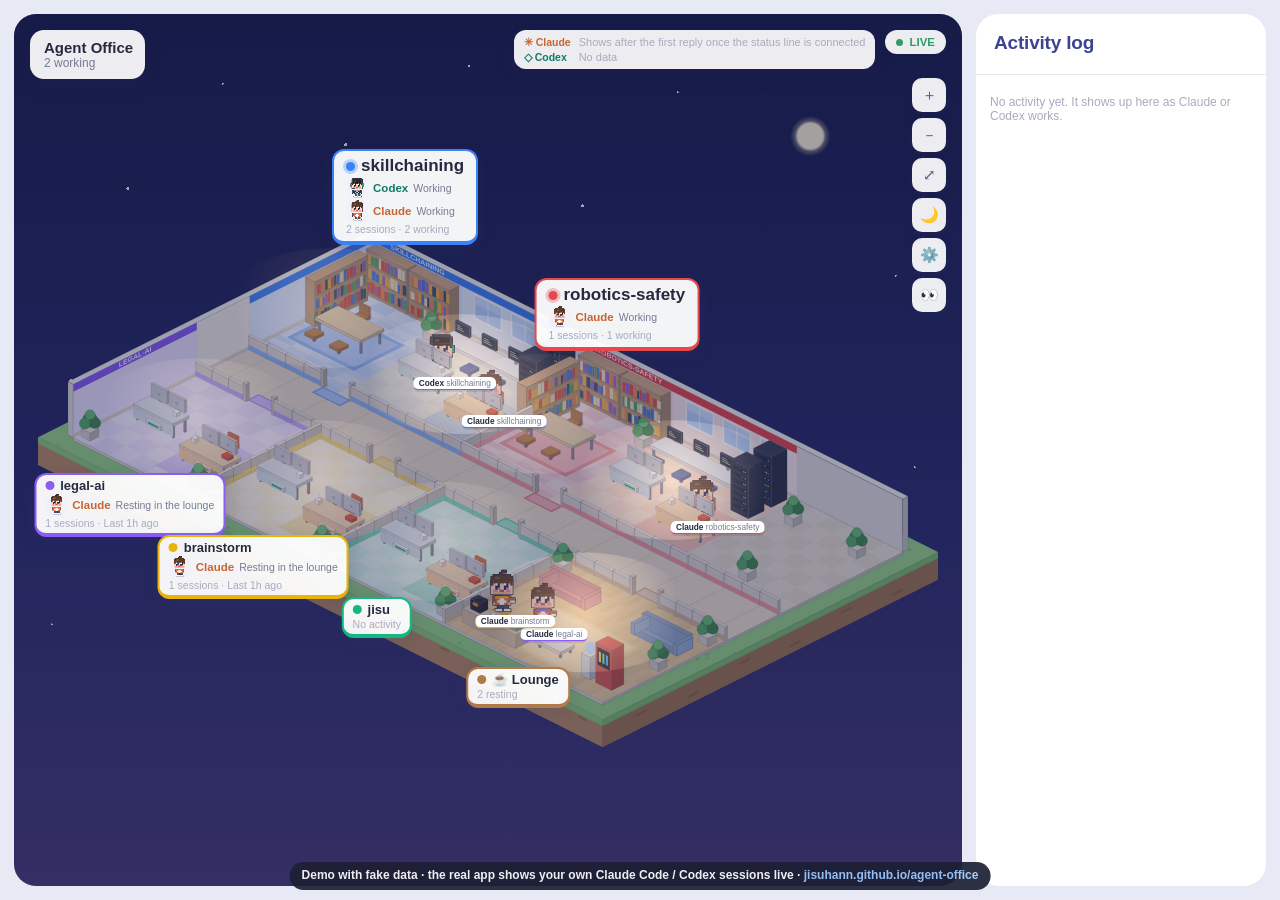
==== agent-office/index.html @ a6ac90f9 "Add agent-office/ (source + Pages demo); card links to it Co-Authored-By: Claude Sonnet 5.5 <noreply" ====
<!doctype html>
<html lang="en">
<head>
<meta charset="utf-8">
<meta name="viewport" content="width=device-width, initial-scale=1">
<title>Agent Office</title>
<style>
:root{
  --page:#e7e9f4; --card:#ffffff; --ink:#262a3f; --sub:#767b95; --faint:#a7abc0; --line:#e4e6f0;
  --indigo:#3d4291; --indigo-soft:#eceefb; --lit:#ffc94d; --claude:#e2733f; --live:#2f9e66;
}
*{box-sizing:border-box}
html,body{margin:0;height:100%;background:var(--page);color:var(--ink);
  font-family:"Helvetica Neue",Helvetica,Arial,sans-serif;font-size:13px}
button{font:inherit;color:inherit}
.jua{font-family:"Helvetica Neue",Helvetica,Arial,sans-serif;font-weight:700;letter-spacing:-.01em}
#app{display:grid;grid-template-columns:1fr 290px;gap:14px;height:100vh;padding:14px}

/* 처음 설정 창 */
#setupBg{position:fixed;inset:0;background:rgba(38,42,63,.38);display:none;align-items:center;justify-content:center;z-index:30;padding:16px}
#setupBg.open{display:flex}
#setup{background:var(--card);border-radius:20px;box-shadow:0 18px 50px rgba(40,40,90,.3);width:min(460px,100%);max-height:100%;overflow:auto;padding:22px 22px 18px}
#setup h3{margin:0 0 4px;font-size:22px;font-weight:700;color:var(--indigo)}
#setup .lead{margin:0 0 14px;color:var(--sub);font-size:12.5px;line-height:1.6}
#setup label.f{display:block;margin:12px 0 0;font-size:12.5px;font-weight:600}
#setup label.f small{display:block;font-weight:400;color:var(--sub);margin:2px 0 6px}
#setup input[type=text]{width:100%;font:inherit;font-size:14px;border:1px solid var(--line);border-radius:10px;padding:9px 11px;color:var(--ink);background:#fff}
#setup input[type=text]:focus{outline:2px solid var(--indigo);outline-offset:-1px}
#setup .ck{display:flex;gap:8px;align-items:flex-start;margin:14px 0 0;font-size:12.5px;cursor:pointer}
#setup .ck input{margin-top:3px}
#setup .ck small{display:block;color:var(--sub)}
#setup .found{margin:14px 0 0;padding:10px 12px;background:#f6f7fc;border-radius:10px;font-size:12px;line-height:1.7;color:#4b5068}
#setup .note{font-size:12px;color:var(--sub);margin:12px 0 0;line-height:1.6}
#setup .msg{color:#d4483b;font-size:12px;min-height:16px;margin:10px 0 0}
#setup footer{display:flex;gap:8px;justify-content:flex-end;margin-top:8px}
#setup .btn{border:1px solid var(--line);background:#fff;border-radius:10px;padding:8px 14px;font-size:13px;cursor:pointer}
#setup .btn.pri{background:var(--indigo);border-color:var(--indigo);color:#fff}

/* ── 가운데: 디오라마 ── */
#center{position:relative;overflow:hidden;border-radius:22px;
  background:
    radial-gradient(120px 40px at 18% 18%,rgba(255,255,255,.85),transparent 70%),
    radial-gradient(160px 46px at 78% 12%,rgba(255,255,255,.75),transparent 70%),
    radial-gradient(130px 36px at 88% 64%,rgba(255,255,255,.6),transparent 70%),
    linear-gradient(180deg,#c8dcff 0%,#e3e2fb 52%,#fbe3d8 100%)}
/* 밤 모드 — 남색 하늘 · 별 · 달 */
#center.night{background:
    radial-gradient(28px 28px at 84% 14%,#fff6d8 0 45%,rgba(255,240,190,.35) 55%,transparent 72%),
    radial-gradient(1.5px 1.5px at 12% 20%,#fff 99%,transparent),radial-gradient(1px 1px at 22% 8%,#fff 99%,transparent),
    radial-gradient(1.5px 1.5px at 35% 15%,#fff 99%,transparent),radial-gradient(1px 1px at 48% 6%,#fff 99%,transparent),
    radial-gradient(1.5px 1.5px at 60% 22%,#fff 99%,transparent),radial-gradient(1px 1px at 70% 9%,#fff 99%,transparent),
    radial-gradient(1px 1px at 93% 30%,#fff 99%,transparent),radial-gradient(1.5px 1.5px at 6% 42%,#fff 99%,transparent),
    radial-gradient(1px 1px at 95% 52%,#fff 99%,transparent),radial-gradient(1px 1px at 4% 70%,#fff 99%,transparent),
    linear-gradient(180deg,#1b1f4a 0%,#2c2f6b 55%,#4a3f78 100%)}
#cv{position:absolute;inset:0;width:100%;height:100%;cursor:grab;touch-action:none}
#cv.drag{cursor:grabbing}
#ov{position:absolute;inset:0;pointer-events:none;overflow:hidden}
#head{position:absolute;left:16px;top:16px;right:16px;display:flex;align-items:flex-start;gap:10px;pointer-events:none}
#title{pointer-events:auto;background:rgba(255,255,255,.92);border-radius:14px;padding:9px 12px 9px 14px;display:flex;align-items:center;gap:12px;
  box-shadow:0 6px 20px rgba(60,60,110,.10);max-width:min(520px,70%)}
#title .tx{min-width:0}
#title .tx b{display:block;font-size:15px;font-weight:700}
#title .tx span{display:block;font-size:12px;color:var(--sub);white-space:nowrap;overflow:hidden;text-overflow:ellipsis}
/* 가리기 모드 — 캡처용: 이름 · 층/세션 이름 · 작업 내용을 흐리게 */
/* 사용량 — 항상 오른쪽 위 */
#usage{margin-left:auto;pointer-events:auto;background:rgba(255,255,255,.92);border-radius:12px;padding:6px 10px;display:grid;grid-template-columns:auto auto auto;gap:3px 8px;align-items:center;font-size:11px;color:var(--sub);box-shadow:0 6px 20px rgba(60,60,110,.10)}
#usage:empty{display:none}
#usage .who{font-weight:700;font-size:10.5px}
#usage .who.cl{color:#c8642f}#usage .who.cx{color:#0e7c66}
#usage .w{display:flex;align-items:center;gap:5px;white-space:nowrap}
#usage .bar{width:42px;height:6px;border-radius:3px;background:#e6e8f3;overflow:hidden}
#usage .bar i{display:block;height:100%;border-radius:3px}
#usage .na{grid-column:2/4;color:var(--faint)}
#usage:not(:empty)+#live{margin-left:0}
#live{margin-left:auto;pointer-events:auto;display:flex;align-items:center;gap:6px;font-size:11.5px;font-weight:600;color:var(--sub);background:rgba(255,255,255,.92);border-radius:999px;padding:6px 11px}
#live i{width:7px;height:7px;border-radius:50%;background:#c3c6d6}
#live.ok{color:var(--live)}
#live.ok i{background:var(--live);animation:breathe 2s ease-in-out infinite}
@keyframes breathe{50%{box-shadow:0 0 0 4px rgba(47,158,102,.18)}}
#tools{position:absolute;right:16px;top:64px;display:flex;flex-direction:column;gap:6px}
#tools button{width:34px;height:34px;border:0;border-radius:10px;background:rgba(255,255,255,.92);cursor:pointer;font-size:15px;color:#555a74;box-shadow:0 3px 10px rgba(60,60,110,.08)}
#tools button:hover{background:#fff}
#tools button:focus-visible{outline:2px solid var(--indigo)}
#empty{position:absolute;inset:0;display:none;align-items:center;justify-content:center;text-align:center;color:var(--sub);line-height:1.8}
#center.fade #cv,#center.fade #ov{opacity:.1;transition:opacity .2s}

/* 간판·이름표·말풍선 */
.nm{position:absolute;transform:translate(-50%,0);transform-origin:50% 0;white-space:nowrap;font-size:11px;font-weight:600;
  background:#fff;border-radius:7px;padding:2px 7px;box-shadow:0 2px 0 rgba(40,40,80,.12);max-width:190px;overflow:hidden;text-overflow:ellipsis;border-bottom:2px solid}
.nm em{font-style:normal;font-weight:500;color:var(--sub)}
.bub{position:absolute;transform:translate(-50%,-100%);background:#fff;border-radius:14px;padding:7px 11px;font-size:12px;line-height:1.45;
  width:max-content;max-width:230px;box-shadow:0 6px 18px rgba(50,50,100,.14);animation:pop .2s cubic-bezier(.3,1.6,.5,1)}
.bub::after{content:"";position:absolute;left:50%;bottom:-7px;margin-left:-7px;border:7px solid transparent;border-bottom:0;border-top-color:inherit}
.bub{border-top-color:#fff}
.bub .k{display:block;font-size:11px;font-weight:600;color:var(--sub)}
.bub.think{background:#f3f0ff;border-top-color:#f3f0ff;border-radius:18px}
.bub.think::after{border:0;width:9px;height:9px;border-radius:50%;background:#f3f0ff;bottom:-12px;margin-left:-14px}
.bub.think .k{color:#6a4fc4}
.bub.error{background:#fff0ed;border-top-color:#fff0ed}
.bub.error .k{color:#c63f2b}
.bub.report{background:#e9f8ef;border-top-color:#e9f8ef}
.bub.report .k{color:#26855a}
.bub.user{background:#fff6dc;border-top-color:#fff6dc}
@keyframes pop{from{opacity:0;transform:translate(-50%,-80%) scale(.85)}}

/* ── 오른쪽: 업무 일지 ── */
#right{background:var(--card);border-radius:22px;display:flex;flex-direction:column;min-height:0;overflow:hidden}
#jhead{padding:18px 18px 12px;border-bottom:1px solid var(--line)}
#jhead h2{margin:0 0 8px;font-size:19px;color:var(--indigo)}
#alog{flex:1;overflow:auto;padding:12px 16px 16px 14px;position:relative}
.al{position:relative;padding:0 0 14px 22px}
.al::before{content:"";position:absolute;left:5px;top:12px;bottom:0;width:2px;background:#eceef6}
.al:last-child::before{display:none}
.al i{position:absolute;left:0;top:3px;width:12px;height:12px;border-radius:50%;border:3px solid #fff;box-shadow:0 0 0 1px #e1e3ee}
.al .h{display:flex;gap:6px;align-items:baseline}
.al .h b{font-size:12px;font-weight:600;white-space:nowrap;overflow:hidden;text-overflow:ellipsis}
.al .h time{margin-left:auto;font-size:10.5px;color:var(--faint);flex:none}
.al p{margin:2px 0 0;font-size:12px;color:#5a5f78;line-height:1.45;overflow:hidden;display:-webkit-box;-webkit-line-clamp:3;-webkit-box-orient:vertical}
#alog .none{color:var(--faint);font-size:12px;padding:8px 0}
/* room labels — each project has its own colour (--c) */
.olab{--c:#c3c6d6;position:absolute;transform:translate(-50%,-100%);transform-origin:50% 100%;pointer-events:auto;cursor:pointer;white-space:nowrap;
  background:rgba(255,255,255,.95);border-radius:12px;padding:5px 12px 6px;box-shadow:0 4px 14px rgba(60,60,110,.18);
  display:flex;flex-direction:column;gap:1px;font-size:11px;color:var(--sub);border:2px solid var(--c);border-bottom-width:4px;max-width:300px}
.olab:hover{background:#fff}
.olab b{font-family:"Helvetica Neue",Helvetica,Arial,sans-serif;font-weight:700;font-size:15px;color:var(--ink);display:flex;align-items:center;gap:6px}
.olab.main b{font-size:17px}
.olab b::before{content:"";width:9px;height:9px;border-radius:50%;background:var(--c);flex:none}
.olab.on b::before{box-shadow:0 0 0 3px color-mix(in srgb,var(--c) 30%,transparent);animation:breathe 2s ease-in-out infinite}
.olab.ask{animation:flAsk 1s ease-in-out infinite}
.olab.err{animation:flErr 1s ease-in-out infinite}
.olab .tag{font-family:"Helvetica Neue",Helvetica,Arial,sans-serif;font-size:10px;font-weight:700;border-radius:5px;padding:1px 5px;background:#ffb347;color:#4a2a00}
.olab.err .tag{background:#ff6b5b;color:#fff}
.olab .p{display:flex;align-items:center;gap:5px;color:#4b5068}
.olab .p img{width:22px;height:22px;border-radius:7px;background:#f1f2f9;flex:none;image-rendering:pixelated}
.olab .p strong{font-family:inherit;font-size:11.5px;font-weight:600;color:var(--ink)}
.olab .p.codex strong{color:#0e7c66}.olab .p.claude strong{color:#c8642f}
.olab .p .st{font-size:10.5px;color:var(--sub)}
.olab .p em{font-style:normal;color:var(--faint);overflow:hidden;text-overflow:ellipsis;max-width:170px}
.olab small{font-size:10.5px;color:var(--faint)}
.olab.sm{padding:3px 9px 4px;max-width:200px}
.olab.sm b{font-size:13px}
.olab.sm .p em{display:none}
.olab.lng{--c:#b07a4a}
@keyframes flAsk{50%{box-shadow:0 0 0 3px #ffb347,0 0 14px #ffb347}}
@keyframes flErr{50%{box-shadow:0 0 0 3px #ff6b5b,0 0 14px #ff6b5b}}
.bub{transform-origin:50% 100%}
body.priv :is(.olab>b,.olab .p em,#tname,#tsub,.al b,.al p,.bub,.nm,.sign){filter:blur(5px)}
#privBtn.on{outline:2px solid #ffb347}
@media (max-width:1000px){#app{grid-template-columns:1fr}#right{display:none}}
@media (prefers-reduced-motion:reduce){.bub{animation:none}#live.ok i{animation:none}.olab.ask,.olab.err{animation:none}}
.olab.mini .p,.olab.mini small{display:none}
.olab.front{transform:translate(-50%,0);transform-origin:50% 0}
</style>
<script>
// ---- GitHub Pages demo: replays a recorded stream of FAKE events instead of connecting to a server ----
(() => {
  const REPLAY = [{"t":1,"e":"snap","d":{"root":"/demo/claude/projects","codex":"/demo/codex/sessions","user":"You","building":"Agent Office","setup":{"need":false,"statusLine":"other","hasClaude":true,"hasCodex":true},"usage":{"claude":null,"codex":null},"self":"","floors":[{"n":1,"proj":"/Users/me/brainstorm","name":"brainstorm","mtime":1792733832348.999,"active":false,"total":1,"sessions":[{"key":"-Users-me-brainstorm/demo-d","sid":"demo-d","agent":"claude","work":[187],"month":5,"day":{"tools":{},"files":[],"prompts":["List ideas for the workshop"],"errors":0},"waiting":0,"cwd":"/Users/me/brainstorm","tools":0,"started":1792737432349,"mtime":1792733832348.999,"active":false,"label":"List ideas for the workshop","state":null}]},{"n":2,"proj":"/Users/me/legal-ai","name":"legal-ai","mtime":1792733832348.999,"active":false,"total":1,"sessions":[{"key":"-Users-me-legal-ai/demo-c","sid":"demo-c","agent":"claude","work":[187],"month":5,"day":{"tools":{},"files":[],"prompts":["Draft the clause comparison table"],"errors":0},"waiting":0,"cwd":"/Users/me/legal-ai","tools":0,"started":1792737432349,"mtime":1792733832348.999,"active":false,"label":"Draft the clause comparison table","state":null}]},{"n":3,"proj":"/Users/me/old-project","name":"old-project","mtime":1792305432348,"active":false,"total":1,"sessions":[{"key":"-Users-me-old-project/old","sid":"old","agent":"claude","work":[],"month":0,"day":null,"waiting":0,"cwd":"/Users/me/old-project","tools":0,"started":0,"mtime":1792305432348,"active":false,"label":"An old project","state":null}]},{"n":4,"proj":"/Users/me/robotics-safety","name":"robotics-safety","mtime":1792737432344.3926,"active":true,"total":1,"sessions":[{"key":"-Users-me-robotics-safety/demo-b","sid":"demo-b","agent":"claude","work":[187],"month":5,"day":{"tools":{},"files":[],"prompts":["Summarise the safety-filter ablation results"],"errors":0},"waiting":0,"cwd":"/Users/me/robotics-safety","tools":0,"started":1792737432349,"mtime":1792737432344.3926,"active":true,"label":"Summarise the safety-filter ablation re…","state":{"room":"desk","tool":"","detail":"","mood":"","bubble":{"k":"user","text":"Summarise the safety-filter ablation results"},"board":[],"agents":[],"idle":false}}]},{"n":5,"proj":"/Users/me/skillchaining","name":"skillchaining","mtime":1792737432344.3926,"active":true,"total":1,"sessions":[{"key":"codex/01a15a00-0000-7000-8000-00000000c0de","sid":"01a15a00-0000-7000-8000-00000000c0de","agent":"codex","work":[187],"month":5,"day":{"tools":{},"files":[],"prompts":[],"errors":0},"waiting":0,"cwd":"/Users/me/skillchaining","tools":0,"started":0,"mtime":1792737432344.3926,"active":true,"label":"10. 23. 오후 03:37","state":{"room":"desk","tool":"","detail":"","mood":"","bubble":null,"board":[],"agents":[],"idle":false}}]}]}},{"t":76,"e":"snap","d":{"root":"/demo/claude/projects","codex":"/demo/codex/sessions","user":"You","building":"Agent Office","setup":{"need":false,"statusLine":"other","hasClaude":true,"hasCodex":true},"usage":{"claude":null,"codex":null},"self":"","floors":[{"n":1,"proj":"/Users/me/brainstorm","name":"brainstorm","mtime":1792733832348.999,"active":false,"total":1,"sessions":[{"key":"-Users-me-brainstorm/demo-d","sid":"demo-d","agent":"claude","work":[187],"month":5,"day":{"tools":{},"files":[],"prompts":["List ideas for the workshop"],"errors":0},"waiting":0,"cwd":"/Users/me/brainstorm","tools":0,"started":1792737432349,"mtime":1792733832348.999,"active":false,"label":"List ideas for the workshop","state":null}]},{"n":2,"proj":"/Users/me/legal-ai","name":"legal-ai","mtime":1792733832348.999,"active":false,"total":1,"sessions":[{"key":"-Users-me-legal-ai/demo-c","sid":"demo-c","agent":"claude","work":[187],"month":5,"day":{"tools":{},"files":[],"prompts":["Draft the clause comparison table"],"errors":0},"waiting":0,"cwd":"/Users/me/legal-ai","tools":0,"started":1792737432349,"mtime":1792733832348.999,"active":false,"label":"Draft the clause comparison table","state":null}]},{"n":3,"proj":"/Users/me/old-project","name":"old-project","mtime":1792305432348,"active":false,"total":1,"sessions":[{"key":"-Users-me-old-project/old","sid":"old","agent":"claude","work":[],"month":0,"day":null,"waiting":0,"cwd":"/Users/me/old-project","tools":0,"started":0,"mtime":1792305432348,"active":false,"label":"An old project","state":null}]},{"n":4,"proj":"/Users/me/robotics-safety","name":"robotics-safety","mtime":1792737432344.3926,"active":true,"total":1,"sessions":[{"key":"-Users-me-robotics-safety/demo-b","sid":"demo-b","agent":"claude","work":[187],"month":5,"day":{"tools":{},"files":[],"prompts":["Summarise the safety-filter ablation results"],"errors":0},"waiting":0,"cwd":"/Users/me/robotics-safety","tools":0,"started":1792737432349,"mtime":1792737432344.3926,"active":true,"label":"Summarise the safety-filter ablation re…","state":{"room":"desk","tool":"","detail":"","mood":"","bubble":{"k":"user","text":"Summarise the safety-filter ablation results"},"board":[],"agents":[],"idle":false}}]},{"n":5,"proj":"/Users/me/skillchaining","name":"skillchaining","mtime":1792737433948.3918,"active":true,"total":2,"sessions":[{"key":"-Users-me-skillchaining/demo-session-1","sid":"demo-session-1","agent":"claude","work":[],"month":0,"day":null,"waiting":0,"cwd":"/Users/me/skillchaining","tools":0,"started":1792737433951,"mtime":1792737433948.3918,"active":true,"label":"Add a skill-graph view that groups chai…","state":{"room":"desk","tool":"","detail":"","mood":"","bubble":{"k":"user","text":"Add a skill-graph view that groups chains by category"},"board":[],"agents":[],"idle":false}},{"key":"codex/01a15a00-0000-7000-8000-00000000c0de","sid":"01a15a00-0000-7000-8000-00000000c0de","agent":"codex","work":[187],"month":5,"day":{"tools":{},"files":[],"prompts":[],"errors":0},"waiting":0,"cwd":"/Users/me/skillchaining","tools":0,"started":0,"mtime":1792737432344.3926,"active":true,"label":"10. 23. 오후 03:37","state":{"room":"desk","tool":"","detail":"","mood":"","bubble":null,"board":[],"agents":[],"idle":false}}]}]}},{"t":1331,"e":"ev","d":{"session":"codex/01a15a00-0000-7000-8000-00000000c0de","at":1792737435665,"k":"user","text":"Add a feature that exports the skill list to CSV"}},{"t":1331,"e":"ev","d":{"session":"-Users-me-skillchaining/demo-session-1","at":1792737435665,"k":"think","text":"First understand the current structure and decide where the new view goes"}},{"t":2074,"e":"snap","d":{"root":"/demo/claude/projects","codex":"/demo/codex/sessions","user":"You","building":"Agent Office","setup":{"need":false,"statusLine":"other","hasClaude":true,"hasCodex":true},"usage":{"claude":null,"codex":null},"self":"","floors":[{"n":1,"proj":"/Users/me/brainstorm","name":"brainstorm","mtime":1792733832348.999,"active":false,"total":1,"sessions":[{"key":"-Users-me-brainstorm/demo-d","sid":"demo-d","agent":"claude","work":[187],"month":5,"day":{"tools":{},"files":[],"prompts":["List ideas for the workshop"],"errors":0},"waiting":0,"cwd":"/Users/me/brainstorm","tools":0,"started":1792737432349,"mtime":1792733832348.999,"active":false,"label":"List ideas for the workshop","state":null}]},{"n":2,"proj":"/Users/me/legal-ai","name":"legal-ai","mtime":1792733832348.999,"active":false,"total":1,"sessions":[{"key":"-Users-me-legal-ai/demo-c","sid":"demo-c","agent":"claude","work":[187],"month":5,"day":{"tools":{},"files":[],"prompts":["Draft the clause comparison table"],"errors":0},"waiting":0,"cwd":"/Users/me/legal-ai","tools":0,"started":1792737432349,"mtime":1792733832348.999,"active":false,"label":"Draft the clause comparison table","state":null}]},{"n":3,"proj":"/Users/me/old-project","name":"old-project","mtime":1792305432348,"active":false,"total":1,"sessions":[{"key":"-Users-me-old-project/old","sid":"old","agent":"claude","work":[],"month":0,"day":null,"waiting":0,"cwd":"/Users/me/old-project","tools":0,"started":0,"mtime":1792305432348,"active":false,"label":"An old project","state":null}]},{"n":4,"proj":"/Users/me/robotics-safety","name":"robotics-safety","mtime":1792737432344.3926,"active":true,"total":1,"sessions":[{"key":"-Users-me-robotics-safety/demo-b","sid":"demo-b","agent":"claude","work":[187],"month":5,"day":{"tools":{},"files":[],"prompts":["Summarise the safety-filter ablation results"],"errors":0},"waiting":0,"cwd":"/Users/me/robotics-safety","tools":0,"started":1792737432349,"mtime":1792737432344.3926,"active":true,"label":"Summarise the safety-filter ablation re…","state":{"room":"desk","tool":"","detail":"","mood":"","bubble":{"k":"user","text":"Summarise the safety-filter ablation results"},"board":[],"agents":[],"idle":false}}]},{"n":5,"proj":"/Users/me/skillchaining","name":"skillchaining","mtime":1792737435552.3914,"active":true,"total":2,"sessions":[{"key":"codex/01a15a00-0000-7000-8000-00000000c0de","sid":"01a15a00-0000-7000-8000-00000000c0de","agent":"codex","work":[187],"month":5,"day":{"tools":{},"files":[],"prompts":["Add a feature that exports the skill list to CSV"],"errors":0},"waiting":0,"cwd":"/Users/me/skillchaining","tools":0,"started":0,"mtime":1792737435552.3914,"active":true,"label":"Add a feature that exports the skill li…","state":{"room":"desk","tool":"","detail":"","mood":"","bubble":{"k":"user","text":"Add a feature that exports the skill list to CSV"},"board":[],"agents":[],"idle":false}},{"key":"-Users-me-skillchaining/demo-session-1","sid":"demo-session-1","agent":"claude","work":[187],"month":5,"day":{"tools":{},"files":[],"prompts":["Add a skill-graph view that groups chains by category"],"errors":0},"waiting":0,"cwd":"/Users/me/skillchaining","tools":0,"started":1792737433951,"mtime":1792737435548.3914,"active":true,"label":"Add a skill-graph view that groups chai…","state":{"room":"desk","tool":"","detail":"","mood":"think","bubble":{"k":"think","text":"First understand the current structure and decide where the new view goes"},"board":[],"agents":[],"idle":false}}]}]}},{"t":2833,"e":"ev","d":{"session":"-Users-me-skillchaining/demo-session-1","at":1792737437167,"k":"tool","tool":"TodoWrite","room":"meeting","detail":"4 todos"}},{"t":2833,"e":"ev","d":{"session":"-Users-me-skillchaining/demo-session-1","at":1792737437168,"k":"board","items":[{"t":"Understand existing code","s":"in_progress"},{"t":"Write the grouping function","s":"pending"},{"t":"Add the chart view","s":"pending"},{"t":"Run tests","s":"pending"}]}},{"t":4073,"e":"snap","d":{"root":"/demo/claude/projects","codex":"/demo/codex/sessions","user":"You","building":"Agent Office","setup":{"need":false,"statusLine":"other","hasClaude":true,"hasCodex":true},"usage":{"claude":null,"codex":null},"self":"","floors":[{"n":1,"proj":"/Users/me/brainstorm","name":"brainstorm","mtime":1792733832348.999,"active":false,"total":1,"sessions":[{"key":"-Users-me-brainstorm/demo-d","sid":"demo-d","agent":"claude","work":[187],"month":5,"day":{"tools":{},"files":[],"prompts":["List ideas for the workshop"],"errors":0},"waiting":0,"cwd":"/Users/me/brainstorm","tools":0,"started":1792737432349,"mtime":1792733832348.999,"active":false,"label":"List ideas for the workshop","state":null}]},{"n":2,"proj":"/Users/me/legal-ai","name":"legal-ai","mtime":1792733832348.999,"active":false,"total":1,"sessions":[{"key":"-Users-me-legal-ai/demo-c","sid":"demo-c","agent":"claude","work":[187],"month":5,"day":{"tools":{},"files":[],"prompts":["Draft the clause comparison table"],"errors":0},"waiting":0,"cwd":"/Users/me/legal-ai","tools":0,"started":1792737432349,"mtime":1792733832348.999,"active":false,"label":"Draft the clause comparison table","state":null}]},{"n":3,"proj":"/Users/me/old-project","name":"old-project","mtime":1792305432348,"active":false,"total":1,"sessions":[{"key":"-Users-me-old-project/old","sid":"old","agent":"claude","work":[],"month":0,"day":null,"waiting":0,"cwd":"/Users/me/old-project","tools":0,"started":0,"mtime":1792305432348,"active":false,"label":"An old project","state":null}]},{"n":4,"proj":"/Users/me/robotics-safety","name":"robotics-safety","mtime":1792737432344.3926,"active":true,"total":1,"sessions":[{"key":"-Users-me-robotics-safety/demo-b","sid":"demo-b","agent":"claude","work":[187],"month":5,"day":{"tools":{},"files":[],"prompts":["Summarise the safety-filter ablation results"],"errors":0},"waiting":0,"cwd":"/Users/me/robotics-safety","tools":0,"started":1792737432349,"mtime":1792737432344.3926,"active":true,"label":"Summarise the safety-filter ablation re…","state":{"room":"desk","tool":"","detail":"","mood":"","bubble":{"k":"user","text":"Summarise the safety-filter ablation results"},"board":[],"agents":[],"idle":false}}]},{"n":5,"proj":"/Users/me/skillchaining","name":"skillchaining","mtime":1792737437152.3909,"active":true,"total":2,"sessions":[{"key":"-Users-me-skillchaining/demo-session-1","sid":"demo-session-1","agent":"claude","work":[187],"month":5,"day":{"tools":{"meeting":1},"files":[],"prompts":["Add a skill-graph view that groups chains by category"],"errors":0},"waiting":0,"cwd":"/Users/me/skillchaining","tools":1,"started":1792737433951,"mtime":1792737437152.3909,"active":true,"label":"Add a skill-graph view that groups chai…","state":{"room":"meeting","tool":"TodoWrite","detail":"4 todos","mood":"work","bubble":null,"board":[{"t":"Understand existing code","s":"in_progress"},{"t":"Write the grouping function","s":"pending"},{"t":"Add the chart view","s":"pending"},{"t":"Run tests","s":"pending"}],"agents":[],"idle":false}},{"key":"codex/01a15a00-0000-7000-8000-00000000c0de","sid":"01a15a00-0000-7000-8000-00000000c0de","agent":"codex","work":[187],"month":5,"day":{"tools":{},"files":[],"prompts":["Add a feature that exports the skill list to CSV"],"errors":0},"waiting":0,"cwd":"/Users/me/skillchaining","tools":0,"started":0,"mtime":1792737435552.3914,"active":true,"label":"Add a feature that exports the skill li…","state":{"room":"desk","tool":"","detail":"","mood":"","bubble":{"k":"user","text":"Add a feature that exports the skill list to CSV"},"board":[],"agents":[],"idle":false}}]}]}},{"t":4585,"e":"ev","d":{"session":"codex/01a15a00-0000-7000-8000-00000000c0de","at":1792737438919,"k":"think","text":"Find where to export A button in the settings screen seems right"}},{"t":4585,"e":"ev","d":{"session":"-Users-me-skillchaining/demo-session-1","at":1792737438919,"k":"tool","tool":"Glob","room":"library","detail":"src/**/*.tsx"}},{"t":6074,"e":"snap","d":{"root":"/demo/claude/projects","codex":"/demo/codex/sessions","user":"You","building":"Agent Office","setup":{"need":false,"statusLine":"other","hasClaude":true,"hasCodex":true},"usage":{"claude":null,"codex":null},"self":"","floors":[{"n":1,"proj":"/Users/me/brainstorm","name":"brainstorm","mtime":1792733832348.999,"active":false,"total":1,"sessions":[{"key":"-Users-me-brainstorm/demo-d","sid":"demo-d","agent":"claude","work":[187],"month":5,"day":{"tools":{},"files":[],"prompts":["List ideas for the workshop"],"errors":0},"waiting":0,"cwd":"/Users/me/brainstorm","tools":0,"started":1792737432349,"mtime":1792733832348.999,"active":false,"label":"List ideas for the workshop","state":null}]},{"n":2,"proj":"/Users/me/legal-ai","name":"legal-ai","mtime":1792733832348.999,"active":false,"total":1,"sessions":[{"key":"-Users-me-legal-ai/demo-c","sid":"demo-c","agent":"claude","work":[187],"month":5,"day":{"tools":{},"files":[],"prompts":["Draft the clause comparison table"],"errors":0},"waiting":0,"cwd":"/Users/me/legal-ai","tools":0,"started":1792737432349,"mtime":1792733832348.999,"active":false,"label":"Draft the clause comparison table","state":null}]},{"n":3,"proj":"/Users/me/old-project","name":"old-project","mtime":1792305432348,"active":false,"total":1,"sessions":[{"key":"-Users-me-old-project/old","sid":"old","agent":"claude","work":[],"month":0,"day":null,"waiting":0,"cwd":"/Users/me/old-project","tools":0,"started":0,"mtime":1792305432348,"active":false,"label":"An old project","state":null}]},{"n":4,"proj":"/Users/me/robotics-safety","name":"robotics-safety","mtime":1792737432344.3926,"active":true,"total":1,"sessions":[{"key":"-Users-me-robotics-safety/demo-b","sid":"demo-b","agent":"claude","work":[187],"month":5,"day":{"tools":{},"files":[],"prompts":["Summarise the safety-filter ablation results"],"errors":0},"waiting":0,"cwd":"/Users/me/robotics-safety","tools":0,"started":1792737432349,"mtime":1792737432344.3926,"active":true,"label":"Summarise the safety-filter ablation re…","state":{"room":"desk","tool":"","detail":"","mood":"","bubble":{"k":"user","text":"Summarise the safety-filter ablation results"},"board":[],"agents":[],"idle":false}}]},{"n":5,"proj":"/Users/me/skillchaining","name":"skillchaining","mtime":1792737440352.3896,"active":true,"total":2,"sessions":[{"key":"-Users-me-skillchaining/demo-session-1","sid":"demo-session-1","agent":"claude","work":[187],"month":5,"day":{"tools":{"meeting":1,"library":1},"files":[],"prompts":["Add a skill-graph view that groups chains by category"],"errors":0},"waiting":0,"cwd":"/Users/me/skillchaining","tools":2,"started":1792737433951,"mtime":1792737440352.3896,"active":true,"label":"Add a skill-graph view that groups chai…","state":{"room":"library","tool":"Glob","detail":"src/**/*.tsx","mood":"work","bubble":null,"board":[{"t":"Understand existing code","s":"in_progress"},{"t":"Write the grouping function","s":"pending"},{"t":"Add the chart view","s":"pending"},{"t":"Run tests","s":"pending"}],"agents":[],"idle":false}},{"key":"codex/01a15a00-0000-7000-8000-00000000c0de","sid":"01a15a00-0000-7000-8000-00000000c0de","agent":"codex","work":[187],"month":5,"day":{"tools":{},"files":[],"prompts":["Add a feature that exports the skill list to CSV"],"errors":0},"waiting":0,"cwd":"/Users/me/skillchaining","tools":0,"started":0,"mtime":1792737438752.3901,"active":true,"label":"Add a feature that exports the skill li…","state":{"room":"desk","tool":"","detail":"","mood":"think","bubble":{"k":"think","text":"Find where to export A button in the settings screen seems right"},"board":[],"agents":[],"idle":false}}]}]}},{"t":6087,"e":"ev","d":{"session":"-Users-me-skillchaining/demo-session-1","at":1792737440421,"k":"tool","tool":"Read","room":"library","detail":"App.tsx"}},{"t":7840,"e":"ev","d":{"session":"codex/01a15a00-0000-7000-8000-00000000c0de","at":1792737442174,"k":"tool","tool":"Read","room":"library","detail":"rg -n export src"}},{"t":7840,"e":"ev","d":{"session":"-Users-me-skillchaining/demo-session-1","at":1792737442175,"k":"tool","tool":"Agent","room":"phone","detail":"Find chart library usage"}},{"t":7841,"e":"ev","d":{"session":"-Users-me-skillchaining/demo-session-1","at":1792737442175,"k":"spawn","id":"toolu_4","type":"Explore","desc":"Find chart library usage","since":1792737441960}},{"t":8074,"e":"snap","d":{"root":"/demo/claude/projects","codex":"/demo/codex/sessions","user":"You","building":"Agent Office","setup":{"need":false,"statusLine":"other","hasClaude":true,"hasCodex":true},"usage":{"claude":null,"codex":null},"self":"","floors":[{"n":1,"proj":"/Users/me/brainstorm","name":"brainstorm","mtime":1792733832348.999,"active":false,"total":1,"sessions":[{"key":"-Users-me-brainstorm/demo-d","sid":"demo-d","agent":"claude","work":[187],"month":5,"day":{"tools":{},"files":[],"prompts":["List ideas for the workshop"],"errors":0},"waiting":0,"cwd":"/Users/me/brainstorm","tools":0,"started":1792737432349,"mtime":1792733832348.999,"active":false,"label":"List ideas for the workshop","state":null}]},{"n":2,"proj":"/Users/me/legal-ai","name":"legal-ai","mtime":1792733832348.999,"active":false,"total":1,"sessions":[{"key":"-Users-me-legal-ai/demo-c","sid":"demo-c","agent":"claude","work":[187],"month":5,"day":{"tools":{},"files":[],"prompts":["Draft the clause comparison table"],"errors":0},"waiting":0,"cwd":"/Users/me/legal-ai","tools":0,"started":1792737432349,"mtime":1792733832348.999,"active":false,"label":"Draft the clause comparison table","state":null}]},{"n":3,"proj":"/Users/me/old-project","name":"old-project","mtime":1792305432348,"active":false,"total":1,"sessions":[{"key":"-Users-me-old-project/old","sid":"old","agent":"claude","work":[],"month":0,"day":null,"waiting":0,"cwd":"/Users/me/old-project","tools":0,"started":0,"mtime":1792305432348,"active":false,"label":"An old project","state":null}]},{"n":4,"proj":"/Users/me/robotics-safety","name":"robotics-safety","mtime":1792737432344.3926,"active":true,"total":1,"sessions":[{"key":"-Users-me-robotics-safety/demo-b","sid":"demo-b","agent":"claude","work":[187],"month":5,"day":{"tools":{},"files":[],"prompts":["Summarise the safety-filter ablation results"],"errors":0},"waiting":0,"cwd":"/Users/me/robotics-safety","tools":0,"started":1792737432349,"mtime":1792737432344.3926,"active":true,"label":"Summarise the safety-filter ablation re…","state":{"room":"desk","tool":"","detail":"","mood":"","bubble":{"k":"user","text":"Summarise the safety-filter ablation results"},"board":[],"agents":[],"idle":false}}]},{"n":5,"proj":"/Users/me/skillchaining","name":"skillchaining","mtime":1792737441956.3892,"active":true,"total":2,"sessions":[{"key":"codex/01a15a00-0000-7000-8000-00000000c0de","sid":"01a15a00-0000-7000-8000-00000000c0de","agent":"codex","work":[187],"month":5,"day":{"tools":{"library":1},"files":[],"prompts":["Add a feature that exports the skill list to CSV"],"errors":0},"waiting":0,"cwd":"/Users/me/skillchaining","tools":1,"started":0,"mtime":1792737441956.3892,"active":true,"label":"Add a feature that exports the skill li…","state":{"room":"library","tool":"Read","detail":"rg -n export src","mood":"work","bubble":null,"board":[],"agents":[],"idle":false}},{"key":"-Users-me-skillchaining/demo-session-1","sid":"demo-session-1","agent":"claude","work":[187],"month":5,"day":{"tools":{"meeting":1,"library":2,"phone":1},"files":[],"prompts":["Add a skill-graph view that groups chains by category"],"errors":0},"waiting":0,"cwd":"/Users/me/skillchaining","tools":4,"started":1792737433951,"mtime":1792737441956.3892,"active":true,"label":"Add a skill-graph view that groups chai…","state":{"room":"phone","tool":"Agent","detail":"Find chart library usage","mood":"work","bubble":null,"board":[{"t":"Understand existing code","s":"in_progress"},{"t":"Write the grouping function","s":"pending"},{"t":"Add the chart view","s":"pending"},{"t":"Run tests","s":"pending"}],"agents":[{"id":"toolu_4","type":"Explore","desc":"Find chart library usage","room":"lobby","tool":"","detail":"","tools":0,"since":1792737441960}],"idle":false}}]}]}},{"t":10844,"e":"ev","d":{"session":"codex/01a15a00-0000-7000-8000-00000000c0de","at":1792737445178,"k":"tool","tool":"Read","room":"library","detail":"sed -n 1,80p src/Settings.tsx"}},{"t":10844,"e":"ev","d":{"session":"-Users-me-skillchaining/demo-session-1","at":1792737445178,"k":"agentTool","id":"toolu_4","tool":"Grep","room":"library","detail":"recharts"}},{"t":12074,"e":"snap","d":{"root":"/demo/claude/projects","codex":"/demo/codex/sessions","user":"You","building":"Agent Office","setup":{"need":false,"statusLine":"other","hasClaude":true,"hasCodex":true},"usage":{"claude":null,"codex":null},"self":"","floors":[{"n":1,"proj":"/Users/me/brainstorm","name":"brainstorm","mtime":1792733832348.999,"active":false,"total":1,"sessions":[{"key":"-Users-me-brainstorm/demo-d","sid":"demo-d","agent":"claude","work":[187],"month":5,"day":{"tools":{},"files":[],"prompts":["List ideas for the workshop"],"errors":0},"waiting":0,"cwd":"/Users/me/brainstorm","tools":0,"started":1792737432349,"mtime":1792733832348.999,"active":false,"label":"List ideas for the workshop","state":null}]},{"n":2,"proj":"/Users/me/legal-ai","name":"legal-ai","mtime":1792733832348.999,"active":false,"total":1,"sessions":[{"key":"-Users-me-legal-ai/demo-c","sid":"demo-c","agent":"claude","work":[187],"month":5,"day":{"tools":{},"files":[],"prompts":["Draft the clause comparison table"],"errors":0},"waiting":0,"cwd":"/Users/me/legal-ai","tools":0,"started":1792737432349,"mtime":1792733832348.999,"active":false,"label":"Draft the clause comparison table","state":null}]},{"n":3,"proj":"/Users/me/old-project","name":"old-project","mtime":1792305432348,"active":false,"total":1,"sessions":[{"key":"-Users-me-old-project/old","sid":"old","agent":"claude","work":[],"month":0,"day":null,"waiting":0,"cwd":"/Users/me/old-project","tools":0,"started":0,"mtime":1792305432348,"active":false,"label":"An old project","state":null}]},{"n":4,"proj":"/Users/me/robotics-safety","name":"robotics-safety","mtime":1792737432344.3926,"active":true,"total":1,"sessions":[{"key":"-Users-me-robotics-safety/demo-b","sid":"demo-b","agent":"claude","work":[187],"month":5,"day":{"tools":{},"files":[],"prompts":["Summarise the safety-filter ablation results"],"errors":0},"waiting":0,"cwd":"/Users/me/robotics-safety","tools":0,"started":1792737432349,"mtime":1792737432344.3926,"active":true,"label":"Summarise the safety-filter ablation re…","state":{"room":"desk","tool":"","detail":"","mood":"","bubble":{"k":"user","text":"Summarise the safety-filter ablation results"},"board":[],"agents":[],"idle":false}}]},{"n":5,"proj":"/Users/me/skillchaining","name":"skillchaining","mtime":1792737445160.388,"active":true,"total":2,"sessions":[{"key":"codex/01a15a00-0000-7000-8000-00000000c0de","sid":"01a15a00-0000-7000-8000-00000000c0de","agent":"codex","work":[187],"month":5,"day":{"tools":{"library":2},"files":[],"prompts":["Add a feature that exports the skill list to CSV"],"errors":0},"waiting":0,"cwd":"/Users/me/skillchaining","tools":2,"started":0,"mtime":1792737445160.388,"active":true,"label":"Add a feature that exports the skill li…","state":{"room":"library","tool":"Read","detail":"sed -n 1,80p src/Settings.tsx","mood":"work","bubble":null,"board":[],"agents":[],"idle":false}},{"key":"-Users-me-skillchaining/demo-session-1","sid":"demo-session-1","agent":"claude","work":[187],"month":5,"day":{"tools":{"meeting":1,"library":3,"phone":1},"files":[],"prompts":["Add a skill-graph view that groups chains by category"],"errors":0},"waiting":0,"cwd":"/Users/me/skillchaining","tools":4,"started":1792737433951,"mtime":1792737441956.3892,"active":true,"label":"Add a skill-graph view that groups chai…","state":{"room":"phone","tool":"Agent","detail":"Find chart library usage","mood":"work","bubble":null,"board":[{"t":"Understand existing code","s":"in_progress"},{"t":"Write the grouping function","s":"pending"},{"t":"Add the chart view","s":"pending"},{"t":"Run tests","s":"pending"}],"agents":[{"id":"toolu_4","type":"Explore","desc":"Find chart library usage","room":"library","tool":"Grep","detail":"recharts","tools":1,"since":1792737441960}],"idle":false}}]}]}},{"t":12594,"e":"ev","d":{"session":"-Users-me-skillchaining/demo-session-1","at":1792737446929,"k":"tool","tool":"WebSearch","room":"web","detail":"recharts donut chart example"}},{"t":14074,"e":"snap","d":{"root":"/demo/claude/projects","codex":"/demo/codex/sessions","user":"You","building":"Agent Office","setup":{"need":false,"statusLine":"other","hasClaude":true,"hasCodex":true},"usage":{"claude":null,"codex":null},"self":"","floors":[{"n":1,"proj":"/Users/me/brainstorm","name":"brainstorm","mtime":1792733832348.999,"active":false,"total":1,"sessions":[{"key":"-Users-me-brainstorm/demo-d","sid":"demo-d","agent":"claude","work":[187],"month":5,"day":{"tools":{},"files":[],"prompts":["List ideas for the workshop"],"errors":0},"waiting":0,"cwd":"/Users/me/brainstorm","tools":0,"started":1792737432349,"mtime":1792733832348.999,"active":false,"label":"List ideas for the workshop","state":null}]},{"n":2,"proj":"/Users/me/legal-ai","name":"legal-ai","mtime":1792733832348.999,"active":false,"total":1,"sessions":[{"key":"-Users-me-legal-ai/demo-c","sid":"demo-c","agent":"claude","work":[187],"month":5,"day":{"tools":{},"files":[],"prompts":["Draft the clause comparison table"],"errors":0},"waiting":0,"cwd":"/Users/me/legal-ai","tools":0,"started":1792737432349,"mtime":1792733832348.999,"active":false,"label":"Draft the clause comparison table","state":null}]},{"n":3,"proj":"/Users/me/old-project","name":"old-project","mtime":1792305432348,"active":false,"total":1,"sessions":[{"key":"-Users-me-old-project/old","sid":"old","agent":"claude","work":[],"month":0,"day":null,"waiting":0,"cwd":"/Users/me/old-project","tools":0,"started":0,"mtime":1792305432348,"active":false,"label":"An old project","state":null}]},{"n":4,"proj":"/Users/me/robotics-safety","name":"robotics-safety","mtime":1792737432344.3926,"active":true,"total":1,"sessions":[{"key":"-Users-me-robotics-safety/demo-b","sid":"demo-b","agent":"claude","work":[187],"month":5,"day":{"tools":{},"files":[],"prompts":["Summarise the safety-filter ablation results"],"errors":0},"waiting":0,"cwd":"/Users/me/robotics-safety","tools":0,"started":1792737432349,"mtime":1792737432344.3926,"active":true,"label":"Summarise the safety-filter ablation re…","state":{"room":"desk","tool":"","detail":"","mood":"","bubble":{"k":"user","text":"Summarise the safety-filter ablation results"},"board":[],"agents":[],"idle":false}}]},{"n":5,"proj":"/Users/me/skillchaining","name":"skillchaining","mtime":1792737448364.387,"active":true,"total":2,"sessions":[{"key":"codex/01a15a00-0000-7000-8000-00000000c0de","sid":"01a15a00-0000-7000-8000-00000000c0de","agent":"codex","work":[187],"month":5,"day":{"tools":{"library":2},"files":[],"prompts":["Add a feature that exports the skill list to CSV"],"errors":0},"waiting":0,"cwd":"/Users/me/skillchaining","tools":2,"started":0,"mtime":1792737448364.387,"active":true,"label":"Add a feature that exports the skill li…","state":{"room":"library","tool":"Read","detail":"sed -n 1,80p src/Settings.tsx","mood":"work","bubble":null,"board":[],"agents":[],"idle":false}},{"key":"-Users-me-skillchaining/demo-session-1","sid":"demo-session-1","agent":"claude","work":[187],"month":5,"day":{"tools":{"meeting":1,"library":3,"phone":1,"web":1},"files":[],"prompts":["Add a skill-graph view that groups chains by category"],"errors":0},"waiting":0,"cwd":"/Users/me/skillchaining","tools":5,"started":1792737433951,"mtime":1792737446760.3875,"active":true,"label":"Add a skill-graph view that groups chai…","state":{"room":"web","tool":"WebSearch","detail":"recharts donut chart example","mood":"work","bubble":null,"board":[{"t":"Understand existing code","s":"in_progress"},{"t":"Write the grouping function","s":"pending"},{"t":"Add the chart view","s":"pending"},{"t":"Run tests","s":"pending"}],"agents":[{"id":"toolu_4","type":"Explore","desc":"Find chart library usage","room":"library","tool":"Grep","detail":"recharts","tools":1,"since":1792737441960}],"idle":false}}]}]}},{"t":14095,"e":"ev","d":{"session":"codex/01a15a00-0000-7000-8000-00000000c0de","at":1792737448429,"k":"spawn","id":"cx:01a15a00-0000-7000-8000-00000000a11d:1","type":"Guardian","desc":"Task review","since":1792737448367}},{"t":14095,"e":"ev","d":{"session":"-Users-me-skillchaining/demo-session-1","at":1792737448429,"k":"agentTool","id":"toolu_4","tool":"Read","room":"library","detail":"Chart.tsx"}},{"t":15847,"e":"ev","d":{"session":"-Users-me-skillchaining/demo-session-1","at":1792737450182,"k":"agentDone","id":"toolu_4"}},{"t":16075,"e":"snap","d":{"root":"/demo/claude/projects","codex":"/demo/codex/sessions","user":"You","building":"Agent Office","setup":{"need":false,"statusLine":"other","hasClaude":true,"hasCodex":true},"usage":{"claude":null,"codex":null},"self":"","floors":[{"n":1,"proj":"/Users/me/brainstorm","name":"brainstorm","mtime":1792733832348.999,"active":false,"total":1,"sessions":[{"key":"-Users-me-brainstorm/demo-d","sid":"demo-d","agent":"claude","work":[187],"month":5,"day":{"tools":{},"files":[],"prompts":["List ideas for the workshop"],"errors":0},"waiting":0,"cwd":"/Users/me/brainstorm","tools":0,"started":1792737432349,"mtime":1792733832348.999,"active":false,"label":"List ideas for the workshop","state":null}]},{"n":2,"proj":"/Users/me/legal-ai","name":"legal-ai","mtime":1792733832348.999,"active":false,"total":1,"sessions":[{"key":"-Users-me-legal-ai/demo-c","sid":"demo-c","agent":"claude","work":[187],"month":5,"day":{"tools":{},"files":[],"prompts":["Draft the clause comparison table"],"errors":0},"waiting":0,"cwd":"/Users/me/legal-ai","tools":0,"started":1792737432349,"mtime":1792733832348.999,"active":false,"label":"Draft the clause comparison table","state":null}]},{"n":3,"proj":"/Users/me/old-project","name":"old-project","mtime":1792305432348,"active":false,"total":1,"sessions":[{"key":"-Users-me-old-project/old","sid":"old","agent":"claude","work":[],"month":0,"day":null,"waiting":0,"cwd":"/Users/me/old-project","tools":0,"started":0,"mtime":1792305432348,"active":false,"label":"An old project","state":null}]},{"n":4,"proj":"/Users/me/robotics-safety","name":"robotics-safety","mtime":1792737432344.3926,"active":true,"total":1,"sessions":[{"key":"-Users-me-robotics-safety/demo-b","sid":"demo-b","agent":"claude","work":[187],"month":5,"day":{"tools":{},"files":[],"prompts":["Summarise the safety-filter ablation results"],"errors":0},"waiting":0,"cwd":"/Users/me/robotics-safety","tools":0,"started":1792737432349,"mtime":1792737432344.3926,"active":true,"label":"Summarise the safety-filter ablation re…","state":{"room":"desk","tool":"","detail":"","mood":"","bubble":{"k":"user","text":"Summarise the safety-filter ablation results"},"board":[],"agents":[],"idle":false}}]},{"n":5,"proj":"/Users/me/skillchaining","name":"skillchaining","mtime":1792737449964.3865,"active":true,"total":2,"sessions":[{"key":"-Users-me-skillchaining/demo-session-1","sid":"demo-session-1","agent":"claude","work":[187],"month":5,"day":{"tools":{"meeting":1,"library":4,"phone":1,"web":1},"files":[],"prompts":["Add a skill-graph view that groups chains by category"],"errors":0},"waiting":0,"cwd":"/Users/me/skillchaining","tools":5,"started":1792737433951,"mtime":1792737449964.3865,"active":true,"label":"Add a skill-graph view that groups chai…","state":{"room":"web","tool":"WebSearch","detail":"recharts donut chart example","mood":"work","bubble":null,"board":[{"t":"Understand existing code","s":"in_progress"},{"t":"Write the grouping function","s":"pending"},{"t":"Add the chart view","s":"pending"},{"t":"Run tests","s":"pending"}],"agents":[],"idle":false}},{"key":"codex/01a15a00-0000-7000-8000-00000000c0de","sid":"01a15a00-0000-7000-8000-00000000c0de","agent":"codex","work":[187],"month":5,"day":{"tools":{"library":2},"files":[],"prompts":["Add a feature that exports the skill list to CSV"],"errors":0},"waiting":0,"cwd":"/Users/me/skillchaining","tools":2,"started":0,"mtime":1792737448364.387,"active":true,"label":"Add a feature that exports the skill li…","state":{"room":"library","tool":"Read","detail":"sed -n 1,80p src/Settings.tsx","mood":"work","bubble":null,"board":[],"agents":[{"id":"cx:01a15a00-0000-7000-8000-00000000a11d:1","type":"Guardian","desc":"Task review","room":"lobby","tool":"","detail":"","tools":0,"since":1792737448367}],"idle":false}}]}]}},{"t":17350,"e":"ev","d":{"session":"codex/01a15a00-0000-7000-8000-00000000c0de","at":1792737451684,"k":"tool","tool":"Edit file","room":"dev","detail":"exportCsv.ts"}},{"t":17350,"e":"ev","d":{"session":"-Users-me-skillchaining/demo-session-1","at":1792737451684,"k":"tool","tool":"Agent","room":"phone","detail":"Design the view"}},{"t":17350,"e":"ev","d":{"session":"-Users-me-skillchaining/demo-session-1","at":1792737451684,"k":"spawn","id":"toolu_6","type":"Plan","desc":"Design the view","since":1792737451571}},{"t":18074,"e":"snap","d":{"root":"/demo/claude/projects","codex":"/demo/codex/sessions","user":"You","building":"Agent Office","setup":{"need":false,"statusLine":"other","hasClaude":true,"hasCodex":true},"usage":{"claude":null,"codex":null},"self":"","floors":[{"n":1,"proj":"/Users/me/brainstorm","name":"brainstorm","mtime":1792733832348.999,"active":false,"total":1,"sessions":[{"key":"-Users-me-brainstorm/demo-d","sid":"demo-d","agent":"claude","work":[187],"month":5,"day":{"tools":{},"files":[],"prompts":["List ideas for the workshop"],"errors":0},"waiting":0,"cwd":"/Users/me/brainstorm","tools":0,"started":1792737432349,"mtime":1792733832348.999,"active":false,"label":"List ideas for the workshop","state":null}]},{"n":2,"proj":"/Users/me/legal-ai","name":"legal-ai","mtime":1792733832348.999,"active":false,"total":1,"sessions":[{"key":"-Users-me-legal-ai/demo-c","sid":"demo-c","agent":"claude","work":[187],"month":5,"day":{"tools":{},"files":[],"prompts":["Draft the clause comparison table"],"errors":0},"waiting":0,"cwd":"/Users/me/legal-ai","tools":0,"started":1792737432349,"mtime":1792733832348.999,"active":false,"label":"Draft the clause comparison table","state":null}]},{"n":3,"proj":"/Users/me/old-project","name":"old-project","mtime":1792305432348,"active":false,"total":1,"sessions":[{"key":"-Users-me-old-project/old","sid":"old","agent":"claude","work":[],"month":0,"day":null,"waiting":0,"cwd":"/Users/me/old-project","tools":0,"started":0,"mtime":1792305432348,"active":false,"label":"An old project","state":null}]},{"n":4,"proj":"/Users/me/robotics-safety","name":"robotics-safety","mtime":1792737432344.3926,"active":true,"total":1,"sessions":[{"key":"-Users-me-robotics-safety/demo-b","sid":"demo-b","agent":"claude","work":[187],"month":5,"day":{"tools":{},"files":[],"prompts":["Summarise the safety-filter ablation results"],"errors":0},"waiting":0,"cwd":"/Users/me/robotics-safety","tools":0,"started":1792737432349,"mtime":1792737432344.3926,"active":true,"label":"Summarise the safety-filter ablation re…","state":{"room":"desk","tool":"","detail":"","mood":"","bubble":{"k":"user","text":"Summarise the safety-filter ablation results"},"board":[],"agents":[],"idle":false}}]},{"n":5,"proj":"/Users/me/skillchaining","name":"skillchaining","mtime":1792737451568.386,"active":true,"total":2,"sessions":[{"key":"codex/01a15a00-0000-7000-8000-00000000c0de","sid":"01a15a00-0000-7000-8000-00000000c0de","agent":"codex","work":[187],"month":5,"day":{"tools":{"library":2},"files":["exportCsv.ts"],"prompts":["Add a feature that exports the skill list to CSV"],"errors":0},"waiting":0,"cwd":"/Users/me/skillchaining","tools":3,"started":0,"mtime":1792737451568.386,"active":true,"label":"Add a feature that exports the skill li…","state":{"room":"dev","tool":"Edit file","detail":"exportCsv.ts","mood":"work","bubble":null,"board":[],"agents":[{"id":"cx:01a15a00-0000-7000-8000-00000000a11d:1","type":"Guardian","desc":"Task review","room":"lobby","tool":"","detail":"","tools":0,"since":1792737448367}],"idle":false}},{"key":"-Users-me-skillchaining/demo-session-1","sid":"demo-session-1","agent":"claude","work":[187],"month":5,"day":{"tools":{"meeting":1,"library":4,"phone":2,"web":1},"files":[],"prompts":["Add a skill-graph view that groups chains by category"],"errors":0},"waiting":0,"cwd":"/Users/me/skillchaining","tools":6,"started":1792737433951,"mtime":1792737451568.386,"active":true,"label":"Add a skill-graph view that groups chai…","state":{"room":"phone","tool":"Agent","detail":"Design the view","mood":"work","bubble":null,"board":[{"t":"Understand existing code","s":"in_progress"},{"t":"Write the grouping function","s":"pending"},{"t":"Add the chart view","s":"pending"},{"t":"Run tests","s":"pending"}],"agents":[{"id":"toolu_6","type":"Plan","desc":"Design the view","room":"lobby","tool":"","detail":"","tools":0,"since":1792737451571}],"idle":false}}]}]}},{"t":20604,"e":"ev","d":{"session":"-Users-me-skillchaining/demo-session-1","at":1792737454939,"k":"agentTool","id":"toolu_6","tool":"Read","room":"library","detail":"stats.ts"}},{"t":22075,"e":"snap","d":{"root":"/demo/claude/projects","codex":"/demo/codex/sessions","user":"You","building":"Agent Office","setup":{"need":false,"statusLine":"other","hasClaude":true,"hasCodex":true},"usage":{"claude":null,"codex":null},"self":"","floors":[{"n":1,"proj":"/Users/me/brainstorm","name":"brainstorm","mtime":1792733832348.999,"active":false,"total":1,"sessions":[{"key":"-Users-me-brainstorm/demo-d","sid":"demo-d","agent":"claude","work":[187],"month":5,"day":{"tools":{},"files":[],"prompts":["List ideas for the workshop"],"errors":0},"waiting":0,"cwd":"/Users/me/brainstorm","tools":0,"started":1792737432349,"mtime":1792733832348.999,"active":false,"label":"List ideas for the workshop","state":null}]},{"n":2,"proj":"/Users/me/legal-ai","name":"legal-ai","mtime":1792733832348.999,"active":false,"total":1,"sessions":[{"key":"-Users-me-legal-ai/demo-c","sid":"demo-c","agent":"claude","work":[187],"month":5,"day":{"tools":{},"files":[],"prompts":["Draft the clause comparison table"],"errors":0},"waiting":0,"cwd":"/Users/me/legal-ai","tools":0,"started":1792737432349,"mtime":1792733832348.999,"active":false,"label":"Draft the clause comparison table","state":null}]},{"n":3,"proj":"/Users/me/old-project","name":"old-project","mtime":1792305432348,"active":false,"total":1,"sessions":[{"key":"-Users-me-old-project/old","sid":"old","agent":"claude","work":[],"month":0,"day":null,"waiting":0,"cwd":"/Users/me/old-project","tools":0,"started":0,"mtime":1792305432348,"active":false,"label":"An old project","state":null}]},{"n":4,"proj":"/Users/me/robotics-safety","name":"robotics-safety","mtime":1792737432344.3926,"active":true,"total":1,"sessions":[{"key":"-Users-me-robotics-safety/demo-b","sid":"demo-b","agent":"claude","work":[187],"month":5,"day":{"tools":{},"files":[],"prompts":["Summarise the safety-filter ablation results"],"errors":0},"waiting":0,"cwd":"/Users/me/robotics-safety","tools":0,"started":1792737432349,"mtime":1792737432344.3926,"active":true,"label":"Summarise the safety-filter ablation re…","state":{"room":"desk","tool":"","detail":"","mood":"","bubble":{"k":"user","text":"Summarise the safety-filter ablation results"},"board":[],"agents":[],"idle":false}}]},{"n":5,"proj":"/Users/me/skillchaining","name":"skillchaining","mtime":1792737456372.3845,"active":true,"total":2,"sessions":[{"key":"-Users-me-skillchaining/demo-session-1","sid":"demo-session-1","agent":"claude","work":[187],"month":5,"day":{"tools":{"meeting":1,"library":5,"phone":2,"web":1},"files":[],"prompts":["Add a skill-graph view that groups chains by category"],"errors":0},"waiting":0,"cwd":"/Users/me/skillchaining","tools":6,"started":1792737433951,"mtime":1792737456372.3845,"active":true,"label":"Add a skill-graph view that groups chai…","state":{"room":"phone","tool":"Agent","detail":"Design the view","mood":"work","bubble":null,"board":[{"t":"Understand existing code","s":"in_progress"},{"t":"Write the grouping function","s":"pending"},{"t":"Add the chart view","s":"pending"},{"t":"Run tests","s":"pending"}],"agents":[{"id":"toolu_6","type":"Plan","desc":"Design the view","room":"library","tool":"Read","detail":"stats.ts","tools":1,"since":1792737451571}],"idle":false}},{"key":"codex/01a15a00-0000-7000-8000-00000000c0de","sid":"01a15a00-0000-7000-8000-00000000c0de","agent":"codex","work":[187],"month":5,"day":{"tools":{"library":2},"files":["exportCsv.ts"],"prompts":["Add a feature that exports the skill list to CSV"],"errors":0},"waiting":0,"cwd":"/Users/me/skillchaining","tools":3,"started":0,"mtime":1792737454772.385,"active":true,"label":"Add a feature that exports the skill li…","state":{"room":"dev","tool":"Edit file","detail":"exportCsv.ts","mood":"work","bubble":null,"board":[],"agents":[{"id":"cx:01a15a00-0000-7000-8000-00000000a11d:1","type":"Guardian","desc":"Task review","room":"lobby","tool":"","detail":"","tools":0,"since":1792737448367}],"idle":false}}]}]}},{"t":22106,"e":"ev","d":{"session":"-Users-me-skillchaining/demo-session-1","at":1792737456441,"k":"tool","tool":"Edit","room":"dev","detail":"stats.ts"}},{"t":23861,"e":"ev","d":{"session":"codex/01a15a00-0000-7000-8000-00000000c0de","at":1792737458195,"k":"tool","tool":"Run","room":"server","detail":"npm run build"}},{"t":23861,"e":"ev","d":{"session":"-Users-me-skillchaining/demo-session-1","at":1792737458195,"k":"agentDone","id":"toolu_6"}},{"t":24075,"e":"snap","d":{"root":"/demo/claude/projects","codex":"/demo/codex/sessions","user":"You","building":"Agent Office","setup":{"need":false,"statusLine":"other","hasClaude":true,"hasCodex":true},"usage":{"claude":null,"codex":null},"self":"","floors":[{"n":1,"proj":"/Users/me/brainstorm","name":"brainstorm","mtime":1792733832348.999,"active":false,"total":1,"sessions":[{"key":"-Users-me-brainstorm/demo-d","sid":"demo-d","agent":"claude","work":[187],"month":5,"day":{"tools":{},"files":[],"prompts":["List ideas for the workshop"],"errors":0},"waiting":0,"cwd":"/Users/me/brainstorm","tools":0,"started":1792737432349,"mtime":1792733832348.999,"active":false,"label":"List ideas for the workshop","state":null}]},{"n":2,"proj":"/Users/me/legal-ai","name":"legal-ai","mtime":1792733832348.999,"active":false,"total":1,"sessions":[{"key":"-Users-me-legal-ai/demo-c","sid":"demo-c","agent":"claude","work":[187],"month":5,"day":{"tools":{},"files":[],"prompts":["Draft the clause comparison table"],"errors":0},"waiting":0,"cwd":"/Users/me/legal-ai","tools":0,"started":1792737432349,"mtime":1792733832348.999,"active":false,"label":"Draft the clause comparison table","state":null}]},{"n":3,"proj":"/Users/me/old-project","name":"old-project","mtime":1792305432348,"active":false,"total":1,"sessions":[{"key":"-Users-me-old-project/old","sid":"old","agent":"claude","work":[],"month":0,"day":null,"waiting":0,"cwd":"/Users/me/old-project","tools":0,"started":0,"mtime":1792305432348,"active":false,"label":"An old project","state":null}]},{"n":4,"proj":"/Users/me/robotics-safety","name":"robotics-safety","mtime":1792737432344.3926,"active":true,"total":1,"sessions":[{"key":"-Users-me-robotics-safety/demo-b","sid":"demo-b","agent":"claude","work":[187],"month":5,"day":{"tools":{},"files":[],"prompts":["Summarise the safety-filter ablation results"],"errors":0},"waiting":0,"cwd":"/Users/me/robotics-safety","tools":0,"started":1792737432349,"mtime":1792737432344.3926,"active":true,"label":"Summarise the safety-filter ablation re…","state":{"room":"desk","tool":"","detail":"","mood":"","bubble":{"k":"user","text":"Summarise the safety-filter ablation results"},"board":[],"agents":[],"idle":true}}]},{"n":5,"proj":"/Users/me/skillchaining","name":"skillchaining","mtime":1792737457976.384,"active":true,"total":2,"sessions":[{"key":"codex/01a15a00-0000-7000-8000-00000000c0de","sid":"01a15a00-0000-7000-8000-00000000c0de","agent":"codex","work":[187],"month":5,"day":{"tools":{"library":2,"server":1},"files":["exportCsv.ts"],"prompts":["Add a feature that exports the skill list to CSV"],"errors":0},"waiting":0,"cwd":"/Users/me/skillchaining","tools":4,"started":0,"mtime":1792737457976.384,"active":true,"label":"Add a feature that exports the skill li…","state":{"room":"server","tool":"Run","detail":"npm run build","mood":"work","bubble":null,"board":[],"agents":[{"id":"cx:01a15a00-0000-7000-8000-00000000a11d:1","type":"Guardian","desc":"Task review","room":"lobby","tool":"","detail":"","tools":0,"since":1792737448367}],"idle":false}},{"key":"-Users-me-skillchaining/demo-session-1","sid":"demo-session-1","agent":"claude","work":[187],"month":5,"day":{"tools":{"meeting":1,"library":5,"phone":2,"web":1,"dev":1},"files":["stats.ts"],"prompts":["Add a skill-graph view that groups chains by category"],"errors":0},"waiting":0,"cwd":"/Users/me/skillchaining","tools":7,"started":1792737433951,"mtime":1792737457976.384,"active":true,"label":"Add a skill-graph view that groups chai…","state":{"room":"dev","tool":"Edit","detail":"stats.ts","mood":"work","bubble":null,"board":[{"t":"Understand existing code","s":"in_progress"},{"t":"Write the grouping function","s":"pending"},{"t":"Add the chart view","s":"pending"},{"t":"Run tests","s":"pending"}],"agents":[],"idle":false}}]}]}},{"t":25362,"e":"ev","d":{"session":"-Users-me-skillchaining/demo-session-1","at":1792737459697,"k":"tool","tool":"Write","room":"dev","detail":"StatsScreen.tsx"}},{"t":26076,"e":"snap","d":{"root":"/demo/claude/projects","codex":"/demo/codex/sessions","user":"You","building":"Agent Office","setup":{"need":false,"statusLine":"other","hasClaude":true,"hasCodex":true},"usage":{"claude":null,"codex":null},"self":"","floors":[{"n":1,"proj":"/Users/me/brainstorm","name":"brainstorm","mtime":1792733832348.999,"active":false,"total":1,"sessions":[{"key":"-Users-me-brainstorm/demo-d","sid":"demo-d","agent":"claude","work":[187],"month":5,"day":{"tools":{},"files":[],"prompts":["List ideas for the workshop"],"errors":0},"waiting":0,"cwd":"/Users/me/brainstorm","tools":0,"started":1792737432349,"mtime":1792733832348.999,"active":false,"label":"List ideas for the workshop","state":null}]},{"n":2,"proj":"/Users/me/legal-ai","name":"legal-ai","mtime":1792733832348.999,"active":false,"total":1,"sessions":[{"key":"-Users-me-legal-ai/demo-c","sid":"demo-c","agent":"claude","work":[187],"month":5,"day":{"tools":{},"files":[],"prompts":["Draft the clause comparison table"],"errors":0},"waiting":0,"cwd":"/Users/me/legal-ai","tools":0,"started":1792737432349,"mtime":1792733832348.999,"active":false,"label":"Draft the clause comparison table","state":null}]},{"n":3,"proj":"/Users/me/old-project","name":"old-project","mtime":1792305432348,"active":false,"total":1,"sessions":[{"key":"-Users-me-old-project/old","sid":"old","agent":"claude","work":[],"month":0,"day":null,"waiting":0,"cwd":"/Users/me/old-project","tools":0,"started":0,"mtime":1792305432348,"active":false,"label":"An old project","state":null}]},{"n":4,"proj":"/Users/me/robotics-safety","name":"robotics-safety","mtime":1792737432344.3926,"active":true,"total":1,"sessions":[{"key":"-Users-me-robotics-safety/demo-b","sid":"demo-b","agent":"claude","work":[187],"month":5,"day":{"tools":{},"files":[],"prompts":["Summarise the safety-filter ablation results"],"errors":0},"waiting":0,"cwd":"/Users/me/robotics-safety","tools":0,"started":1792737432349,"mtime":1792737432344.3926,"active":true,"label":"Summarise the safety-filter ablation re…","state":{"room":"desk","tool":"","detail":"","mood":"","bubble":{"k":"user","text":"Summarise the safety-filter ablation results"},"board":[],"agents":[],"idle":true}}]},{"n":5,"proj":"/Users/me/skillchaining","name":"skillchaining","mtime":1792737459576.3835,"active":true,"total":2,"sessions":[{"key":"-Users-me-skillchaining/demo-session-1","sid":"demo-session-1","agent":"claude","work":[187],"month":5,"day":{"tools":{"meeting":1,"library":5,"phone":2,"web":1,"dev":2},"files":["stats.ts","StatsScreen.tsx"],"prompts":["Add a skill-graph view that groups chains by category"],"errors":0},"waiting":0,"cwd":"/Users/me/skillchaining","tools":8,"started":1792737433951,"mtime":1792737459576.3835,"active":true,"label":"Add a skill-graph view that groups chai…","state":{"room":"dev","tool":"Write","detail":"StatsScreen.tsx","mood":"work","bubble":null,"board":[{"t":"Understand existing code","s":"in_progress"},{"t":"Write the grouping function","s":"pending"},{"t":"Add the chart view","s":"pending"},{"t":"Run tests","s":"pending"}],"agents":[],"idle":false}},{"key":"codex/01a15a00-0000-7000-8000-00000000c0de","sid":"01a15a00-0000-7000-8000-00000000c0de","agent":"codex","work":[187],"month":5,"day":{"tools":{"library":2,"server":1},"files":["exportCsv.ts"],"prompts":["Add a feature that exports the skill list to CSV"],"errors":0},"waiting":0,"cwd":"/Users/me/skillchaining","tools":4,"started":0,"mtime":1792737457976.384,"active":true,"label":"Add a feature that exports the skill li…","state":{"room":"server","tool":"Run","detail":"npm run build","mood":"work","bubble":null,"board":[],"agents":[{"id":"cx:01a15a00-0000-7000-8000-00000000a11d:1","type":"Guardian","desc":"Task review","room":"lobby","tool":"","detail":"","tools":0,"since":1792737448367}],"idle":false}}]}]}},{"t":26864,"e":"ev","d":{"session":"codex/01a15a00-0000-7000-8000-00000000c0de","at":1792737461198,"k":"error","text":"TS2345: Argument of type 'string' is not assignable"}},{"t":26864,"e":"ev","d":{"session":"-Users-me-skillchaining/demo-session-1","at":1792737461199,"k":"tool","tool":"Bash","room":"server","detail":"npm test"}},{"t":26864,"e":"ev","d":{"session":"-Users-me-skillchaining/demo-session-1","at":1792737461199,"k":"error","text":"FAIL src/stats.test.ts — expected 3 but got 2"}},{"t":28076,"e":"snap","d":{"root":"/demo/claude/projects","codex":"/demo/codex/sessions","user":"You","building":"Agent Office","setup":{"need":false,"statusLine":"other","hasClaude":true,"hasCodex":true},"usage":{"claude":null,"codex":null},"self":"","floors":[{"n":1,"proj":"/Users/me/brainstorm","name":"brainstorm","mtime":1792733832348.999,"active":false,"total":1,"sessions":[{"key":"-Users-me-brainstorm/demo-d","sid":"demo-d","agent":"claude","work":[187],"month":5,"day":{"tools":{},"files":[],"prompts":["List ideas for the workshop"],"errors":0},"waiting":0,"cwd":"/Users/me/brainstorm","tools":0,"started":1792737432349,"mtime":1792733832348.999,"active":false,"label":"List ideas for the workshop","state":null}]},{"n":2,"proj":"/Users/me/legal-ai","name":"legal-ai","mtime":1792733832348.999,"active":false,"total":1,"sessions":[{"key":"-Users-me-legal-ai/demo-c","sid":"demo-c","agent":"claude","work":[187],"month":5,"day":{"tools":{},"files":[],"prompts":["Draft the clause comparison table"],"errors":0},"waiting":0,"cwd":"/Users/me/legal-ai","tools":0,"started":1792737432349,"mtime":1792733832348.999,"active":false,"label":"Draft the clause comparison table","state":null}]},{"n":3,"proj":"/Users/me/old-project","name":"old-project","mtime":1792305432348,"active":false,"total":1,"sessions":[{"key":"-Users-me-old-project/old","sid":"old","agent":"claude","work":[],"month":0,"day":null,"waiting":0,"cwd":"/Users/me/old-project","tools":0,"started":0,"mtime":1792305432348,"active":false,"label":"An old project","state":null}]},{"n":4,"proj":"/Users/me/robotics-safety","name":"robotics-safety","mtime":1792737432344.3926,"active":true,"total":1,"sessions":[{"key":"-Users-me-robotics-safety/demo-b","sid":"demo-b","agent":"claude","work":[187],"month":5,"day":{"tools":{},"files":[],"prompts":["Summarise the safety-filter ablation results"],"errors":0},"waiting":0,"cwd":"/Users/me/robotics-safety","tools":0,"started":1792737432349,"mtime":1792737432344.3926,"active":true,"label":"Summarise the safety-filter ablation re…","state":{"room":"desk","tool":"","detail":"","mood":"","bubble":{"k":"user","text":"Summarise the safety-filter ablation results"},"board":[],"agents":[],"idle":true}}]},{"n":5,"proj":"/Users/me/skillchaining","name":"skillchaining","mtime":1792737461180.383,"active":true,"total":2,"sessions":[{"key":"codex/01a15a00-0000-7000-8000-00000000c0de","sid":"01a15a00-0000-7000-8000-00000000c0de","agent":"codex","work":[187],"month":5,"day":{"tools":{"library":2,"server":1},"files":["exportCsv.ts"],"prompts":["Add a feature that exports the skill list to CSV"],"errors":1},"waiting":0,"cwd":"/Users/me/skillchaining","tools":4,"started":0,"mtime":1792737461180.383,"active":true,"label":"Add a feature that exports the skill li…","state":{"room":"server","tool":"Run","detail":"npm run build","mood":"sweat","bubble":{"k":"error","text":"TS2345: Argument of type 'string' is not assignable"},"board":[],"agents":[{"id":"cx:01a15a00-0000-7000-8000-00000000a11d:1","type":"Guardian","desc":"Task review","room":"lobby","tool":"","detail":"","tools":0,"since":1792737448367}],"idle":false}},{"key":"-Users-me-skillchaining/demo-session-1","sid":"demo-session-1","agent":"claude","work":[187],"month":5,"day":{"tools":{"meeting":1,"library":5,"phone":2,"web":1,"dev":2,"server":1},"files":["stats.ts","StatsScreen.tsx"],"prompts":["Add a skill-graph view that groups chains by category"],"errors":1},"waiting":0,"cwd":"/Users/me/skillchaining","tools":9,"started":1792737433951,"mtime":1792737461180.383,"active":true,"label":"Add a skill-graph view that groups chai…","state":{"room":"server","tool":"Bash","detail":"npm test","mood":"sweat","bubble":{"k":"error","text":"FAIL src/stats.test.ts — expected 3 but got 2"},"board":[{"t":"Understand existing code","s":"in_progress"},{"t":"Write the grouping function","s":"pending"},{"t":"Add the chart view","s":"pending"},{"t":"Run tests","s":"pending"}],"agents":[],"idle":false}}]}]}},{"t":28615,"e":"ev","d":{"session":"-Users-me-skillchaining/demo-session-1","at":1792737462950,"k":"think","text":"The test failed. Let me check the date-boundary handling"}},{"t":30076,"e":"snap","d":{"root":"/demo/claude/projects","codex":"/demo/codex/sessions","user":"You","building":"Agent Office","setup":{"need":false,"statusLine":"other","hasClaude":true,"hasCodex":true},"usage":{"claude":null,"codex":null},"self":"","floors":[{"n":1,"proj":"/Users/me/brainstorm","name":"brainstorm","mtime":1792733832348.999,"active":false,"total":1,"sessions":[{"key":"-Users-me-brainstorm/demo-d","sid":"demo-d","agent":"claude","work":[187],"month":5,"day":{"tools":{},"files":[],"prompts":["List ideas for the workshop"],"errors":0},"waiting":0,"cwd":"/Users/me/brainstorm","tools":0,"started":1792737432349,"mtime":1792733832348.999,"active":false,"label":"List ideas for the workshop","state":null}]},{"n":2,"proj":"/Users/me/legal-ai","name":"legal-ai","mtime":1792733832348.999,"active":false,"total":1,"sessions":[{"key":"-Users-me-legal-ai/demo-c","sid":"demo-c","agent":"claude","work":[187],"month":5,"day":{"tools":{},"files":[],"prompts":["Draft the clause comparison table"],"errors":0},"waiting":0,"cwd":"/Users/me/legal-ai","tools":0,"started":1792737432349,"mtime":1792733832348.999,"active":false,"label":"Draft the clause comparison table","state":null}]},{"n":3,"proj":"/Users/me/old-project","name":"old-project","mtime":1792305432348,"active":false,"total":1,"sessions":[{"key":"-Users-me-old-project/old","sid":"old","agent":"claude","work":[],"month":0,"day":null,"waiting":0,"cwd":"/Users/me/old-project","tools":0,"started":0,"mtime":1792305432348,"active":false,"label":"An old project","state":null}]},{"n":4,"proj":"/Users/me/robotics-safety","name":"robotics-safety","mtime":1792737432344.3926,"active":true,"total":1,"sessions":[{"key":"-Users-me-robotics-safety/demo-b","sid":"demo-b","agent":"claude","work":[187],"month":5,"day":{"tools":{},"files":[],"prompts":["Summarise the safety-filter ablation results"],"errors":0},"waiting":0,"cwd":"/Users/me/robotics-safety","tools":0,"started":1792737432349,"mtime":1792737432344.3926,"active":true,"label":"Summarise the safety-filter ablation re…","state":{"room":"desk","tool":"","detail":"","mood":"","bubble":{"k":"user","text":"Summarise the safety-filter ablation results"},"board":[],"agents":[],"idle":true}}]},{"n":5,"proj":"/Users/me/skillchaining","name":"skillchaining","mtime":1792737464384.382,"active":true,"total":2,"sessions":[{"key":"codex/01a15a00-0000-7000-8000-00000000c0de","sid":"01a15a00-0000-7000-8000-00000000c0de","agent":"codex","work":[187],"month":5,"day":{"tools":{"library":2,"server":1},"files":["exportCsv.ts"],"prompts":["Add a feature that exports the skill list to CSV"],"errors":1},"waiting":0,"cwd":"/Users/me/skillchaining","tools":4,"started":0,"mtime":1792737464384.382,"active":true,"label":"Add a feature that exports the skill li…","state":{"room":"server","tool":"Run","detail":"npm run build","mood":"sweat","bubble":{"k":"error","text":"TS2345: Argument of type 'string' is not assignable"},"board":[],"agents":[{"id":"cx:01a15a00-0000-7000-8000-00000000a11d:1","type":"Guardian","desc":"Task review","room":"lobby","tool":"","detail":"","tools":0,"since":1792737448367}],"idle":false}},{"key":"-Users-me-skillchaining/demo-session-1","sid":"demo-session-1","agent":"claude","work":[187],"month":5,"day":{"tools":{"meeting":1,"library":5,"phone":2,"web":1,"dev":2,"server":1},"files":["stats.ts","StatsScreen.tsx"],"prompts":["Add a skill-graph view that groups chains by category"],"errors":1},"waiting":0,"cwd":"/Users/me/skillchaining","tools":9,"started":1792737433951,"mtime":1792737464384.382,"active":true,"label":"Add a skill-graph view that groups chai…","state":{"room":"server","tool":"Bash","detail":"npm test","mood":"think","bubble":{"k":"think","text":"The test failed. Let me check the date-boundary handling"},"board":[{"t":"Understand existing code","s":"in_progress"},{"t":"Write the grouping function","s":"pending"},{"t":"Add the chart view","s":"pending"},{"t":"Run tests","s":"pending"}],"agents":[],"idle":false}}]}]}},{"t":30117,"e":"ev","d":{"session":"codex/01a15a00-0000-7000-8000-00000000c0de","at":1792737464452,"k":"tool","tool":"Web search","room":"web","detail":"CSV Excel BOM encoding"}},{"t":30117,"e":"ev","d":{"session":"-Users-me-skillchaining/demo-session-1","at":1792737464452,"k":"tool","tool":"Edit","room":"dev","detail":"stats.ts"}},{"t":31869,"e":"ev","d":{"session":"-Users-me-skillchaining/demo-session-1","at":1792737466204,"k":"tool","tool":"Bash","room":"server","detail":"npm test"}},{"t":32076,"e":"snap","d":{"root":"/demo/claude/projects","codex":"/demo/codex/sessions","user":"You","building":"Agent Office","setup":{"need":false,"statusLine":"other","hasClaude":true,"hasCodex":true},"usage":{"claude":null,"codex":null},"self":"","floors":[{"n":1,"proj":"/Users/me/brainstorm","name":"brainstorm","mtime":1792733832348.999,"active":false,"total":1,"sessions":[{"key":"-Users-me-brainstorm/demo-d","sid":"demo-d","agent":"claude","work":[187],"month":5,"day":{"tools":{},"files":[],"prompts":["List ideas for the workshop"],"errors":0},"waiting":0,"cwd":"/Users/me/brainstorm","tools":0,"started":1792737432349,"mtime":1792733832348.999,"active":false,"label":"List ideas for the workshop","state":null}]},{"n":2,"proj":"/Users/me/legal-ai","name":"legal-ai","mtime":1792733832348.999,"active":false,"total":1,"sessions":[{"key":"-Users-me-legal-ai/demo-c","sid":"demo-c","agent":"claude","work":[187],"month":5,"day":{"tools":{},"files":[],"prompts":["Draft the clause comparison table"],"errors":0},"waiting":0,"cwd":"/Users/me/legal-ai","tools":0,"started":1792737432349,"mtime":1792733832348.999,"active":false,"label":"Draft the clause comparison table","state":null}]},{"n":3,"proj":"/Users/me/old-project","name":"old-project","mtime":1792305432348,"active":false,"total":1,"sessions":[{"key":"-Users-me-old-project/old","sid":"old","agent":"claude","work":[],"month":0,"day":null,"waiting":0,"cwd":"/Users/me/old-project","tools":0,"started":0,"mtime":1792305432348,"active":false,"label":"An old project","state":null}]},{"n":4,"proj":"/Users/me/robotics-safety","name":"robotics-safety","mtime":1792737432344.3926,"active":true,"total":1,"sessions":[{"key":"-Users-me-robotics-safety/demo-b","sid":"demo-b","agent":"claude","work":[187],"month":5,"day":{"tools":{},"files":[],"prompts":["Summarise the safety-filter ablation results"],"errors":0},"waiting":0,"cwd":"/Users/me/robotics-safety","tools":0,"started":1792737432349,"mtime":1792737432344.3926,"active":true,"label":"Summarise the safety-filter ablation re…","state":{"room":"desk","tool":"","detail":"","mood":"","bubble":{"k":"user","text":"Summarise the safety-filter ablation results"},"board":[],"agents":[],"idle":true}}]},{"n":5,"proj":"/Users/me/skillchaining","name":"skillchaining","mtime":1792737465984.3816,"active":true,"total":2,"sessions":[{"key":"-Users-me-skillchaining/demo-session-1","sid":"demo-session-1","agent":"claude","work":[187],"month":5,"day":{"tools":{"meeting":1,"library":5,"phone":2,"web":1,"dev":3,"server":2},"files":["stats.ts","StatsScreen.tsx"],"prompts":["Add a skill-graph view that groups chains by category"],"errors":1},"waiting":0,"cwd":"/Users/me/skillchaining","tools":11,"started":1792737433951,"mtime":1792737465984.3816,"active":true,"label":"Add a skill-graph view that groups chai…","state":{"room":"server","tool":"Bash","detail":"npm test","mood":"work","bubble":null,"board":[{"t":"Understand existing code","s":"in_progress"},{"t":"Write the grouping function","s":"pending"},{"t":"Add the chart view","s":"pending"},{"t":"Run tests","s":"pending"}],"agents":[],"idle":false}},{"key":"codex/01a15a00-0000-7000-8000-00000000c0de","sid":"01a15a00-0000-7000-8000-00000000c0de","agent":"codex","work":[187],"month":5,"day":{"tools":{"library":2,"server":1},"files":["exportCsv.ts"],"prompts":["Add a feature that exports the skill list to CSV"],"errors":1},"waiting":0,"cwd":"/Users/me/skillchaining","tools":5,"started":0,"mtime":1792737464384.382,"active":true,"label":"Add a feature that exports the skill li…","state":{"room":"web","tool":"Web search","detail":"CSV Excel BOM encoding","mood":"work","bubble":null,"board":[],"agents":[{"id":"cx:01a15a00-0000-7000-8000-00000000a11d:1","type":"Guardian","desc":"Task review","room":"lobby","tool":"","detail":"","tools":0,"since":1792737448367}],"idle":false}}]}]}},{"t":33371,"e":"ev","d":{"session":"codex/01a15a00-0000-7000-8000-00000000c0de","at":1792737467705,"k":"tool","tool":"Edit file","room":"dev","detail":"exportCsv.ts"}},{"t":33371,"e":"ev","d":{"session":"-Users-me-skillchaining/demo-session-1","at":1792737467705,"k":"tool","tool":"AskUserQuestion","room":"boss","detail":"Should the chart be a donut or a bar chart?"}},{"t":34076,"e":"snap","d":{"root":"/demo/claude/projects","codex":"/demo/codex/sessions","user":"You","building":"Agent Office","setup":{"need":false,"statusLine":"other","hasClaude":true,"hasCodex":true},"usage":{"claude":null,"codex":null},"self":"","floors":[{"n":1,"proj":"/Users/me/brainstorm","name":"brainstorm","mtime":1792733832348.999,"active":false,"total":1,"sessions":[{"key":"-Users-me-brainstorm/demo-d","sid":"demo-d","agent":"claude","work":[187],"month":5,"day":{"tools":{},"files":[],"prompts":["List ideas for the workshop"],"errors":0},"waiting":0,"cwd":"/Users/me/brainstorm","tools":0,"started":1792737432349,"mtime":1792733832348.999,"active":false,"label":"List ideas for the workshop","state":null}]},{"n":2,"proj":"/Users/me/legal-ai","name":"legal-ai","mtime":1792733832348.999,"active":false,"total":1,"sessions":[{"key":"-Users-me-legal-ai/demo-c","sid":"demo-c","agent":"claude","work":[187],"month":5,"day":{"tools":{},"files":[],"prompts":["Draft the clause comparison table"],"errors":0},"waiting":0,"cwd":"/Users/me/legal-ai","tools":0,"started":1792737432349,"mtime":1792733832348.999,"active":false,"label":"Draft the clause comparison table","state":null}]},{"n":3,"proj":"/Users/me/old-project","name":"old-project","mtime":1792305432348,"active":false,"total":1,"sessions":[{"key":"-Users-me-old-project/old","sid":"old","agent":"claude","work":[],"month":0,"day":null,"waiting":0,"cwd":"/Users/me/old-project","tools":0,"started":0,"mtime":1792305432348,"active":false,"label":"An old project","state":null}]},{"n":4,"proj":"/Users/me/robotics-safety","name":"robotics-safety","mtime":1792737432344.3926,"active":true,"total":1,"sessions":[{"key":"-Users-me-robotics-safety/demo-b","sid":"demo-b","agent":"claude","work":[187],"month":5,"day":{"tools":{},"files":[],"prompts":["Summarise the safety-filter ablation results"],"errors":0},"waiting":0,"cwd":"/Users/me/robotics-safety","tools":0,"started":1792737432349,"mtime":1792737432344.3926,"active":true,"label":"Summarise the safety-filter ablation re…","state":{"room":"desk","tool":"","detail":"","mood":"","bubble":{"k":"user","text":"Summarise the safety-filter ablation results"},"board":[],"agents":[],"idle":true}}]},{"n":5,"proj":"/Users/me/skillchaining","name":"skillchaining","mtime":1792737467584.381,"active":true,"total":2,"sessions":[{"key":"codex/01a15a00-0000-7000-8000-00000000c0de","sid":"01a15a00-0000-7000-8000-00000000c0de","agent":"codex","work":[187],"month":5,"day":{"tools":{"library":2,"server":1},"files":["exportCsv.ts"],"prompts":["Add a feature that exports the skill list to CSV"],"errors":1},"waiting":0,"cwd":"/Users/me/skillchaining","tools":6,"started":0,"mtime":1792737467584.381,"active":true,"label":"Add a feature that exports the skill li…","state":{"room":"dev","tool":"Edit file","detail":"exportCsv.ts","mood":"work","bubble":null,"board":[],"agents":[{"id":"cx:01a15a00-0000-7000-8000-00000000a11d:1","type":"Guardian","desc":"Task review","room":"lobby","tool":"","detail":"","tools":0,"since":1792737448367}],"idle":false}},{"key":"-Users-me-skillchaining/demo-session-1","sid":"demo-session-1","agent":"claude","work":[187],"month":5,"day":{"tools":{"meeting":1,"library":5,"phone":2,"web":1,"dev":3,"server":2,"boss":1},"files":["stats.ts","StatsScreen.tsx"],"prompts":["Add a skill-graph view that groups chains by category"],"errors":1},"waiting":1792737467705,"cwd":"/Users/me/skillchaining","tools":12,"started":1792737433951,"mtime":1792737467584.381,"active":true,"label":"Add a skill-graph view that groups chai…","state":{"room":"boss","tool":"AskUserQuestion","detail":"Should the chart be a donut or a bar chart?","mood":"work","bubble":null,"board":[{"t":"Understand existing code","s":"in_progress"},{"t":"Write the grouping function","s":"pending"},{"t":"Add the chart view","s":"pending"},{"t":"Run tests","s":"pending"}],"agents":[],"idle":false}}]}]}},{"t":34873,"e":"ev","d":{"session":"-Users-me-skillchaining/demo-session-1","at":1792737469208,"k":"tool","tool":"Bash","room":"server","detail":"git commit -m \"Add category view\""}},{"t":36076,"e":"snap","d":{"root":"/demo/claude/projects","codex":"/demo/codex/sessions","user":"You","building":"Agent Office","setup":{"need":false,"statusLine":"other","hasClaude":true,"hasCodex":true},"usage":{"claude":null,"codex":null},"self":"","floors":[{"n":1,"proj":"/Users/me/brainstorm","name":"brainstorm","mtime":1792733832348.999,"active":false,"total":1,"sessions":[{"key":"-Users-me-brainstorm/demo-d","sid":"demo-d","agent":"claude","work":[187],"month":5,"day":{"tools":{},"files":[],"prompts":["List ideas for the workshop"],"errors":0},"waiting":0,"cwd":"/Users/me/brainstorm","tools":0,"started":1792737432349,"mtime":1792733832348.999,"active":false,"label":"List ideas for the workshop","state":null}]},{"n":2,"proj":"/Users/me/legal-ai","name":"legal-ai","mtime":1792733832348.999,"active":false,"total":1,"sessions":[{"key":"-Users-me-legal-ai/demo-c","sid":"demo-c","agent":"claude","work":[187],"month":5,"day":{"tools":{},"files":[],"prompts":["Draft the clause comparison table"],"errors":0},"waiting":0,"cwd":"/Users/me/legal-ai","tools":0,"started":1792737432349,"mtime":1792733832348.999,"active":false,"label":"Draft the clause comparison table","state":null}]},{"n":3,"proj":"/Users/me/old-project","name":"old-project","mtime":1792305432348,"active":false,"total":1,"sessions":[{"key":"-Users-me-old-project/old","sid":"old","agent":"claude","work":[],"month":0,"day":null,"waiting":0,"cwd":"/Users/me/old-project","tools":0,"started":0,"mtime":1792305432348,"active":false,"label":"An old project","state":null}]},{"n":4,"proj":"/Users/me/robotics-safety","name":"robotics-safety","mtime":1792737432344.3926,"active":true,"total":1,"sessions":[{"key":"-Users-me-robotics-safety/demo-b","sid":"demo-b","agent":"claude","work":[187],"month":5,"day":{"tools":{},"files":[],"prompts":["Summarise the safety-filter ablation results"],"errors":0},"waiting":0,"cwd":"/Users/me/robotics-safety","tools":0,"started":1792737432349,"mtime":1792737432344.3926,"active":true,"label":"Summarise the safety-filter ablation re…","state":{"room":"desk","tool":"","detail":"","mood":"","bubble":{"k":"user","text":"Summarise the safety-filter ablation results"},"board":[],"agents":[],"idle":true}}]},{"n":5,"proj":"/Users/me/skillchaining","name":"skillchaining","mtime":1792737469184.3809,"active":true,"total":2,"sessions":[{"key":"-Users-me-skillchaining/demo-session-1","sid":"demo-session-1","agent":"claude","work":[187],"month":5,"day":{"tools":{"meeting":1,"library":5,"phone":2,"web":1,"dev":3,"server":3,"boss":1},"files":["stats.ts","StatsScreen.tsx"],"prompts":["Add a skill-graph view that groups chains by category"],"errors":1},"waiting":0,"cwd":"/Users/me/skillchaining","tools":13,"started":1792737433951,"mtime":1792737469184.3809,"active":true,"label":"Add a skill-graph view that groups chai…","state":{"room":"server","tool":"Bash","detail":"git commit -m \"Add category view\"","mood":"work","bubble":null,"board":[{"t":"Understand existing code","s":"in_progress"},{"t":"Write the grouping function","s":"pending"},{"t":"Add the chart view","s":"pending"},{"t":"Run tests","s":"pending"}],"agents":[],"idle":false}},{"key":"codex/01a15a00-0000-7000-8000-00000000c0de","sid":"01a15a00-0000-7000-8000-00000000c0de","agent":"codex","work":[187],"month":5,"day":{"tools":{"library":2,"server":1},"files":["exportCsv.ts"],"prompts":["Add a feature that exports the skill list to CSV"],"errors":1},"waiting":0,"cwd":"/Users/me/skillchaining","tools":6,"started":0,"mtime":1792737467584.381,"active":true,"label":"Add a feature that exports the skill li…","state":{"room":"dev","tool":"Edit file","detail":"exportCsv.ts","mood":"work","bubble":null,"board":[],"agents":[{"id":"cx:01a15a00-0000-7000-8000-00000000a11d:1","type":"Guardian","desc":"Task review","room":"lobby","tool":"","detail":"","tools":0,"since":1792737448367}],"idle":false}}]}]}},{"t":36623,"e":"ev","d":{"session":"codex/01a15a00-0000-7000-8000-00000000c0de","at":1792737470958,"k":"tool","tool":"Run","room":"server","detail":"npm run build"}},{"t":36623,"e":"ev","d":{"session":"-Users-me-skillchaining/demo-session-1","at":1792737470958,"k":"say","text":"Added the category view: a donut chart plus monthly totals."}},{"t":38077,"e":"snap","d":{"root":"/demo/claude/projects","codex":"/demo/codex/sessions","user":"You","building":"Agent Office","setup":{"need":false,"statusLine":"other","hasClaude":true,"hasCodex":true},"usage":{"claude":null,"codex":null},"self":"","floors":[{"n":1,"proj":"/Users/me/brainstorm","name":"brainstorm","mtime":1792733832348.999,"active":false,"total":1,"sessions":[{"key":"-Users-me-brainstorm/demo-d","sid":"demo-d","agent":"claude","work":[187],"month":5,"day":{"tools":{},"files":[],"prompts":["List ideas for the workshop"],"errors":0},"waiting":0,"cwd":"/Users/me/brainstorm","tools":0,"started":1792737432349,"mtime":1792733832348.999,"active":false,"label":"List ideas for the workshop","state":null}]},{"n":2,"proj":"/Users/me/legal-ai","name":"legal-ai","mtime":1792733832348.999,"active":false,"total":1,"sessions":[{"key":"-Users-me-legal-ai/demo-c","sid":"demo-c","agent":"claude","work":[187],"month":5,"day":{"tools":{},"files":[],"prompts":["Draft the clause comparison table"],"errors":0},"waiting":0,"cwd":"/Users/me/legal-ai","tools":0,"started":1792737432349,"mtime":1792733832348.999,"active":false,"label":"Draft the clause comparison table","state":null}]},{"n":3,"proj":"/Users/me/old-project","name":"old-project","mtime":1792305432348,"active":false,"total":1,"sessions":[{"key":"-Users-me-old-project/old","sid":"old","agent":"claude","work":[],"month":0,"day":null,"waiting":0,"cwd":"/Users/me/old-project","tools":0,"started":0,"mtime":1792305432348,"active":false,"label":"An old project","state":null}]},{"n":4,"proj":"/Users/me/robotics-safety","name":"robotics-safety","mtime":1792737432344.3926,"active":true,"total":1,"sessions":[{"key":"-Users-me-robotics-safety/demo-b","sid":"demo-b","agent":"claude","work":[187],"month":5,"day":{"tools":{},"files":[],"prompts":["Summarise the safety-filter ablation results"],"errors":0},"waiting":0,"cwd":"/Users/me/robotics-safety","tools":0,"started":1792737432349,"mtime":1792737432344.3926,"active":true,"label":"Summarise the safety-filter ablation re…","state":{"room":"desk","tool":"","detail":"","mood":"","bubble":{"k":"user","text":"Summarise the safety-filter ablation results"},"board":[],"agents":[],"idle":true}}]},{"n":5,"proj":"/Users/me/skillchaining","name":"skillchaining","mtime":1792737470788.3804,"active":true,"total":2,"sessions":[{"key":"codex/01a15a00-0000-7000-8000-00000000c0de","sid":"01a15a00-0000-7000-8000-00000000c0de","agent":"codex","work":[187],"month":5,"day":{"tools":{"library":2,"server":2},"files":["exportCsv.ts"],"prompts":["Add a feature that exports the skill list to CSV"],"errors":1},"waiting":0,"cwd":"/Users/me/skillchaining","tools":7,"started":0,"mtime":1792737470788.3804,"active":true,"label":"Add a feature that exports the skill li…","state":{"room":"server","tool":"Run","detail":"npm run build","mood":"work","bubble":null,"board":[],"agents":[{"id":"cx:01a15a00-0000-7000-8000-00000000a11d:1","type":"Guardian","desc":"Task review","room":"lobby","tool":"","detail":"","tools":0,"since":1792737448367}],"idle":false}},{"key":"-Users-me-skillchaining/demo-session-1","sid":"demo-session-1","agent":"claude","work":[187],"month":5,"day":{"tools":{"meeting":1,"library":5,"phone":2,"web":1,"dev":3,"server":3,"boss":1},"files":["stats.ts","StatsScreen.tsx"],"prompts":["Add a skill-graph view that groups chains by category"],"errors":1},"waiting":0,"cwd":"/Users/me/skillchaining","tools":13,"started":1792737433951,"mtime":1792737470788.3804,"active":true,"label":"Add a skill-graph view that groups chai…","state":{"room":"server","tool":"Bash","detail":"git commit -m \"Add category view\"","mood":"","bubble":{"k":"say","text":"Added the category view: a donut chart plus monthly totals."},"board":[{"t":"Understand existing code","s":"in_progress"},{"t":"Write the grouping function","s":"pending"},{"t":"Add the chart view","s":"pending"},{"t":"Run tests","s":"pending"}],"agents":[],"idle":false}}]}]}},{"t":39878,"e":"ev","d":{"session":"codex/01a15a00-0000-7000-8000-00000000c0de","at":1792737474213,"k":"say","text":"Added a CSV export button to the settings screen, with a BOM so Excel reads it correctly."}},{"t":40078,"e":"snap","d":{"root":"/demo/claude/projects","codex":"/demo/codex/sessions","user":"You","building":"Agent Office","setup":{"need":false,"statusLine":"other","hasClaude":true,"hasCodex":true},"usage":{"claude":null,"codex":null},"self":"","floors":[{"n":1,"proj":"/Users/me/brainstorm","name":"brainstorm","mtime":1792733832348.999,"active":false,"total":1,"sessions":[{"key":"-Users-me-brainstorm/demo-d","sid":"demo-d","agent":"claude","work":[187],"month":5,"day":{"tools":{},"files":[],"prompts":["List ideas for the workshop"],"errors":0},"waiting":0,"cwd":"/Users/me/brainstorm","tools":0,"started":1792737432349,"mtime":1792733832348.999,"active":false,"label":"List ideas for the workshop","state":null}]},{"n":2,"proj":"/Users/me/legal-ai","name":"legal-ai","mtime":1792733832348.999,"active":false,"total":1,"sessions":[{"key":"-Users-me-legal-ai/demo-c","sid":"demo-c","agent":"claude","work":[187],"month":5,"day":{"tools":{},"files":[],"prompts":["Draft the clause comparison table"],"errors":0},"waiting":0,"cwd":"/Users/me/legal-ai","tools":0,"started":1792737432349,"mtime":1792733832348.999,"active":false,"label":"Draft the clause comparison table","state":null}]},{"n":3,"proj":"/Users/me/old-project","name":"old-project","mtime":1792305432348,"active":false,"total":1,"sessions":[{"key":"-Users-me-old-project/old","sid":"old","agent":"claude","work":[],"month":0,"day":null,"waiting":0,"cwd":"/Users/me/old-project","tools":0,"started":0,"mtime":1792305432348,"active":false,"label":"An old project","state":null}]},{"n":4,"proj":"/Users/me/robotics-safety","name":"robotics-safety","mtime":1792737432344.3926,"active":true,"total":1,"sessions":[{"key":"-Users-me-robotics-safety/demo-b","sid":"demo-b","agent":"claude","work":[187],"month":5,"day":{"tools":{},"files":[],"prompts":["Summarise the safety-filter ablation results"],"errors":0},"waiting":0,"cwd":"/Users/me/robotics-safety","tools":0,"started":1792737432349,"mtime":1792737432344.3926,"active":true,"label":"Summarise the safety-filter ablation re…","state":{"room":"desk","tool":"","detail":"","mood":"","bubble":{"k":"user","text":"Summarise the safety-filter ablation results"},"board":[],"agents":[],"idle":true}}]},{"n":5,"proj":"/Users/me/skillchaining","name":"skillchaining","mtime":1792737473988.3794,"active":true,"total":2,"sessions":[{"key":"codex/01a15a00-0000-7000-8000-00000000c0de","sid":"01a15a00-0000-7000-8000-00000000c0de","agent":"codex","work":[187],"month":5,"day":{"tools":{"library":2,"server":2},"files":["exportCsv.ts"],"prompts":["Add a feature that exports the skill list to CSV"],"errors":1},"waiting":0,"cwd":"/Users/me/skillchaining","tools":7,"started":0,"mtime":1792737473988.3794,"active":true,"label":"Add a feature that exports the skill li…","state":{"room":"server","tool":"Run","detail":"npm run build","mood":"","bubble":{"k":"say","text":"Added a CSV export button to the settings screen, with a BOM so Excel reads it correctly."},"board":[],"agents":[{"id":"cx:01a15a00-0000-7000-8000-00000000a11d:1","type":"Guardian","desc":"Task review","room":"lobby","tool":"","detail":"","tools":0,"since":1792737448367}],"idle":false}},{"key":"-Users-me-skillchaining/demo-session-1","sid":"demo-session-1","agent":"claude","work":[187],"month":5,"day":{"tools":{"meeting":1,"library":5,"phone":2,"web":1,"dev":3,"server":3,"boss":1},"files":["stats.ts","StatsScreen.tsx"],"prompts":["Add a skill-graph view that groups chains by category"],"errors":1},"waiting":0,"cwd":"/Users/me/skillchaining","tools":13,"started":1792737433951,"mtime":1792737470788.3804,"active":true,"label":"Add a skill-graph view that groups chai…","state":{"room":"server","tool":"Bash","detail":"git commit -m \"Add category view\"","mood":"","bubble":{"k":"say","text":"Added the category view: a donut chart plus monthly totals."},"board":[{"t":"Understand existing code","s":"in_progress"},{"t":"Write the grouping function","s":"pending"},{"t":"Add the chart view","s":"pending"},{"t":"Run tests","s":"pending"}],"agents":[],"idle":false}}]}]}},{"t":42078,"e":"ev","d":{"session":"codex/01a15a00-0000-7000-8000-00000000c0de","at":1792737476412,"k":"agentDone","id":"cx:01a15a00-0000-7000-8000-00000000a11d:1"}},{"t":42078,"e":"snap","d":{"root":"/demo/claude/projects","codex":"/demo/codex/sessions","user":"You","building":"Agent Office","setup":{"need":false,"statusLine":"other","hasClaude":true,"hasCodex":true},"usage":{"claude":null,"codex":null},"self":"","floors":[{"n":1,"proj":"/Users/me/brainstorm","name":"brainstorm","mtime":1792733832348.999,"active":false,"total":1,"sessions":[{"key":"-Users-me-brainstorm/demo-d","sid":"demo-d","agent":"claude","work":[187],"month":5,"day":{"tools":{},"files":[],"prompts":["List ideas for the workshop"],"errors":0},"waiting":0,"cwd":"/Users/me/brainstorm","tools":0,"started":1792737432349,"mtime":1792733832348.999,"active":false,"label":"List ideas for the workshop","state":null}]},{"n":2,"proj":"/Users/me/legal-ai","name":"legal-ai","mtime":1792733832348.999,"active":false,"total":1,"sessions":[{"key":"-Users-me-legal-ai/demo-c","sid":"demo-c","agent":"claude","work":[187],"month":5,"day":{"tools":{},"files":[],"prompts":["Draft the clause comparison table"],"errors":0},"waiting":0,"cwd":"/Users/me/legal-ai","tools":0,"started":1792737432349,"mtime":1792733832348.999,"active":false,"label":"Draft the clause comparison table","state":null}]},{"n":3,"proj":"/Users/me/old-project","name":"old-project","mtime":1792305432348,"active":false,"total":1,"sessions":[{"key":"-Users-me-old-project/old","sid":"old","agent":"claude","work":[],"month":0,"day":null,"waiting":0,"cwd":"/Users/me/old-project","tools":0,"started":0,"mtime":1792305432348,"active":false,"label":"An old project","state":null}]},{"n":4,"proj":"/Users/me/robotics-safety","name":"robotics-safety","mtime":1792737432344.3926,"active":true,"total":1,"sessions":[{"key":"-Users-me-robotics-safety/demo-b","sid":"demo-b","agent":"claude","work":[187],"month":5,"day":{"tools":{},"files":[],"prompts":["Summarise the safety-filter ablation results"],"errors":0},"waiting":0,"cwd":"/Users/me/robotics-safety","tools":0,"started":1792737432349,"mtime":1792737432344.3926,"active":true,"label":"Summarise the safety-filter ablation re…","state":{"room":"desk","tool":"","detail":"","mood":"","bubble":{"k":"user","text":"Summarise the safety-filter ablation results"},"board":[],"agents":[],"idle":true}}]},{"n":5,"proj":"/Users/me/skillchaining","name":"skillchaining","mtime":1792737473988.3794,"active":true,"total":2,"sessions":[{"key":"codex/01a15a00-0000-7000-8000-00000000c0de","sid":"01a15a00-0000-7000-8000-00000000c0de","agent":"codex","work":[187],"month":5,"day":{"tools":{"library":2,"server":2},"files":["exportCsv.ts"],"prompts":["Add a feature that exports the skill list to CSV"],"errors":1},"waiting":0,"cwd":"/Users/me/skillchaining","tools":7,"started":0,"mtime":1792737473988.3794,"active":true,"label":"Add a feature that exports the skill li…","state":{"room":"server","tool":"Run","detail":"npm run build","mood":"","bubble":{"k":"say","text":"Added a CSV export button to the settings screen, with a BOM so Excel reads it correctly."},"board":[],"agents":[],"idle":false}},{"key":"-Users-me-skillchaining/demo-session-1","sid":"demo-session-1","agent":"claude","work":[187],"month":5,"day":{"tools":{"meeting":1,"library":5,"phone":2,"web":1,"dev":3,"server":3,"boss":1},"files":["stats.ts","StatsScreen.tsx"],"prompts":["Add a skill-graph view that groups chains by category"],"errors":1},"waiting":0,"cwd":"/Users/me/skillchaining","tools":13,"started":1792737433951,"mtime":1792737470788.3804,"active":true,"label":"Add a skill-graph view that groups chai…","state":{"room":"server","tool":"Bash","detail":"git commit -m \"Add category view\"","mood":"","bubble":{"k":"say","text":"Added the category view: a donut chart plus monthly totals."},"board":[{"t":"Understand existing code","s":"in_progress"},{"t":"Write the grouping function","s":"pending"},{"t":"Add the chart view","s":"pending"},{"t":"Run tests","s":"pending"}],"agents":[],"idle":false}}]}]}},{"t":60654,"e":"ev","d":{"session":"-Users-me-skillchaining/demo-session-1","at":1792737494988,"k":"user","text":"Add a skill-graph view that groups chains by category"}},{"t":62083,"e":"snap","d":{"root":"/demo/claude/projects","codex":"/demo/codex/sessions","user":"You","building":"Agent Office","setup":{"need":false,"statusLine":"other","hasClaude":true,"hasCodex":true},"usage":{"claude":null,"codex":null},"self":"","floors":[{"n":1,"proj":"/Users/me/brainstorm","name":"brainstorm","mtime":1792733832348.999,"active":false,"total":1,"sessions":[{"key":"-Users-me-brainstorm/demo-d","sid":"demo-d","agent":"claude","work":[187],"month":5,"day":{"tools":{},"files":[],"prompts":["List ideas for the workshop"],"errors":0},"waiting":0,"cwd":"/Users/me/brainstorm","tools":0,"started":1792737432349,"mtime":1792733832348.999,"active":false,"label":"List ideas for the workshop","state":null}]},{"n":2,"proj":"/Users/me/legal-ai","name":"legal-ai","mtime":1792733832348.999,"active":false,"total":1,"sessions":[{"key":"-Users-me-legal-ai/demo-c","sid":"demo-c","agent":"claude","work":[187],"month":5,"day":{"tools":{},"files":[],"prompts":["Draft the clause comparison table"],"errors":0},"waiting":0,"cwd":"/Users/me/legal-ai","tools":0,"started":1792737432349,"mtime":1792733832348.999,"active":false,"label":"Draft the clause comparison table","state":null}]},{"n":3,"proj":"/Users/me/old-project","name":"old-project","mtime":1792305432348,"active":false,"total":1,"sessions":[{"key":"-Users-me-old-project/old","sid":"old","agent":"claude","work":[],"month":0,"day":null,"waiting":0,"cwd":"/Users/me/old-project","tools":0,"started":0,"mtime":1792305432348,"active":false,"label":"An old project","state":null}]},{"n":4,"proj":"/Users/me/robotics-safety","name":"robotics-safety","mtime":1792737432344.3926,"active":true,"total":1,"sessions":[{"key":"-Users-me-robotics-safety/demo-b","sid":"demo-b","agent":"claude","work":[187],"month":5,"day":{"tools":{},"files":[],"prompts":["Summarise the safety-filter ablation results"],"errors":0},"waiting":0,"cwd":"/Users/me/robotics-safety","tools":0,"started":1792737432349,"mtime":1792737432344.3926,"active":true,"label":"Summarise the safety-filter ablation re…","state":{"room":"desk","tool":"","detail":"","mood":"","bubble":{"k":"user","text":"Summarise the safety-filter ablation results"},"board":[],"agents":[],"idle":true}}]},{"n":5,"proj":"/Users/me/skillchaining","name":"skillchaining","mtime":1792737494812.3748,"active":true,"total":2,"sessions":[{"key":"-Users-me-skillchaining/demo-session-1","sid":"demo-session-1","agent":"claude","work":[187],"month":5,"day":{"tools":{"meeting":1,"library":5,"phone":2,"web":1,"dev":3,"server":3,"boss":1},"files":["stats.ts","StatsScreen.tsx"],"prompts":["Add a skill-graph view that groups chains by category","Add a skill-graph view that groups chains by category"],"errors":1},"waiting":0,"cwd":"/Users/me/skillchaining","tools":13,"started":1792737433951,"mtime":1792737494812.3748,"active":true,"label":"Add a skill-graph view that groups chai…","state":{"room":"desk","tool":"","detail":"","mood":"","bubble":{"k":"user","text":"Add a skill-graph view that groups chains by category"},"board":[{"t":"Understand existing code","s":"in_progress"},{"t":"Write the grouping function","s":"pending"},{"t":"Add the chart view","s":"pending"},{"t":"Run tests","s":"pending"}],"agents":[],"idle":false}},{"key":"codex/01a15a00-0000-7000-8000-00000000c0de","sid":"01a15a00-0000-7000-8000-00000000c0de","agent":"codex","work":[187],"month":5,"day":{"tools":{"library":2,"server":2},"files":["exportCsv.ts"],"prompts":["Add a feature that exports the skill list to CSV"],"errors":1},"waiting":0,"cwd":"/Users/me/skillchaining","tools":7,"started":0,"mtime":1792737473988.3794,"active":true,"label":"Add a feature that exports the skill li…","state":{"room":"server","tool":"Run","detail":"npm run build","mood":"","bubble":{"k":"say","text":"Added a CSV export button to the settings screen, with a BOM so Excel reads it correctly."},"board":[],"agents":[],"idle":false}}]}]}},{"t":62155,"e":"ev","d":{"session":"-Users-me-skillchaining/demo-session-1","at":1792737496490,"k":"think","text":"First understand the current structure and decide where the new view goes"}},{"t":63908,"e":"ev","d":{"session":"-Users-me-skillchaining/demo-session-1","at":1792737498243,"k":"tool","tool":"TodoWrite","room":"meeting","detail":"4 todos"}},{"t":63908,"e":"ev","d":{"session":"-Users-me-skillchaining/demo-session-1","at":1792737498243,"k":"board","items":[{"t":"Understand existing code","s":"in_progress"},{"t":"Write the grouping function","s":"pending"},{"t":"Add the chart view","s":"pending"},{"t":"Run tests","s":"pending"}]}},{"t":64082,"e":"snap","d":{"root":"/demo/claude/projects","codex":"/demo/codex/sessions","user":"You","building":"Agent Office","setup":{"need":false,"statusLine":"other","hasClaude":true,"hasCodex":true},"usage":{"claude":null,"codex":null},"self":"","floors":[{"n":1,"proj":"/Users/me/brainstorm","name":"brainstorm","mtime":1792733832348.999,"active":false,"total":1,"sessions":[{"key":"-Users-me-brainstorm/demo-d","sid":"demo-d","agent":"claude","work":[187],"month":5,"day":{"tools":{},"files":[],"prompts":["List ideas for the workshop"],"errors":0},"waiting":0,"cwd":"/Users/me/brainstorm","tools":0,"started":1792737432349,"mtime":1792733832348.999,"active":false,"label":"List ideas for the workshop","state":null}]},{"n":2,"proj":"/Users/me/legal-ai","name":"legal-ai","mtime":1792733832348.999,"active":false,"total":1,"sessions":[{"key":"-Users-me-legal-ai/demo-c","sid":"demo-c","agent":"claude","work":[187],"month":5,"day":{"tools":{},"files":[],"prompts":["Draft the clause comparison table"],"errors":0},"waiting":0,"cwd":"/Users/me/legal-ai","tools":0,"started":1792737432349,"mtime":1792733832348.999,"active":false,"label":"Draft the clause comparison table","state":null}]},{"n":3,"proj":"/Users/me/old-project","name":"old-project","mtime":1792305432348,"active":false,"total":1,"sessions":[{"key":"-Users-me-old-project/old","sid":"old","agent":"claude","work":[],"month":0,"day":null,"waiting":0,"cwd":"/Users/me/old-project","tools":0,"started":0,"mtime":1792305432348,"active":false,"label":"An old project","state":null}]},{"n":4,"proj":"/Users/me/robotics-safety","name":"robotics-safety","mtime":1792737432344.3926,"active":true,"total":1,"sessions":[{"key":"-Users-me-robotics-safety/demo-b","sid":"demo-b","agent":"claude","work":[187],"month":5,"day":{"tools":{},"files":[],"prompts":["Summarise the safety-filter ablation results"],"errors":0},"waiting":0,"cwd":"/Users/me/robotics-safety","tools":0,"started":1792737432349,"mtime":1792737432344.3926,"active":true,"label":"Summarise the safety-filter ablation re…","state":{"room":"desk","tool":"","detail":"","mood":"","bubble":{"k":"user","text":"Summarise the safety-filter ablation results"},"board":[],"agents":[],"idle":true}}]},{"n":5,"proj":"/Users/me/skillchaining","name":"skillchaining","mtime":1792737498012.374,"active":true,"total":2,"sessions":[{"key":"-Users-me-skillchaining/demo-session-1","sid":"demo-session-1","agent":"claude","work":[187],"month":5,"day":{"tools":{"meeting":2,"library":5,"phone":2,"web":1,"dev":3,"server":3,"boss":1},"files":["stats.ts","StatsScreen.tsx"],"prompts":["Add a skill-graph view that groups chains by category","Add a skill-graph view that groups chains by category"],"errors":1},"waiting":0,"cwd":"/Users/me/skillchaining","tools":14,"started":1792737433951,"mtime":1792737498012.374,"active":true,"label":"Add a skill-graph view that groups chai…","state":{"room":"meeting","tool":"TodoWrite","detail":"4 todos","mood":"work","bubble":null,"board":[{"t":"Understand existing code","s":"in_progress"},{"t":"Write the grouping function","s":"pending"},{"t":"Add the chart view","s":"pending"},{"t":"Run tests","s":"pending"}],"agents":[],"idle":false}},{"key":"codex/01a15a00-0000-7000-8000-00000000c0de","sid":"01a15a00-0000-7000-8000-00000000c0de","agent":"codex","work":[187],"month":5,"day":{"tools":{"library":2,"server":2},"files":["exportCsv.ts"],"prompts":["Add a feature that exports the skill list to CSV"],"errors":1},"waiting":0,"cwd":"/Users/me/skillchaining","tools":7,"started":0,"mtime":1792737473988.3794,"active":true,"label":"Add a feature that exports the skill li…","state":{"room":"server","tool":"Run","detail":"npm run build","mood":"","bubble":{"k":"say","text":"Added a CSV export button to the settings screen, with a BOM so Excel reads it correctly."},"board":[],"agents":[],"idle":false}}]}]}},{"t":65410,"e":"ev","d":{"session":"-Users-me-skillchaining/demo-session-1","at":1792737499745,"k":"tool","tool":"Glob","room":"library","detail":"src/**/*.tsx"}},{"t":66083,"e":"snap","d":{"root":"/demo/claude/projects","codex":"/demo/codex/sessions","user":"You","building":"Agent Office","setup":{"need":false,"statusLine":"other","hasClaude":true,"hasCodex":true},"usage":{"claude":null,"codex":null},"self":"","floors":[{"n":1,"proj":"/Users/me/brainstorm","name":"brainstorm","mtime":1792733832348.999,"active":false,"total":1,"sessions":[{"key":"-Users-me-brainstorm/demo-d","sid":"demo-d","agent":"claude","work":[187],"month":5,"day":{"tools":{},"files":[],"prompts":["List ideas for the workshop"],"errors":0},"waiting":0,"cwd":"/Users/me/brainstorm","tools":0,"started":1792737432349,"mtime":1792733832348.999,"active":false,"label":"List ideas for the workshop","state":null}]},{"n":2,"proj":"/Users/me/legal-ai","name":"legal-ai","mtime":1792733832348.999,"active":false,"total":1,"sessions":[{"key":"-Users-me-legal-ai/demo-c","sid":"demo-c","agent":"claude","work":[187],"month":5,"day":{"tools":{},"files":[],"prompts":["Draft the clause comparison table"],"errors":0},"waiting":0,"cwd":"/Users/me/legal-ai","tools":0,"started":1792737432349,"mtime":1792733832348.999,"active":false,"label":"Draft the clause comparison table","state":null}]},{"n":3,"proj":"/Users/me/old-project","name":"old-project","mtime":1792305432348,"active":false,"total":1,"sessions":[{"key":"-Users-me-old-project/old","sid":"old","agent":"claude","work":[],"month":0,"day":null,"waiting":0,"cwd":"/Users/me/old-project","tools":0,"started":0,"mtime":1792305432348,"active":false,"label":"An old project","state":null}]},{"n":4,"proj":"/Users/me/robotics-safety","name":"robotics-safety","mtime":1792737432344.3926,"active":true,"total":1,"sessions":[{"key":"-Users-me-robotics-safety/demo-b","sid":"demo-b","agent":"claude","work":[187],"month":5,"day":{"tools":{},"files":[],"prompts":["Summarise the safety-filter ablation results"],"errors":0},"waiting":0,"cwd":"/Users/me/robotics-safety","tools":0,"started":1792737432349,"mtime":1792737432344.3926,"active":true,"label":"Summarise the safety-filter ablation re…","state":{"room":"desk","tool":"","detail":"","mood":"","bubble":{"k":"user","text":"Summarise the safety-filter ablation results"},"board":[],"agents":[],"idle":true}}]},{"n":5,"proj":"/Users/me/skillchaining","name":"skillchaining","mtime":1792737499612.3738,"active":true,"total":2,"sessions":[{"key":"-Users-me-skillchaining/demo-session-1","sid":"demo-session-1","agent":"claude","work":[187],"month":5,"day":{"tools":{"meeting":2,"library":6,"phone":2,"web":1,"dev":3,"server":3,"boss":1},"files":["stats.ts","StatsScreen.tsx"],"prompts":["Add a skill-graph view that groups chains by category","Add a skill-graph view that groups chains by category"],"errors":1},"waiting":0,"cwd":"/Users/me/skillchaining","tools":15,"started":1792737433951,"mtime":1792737499612.3738,"active":true,"label":"Add a skill-graph view that groups chai…","state":{"room":"library","tool":"Glob","detail":"src/**/*.tsx","mood":"work","bubble":null,"board":[{"t":"Understand existing code","s":"in_progress"},{"t":"Write the grouping function","s":"pending"},{"t":"Add the chart view","s":"pending"},{"t":"Run tests","s":"pending"}],"agents":[],"idle":false}},{"key":"codex/01a15a00-0000-7000-8000-00000000c0de","sid":"01a15a00-0000-7000-8000-00000000c0de","agent":"codex","work":[187],"month":5,"day":{"tools":{"library":2,"server":2},"files":["exportCsv.ts"],"prompts":["Add a feature that exports the skill list to CSV"],"errors":1},"waiting":0,"cwd":"/Users/me/skillchaining","tools":7,"started":0,"mtime":1792737473988.3794,"active":true,"label":"Add a feature that exports the skill li…","state":{"room":"server","tool":"Run","detail":"npm run build","mood":"","bubble":{"k":"say","text":"Added a CSV export button to the settings screen, with a BOM so Excel reads it correctly."},"board":[],"agents":[],"idle":true}}]}]}},{"t":66911,"e":"ev","d":{"session":"-Users-me-skillchaining/demo-session-1","at":1792737501246,"k":"tool","tool":"Read","room":"library","detail":"App.tsx"}},{"t":68083,"e":"snap","d":{"root":"/demo/claude/projects","codex":"/demo/codex/sessions","user":"You","building":"Agent Office","setup":{"need":false,"statusLine":"other","hasClaude":true,"hasCodex":true},"usage":{"claude":null,"codex":null},"self":"","floors":[{"n":1,"proj":"/Users/me/brainstorm","name":"brainstorm","mtime":1792733832348.999,"active":false,"total":1,"sessions":[{"key":"-Users-me-brainstorm/demo-d","sid":"demo-d","agent":"claude","work":[187],"month":5,"day":{"tools":{},"files":[],"prompts":["List ideas for the workshop"],"errors":0},"waiting":0,"cwd":"/Users/me/brainstorm","tools":0,"started":1792737432349,"mtime":1792733832348.999,"active":false,"label":"List ideas for the workshop","state":null}]},{"n":2,"proj":"/Users/me/legal-ai","name":"legal-ai","mtime":1792733832348.999,"active":false,"total":1,"sessions":[{"key":"-Users-me-legal-ai/demo-c","sid":"demo-c","agent":"claude","work":[187],"month":5,"day":{"tools":{},"files":[],"prompts":["Draft the clause comparison table"],"errors":0},"waiting":0,"cwd":"/Users/me/legal-ai","tools":0,"started":1792737432349,"mtime":1792733832348.999,"active":false,"label":"Draft the clause comparison table","state":null}]},{"n":3,"proj":"/Users/me/old-project","name":"old-project","mtime":1792305432348,"active":false,"total":1,"sessions":[{"key":"-Users-me-old-project/old","sid":"old","agent":"claude","work":[],"month":0,"day":null,"waiting":0,"cwd":"/Users/me/old-project","tools":0,"started":0,"mtime":1792305432348,"active":false,"label":"An old project","state":null}]},{"n":4,"proj":"/Users/me/robotics-safety","name":"robotics-safety","mtime":1792737432344.3926,"active":true,"total":1,"sessions":[{"key":"-Users-me-robotics-safety/demo-b","sid":"demo-b","agent":"claude","work":[187],"month":5,"day":{"tools":{},"files":[],"prompts":["Summarise the safety-filter ablation results"],"errors":0},"waiting":0,"cwd":"/Users/me/robotics-safety","tools":0,"started":1792737432349,"mtime":1792737432344.3926,"active":true,"label":"Summarise the safety-filter ablation re…","state":{"room":"desk","tool":"","detail":"","mood":"","bubble":{"k":"user","text":"Summarise the safety-filter ablation results"},"board":[],"agents":[],"idle":true}}]},{"n":5,"proj":"/Users/me/skillchaining","name":"skillchaining","mtime":1792737501216.3735,"active":true,"total":2,"sessions":[{"key":"-Users-me-skillchaining/demo-session-1","sid":"demo-session-1","agent":"claude","work":[187],"month":5,"day":{"tools":{"meeting":2,"library":7,"phone":2,"web":1,"dev":3,"server":3,"boss":1},"files":["stats.ts","StatsScreen.tsx"],"prompts":["Add a skill-graph view that groups chains by category","Add a skill-graph view that groups chains by category"],"errors":1},"waiting":0,"cwd":"/Users/me/skillchaining","tools":16,"started":1792737433951,"mtime":1792737501216.3735,"active":true,"label":"Add a skill-graph view that groups chai…","state":{"room":"library","tool":"Read","detail":"App.tsx","mood":"work","bubble":null,"board":[{"t":"Understand existing code","s":"in_progress"},{"t":"Write the grouping function","s":"pending"},{"t":"Add the chart view","s":"pending"},{"t":"Run tests","s":"pending"}],"agents":[],"idle":false}},{"key":"codex/01a15a00-0000-7000-8000-00000000c0de","sid":"01a15a00-0000-7000-8000-00000000c0de","agent":"codex","work":[187],"month":5,"day":{"tools":{"library":2,"server":2},"files":["exportCsv.ts"],"prompts":["Add a feature that exports the skill list to CSV"],"errors":1},"waiting":0,"cwd":"/Users/me/skillchaining","tools":7,"started":0,"mtime":1792737473988.3794,"active":true,"label":"Add a feature that exports the skill li…","state":{"room":"server","tool":"Run","detail":"npm run build","mood":"","bubble":{"k":"say","text":"Added a CSV export button to the settings screen, with a BOM so Excel reads it correctly."},"board":[],"agents":[],"idle":true}}]}]}},{"t":68665,"e":"ev","d":{"session":"-Users-me-skillchaining/demo-session-1","at":1792737502999,"k":"tool","tool":"Agent","room":"phone","detail":"Find chart library usage"}},{"t":68665,"e":"ev","d":{"session":"-Users-me-skillchaining/demo-session-1","at":1792737502999,"k":"spawn","id":"toolu_17","type":"Explore","desc":"Find chart library usage","since":1792737502821}},{"t":70083,"e":"snap","d":{"root":"/demo/claude/projects","codex":"/demo/codex/sessions","user":"You","building":"Agent Office","setup":{"need":false,"statusLine":"other","hasClaude":true,"hasCodex":true},"usage":{"claude":null,"codex":null},"self":"","floors":[{"n":1,"proj":"/Users/me/brainstorm","name":"brainstorm","mtime":1792733832348.999,"active":false,"total":1,"sessions":[{"key":"-Users-me-brainstorm/demo-d","sid":"demo-d","agent":"claude","work":[187],"month":5,"day":{"tools":{},"files":[],"prompts":["List ideas for the workshop"],"errors":0},"waiting":0,"cwd":"/Users/me/brainstorm","tools":0,"started":1792737432349,"mtime":1792733832348.999,"active":false,"label":"List ideas for the workshop","state":null}]},{"n":2,"proj":"/Users/me/legal-ai","name":"legal-ai","mtime":1792733832348.999,"active":false,"total":1,"sessions":[{"key":"-Users-me-legal-ai/demo-c","sid":"demo-c","agent":"claude","work":[187],"month":5,"day":{"tools":{},"files":[],"prompts":["Draft the clause comparison table"],"errors":0},"waiting":0,"cwd":"/Users/me/legal-ai","tools":0,"started":1792737432349,"mtime":1792733832348.999,"active":false,"label":"Draft the clause comparison table","state":null}]},{"n":3,"proj":"/Users/me/old-project","name":"old-project","mtime":1792305432348,"active":false,"total":1,"sessions":[{"key":"-Users-me-old-project/old","sid":"old","agent":"claude","work":[],"month":0,"day":null,"waiting":0,"cwd":"/Users/me/old-project","tools":0,"started":0,"mtime":1792305432348,"active":false,"label":"An old project","state":null}]},{"n":4,"proj":"/Users/me/robotics-safety","name":"robotics-safety","mtime":1792737432344.3926,"active":true,"total":1,"sessions":[{"key":"-Users-me-robotics-safety/demo-b","sid":"demo-b","agent":"claude","work":[187],"month":5,"day":{"tools":{},"files":[],"prompts":["Summarise the safety-filter ablation results"],"errors":0},"waiting":0,"cwd":"/Users/me/robotics-safety","tools":0,"started":1792737432349,"mtime":1792737432344.3926,"active":true,"label":"Summarise the safety-filter ablation re…","state":{"room":"desk","tool":"","detail":"","mood":"","bubble":{"k":"user","text":"Summarise the safety-filter ablation results"},"board":[],"agents":[],"idle":true}}]},{"n":5,"proj":"/Users/me/skillchaining","name":"skillchaining","mtime":1792737502816.3733,"active":true,"total":2,"sessions":[{"key":"-Users-me-skillchaining/demo-session-1","sid":"demo-session-1","agent":"claude","work":[187],"month":5,"day":{"tools":{"meeting":2,"library":7,"phone":3,"web":1,"dev":3,"server":3,"boss":1},"files":["stats.ts","StatsScreen.tsx"],"prompts":["Add a skill-graph view that groups chains by category","Add a skill-graph view that groups chains by category"],"errors":1},"waiting":0,"cwd":"/Users/me/skillchaining","tools":17,"started":1792737433951,"mtime":1792737502816.3733,"active":true,"label":"Add a skill-graph view that groups chai…","state":{"room":"phone","tool":"Agent","detail":"Find chart library usage","mood":"work","bubble":null,"board":[{"t":"Understand existing code","s":"in_progress"},{"t":"Write the grouping function","s":"pending"},{"t":"Add the chart view","s":"pending"},{"t":"Run tests","s":"pending"}],"agents":[{"id":"toolu_17","type":"Explore","desc":"Find chart library usage","room":"lobby","tool":"","detail":"","tools":0,"since":1792737502821}],"idle":false}},{"key":"codex/01a15a00-0000-7000-8000-00000000c0de","sid":"01a15a00-0000-7000-8000-00000000c0de","agent":"codex","work":[187],"month":5,"day":{"tools":{"library":2,"server":2},"files":["exportCsv.ts"],"prompts":["Add a feature that exports the skill list to CSV"],"errors":1},"waiting":0,"cwd":"/Users/me/skillchaining","tools":7,"started":0,"mtime":1792737473988.3794,"active":true,"label":"Add a feature that exports the skill li…","state":{"room":"server","tool":"Run","detail":"npm run build","mood":"","bubble":{"k":"say","text":"Added a CSV export button to the settings screen, with a BOM so Excel reads it correctly."},"board":[],"agents":[],"idle":true}}]}]}},{"t":71920,"e":"ev","d":{"session":"-Users-me-skillchaining/demo-session-1","at":1792737506254,"k":"agentTool","id":"toolu_17","tool":"Grep","room":"library","detail":"recharts"}},{"t":72083,"e":"snap","d":{"root":"/demo/claude/projects","codex":"/demo/codex/sessions","user":"You","building":"Agent Office","setup":{"need":false,"statusLine":"other","hasClaude":true,"hasCodex":true},"usage":{"claude":null,"codex":null},"self":"","floors":[{"n":1,"proj":"/Users/me/brainstorm","name":"brainstorm","mtime":1792733832348.999,"active":false,"total":1,"sessions":[{"key":"-Users-me-brainstorm/demo-d","sid":"demo-d","agent":"claude","work":[187],"month":5,"day":{"tools":{},"files":[],"prompts":["List ideas for the workshop"],"errors":0},"waiting":0,"cwd":"/Users/me/brainstorm","tools":0,"started":1792737432349,"mtime":1792733832348.999,"active":false,"label":"List ideas for the workshop","state":null}]},{"n":2,"proj":"/Users/me/legal-ai","name":"legal-ai","mtime":1792733832348.999,"active":false,"total":1,"sessions":[{"key":"-Users-me-legal-ai/demo-c","sid":"demo-c","agent":"claude","work":[187],"month":5,"day":{"tools":{},"files":[],"prompts":["Draft the clause comparison table"],"errors":0},"waiting":0,"cwd":"/Users/me/legal-ai","tools":0,"started":1792737432349,"mtime":1792733832348.999,"active":false,"label":"Draft the clause comparison table","state":null}]},{"n":3,"proj":"/Users/me/old-project","name":"old-project","mtime":1792305432348,"active":false,"total":1,"sessions":[{"key":"-Users-me-old-project/old","sid":"old","agent":"claude","work":[],"month":0,"day":null,"waiting":0,"cwd":"/Users/me/old-project","tools":0,"started":0,"mtime":1792305432348,"active":false,"label":"An old project","state":null}]},{"n":4,"proj":"/Users/me/robotics-safety","name":"robotics-safety","mtime":1792737432344.3926,"active":true,"total":1,"sessions":[{"key":"-Users-me-robotics-safety/demo-b","sid":"demo-b","agent":"claude","work":[187],"month":5,"day":{"tools":{},"files":[],"prompts":["Summarise the safety-filter ablation results"],"errors":0},"waiting":0,"cwd":"/Users/me/robotics-safety","tools":0,"started":1792737432349,"mtime":1792737432344.3926,"active":true,"label":"Summarise the safety-filter ablation re…","state":{"room":"desk","tool":"","detail":"","mood":"","bubble":{"k":"user","text":"Summarise the safety-filter ablation results"},"board":[],"agents":[],"idle":true}}]},{"n":5,"proj":"/Users/me/skillchaining","name":"skillchaining","mtime":1792737502816.3733,"active":true,"total":2,"sessions":[{"key":"-Users-me-skillchaining/demo-session-1","sid":"demo-session-1","agent":"claude","work":[187],"month":5,"day":{"tools":{"meeting":2,"library":8,"phone":3,"web":1,"dev":3,"server":3,"boss":1},"files":["stats.ts","StatsScreen.tsx"],"prompts":["Add a skill-graph view that groups chains by category","Add a skill-graph view that groups chains by category"],"errors":1},"waiting":0,"cwd":"/Users/me/skillchaining","tools":17,"started":1792737433951,"mtime":1792737502816.3733,"active":true,"label":"Add a skill-graph view that groups chai…","state":{"room":"phone","tool":"Agent","detail":"Find chart library usage","mood":"work","bubble":null,"board":[{"t":"Understand existing code","s":"in_progress"},{"t":"Write the grouping function","s":"pending"},{"t":"Add the chart view","s":"pending"},{"t":"Run tests","s":"pending"}],"agents":[{"id":"toolu_17","type":"Explore","desc":"Find chart library usage","room":"library","tool":"Grep","detail":"recharts","tools":1,"since":1792737502821}],"idle":false}},{"key":"codex/01a15a00-0000-7000-8000-00000000c0de","sid":"01a15a00-0000-7000-8000-00000000c0de","agent":"codex","work":[187],"month":5,"day":{"tools":{"library":2,"server":2},"files":["exportCsv.ts"],"prompts":["Add a feature that exports the skill list to CSV"],"errors":1},"waiting":0,"cwd":"/Users/me/skillchaining","tools":7,"started":0,"mtime":1792737473988.3794,"active":true,"label":"Add a feature that exports the skill li…","state":{"room":"server","tool":"Run","detail":"npm run build","mood":"","bubble":{"k":"say","text":"Added a CSV export button to the settings screen, with a BOM so Excel reads it correctly."},"board":[],"agents":[],"idle":true}}]}]}},{"t":73421,"e":"ev","d":{"session":"-Users-me-skillchaining/demo-session-1","at":1792737507756,"k":"tool","tool":"WebSearch","room":"web","detail":"recharts donut chart example"}},{"t":74083,"e":"snap","d":{"root":"/demo/claude/projects","codex":"/demo/codex/sessions","user":"You","building":"Agent Office","setup":{"need":false,"statusLine":"other","hasClaude":true,"hasCodex":true},"usage":{"claude":null,"codex":null},"self":"","floors":[{"n":1,"proj":"/Users/me/brainstorm","name":"brainstorm","mtime":1792733832348.999,"active":false,"total":1,"sessions":[{"key":"-Users-me-brainstorm/demo-d","sid":"demo-d","agent":"claude","work":[187],"month":5,"day":{"tools":{},"files":[],"prompts":["List ideas for the workshop"],"errors":0},"waiting":0,"cwd":"/Users/me/brainstorm","tools":0,"started":1792737432349,"mtime":1792733832348.999,"active":false,"label":"List ideas for the workshop","state":null}]},{"n":2,"proj":"/Users/me/legal-ai","name":"legal-ai","mtime":1792733832348.999,"active":false,"total":1,"sessions":[{"key":"-Users-me-legal-ai/demo-c","sid":"demo-c","agent":"claude","work":[187],"month":5,"day":{"tools":{},"files":[],"prompts":["Draft the clause comparison table"],"errors":0},"waiting":0,"cwd":"/Users/me/legal-ai","tools":0,"started":1792737432349,"mtime":1792733832348.999,"active":false,"label":"Draft the clause comparison table","state":null}]},{"n":3,"proj":"/Users/me/old-project","name":"old-project","mtime":1792305432348,"active":false,"total":1,"sessions":[{"key":"-Users-me-old-project/old","sid":"old","agent":"claude","work":[],"month":0,"day":null,"waiting":0,"cwd":"/Users/me/old-project","tools":0,"started":0,"mtime":1792305432348,"active":false,"label":"An old project","state":null}]},{"n":4,"proj":"/Users/me/robotics-safety","name":"robotics-safety","mtime":1792737432344.3926,"active":true,"total":1,"sessions":[{"key":"-Users-me-robotics-safety/demo-b","sid":"demo-b","agent":"claude","work":[187],"month":5,"day":{"tools":{},"files":[],"prompts":["Summarise the safety-filter ablation results"],"errors":0},"waiting":0,"cwd":"/Users/me/robotics-safety","tools":0,"started":1792737432349,"mtime":1792737432344.3926,"active":true,"label":"Summarise the safety-filter ablation re…","state":{"room":"desk","tool":"","detail":"","mood":"","bubble":{"k":"user","text":"Summarise the safety-filter ablation results"},"board":[],"agents":[],"idle":true}}]},{"n":5,"proj":"/Users/me/skillchaining","name":"skillchaining","mtime":1792737507620.3723,"active":true,"total":2,"sessions":[{"key":"-Users-me-skillchaining/demo-session-1","sid":"demo-session-1","agent":"claude","work":[187],"month":5,"day":{"tools":{"meeting":2,"library":8,"phone":3,"web":2,"dev":3,"server":3,"boss":1},"files":["stats.ts","StatsScreen.tsx"],"prompts":["Add a skill-graph view that groups chains by category","Add a skill-graph view that groups chains by category"],"errors":1},"waiting":0,"cwd":"/Users/me/skillchaining","tools":18,"started":1792737433951,"mtime":1792737507620.3723,"active":true,"label":"Add a skill-graph view that groups chai…","state":{"room":"web","tool":"WebSearch","detail":"recharts donut chart example","mood":"work","bubble":null,"board":[{"t":"Understand existing code","s":"in_progress"},{"t":"Write the grouping function","s":"pending"},{"t":"Add the chart view","s":"pending"},{"t":"Run tests","s":"pending"}],"agents":[{"id":"toolu_17","type":"Explore","desc":"Find chart library usage","room":"library","tool":"Grep","detail":"recharts","tools":1,"since":1792737502821}],"idle":false}},{"key":"codex/01a15a00-0000-7000-8000-00000000c0de","sid":"01a15a00-0000-7000-8000-00000000c0de","agent":"codex","work":[187],"month":5,"day":{"tools":{"library":2,"server":2},"files":["exportCsv.ts"],"prompts":["Add a feature that exports the skill list to CSV"],"errors":1},"waiting":0,"cwd":"/Users/me/skillchaining","tools":7,"started":0,"mtime":1792737473988.3794,"active":true,"label":"Add a feature that exports the skill li…","state":{"room":"server","tool":"Run","detail":"npm run build","mood":"","bubble":{"k":"say","text":"Added a CSV export button to the settings screen, with a BOM so Excel reads it correctly."},"board":[],"agents":[],"idle":true}}]}]}},{"t":74923,"e":"ev","d":{"session":"codex/01a15a00-0000-7000-8000-00000000c0de","at":1792737509258,"k":"user","text":"Add a feature that exports the skill list to CSV"}},{"t":74924,"e":"ev","d":{"session":"-Users-me-skillchaining/demo-session-1","at":1792737509258,"k":"agentTool","id":"toolu_17","tool":"Read","room":"library","detail":"Chart.tsx"}},{"t":76082,"e":"snap","d":{"root":"/demo/claude/projects","codex":"/demo/codex/sessions","user":"You","building":"Agent Office","setup":{"need":false,"statusLine":"other","hasClaude":true,"hasCodex":true},"usage":{"claude":null,"codex":null},"self":"","floors":[{"n":1,"proj":"/Users/me/brainstorm","name":"brainstorm","mtime":1792733832348.999,"active":false,"total":1,"sessions":[{"key":"-Users-me-brainstorm/demo-d","sid":"demo-d","agent":"claude","work":[187],"month":5,"day":{"tools":{},"files":[],"prompts":["List ideas for the workshop"],"errors":0},"waiting":0,"cwd":"/Users/me/brainstorm","tools":0,"started":1792737432349,"mtime":1792733832348.999,"active":false,"label":"List ideas for the workshop","state":null}]},{"n":2,"proj":"/Users/me/legal-ai","name":"legal-ai","mtime":1792733832348.999,"active":false,"total":1,"sessions":[{"key":"-Users-me-legal-ai/demo-c","sid":"demo-c","agent":"claude","work":[187],"month":5,"day":{"tools":{},"files":[],"prompts":["Draft the clause comparison table"],"errors":0},"waiting":0,"cwd":"/Users/me/legal-ai","tools":0,"started":1792737432349,"mtime":1792733832348.999,"active":false,"label":"Draft the clause comparison table","state":null}]},{"n":3,"proj":"/Users/me/old-project","name":"old-project","mtime":1792305432348,"active":false,"total":1,"sessions":[{"key":"-Users-me-old-project/old","sid":"old","agent":"claude","work":[],"month":0,"day":null,"waiting":0,"cwd":"/Users/me/old-project","tools":0,"started":0,"mtime":1792305432348,"active":false,"label":"An old project","state":null}]},{"n":4,"proj":"/Users/me/robotics-safety","name":"robotics-safety","mtime":1792737432344.3926,"active":true,"total":1,"sessions":[{"key":"-Users-me-robotics-safety/demo-b","sid":"demo-b","agent":"claude","work":[187],"month":5,"day":{"tools":{},"files":[],"prompts":["Summarise the safety-filter ablation results"],"errors":0},"waiting":0,"cwd":"/Users/me/robotics-safety","tools":0,"started":1792737432349,"mtime":1792737432344.3926,"active":true,"label":"Summarise the safety-filter ablation re…","state":{"room":"desk","tool":"","detail":"","mood":"","bubble":{"k":"user","text":"Summarise the safety-filter ablation results"},"board":[],"agents":[],"idle":true}}]},{"n":5,"proj":"/Users/me/skillchaining","name":"skillchaining","mtime":1792737509224.372,"active":true,"total":2,"sessions":[{"key":"codex/01a15a00-0000-7000-8000-00000000c0de","sid":"01a15a00-0000-7000-8000-00000000c0de","agent":"codex","work":[187],"month":5,"day":{"tools":{"library":2,"server":2},"files":["exportCsv.ts"],"prompts":["Add a feature that exports the skill list to CSV","Add a feature that exports the skill list to CSV"],"errors":1},"waiting":0,"cwd":"/Users/me/skillchaining","tools":7,"started":0,"mtime":1792737509224.372,"active":true,"label":"Add a feature that exports the skill li…","state":{"room":"desk","tool":"","detail":"","mood":"","bubble":{"k":"user","text":"Add a feature that exports the skill list to CSV"},"board":[],"agents":[],"idle":false}},{"key":"-Users-me-skillchaining/demo-session-1","sid":"demo-session-1","agent":"claude","work":[187],"month":5,"day":{"tools":{"meeting":2,"library":9,"phone":3,"web":2,"dev":3,"server":3,"boss":1},"files":["stats.ts","StatsScreen.tsx"],"prompts":["Add a skill-graph view that groups chains by category","Add a skill-graph view that groups chains by category"],"errors":1},"waiting":0,"cwd":"/Users/me/skillchaining","tools":18,"started":1792737433951,"mtime":1792737507620.3723,"active":true,"label":"Add a skill-graph view that groups chai…","state":{"room":"web","tool":"WebSearch","detail":"recharts donut chart example","mood":"work","bubble":null,"board":[{"t":"Understand existing code","s":"in_progress"},{"t":"Write the grouping function","s":"pending"},{"t":"Add the chart view","s":"pending"},{"t":"Run tests","s":"pending"}],"agents":[{"id":"toolu_17","type":"Explore","desc":"Find chart library usage","room":"library","tool":"Read","detail":"Chart.tsx","tools":2,"since":1792737502821}],"idle":false}}]}]}},{"t":76675,"e":"ev","d":{"session":"-Users-me-skillchaining/demo-session-1","at":1792737511010,"k":"agentDone","id":"toolu_17"}},{"t":78083,"e":"snap","d":{"root":"/demo/claude/projects","codex":"/demo/codex/sessions","user":"You","building":"Agent Office","setup":{"need":false,"statusLine":"other","hasClaude":true,"hasCodex":true},"usage":{"claude":null,"codex":null},"self":"","floors":[{"n":1,"proj":"/Users/me/brainstorm","name":"brainstorm","mtime":1792733832348.999,"active":false,"total":1,"sessions":[{"key":"-Users-me-brainstorm/demo-d","sid":"demo-d","agent":"claude","work":[187],"month":5,"day":{"tools":{},"files":[],"prompts":["List ideas for the workshop"],"errors":0},"waiting":0,"cwd":"/Users/me/brainstorm","tools":0,"started":1792737432349,"mtime":1792733832348.999,"active":false,"label":"List ideas for the workshop","state":null}]},{"n":2,"proj":"/Users/me/legal-ai","name":"legal-ai","mtime":1792733832348.999,"active":false,"total":1,"sessions":[{"key":"-Users-me-legal-ai/demo-c","sid":"demo-c","agent":"claude","work":[187],"month":5,"day":{"tools":{},"files":[],"prompts":["Draft the clause comparison table"],"errors":0},"waiting":0,"cwd":"/Users/me/legal-ai","tools":0,"started":1792737432349,"mtime":1792733832348.999,"active":false,"label":"Draft the clause comparison table","state":null}]},{"n":3,"proj":"/Users/me/old-project","name":"old-project","mtime":1792305432348,"active":false,"total":1,"sessions":[{"key":"-Users-me-old-project/old","sid":"old","agent":"claude","work":[],"month":0,"day":null,"waiting":0,"cwd":"/Users/me/old-project","tools":0,"started":0,"mtime":1792305432348,"active":false,"label":"An old project","state":null}]},{"n":4,"proj":"/Users/me/robotics-safety","name":"robotics-safety","mtime":1792737432344.3926,"active":true,"total":1,"sessions":[{"key":"-Users-me-robotics-safety/demo-b","sid":"demo-b","agent":"claude","work":[187],"month":5,"day":{"tools":{},"files":[],"prompts":["Summarise the safety-filter ablation results"],"errors":0},"waiting":0,"cwd":"/Users/me/robotics-safety","tools":0,"started":1792737432349,"mtime":1792737432344.3926,"active":true,"label":"Summarise the safety-filter ablation re…","state":{"room":"desk","tool":"","detail":"","mood":"","bubble":{"k":"user","text":"Summarise the safety-filter ablation results"},"board":[],"agents":[],"idle":true}}]},{"n":5,"proj":"/Users/me/skillchaining","name":"skillchaining","mtime":1792737510824.3718,"active":true,"total":2,"sessions":[{"key":"-Users-me-skillchaining/demo-session-1","sid":"demo-session-1","agent":"claude","work":[187],"month":5,"day":{"tools":{"meeting":2,"library":9,"phone":3,"web":2,"dev":3,"server":3,"boss":1},"files":["stats.ts","StatsScreen.tsx"],"prompts":["Add a skill-graph view that groups chains by category","Add a skill-graph view that groups chains by category"],"errors":1},"waiting":0,"cwd":"/Users/me/skillchaining","tools":18,"started":1792737433951,"mtime":1792737510824.3718,"active":true,"label":"Add a skill-graph view that groups chai…","state":{"room":"web","tool":"WebSearch","detail":"recharts donut chart example","mood":"work","bubble":null,"board":[{"t":"Understand existing code","s":"in_progress"},{"t":"Write the grouping function","s":"pending"},{"t":"Add the chart view","s":"pending"},{"t":"Run tests","s":"pending"}],"agents":[],"idle":false}},{"key":"codex/01a15a00-0000-7000-8000-00000000c0de","sid":"01a15a00-0000-7000-8000-00000000c0de","agent":"codex","work":[187],"month":5,"day":{"tools":{"library":2,"server":2},"files":["exportCsv.ts"],"prompts":["Add a feature that exports the skill list to CSV","Add a feature that exports the skill list to CSV"],"errors":1},"waiting":0,"cwd":"/Users/me/skillchaining","tools":7,"started":0,"mtime":1792737509224.372,"active":true,"label":"Add a feature that exports the skill li…","state":{"room":"desk","tool":"","detail":"","mood":"","bubble":{"k":"user","text":"Add a feature that exports the skill list to CSV"},"board":[],"agents":[],"idle":false}}]}]}},{"t":78178,"e":"ev","d":{"session":"codex/01a15a00-0000-7000-8000-00000000c0de","at":1792737512513,"k":"think","text":"Find where to export A button in the settings screen seems right"}},{"t":78178,"e":"ev","d":{"session":"-Users-me-skillchaining/demo-session-1","at":1792737512513,"k":"tool","tool":"Agent","room":"phone","detail":"Design the view"}},{"t":78178,"e":"ev","d":{"session":"-Users-me-skillchaining/demo-session-1","at":1792737512513,"k":"spawn","id":"toolu_19","type":"Plan","desc":"Design the view","since":1792737512430}},{"t":80083,"e":"snap","d":{"root":"/demo/claude/projects","codex":"/demo/codex/sessions","user":"You","building":"Agent Office","setup":{"need":false,"statusLine":"other","hasClaude":true,"hasCodex":true},"usage":{"claude":null,"codex":null},"self":"","floors":[{"n":1,"proj":"/Users/me/brainstorm","name":"brainstorm","mtime":1792733832348.999,"active":false,"total":1,"sessions":[{"key":"-Users-me-brainstorm/demo-d","sid":"demo-d","agent":"claude","work":[187],"month":5,"day":{"tools":{},"files":[],"prompts":["List ideas for the workshop"],"errors":0},"waiting":0,"cwd":"/Users/me/brainstorm","tools":0,"started":1792737432349,"mtime":1792733832348.999,"active":false,"label":"List ideas for the workshop","state":null}]},{"n":2,"proj":"/Users/me/legal-ai","name":"legal-ai","mtime":1792733832348.999,"active":false,"total":1,"sessions":[{"key":"-Users-me-legal-ai/demo-c","sid":"demo-c","agent":"claude","work":[187],"month":5,"day":{"tools":{},"files":[],"prompts":["Draft the clause comparison table"],"errors":0},"waiting":0,"cwd":"/Users/me/legal-ai","tools":0,"started":1792737432349,"mtime":1792733832348.999,"active":false,"label":"Draft the clause comparison table","state":null}]},{"n":3,"proj":"/Users/me/old-project","name":"old-project","mtime":1792305432348,"active":false,"total":1,"sessions":[{"key":"-Users-me-old-project/old","sid":"old","agent":"claude","work":[],"month":0,"day":null,"waiting":0,"cwd":"/Users/me/old-project","tools":0,"started":0,"mtime":1792305432348,"active":false,"label":"An old project","state":null}]},{"n":4,"proj":"/Users/me/robotics-safety","name":"robotics-safety","mtime":1792737432344.3926,"active":true,"total":1,"sessions":[{"key":"-Users-me-robotics-safety/demo-b","sid":"demo-b","agent":"claude","work":[187],"month":5,"day":{"tools":{},"files":[],"prompts":["Summarise the safety-filter ablation results"],"errors":0},"waiting":0,"cwd":"/Users/me/robotics-safety","tools":0,"started":1792737432349,"mtime":1792737432344.3926,"active":true,"label":"Summarise the safety-filter ablation re…","state":{"room":"desk","tool":"","detail":"","mood":"","bubble":{"k":"user","text":"Summarise the safety-filter ablation results"},"board":[],"agents":[],"idle":true}}]},{"n":5,"proj":"/Users/me/skillchaining","name":"skillchaining","mtime":1792737512428.3716,"active":true,"total":2,"sessions":[{"key":"codex/01a15a00-0000-7000-8000-00000000c0de","sid":"01a15a00-0000-7000-8000-00000000c0de","agent":"codex","work":[187],"month":5,"day":{"tools":{"library":2,"server":2},"files":["exportCsv.ts"],"prompts":["Add a feature that exports the skill list to CSV","Add a feature that exports the skill list to CSV"],"errors":1},"waiting":0,"cwd":"/Users/me/skillchaining","tools":7,"started":0,"mtime":1792737512428.3716,"active":true,"label":"Add a feature that exports the skill li…","state":{"room":"desk","tool":"","detail":"","mood":"think","bubble":{"k":"think","text":"Find where to export A button in the settings screen seems right"},"board":[],"agents":[],"idle":false}},{"key":"-Users-me-skillchaining/demo-session-1","sid":"demo-session-1","agent":"claude","work":[187],"month":5,"day":{"tools":{"meeting":2,"library":9,"phone":4,"web":2,"dev":3,"server":3,"boss":1},"files":["stats.ts","StatsScreen.tsx"],"prompts":["Add a skill-graph view that groups chains by category","Add a skill-graph view that groups chains by category"],"errors":1},"waiting":0,"cwd":"/Users/me/skillchaining","tools":19,"started":1792737433951,"mtime":1792737512428.3716,"active":true,"label":"Add a skill-graph view that groups chai…","state":{"room":"phone","tool":"Agent","detail":"Design the view","mood":"work","bubble":null,"board":[{"t":"Understand existing code","s":"in_progress"},{"t":"Write the grouping function","s":"pending"},{"t":"Add the chart view","s":"pending"},{"t":"Run tests","s":"pending"}],"agents":[{"id":"toolu_19","type":"Plan","desc":"Design the view","room":"lobby","tool":"","detail":"","tools":0,"since":1792737512430}],"idle":false}}]}]}},{"t":81431,"e":"ev","d":{"session":"codex/01a15a00-0000-7000-8000-00000000c0de","at":1792737515766,"k":"tool","tool":"Read","room":"library","detail":"rg -n export src"}},{"t":81432,"e":"ev","d":{"session":"-Users-me-skillchaining/demo-session-1","at":1792737515766,"k":"agentTool","id":"toolu_19","tool":"Read","room":"library","detail":"stats.ts"}},{"t":82083,"e":"snap","d":{"root":"/demo/claude/projects","codex":"/demo/codex/sessions","user":"You","building":"Agent Office","setup":{"need":false,"statusLine":"other","hasClaude":true,"hasCodex":true},"usage":{"claude":null,"codex":null},"self":"","floors":[{"n":1,"proj":"/Users/me/brainstorm","name":"brainstorm","mtime":1792733832348.999,"active":false,"total":1,"sessions":[{"key":"-Users-me-brainstorm/demo-d","sid":"demo-d","agent":"claude","work":[187],"month":5,"day":{"tools":{},"files":[],"prompts":["List ideas for the workshop"],"errors":0},"waiting":0,"cwd":"/Users/me/brainstorm","tools":0,"started":1792737432349,"mtime":1792733832348.999,"active":false,"label":"List ideas for the workshop","state":null}]},{"n":2,"proj":"/Users/me/legal-ai","name":"legal-ai","mtime":1792733832348.999,"active":false,"total":1,"sessions":[{"key":"-Users-me-legal-ai/demo-c","sid":"demo-c","agent":"claude","work":[187],"month":5,"day":{"tools":{},"files":[],"prompts":["Draft the clause comparison table"],"errors":0},"waiting":0,"cwd":"/Users/me/legal-ai","tools":0,"started":1792737432349,"mtime":1792733832348.999,"active":false,"label":"Draft the clause comparison table","state":null}]},{"n":3,"proj":"/Users/me/old-project","name":"old-project","mtime":1792305432348,"active":false,"total":1,"sessions":[{"key":"-Users-me-old-project/old","sid":"old","agent":"claude","work":[],"month":0,"day":null,"waiting":0,"cwd":"/Users/me/old-project","tools":0,"started":0,"mtime":1792305432348,"active":false,"label":"An old project","state":null}]},{"n":4,"proj":"/Users/me/robotics-safety","name":"robotics-safety","mtime":1792737432344.3926,"active":true,"total":1,"sessions":[{"key":"-Users-me-robotics-safety/demo-b","sid":"demo-b","agent":"claude","work":[187],"month":5,"day":{"tools":{},"files":[],"prompts":["Summarise the safety-filter ablation results"],"errors":0},"waiting":0,"cwd":"/Users/me/robotics-safety","tools":0,"started":1792737432349,"mtime":1792737432344.3926,"active":true,"label":"Summarise the safety-filter ablation re…","state":{"room":"desk","tool":"","detail":"","mood":"","bubble":{"k":"user","text":"Summarise the safety-filter ablation results"},"board":[],"agents":[],"idle":true}}]},{"n":5,"proj":"/Users/me/skillchaining","name":"skillchaining","mtime":1792737515632.371,"active":true,"total":2,"sessions":[{"key":"codex/01a15a00-0000-7000-8000-00000000c0de","sid":"01a15a00-0000-7000-8000-00000000c0de","agent":"codex","work":[187],"month":5,"day":{"tools":{"library":3,"server":2},"files":["exportCsv.ts"],"prompts":["Add a feature that exports the skill list to CSV","Add a feature that exports the skill list to CSV"],"errors":1},"waiting":0,"cwd":"/Users/me/skillchaining","tools":8,"started":0,"mtime":1792737515632.371,"active":true,"label":"Add a feature that exports the skill li…","state":{"room":"library","tool":"Read","detail":"rg -n export src","mood":"work","bubble":null,"board":[],"agents":[],"idle":false}},{"key":"-Users-me-skillchaining/demo-session-1","sid":"demo-session-1","agent":"claude","work":[187],"month":5,"day":{"tools":{"meeting":2,"library":10,"phone":4,"web":2,"dev":3,"server":3,"boss":1},"files":["stats.ts","StatsScreen.tsx"],"prompts":["Add a skill-graph view that groups chains by category","Add a skill-graph view that groups chains by category"],"errors":1},"waiting":0,"cwd":"/Users/me/skillchaining","tools":19,"started":1792737433951,"mtime":1792737512428.3716,"active":true,"label":"Add a skill-graph view that groups chai…","state":{"room":"phone","tool":"Agent","detail":"Design the view","mood":"work","bubble":null,"board":[{"t":"Understand existing code","s":"in_progress"},{"t":"Write the grouping function","s":"pending"},{"t":"Add the chart view","s":"pending"},{"t":"Run tests","s":"pending"}],"agents":[{"id":"toolu_19","type":"Plan","desc":"Design the view","room":"library","tool":"Read","detail":"stats.ts","tools":1,"since":1792737512430}],"idle":false}}]}]}},{"t":82934,"e":"ev","d":{"session":"-Users-me-skillchaining/demo-session-1","at":1792737517269,"k":"tool","tool":"Edit","room":"dev","detail":"stats.ts"}},{"t":84083,"e":"snap","d":{"root":"/demo/claude/projects","codex":"/demo/codex/sessions","user":"You","building":"Agent Office","setup":{"need":false,"statusLine":"other","hasClaude":true,"hasCodex":true},"usage":{"claude":null,"codex":null},"self":"","floors":[{"n":1,"proj":"/Users/me/brainstorm","name":"brainstorm","mtime":1792733832348.999,"active":false,"total":1,"sessions":[{"key":"-Users-me-brainstorm/demo-d","sid":"demo-d","agent":"claude","work":[187],"month":5,"day":{"tools":{},"files":[],"prompts":["List ideas for the workshop"],"errors":0},"waiting":0,"cwd":"/Users/me/brainstorm","tools":0,"started":1792737432349,"mtime":1792733832348.999,"active":false,"label":"List ideas for the workshop","state":null}]},{"n":2,"proj":"/Users/me/legal-ai","name":"legal-ai","mtime":1792733832348.999,"active":false,"total":1,"sessions":[{"key":"-Users-me-legal-ai/demo-c","sid":"demo-c","agent":"claude","work":[187],"month":5,"day":{"tools":{},"files":[],"prompts":["Draft the clause comparison table"],"errors":0},"waiting":0,"cwd":"/Users/me/legal-ai","tools":0,"started":1792737432349,"mtime":1792733832348.999,"active":false,"label":"Draft the clause comparison table","state":null}]},{"n":3,"proj":"/Users/me/old-project","name":"old-project","mtime":1792305432348,"active":false,"total":1,"sessions":[{"key":"-Users-me-old-project/old","sid":"old","agent":"claude","work":[],"month":0,"day":null,"waiting":0,"cwd":"/Users/me/old-project","tools":0,"started":0,"mtime":1792305432348,"active":false,"label":"An old project","state":null}]},{"n":4,"proj":"/Users/me/robotics-safety","name":"robotics-safety","mtime":1792737432344.3926,"active":true,"total":1,"sessions":[{"key":"-Users-me-robotics-safety/demo-b","sid":"demo-b","agent":"claude","work":[187],"month":5,"day":{"tools":{},"files":[],"prompts":["Summarise the safety-filter ablation results"],"errors":0},"waiting":0,"cwd":"/Users/me/robotics-safety","tools":0,"started":1792737432349,"mtime":1792737432344.3926,"active":true,"label":"Summarise the safety-filter ablation re…","state":{"room":"desk","tool":"","detail":"","mood":"","bubble":{"k":"user","text":"Summarise the safety-filter ablation results"},"board":[],"agents":[],"idle":true}}]},{"n":5,"proj":"/Users/me/skillchaining","name":"skillchaining","mtime":1792737517232.3708,"active":true,"total":2,"sessions":[{"key":"-Users-me-skillchaining/demo-session-1","sid":"demo-session-1","agent":"claude","work":[187],"month":5,"day":{"tools":{"meeting":2,"library":10,"phone":4,"web":2,"dev":4,"server":3,"boss":1},"files":["stats.ts","StatsScreen.tsx"],"prompts":["Add a skill-graph view that groups chains by category","Add a skill-graph view that groups chains by category"],"errors":1},"waiting":0,"cwd":"/Users/me/skillchaining","tools":20,"started":1792737433951,"mtime":1792737517232.3708,"active":true,"label":"Add a skill-graph view that groups chai…","state":{"room":"dev","tool":"Edit","detail":"stats.ts","mood":"work","bubble":null,"board":[{"t":"Understand existing code","s":"in_progress"},{"t":"Write the grouping function","s":"pending"},{"t":"Add the chart view","s":"pending"},{"t":"Run tests","s":"pending"}],"agents":[{"id":"toolu_19","type":"Plan","desc":"Design the view","room":"library","tool":"Read","detail":"stats.ts","tools":1,"since":1792737512430}],"idle":false}},{"key":"codex/01a15a00-0000-7000-8000-00000000c0de","sid":"01a15a00-0000-7000-8000-00000000c0de","agent":"codex","work":[187],"month":5,"day":{"tools":{"library":3,"server":2},"files":["exportCsv.ts"],"prompts":["Add a feature that exports the skill list to CSV","Add a feature that exports the skill list to CSV"],"errors":1},"waiting":0,"cwd":"/Users/me/skillchaining","tools":8,"started":0,"mtime":1792737515632.371,"active":true,"label":"Add a feature that exports the skill li…","state":{"room":"library","tool":"Read","detail":"rg -n export src","mood":"work","bubble":null,"board":[],"agents":[],"idle":false}}]}]}},{"t":84687,"e":"ev","d":{"session":"codex/01a15a00-0000-7000-8000-00000000c0de","at":1792737519022,"k":"tool","tool":"Read","room":"library","detail":"sed -n 1,80p src/Settings.tsx"}},{"t":84687,"e":"ev","d":{"session":"-Users-me-skillchaining/demo-session-1","at":1792737519022,"k":"agentDone","id":"toolu_19"}},{"t":86083,"e":"snap","d":{"root":"/demo/claude/projects","codex":"/demo/codex/sessions","user":"You","building":"Agent Office","setup":{"need":false,"statusLine":"other","hasClaude":true,"hasCodex":true},"usage":{"claude":null,"codex":null},"self":"","floors":[{"n":1,"proj":"/Users/me/brainstorm","name":"brainstorm","mtime":1792733832348.999,"active":false,"total":1,"sessions":[{"key":"-Users-me-brainstorm/demo-d","sid":"demo-d","agent":"claude","work":[187],"month":5,"day":{"tools":{},"files":[],"prompts":["List ideas for the workshop"],"errors":0},"waiting":0,"cwd":"/Users/me/brainstorm","tools":0,"started":1792737432349,"mtime":1792733832348.999,"active":false,"label":"List ideas for the workshop","state":null}]},{"n":2,"proj":"/Users/me/legal-ai","name":"legal-ai","mtime":1792733832348.999,"active":false,"total":1,"sessions":[{"key":"-Users-me-legal-ai/demo-c","sid":"demo-c","agent":"claude","work":[187],"month":5,"day":{"tools":{},"files":[],"prompts":["Draft the clause comparison table"],"errors":0},"waiting":0,"cwd":"/Users/me/legal-ai","tools":0,"started":1792737432349,"mtime":1792733832348.999,"active":false,"label":"Draft the clause comparison table","state":null}]},{"n":3,"proj":"/Users/me/old-project","name":"old-project","mtime":1792305432348,"active":false,"total":1,"sessions":[{"key":"-Users-me-old-project/old","sid":"old","agent":"claude","work":[],"month":0,"day":null,"waiting":0,"cwd":"/Users/me/old-project","tools":0,"started":0,"mtime":1792305432348,"active":false,"label":"An old project","state":null}]},{"n":4,"proj":"/Users/me/robotics-safety","name":"robotics-safety","mtime":1792737432344.3926,"active":true,"total":1,"sessions":[{"key":"-Users-me-robotics-safety/demo-b","sid":"demo-b","agent":"claude","work":[187],"month":5,"day":{"tools":{},"files":[],"prompts":["Summarise the safety-filter ablation results"],"errors":0},"waiting":0,"cwd":"/Users/me/robotics-safety","tools":0,"started":1792737432349,"mtime":1792737432344.3926,"active":true,"label":"Summarise the safety-filter ablation re…","state":{"room":"desk","tool":"","detail":"","mood":"","bubble":{"k":"user","text":"Summarise the safety-filter ablation results"},"board":[],"agents":[],"idle":true}}]},{"n":5,"proj":"/Users/me/skillchaining","name":"skillchaining","mtime":1792737518836.3706,"active":true,"total":2,"sessions":[{"key":"codex/01a15a00-0000-7000-8000-00000000c0de","sid":"01a15a00-0000-7000-8000-00000000c0de","agent":"codex","work":[187],"month":5,"day":{"tools":{"library":4,"server":2},"files":["exportCsv.ts"],"prompts":["Add a feature that exports the skill list to CSV","Add a feature that exports the skill list to CSV"],"errors":1},"waiting":0,"cwd":"/Users/me/skillchaining","tools":9,"started":0,"mtime":1792737518836.3706,"active":true,"label":"Add a feature that exports the skill li…","state":{"room":"library","tool":"Read","detail":"sed -n 1,80p src/Settings.tsx","mood":"work","bubble":null,"board":[],"agents":[],"idle":false}},{"key":"-Users-me-skillchaining/demo-session-1","sid":"demo-session-1","agent":"claude","work":[187],"month":5,"day":{"tools":{"meeting":2,"library":10,"phone":4,"web":2,"dev":4,"server":3,"boss":1},"files":["stats.ts","StatsScreen.tsx"],"prompts":["Add a skill-graph view that groups chains by category","Add a skill-graph view that groups chains by category"],"errors":1},"waiting":0,"cwd":"/Users/me/skillchaining","tools":20,"started":1792737433951,"mtime":1792737518836.3706,"active":true,"label":"Add a skill-graph view that groups chai…","state":{"room":"dev","tool":"Edit","detail":"stats.ts","mood":"work","bubble":null,"board":[{"t":"Understand existing code","s":"in_progress"},{"t":"Write the grouping function","s":"pending"},{"t":"Add the chart view","s":"pending"},{"t":"Run tests","s":"pending"}],"agents":[],"idle":false}}]}]}},{"t":86189,"e":"ev","d":{"session":"-Users-me-skillchaining/demo-session-1","at":1792737520523,"k":"tool","tool":"Write","room":"dev","detail":"StatsScreen.tsx"}},{"t":87942,"e":"ev","d":{"session":"codex/01a15a00-0000-7000-8000-00000000c0de","at":1792737522277,"k":"spawn","id":"cx:01a15a00-0000-7000-8000-00000000a11d:2","type":"Guardian","desc":"Task review","since":1792737522042}},{"t":87942,"e":"ev","d":{"session":"-Users-me-skillchaining/demo-session-1","at":1792737522277,"k":"tool","tool":"Bash","room":"server","detail":"npm test"}},{"t":87943,"e":"ev","d":{"session":"-Users-me-skillchaining/demo-session-1","at":1792737522277,"k":"error","text":"FAIL src/stats.test.ts — expected 3 but got 2"}},{"t":88084,"e":"snap","d":{"root":"/demo/claude/projects","codex":"/demo/codex/sessions","user":"You","building":"Agent Office","setup":{"need":false,"statusLine":"other","hasClaude":true,"hasCodex":true},"usage":{"claude":null,"codex":null},"self":"","floors":[{"n":1,"proj":"/Users/me/brainstorm","name":"brainstorm","mtime":1792733832348.999,"active":false,"total":1,"sessions":[{"key":"-Users-me-brainstorm/demo-d","sid":"demo-d","agent":"claude","work":[187],"month":5,"day":{"tools":{},"files":[],"prompts":["List ideas for the workshop"],"errors":0},"waiting":0,"cwd":"/Users/me/brainstorm","tools":0,"started":1792737432349,"mtime":1792733832348.999,"active":false,"label":"List ideas for the workshop","state":null}]},{"n":2,"proj":"/Users/me/legal-ai","name":"legal-ai","mtime":1792733832348.999,"active":false,"total":1,"sessions":[{"key":"-Users-me-legal-ai/demo-c","sid":"demo-c","agent":"claude","work":[187],"month":5,"day":{"tools":{},"files":[],"prompts":["Draft the clause comparison table"],"errors":0},"waiting":0,"cwd":"/Users/me/legal-ai","tools":0,"started":1792737432349,"mtime":1792733832348.999,"active":false,"label":"Draft the clause comparison table","state":null}]},{"n":3,"proj":"/Users/me/old-project","name":"old-project","mtime":1792305432348,"active":false,"total":1,"sessions":[{"key":"-Users-me-old-project/old","sid":"old","agent":"claude","work":[],"month":0,"day":null,"waiting":0,"cwd":"/Users/me/old-project","tools":0,"started":0,"mtime":1792305432348,"active":false,"label":"An old project","state":null}]},{"n":4,"proj":"/Users/me/robotics-safety","name":"robotics-safety","mtime":1792737432344.3926,"active":false,"total":1,"sessions":[{"key":"-Users-me-robotics-safety/demo-b","sid":"demo-b","agent":"claude","work":[187],"month":5,"day":{"tools":{},"files":[],"prompts":["Summarise the safety-filter ablation results"],"errors":0},"waiting":0,"cwd":"/Users/me/robotics-safety","tools":0,"started":1792737432349,"mtime":1792737432344.3926,"active":false,"label":"Summarise the safety-filter ablation re…","state":{"room":"desk","tool":"","detail":"","mood":"","bubble":{"k":"user","text":"Summarise the safety-filter ablation results"},"board":[],"agents":[],"idle":true}}]},{"n":5,"proj":"/Users/me/skillchaining","name":"skillchaining","mtime":1792737522040.37,"active":true,"total":2,"sessions":[{"key":"codex/01a15a00-0000-7000-8000-00000000c0de","sid":"01a15a00-0000-7000-8000-00000000c0de","agent":"codex","work":[187],"month":5,"day":{"tools":{"library":4,"server":2},"files":["exportCsv.ts"],"prompts":["Add a feature that exports the skill list to CSV","Add a feature that exports the skill list to CSV"],"errors":1},"waiting":0,"cwd":"/Users/me/skillchaining","tools":9,"started":0,"mtime":1792737522040.37,"active":true,"label":"Add a feature that exports the skill li…","state":{"room":"library","tool":"Read","detail":"sed -n 1,80p src/Settings.tsx","mood":"work","bubble":null,"board":[],"agents":[{"id":"cx:01a15a00-0000-7000-8000-00000000a11d:2","type":"Guardian","desc":"Task review","room":"lobby","tool":"","detail":"","tools":0,"since":1792737522042}],"idle":false}},{"key":"-Users-me-skillchaining/demo-session-1","sid":"demo-session-1","agent":"claude","work":[187],"month":5,"day":{"tools":{"meeting":2,"library":10,"phone":4,"web":2,"dev":5,"server":4,"boss":1},"files":["stats.ts","StatsScreen.tsx"],"prompts":["Add a skill-graph view that groups chains by category","Add a skill-graph view that groups chains by category"],"errors":2},"waiting":0,"cwd":"/Users/me/skillchaining","tools":22,"started":1792737433951,"mtime":1792737522040.37,"active":true,"label":"Add a skill-graph view that groups chai…","state":{"room":"server","tool":"Bash","detail":"npm test","mood":"sweat","bubble":{"k":"error","text":"FAIL src/stats.test.ts — expected 3 but got 2"},"board":[{"t":"Understand existing code","s":"in_progress"},{"t":"Write the grouping function","s":"pending"},{"t":"Add the chart view","s":"pending"},{"t":"Run tests","s":"pending"}],"agents":[],"idle":false}}]}]}},{"t":89445,"e":"ev","d":{"session":"-Users-me-skillchaining/demo-session-1","at":1792737523779,"k":"think","text":"The test failed. Let me check the date-boundary handling"}},{"t":90083,"e":"snap","d":{"root":"/demo/claude/projects","codex":"/demo/codex/sessions","user":"You","building":"Agent Office","setup":{"need":false,"statusLine":"other","hasClaude":true,"hasCodex":true},"usage":{"claude":null,"codex":null},"self":"","floors":[{"n":1,"proj":"/Users/me/brainstorm","name":"brainstorm","mtime":1792733832348.999,"active":false,"total":1,"sessions":[{"key":"-Users-me-brainstorm/demo-d","sid":"demo-d","agent":"claude","work":[187],"month":5,"day":{"tools":{},"files":[],"prompts":["List ideas for the workshop"],"errors":0},"waiting":0,"cwd":"/Users/me/brainstorm","tools":0,"started":1792737432349,"mtime":1792733832348.999,"active":false,"label":"List ideas for the workshop","state":null}]},{"n":2,"proj":"/Users/me/legal-ai","name":"legal-ai","mtime":1792733832348.999,"active":false,"total":1,"sessions":[{"key":"-Users-me-legal-ai/demo-c","sid":"demo-c","agent":"claude","work":[187],"month":5,"day":{"tools":{},"files":[],"prompts":["Draft the clause comparison table"],"errors":0},"waiting":0,"cwd":"/Users/me/legal-ai","tools":0,"started":1792737432349,"mtime":1792733832348.999,"active":false,"label":"Draft the clause comparison table","state":null}]},{"n":3,"proj":"/Users/me/old-project","name":"old-project","mtime":1792305432348,"active":false,"total":1,"sessions":[{"key":"-Users-me-old-project/old","sid":"old","agent":"claude","work":[],"month":0,"day":null,"waiting":0,"cwd":"/Users/me/old-project","tools":0,"started":0,"mtime":1792305432348,"active":false,"label":"An old project","state":null}]},{"n":4,"proj":"/Users/me/robotics-safety","name":"robotics-safety","mtime":1792737432344.3926,"active":false,"total":1,"sessions":[{"key":"-Users-me-robotics-safety/demo-b","sid":"demo-b","agent":"claude","work":[187],"month":5,"day":{"tools":{},"files":[],"prompts":["Summarise the safety-filter ablation results"],"errors":0},"waiting":0,"cwd":"/Users/me/robotics-safety","tools":0,"started":1792737432349,"mtime":1792737432344.3926,"active":false,"label":"Summarise the safety-filter ablation re…","state":{"room":"desk","tool":"","detail":"","mood":"","bubble":{"k":"user","text":"Summarise the safety-filter ablation results"},"board":[],"agents":[],"idle":true}}]},{"n":5,"proj":"/Users/me/skillchaining","name":"skillchaining","mtime":1792737523640.3699,"active":true,"total":2,"sessions":[{"key":"-Users-me-skillchaining/demo-session-1","sid":"demo-session-1","agent":"claude","work":[187],"month":5,"day":{"tools":{"meeting":2,"library":10,"phone":4,"web":2,"dev":5,"server":4,"boss":1},"files":["stats.ts","StatsScreen.tsx"],"prompts":["Add a skill-graph view that groups chains by category","Add a skill-graph view that groups chains by category"],"errors":2},"waiting":0,"cwd":"/Users/me/skillchaining","tools":22,"started":1792737433951,"mtime":1792737523640.3699,"active":true,"label":"Add a skill-graph view that groups chai…","state":{"room":"server","tool":"Bash","detail":"npm test","mood":"think","bubble":{"k":"think","text":"The test failed. Let me check the date-boundary handling"},"board":[{"t":"Understand existing code","s":"in_progress"},{"t":"Write the grouping function","s":"pending"},{"t":"Add the chart view","s":"pending"},{"t":"Run tests","s":"pending"}],"agents":[],"idle":false}},{"key":"codex/01a15a00-0000-7000-8000-00000000c0de","sid":"01a15a00-0000-7000-8000-00000000c0de","agent":"codex","work":[187],"month":5,"day":{"tools":{"library":4,"server":2},"files":["exportCsv.ts"],"prompts":["Add a feature that exports the skill list to CSV","Add a feature that exports the skill list to CSV"],"errors":1},"waiting":0,"cwd":"/Users/me/skillchaining","tools":9,"started":0,"mtime":1792737522040.37,"active":true,"label":"Add a feature that exports the skill li…","state":{"room":"library","tool":"Read","detail":"sed -n 1,80p src/Settings.tsx","mood":"work","bubble":null,"board":[],"agents":[{"id":"cx:01a15a00-0000-7000-8000-00000000a11d:2","type":"Guardian","desc":"Task review","room":"lobby","tool":"","detail":"","tools":0,"since":1792737522042}],"idle":false}}]}]}},{"t":90946,"e":"ev","d":{"session":"codex/01a15a00-0000-7000-8000-00000000c0de","at":1792737525280,"k":"tool","tool":"Edit file","room":"dev","detail":"exportCsv.ts"}},{"t":90946,"e":"ev","d":{"session":"-Users-me-skillchaining/demo-session-1","at":1792737525280,"k":"tool","tool":"Edit","room":"dev","detail":"stats.ts"}},{"t":92084,"e":"snap","d":{"root":"/demo/claude/projects","codex":"/demo/codex/sessions","user":"You","building":"Agent Office","setup":{"need":false,"statusLine":"other","hasClaude":true,"hasCodex":true},"usage":{"claude":null,"codex":null},"self":"","floors":[{"n":1,"proj":"/Users/me/brainstorm","name":"brainstorm","mtime":1792733832348.999,"active":false,"total":1,"sessions":[{"key":"-Users-me-brainstorm/demo-d","sid":"demo-d","agent":"claude","work":[187],"month":5,"day":{"tools":{},"files":[],"prompts":["List ideas for the workshop"],"errors":0},"waiting":0,"cwd":"/Users/me/brainstorm","tools":0,"started":1792737432349,"mtime":1792733832348.999,"active":false,"label":"List ideas for the workshop","state":null}]},{"n":2,"proj":"/Users/me/legal-ai","name":"legal-ai","mtime":1792733832348.999,"active":false,"total":1,"sessions":[{"key":"-Users-me-legal-ai/demo-c","sid":"demo-c","agent":"claude","work":[187],"month":5,"day":{"tools":{},"files":[],"prompts":["Draft the clause comparison table"],"errors":0},"waiting":0,"cwd":"/Users/me/legal-ai","tools":0,"started":1792737432349,"mtime":1792733832348.999,"active":false,"label":"Draft the clause comparison table","state":null}]},{"n":3,"proj":"/Users/me/old-project","name":"old-project","mtime":1792305432348,"active":false,"total":1,"sessions":[{"key":"-Users-me-old-project/old","sid":"old","agent":"claude","work":[],"month":0,"day":null,"waiting":0,"cwd":"/Users/me/old-project","tools":0,"started":0,"mtime":1792305432348,"active":false,"label":"An old project","state":null}]},{"n":4,"proj":"/Users/me/robotics-safety","name":"robotics-safety","mtime":1792737432344.3926,"active":false,"total":1,"sessions":[{"key":"-Users-me-robotics-safety/demo-b","sid":"demo-b","agent":"claude","work":[187],"month":5,"day":{"tools":{},"files":[],"prompts":["Summarise the safety-filter ablation results"],"errors":0},"waiting":0,"cwd":"/Users/me/robotics-safety","tools":0,"started":1792737432349,"mtime":1792737432344.3926,"active":false,"label":"Summarise the safety-filter ablation re…","state":{"room":"desk","tool":"","detail":"","mood":"","bubble":{"k":"user","text":"Summarise the safety-filter ablation results"},"board":[],"agents":[],"idle":true}}]},{"n":5,"proj":"/Users/me/skillchaining","name":"skillchaining","mtime":1792737525240.3696,"active":true,"total":2,"sessions":[{"key":"codex/01a15a00-0000-7000-8000-00000000c0de","sid":"01a15a00-0000-7000-8000-00000000c0de","agent":"codex","work":[187],"month":5,"day":{"tools":{"library":4,"server":2},"files":["exportCsv.ts"],"prompts":["Add a feature that exports the skill list to CSV","Add a feature that exports the skill list to CSV"],"errors":1},"waiting":0,"cwd":"/Users/me/skillchaining","tools":10,"started":0,"mtime":1792737525240.3696,"active":true,"label":"Add a feature that exports the skill li…","state":{"room":"dev","tool":"Edit file","detail":"exportCsv.ts","mood":"work","bubble":null,"board":[],"agents":[{"id":"cx:01a15a00-0000-7000-8000-00000000a11d:2","type":"Guardian","desc":"Task review","room":"lobby","tool":"","detail":"","tools":0,"since":1792737522042}],"idle":false}},{"key":"-Users-me-skillchaining/demo-session-1","sid":"demo-session-1","agent":"claude","work":[187],"month":5,"day":{"tools":{"meeting":2,"library":10,"phone":4,"web":2,"dev":6,"server":4,"boss":1},"files":["stats.ts","StatsScreen.tsx"],"prompts":["Add a skill-graph view that groups chains by category","Add a skill-graph view that groups chains by category"],"errors":2},"waiting":0,"cwd":"/Users/me/skillchaining","tools":23,"started":1792737433951,"mtime":1792737525240.3696,"active":true,"label":"Add a skill-graph view that groups chai…","state":{"room":"dev","tool":"Edit","detail":"stats.ts","mood":"work","bubble":null,"board":[{"t":"Understand existing code","s":"in_progress"},{"t":"Write the grouping function","s":"pending"},{"t":"Add the chart view","s":"pending"},{"t":"Run tests","s":"pending"}],"agents":[],"idle":false}}]}]}},{"t":92698,"e":"ev","d":{"session":"-Users-me-skillchaining/demo-session-1","at":1792737527033,"k":"tool","tool":"Bash","room":"server","detail":"npm test"}},{"t":94083,"e":"snap","d":{"root":"/demo/claude/projects","codex":"/demo/codex/sessions","user":"You","building":"Agent Office","setup":{"need":false,"statusLine":"other","hasClaude":true,"hasCodex":true},"usage":{"claude":null,"codex":null},"self":"","floors":[{"n":1,"proj":"/Users/me/brainstorm","name":"brainstorm","mtime":1792733832348.999,"active":false,"total":1,"sessions":[{"key":"-Users-me-brainstorm/demo-d","sid":"demo-d","agent":"claude","work":[187],"month":5,"day":{"tools":{},"files":[],"prompts":["List ideas for the workshop"],"errors":0},"waiting":0,"cwd":"/Users/me/brainstorm","tools":0,"started":1792737432349,"mtime":1792733832348.999,"active":false,"label":"List ideas for the workshop","state":null}]},{"n":2,"proj":"/Users/me/legal-ai","name":"legal-ai","mtime":1792733832348.999,"active":false,"total":1,"sessions":[{"key":"-Users-me-legal-ai/demo-c","sid":"demo-c","agent":"claude","work":[187],"month":5,"day":{"tools":{},"files":[],"prompts":["Draft the clause comparison table"],"errors":0},"waiting":0,"cwd":"/Users/me/legal-ai","tools":0,"started":1792737432349,"mtime":1792733832348.999,"active":false,"label":"Draft the clause comparison table","state":null}]},{"n":3,"proj":"/Users/me/old-project","name":"old-project","mtime":1792305432348,"active":false,"total":1,"sessions":[{"key":"-Users-me-old-project/old","sid":"old","agent":"claude","work":[],"month":0,"day":null,"waiting":0,"cwd":"/Users/me/old-project","tools":0,"started":0,"mtime":1792305432348,"active":false,"label":"An old project","state":null}]},{"n":4,"proj":"/Users/me/robotics-safety","name":"robotics-safety","mtime":1792737432344.3926,"active":false,"total":1,"sessions":[{"key":"-Users-me-robotics-safety/demo-b","sid":"demo-b","agent":"claude","work":[187],"month":5,"day":{"tools":{},"files":[],"prompts":["Summarise the safety-filter ablation results"],"errors":0},"waiting":0,"cwd":"/Users/me/robotics-safety","tools":0,"started":1792737432349,"mtime":1792737432344.3926,"active":false,"label":"Summarise the safety-filter ablation re…","state":{"room":"desk","tool":"","detail":"","mood":"","bubble":{"k":"user","text":"Summarise the safety-filter ablation results"},"board":[],"agents":[],"idle":true}}]},{"n":5,"proj":"/Users/me/skillchaining","name":"skillchaining","mtime":1792737526840.3696,"active":true,"total":2,"sessions":[{"key":"-Users-me-skillchaining/demo-session-1","sid":"demo-session-1","agent":"claude","work":[187],"month":5,"day":{"tools":{"meeting":2,"library":10,"phone":4,"web":2,"dev":6,"server":5,"boss":1},"files":["stats.ts","StatsScreen.tsx"],"prompts":["Add a skill-graph view that groups chains by category","Add a skill-graph view that groups chains by category"],"errors":2},"waiting":0,"cwd":"/Users/me/skillchaining","tools":24,"started":1792737433951,"mtime":1792737526840.3696,"active":true,"label":"Add a skill-graph view that groups chai…","state":{"room":"server","tool":"Bash","detail":"npm test","mood":"work","bubble":null,"board":[{"t":"Understand existing code","s":"in_progress"},{"t":"Write the grouping function","s":"pending"},{"t":"Add the chart view","s":"pending"},{"t":"Run tests","s":"pending"}],"agents":[],"idle":false}},{"key":"codex/01a15a00-0000-7000-8000-00000000c0de","sid":"01a15a00-0000-7000-8000-00000000c0de","agent":"codex","work":[187],"month":5,"day":{"tools":{"library":4,"server":2},"files":["exportCsv.ts"],"prompts":["Add a feature that exports the skill list to CSV","Add a feature that exports the skill list to CSV"],"errors":1},"waiting":0,"cwd":"/Users/me/skillchaining","tools":10,"started":0,"mtime":1792737525240.3696,"active":true,"label":"Add a feature that exports the skill li…","state":{"room":"dev","tool":"Edit file","detail":"exportCsv.ts","mood":"work","bubble":null,"board":[],"agents":[{"id":"cx:01a15a00-0000-7000-8000-00000000a11d:2","type":"Guardian","desc":"Task review","room":"lobby","tool":"","detail":"","tools":0,"since":1792737522042}],"idle":false}}]}]}},{"t":94200,"e":"ev","d":{"session":"-Users-me-skillchaining/demo-session-1","at":1792737528535,"k":"tool","tool":"AskUserQuestion","room":"boss","detail":"Should the chart be a donut or a bar chart?"}}];
  const BASE = REPLAY.find((r) => r.e === 'ev').d.at - REPLAY.find((r) => r.e === 'ev').t, LOOP = REPLAY[REPLAY.length - 1].t + 6000;
  const shift = (v, off) => Array.isArray(v) ? v.map((x) => shift(x, off)) : v && typeof v === 'object' ? Object.fromEntries(Object.entries(v).map(([k, x]) => [k, shift(x, off)])) : typeof v === 'number' && v > 1.5e12 ? v + off : v;
  class FakeES {
    constructor() { this.l = {}; this.timers = []; setTimeout(() => this.play(), 50); }
    addEventListener(n, f) { (this.l[n] = this.l[n] || []).push(f); }
    play() {
      const off = Date.now() - BASE - REPLAY[0].t; // shift recorded clock to "now"
      for (const r of REPLAY) this.timers.push(setTimeout(() => (this.l[r.e] || []).forEach((f) => f({ data: JSON.stringify(shift(r.d, off)) })), r.t));
      this.timers.push(setTimeout(() => this.play(), LOOP));
    }
  }
  window.EventSource = FakeES;
  const realFetch = window.fetch.bind(window);
  window.fetch = (u, o) => String(u).startsWith('/setup') ? Promise.resolve(new Response(JSON.stringify({ ok: false, msg: 'Demo only: settings are disabled here.' }))) : realFetch(u, o);
})();
</script>
</head>
<body>
<div id="app">
  <div id="setupBg"><form id="setup" role="dialog" aria-modal="true" aria-labelledby="setupH" autocomplete="off"></form></div>

  <main id="center">
    <canvas id="cv"></canvas>
    <div id="ov"></div>
    <div id="head">
      <div id="title"><div class="tx"><b id="tname">Connecting</b><span id="tsub"></span></div></div>
      <div id="usage" title=""></div>
      <div id="live"><i></i><span>LIVE</span></div>
    </div>
    <div id="tools"><button id="zin" aria-label="Zoom in">＋</button><button id="zout" aria-label="Zoom out">－</button><button id="zfit" aria-label="Fit all">⤢</button><button id="nightBtn" aria-label="Night mode"></button><button id="setupBtn" aria-label="Settings" title="Settings: office name · your name · usage display">⚙️</button><button id="privBtn" aria-label="Privacy" title="Privacy: blur names and task text (for screenshots)">🙈</button></div>
    <div id="empty"></div>
  </main>

  <aside id="right">
    <div id="jhead"><h2 class="jua">Activity log</h2></div>
    <div id="alog"><div class="none">No activity yet. It shows up here as Claude or Codex works.</div></div>
  </aside>
</div>

<script>
'use strict';
const $ = (s) => document.querySelector(s);
const esc = (s) => String(s ?? '').replace(/[&<>"]/g, c => ({ '&': '&amp;', '<': '&lt;', '>': '&gt;', '"': '&quot;' }[c]));

// ───────── Layout (tile coordinates) ─────────
// One slab: two big main rooms on top, a hall, then three small rooms + a lounge. Everything lives in GLOBAL tile coordinates.
const TW = 56, TH = 28, WALL = 84, LOW = 22, ISLE = 1.0, SOIL = 44;
const PLW = { w: 30, h: 17 };
const LANE = 8.5, DEV_AISLE = 11.6, DEV_BACK = 4.4; // LANE = centre line of the hall
const ROOMS = { // room-local work spots (every project room reuses these)
  library: { x: 0, y: 0, w: 8, h: 7, spot: [4.6, 5.6] },
  dev:     { x: 8, y: 0, w: 7, h: 7, spot: [13.35, 3.75], agent: [9.5, 6.0] },
};
const RM = { server: 'dev', web: 'dev', meeting: 'library' }; // room names the server sends -> room we have
const HOME = { claude: { spot: [13.35, 3.75], report: [12.05, 3.75] }, codex: { spot: [9.8, 2.95], report: [11.1, 2.95] } };
const BRAND = { claude: 'Claude', codex: 'Codex' };
const AG_OFF = [0, 1.1, -1.1, 2.1, -2.1, .55];
const PEOPLE = {
  claude: { body: '#e2733f', hair: '#5b3a26', label: 'Claude', dot: '#e2733f', mark: '+', ahoge: true },
  Explore: { body: '#3fa46a', hair: '#4a3426', hat: '#2f8655', label: 'Explore', dot: '#3fa46a' },
  Plan: { body: '#8a5fd0', hair: '#2f2a3a', glasses: true, label: 'Plan', dot: '#8a5fd0' },
  'general-purpose': { body: '#4a7fe0', hair: '#7a5230', label: 'General', dot: '#4a7fe0' },
  codex: { body: '#2e3646', hair: '#2a211c', label: 'Codex', dot: '#14a085', headset: '#14a085', mark: '<>' },
  Guardian: { body: '#d9a930', hair: '#4a3426', cap: '#2e3646', label: 'Reviewer', dot: '#d9a930' },
  Helper: { body: '#5fc4ae', hair: '#5a3a26', label: 'Codex Helper', dot: '#5fc4ae' },
  me: { body: '#e86a8a', hair: '#3b2418', dot: '#d38f22', long: true, pin: '#ffd34d' },
  other: { body: '#7d8899', hair: '#3a3128', dot: '#7d8899' },
};
const pkey = (t) => PEOPLE[t] ? t : 'other';
const plabel = (t) => (PEOPLE[t] && PEOPLE[t].label) || t;

// One colour per project. door = where the room opens onto the hall (x is room-local)
const PROJ = [
  { name: 'skillchaining',   color: '#3b82f6', main: true, ox: -3, oy: 0,  r: [3, 0, 15, 7], door: { side: 'front', x: 8 } },
  { name: 'robotics-safety', color: '#e5484d', main: true, ox: 9,  oy: 0,  r: [3, 0, 15, 7], door: { side: 'front', x: 8 } },
  { name: 'legal-ai',        color: '#8b5cf6', ox: -8, oy: 10, r: [8, 0, 15, 7], door: { side: 'back', x: 11.6 } },
  { name: 'brainstorm',      color: '#eab308', ox: -1, oy: 10, r: [8, 0, 15, 7], door: { side: 'back', x: 11.6 } },
  { name: 'jisu',            color: '#10b981', ox: 6,  oy: 10, r: [8, 0, 15, 7], door: { side: 'back', x: 11.6 } },
];
const LOUNGE_DEF = { name: 'Lounge', color: '#b07a4a', lounge: true, ox: 21, oy: 10, r: [0, 0, 9, 7], door: { side: 'back', x: 4.5 } };
function mkScene(d, idx) {
  const [x0, y0, x1, y1] = d.r, c = d.color;
  const S = { def: d, name: d.name, color: c, main: !!d.main, lounge: !!d.lounge, small: !d.main && !d.lounge, ox: d.ox, oy: d.oy, x0, y0, x1, y1, idx,
    items: [], floors: [], workers: new Map(), primary: null, busy: new Set(), acts: [], ringUntil: 0, lab: null, labHtml: '',
    door: { gx: d.ox + d.door.x, front: d.door.side === 'front' },
    pal: { p1: shade(c, .74), p2: shade(c, .8), p3: shade(c, .86), d1: shade(c, .84), d2: shade(c, .9), r1: shade(c, .45), r2: shade(c, .64), r3: shade(c, .7),
      paper1: shade(c, .84), paper2: shade(c, .9), stripe: shade(c, .45), mat1: shade(c, .35), mat2: shade(c, .62) } };
  S.doorIn = S.door.front ? { x: S.door.gx, y: d.oy + y1 - .7 } : { x: S.door.gx, y: d.oy + y0 + .9 };
  return S;
}
const ORDER = PROJ.map(mkScene);
const LOUNGE = mkScene(LOUNGE_DEF, ORDER.length);
const ALL = [...ORDER, LOUNGE];
const SC = new Map(ORDER.map(S => [S.name, S])); // snapshot floor name -> room
const OWNER = new Map(); // session key -> room

// ───────── 캔버스 · 카메라 ─────────
const cv = $('#cv'), center = $('#center'), ov = $('#ov');
let ctx = cv.getContext('2d');
let dpr = 1, CW = 0, CH = 0;
const cam = { x: 0, y: 0, z: 1 };
const P = (x, y, z = 0) => [(x - y) * TW / 2, (x + y) * TH / 2 - z];
const toScreen = (x, y, z = 0) => { const p = P(x, y, z); return [p[0] * cam.z + cam.x, p[1] * cam.z + cam.y]; };
function resize() {
  dpr = window.devicePixelRatio || 1; CW = center.clientWidth; CH = center.clientHeight;
  cv.width = CW * dpr; cv.height = CH * dpr;
  if (!resize.done && CW > 0) { fitView(); resize.done = true; }
}
const boxOf = (pts) => ({ minX: Math.min(...pts.map(p => p[0])), maxX: Math.max(...pts.map(p => p[0])), minY: Math.min(...pts.map(p => p[1])), maxY: Math.max(...pts.map(p => p[1])) });
const plateBox = () => boxOf([P(-ISLE, PLW.h + ISLE), P(PLW.w + ISLE, -ISLE), P(-ISLE, -ISLE, WALL), P(PLW.w + ISLE, PLW.h + ISLE, -SOIL)]);
const officeBox = (S) => { const X0 = S.ox + S.x0, X1 = S.ox + S.x1, Y0 = S.oy + S.y0, Y1 = S.oy + S.y1; return boxOf([P(X0 - 1, Y1 + 1.6), P(X1 + 1, Y0 - 1), P(X0 - 1, Y0 - 1, WALL), P(X1 + 1, Y1 + 1.6, -8)]); };
let camAnim = null, focusS = null;
function fitBox(b, top, bot, anim) {
  const side = 24, z = Math.min((CW - side * 2) / (b.maxX - b.minX), (CH - top - bot) / (b.maxY - b.minY));
  const to = { z, x: CW / 2 - (b.minX + b.maxX) / 2 * z, y: top + (CH - top - bot) / 2 - (b.minY + b.maxY) / 2 * z };
  if (anim) camAnim = { from: { x: cam.x, y: cam.y, z: cam.z }, to, t0: performance.now() }; else { camAnim = null; Object.assign(cam, to); }
}
function fitView(anim) { focusS = null; fitBox(plateBox(), 84, 20, anim); }
function focusOffice(S) { if (focusS === S) return fitView(true); focusS = S; fitBox(officeBox(S), 104, 24, true); }
function zoomAt(f, sx, sy) { camAnim = null; focusS = null; const nz = Math.max(.2, Math.min(3, cam.z * f)); f = nz / cam.z; cam.x = sx - (sx - cam.x) * f; cam.y = sy - (sy - cam.y) * f; cam.z = nz; }
new ResizeObserver(resize).observe(center);
{
  let drag = null;
  cv.addEventListener('pointerdown', e => { camAnim = null; focusS = null; drag = { x: e.clientX, y: e.clientY, cx: cam.x, cy: cam.y }; cv.setPointerCapture(e.pointerId); cv.classList.add('drag'); });
  cv.addEventListener('pointermove', e => { if (drag) { cam.x = drag.cx + e.clientX - drag.x; cam.y = drag.cy + e.clientY - drag.y; } });
  const up = () => { drag = null; cv.classList.remove('drag'); };
  cv.addEventListener('pointerup', up); cv.addEventListener('pointercancel', up);
  cv.addEventListener('wheel', e => { e.preventDefault(); const r = cv.getBoundingClientRect(); zoomAt(Math.exp(-e.deltaY * .0015), e.clientX - r.left, e.clientY - r.top); }, { passive: false });
  cv.addEventListener('dblclick', () => fitView(true));
  $('#zin').onclick = () => zoomAt(1.2, CW / 2, CH / 2);
  $('#zout').onclick = () => zoomAt(1 / 1.2, CW / 2, CH / 2);
  $('#zfit').onclick = () => fitView(true);
}

// ───────── 그리기 도구 ─────────
let EDGE = null;
function hex(c) { c = c.replace('#', ''); return [0, 2, 4].map(i => parseInt(c.substr(i, 2), 16)); }
function shade(c, k) { if (c[0] !== '#') return c; const [r, g, b] = hex(c); const f = (v) => Math.round(k < 0 ? v * (1 + k) : v + (255 - v) * k); return `rgb(${f(r)},${f(g)},${f(b)})`; }
function poly(pts, fill, stroke, lw = 1) {
  ctx.beginPath(); pts.forEach((p, i) => i ? ctx.lineTo(p[0], p[1]) : ctx.moveTo(p[0], p[1])); ctx.closePath();
  if (fill) { ctx.fillStyle = fill; ctx.fill(); }
  if (stroke) { ctx.strokeStyle = stroke; ctx.lineWidth = lw; ctx.lineJoin = 'round'; ctx.stroke(); }
}
const faceY = (y, x0, x1, z0, z1, c) => poly([P(x0, y, z0), P(x1, y, z0), P(x1, y, z1), P(x0, y, z1)], c, EDGE, .8);
const faceX = (x, y0, y1, z0, z1, c) => poly([P(x, y0, z0), P(x, y1, z0), P(x, y1, z1), P(x, y0, z1)], c, EDGE, .8);
const faceZ = (x0, y0, x1, y1, z, c) => poly([P(x0, y0, z), P(x1, y0, z), P(x1, y1, z), P(x0, y1, z)], c, EDGE, .8);
function box(x, y, w, d, h, c, z0 = 0) {
  const e = EDGE; EDGE = 'rgba(55,45,70,.28)';
  faceY(y + d, x, x + w, z0, z0 + h, shade(c, -.08));
  faceX(x + w, y, y + d, z0, z0 + h, shade(c, -.2));
  faceZ(x, y, x + w, y + d, z0 + h, c);
  EDGE = e;
}
function ellipse(x, y, rx, ry, c) { ctx.beginPath(); ctx.ellipse(x, y, rx, ry, 0, 0, Math.PI * 2); ctx.fillStyle = c; ctx.fill(); }
function circle(x, y, r, c, s) { ctx.beginPath(); ctx.arc(x, y, r, 0, Math.PI * 2); ctx.fillStyle = c; ctx.fill(); if (s) { ctx.strokeStyle = s; ctx.lineWidth = 1; ctx.stroke(); } }
function rrect(x, y, w, h, r, c, s) { ctx.beginPath(); ctx.roundRect(x, y, w, h, r); ctx.fillStyle = c; ctx.fill(); if (s) { ctx.strokeStyle = s; ctx.lineWidth = 1; ctx.stroke(); } }
// 벽·물건 앞면에 붙은 글씨 — 면의 기울기에 맞춰 비스듬히 씀
// on: 'y' = 뒤쪽 오른벽처럼 x 방향으로 뻗은 면(오른쪽 아래로 기움) / 'x' = 왼벽처럼 y 방향으로 뻗은 면(오른쪽 위로 기움)
function wallText(txt, x, y, z, on, font, color, align = 'center') {
  const [tx, ty] = P(x, y, z);
  ctx.save(); ctx.translate(tx, ty); ctx.transform(1, on === 'y' ? TH / TW : -TH / TW, 0, 1, 0, 0);
  ctx.font = font; ctx.fillStyle = color; ctx.textAlign = align; ctx.textBaseline = 'middle'; ctx.fillText(txt, 0, 0);
  ctx.restore();
}
let seed = 13; const rnd = () => (seed = (seed * 16807) % 2147483647) / 2147483647;

// ───────── Furniture ─────────
const items = [];

// shared items (low walls) use global tile coordinates; every room keeps its own S.items in room-local coordinates
let cur = null; // the room whose furniture is being built (null = shared walls)
const add = (x, y, w, d, draw, bias = 0) => (cur ? cur.items : items).push({ k: x + w / 2 + y + d / 2 + bias, draw });

const BOOKS = ['#e0574c', '#4f7fd9', '#f2b545', '#58a86a', '#9a6bd1', '#ee8c5a', '#3c5a6e', '#efe2c4'];

function shelfY(x, y, w) {
  const books = []; for (let s = 0; s < 3; s++) { let bx = x + .12; while (bx < x + w - .15) { const bw = .1 + rnd() * .12; books.push([bx, bw, s, BOOKS[rnd() * 8 | 0], 12 + rnd() * 6]); bx += bw + .02; } }
  add(x, y, w, .55, () => {
    box(x, y, w, .55, 72, '#d6b088');
    for (const [bx, bw, s, c, bh] of books) faceY(y + .55, bx, bx + bw, 6 + s * 22, 6 + s * 22 + bh, c);
    for (let s = 0; s < 3; s++) faceY(y + .55, x, x + w, 4 + s * 22, 6 + s * 22, '#b48a60');
  });
}
function shelfX(x, y, d) {
  const books = []; for (let s = 0; s < 3; s++) { let by = y + .12; while (by < y + d - .15) { const bw = .1 + rnd() * .12; books.push([by, bw, s, BOOKS[rnd() * 8 | 0], 12 + rnd() * 6]); by += bw + .02; } }
  add(x, y, .55, d, () => {
    box(x, y, .55, d, 72, '#d6b088');
    for (const [by, bw, s, c, bh] of books) faceX(x + .55, by, by + bw, 6 + s * 22, 6 + s * 22 + bh, shade(c, -.12));
    for (let s = 0; s < 3; s++) faceX(x + .55, y, y + d, 4 + s * 22, 6 + s * 22, '#a07a52');
  });
}
function table(x, y, w, d, c = '#e4d3b8', h = 24) {
  add(x, y, w, d, () => {
    for (const [lx, ly] of [[x + .08, y + d - .16], [x + w - .16, y + d - .16], [x + w - .16, y + .08]]) box(lx, ly, .08, .08, h - 5, '#9aa0b4');
    box(x, y, w, d, 5, c, h - 5);
  });
}
function chair(x, y, c, back = true) {
  add(x, y, .55, .55, () => {
    box(x + .22, y + .22, .1, .1, 9, '#8d92a6');
    box(x, y, .55, .55, 5, c, 9);
    if (back) box(x, y, .55, .1, 14, shade(c, -.05), 14);
  });
}
function screenLines(y, x0, z, n, on) {
  const t = performance.now() / 1000, sp = on ? 4 : .3;
  for (let i = 0; i < n; i++) faceY(y, x0, x0 + .2 + ((i * 37 + Math.floor(t * sp + x0 * 3)) % 4) * .09, z - i * 3, z + 1.3 - i * 3, ['#86b8ff', '#ffbb70', '#8fe3ab'][i % 3]);
}
function monitor(x, y, desk = 24, screen = '#29324a') {
  add(x, y + .05, .8, .12, () => {
    box(x + .35, y + .02, .1, .08, 5, '#a5aabb', desk);
    box(x, y, .8, .1, 17, '#3b4256', desk + 5);
    faceY(y + .1, x + .06, x + .74, desk + 7, desk + 20, screen);
    screenLines(y + .1, x + .1, desk + 16, 3, busy.has(zoneAt(x, y)));
  });
}
function monitorBack(x, y, desk) { // 뒷면 (Claude·내 책상)
  add(x, y, .9, .12, () => { box(x + .4, y + .02, .1, .08, 5, '#a5aabb', desk); box(x, y, .9, .12, 20, '#cfd3e0', desk + 5); faceY(y + .12, x + .38, x + .52, desk + 12, desk + 16, '#9aa0b4'); }, .02);
}
function plant(x, y, big = 1) {
  add(x, y, .5, .5, () => {
    box(x, y, .5, .5, 13, '#f0e8de');
    const [px, py] = P(x + .25, y + .25, 13);
    for (const [dx, dy, r, c] of [[0, -14, 12, '#4f9a5a'], [-8, -8, 9, '#5aae66'], [8, -9, 9, '#468c50'], [0, -22, 8, '#6cc078']]) circle(px + dx * big, py + dy * big, r * big, c, 'rgba(40,70,40,.25)');
  });
}
function tree(x, y, s = 1) {
  add(x, y, .5, .5, () => {
    box(x + .15, y + .15, .2, .2, 26 * s, '#8a5a3b');
    const [px, py] = P(x + .25, y + .25, 26 * s);
    for (const [dx, dy, r, c] of [[0, -10, 20, '#4d9a4c'], [-12, -2, 14, '#5fae5a'], [12, -4, 15, '#468a45'], [2, -24, 14, '#77c16b']]) circle(px + dx * s, py + dy * s, r * s, c, 'rgba(40,70,40,.28)');
  });
}
function bush(x, y) { add(x, y, .5, .5, () => { const [px, py] = P(x + .25, y + .25); for (const [dx, dy, r, c] of [[-6, -5, 8, '#5aa858'], [6, -6, 9, '#4d9a4c'], [0, -11, 8, '#72bd66']]) circle(px + dx, py + dy, r, c, 'rgba(40,70,40,.25)'); }); }
function rack(x, y) {
  const leds = []; for (let r = 0; r < 7; r++) for (let j = 0; j < 3; j++) leds.push([r, j, rnd() * 6, ['#5dff9a', '#ffd25a', '#5ab8ff'][rnd() * 3 | 0]]);
  add(x, y, 1, .9, () => {
    box(x, y, 1, .9, 80, '#3d4356');
    for (let r = 0; r < 7; r++) faceY(y + .9, x + .1, x + .9, 8 + r * 10, 14 + r * 10, '#2c3140');
    const t = performance.now() / 1000, fast = busy.has('dev') ? 7 : 1.3;
    for (const [r, j, ph, c] of leds) if (Math.sin(t * fast * 3 + ph * 7) > -.2) faceY(y + .9, x + .62 + j * .09, x + .68 + j * .09, 10 + r * 10, 12 + r * 10, c);
  });
}
function sofa(x, y, w, c) { add(x, y, w, .9, () => { box(x, y, w, .9, 11, c); box(x, y, w, .25, 23, shade(c, -.06)); box(x, y, .2, .9, 17, shade(c, -.03)); box(x + w - .2, y, .2, .9, 17, shade(c, -.03)); }); }

function buildLibrary() { // 5 tiles wide (local x 3-8)
  shelfY(3.2, .05, 2.3); shelfY(5.6, .05, 2.3); shelfX(3.05, .9, 3);
  table(3.9, 2.9, 2.6, 1.3, '#ead3ae');
  chair(4.1, 4.45, '#c58449', false); chair(5.5, 4.45, '#c58449', false); chair(4.5, 2.2, '#c58449');
  add(4.4, 3.2, .8, .5, () => { faceZ(4.5, 3.3, 4.9, 3.8, 24.5, '#fffaf0'); faceZ(4.9, 3.3, 5.3, 3.8, 24.5, '#f1e6cf'); }, .1);
  plant(7.3, 1.0);
}
// common = the big rooms also get the shared back desk and server racks. Small rooms keep the aisle at x=11.6 clear for the hall door.
function buildDev(common) {
  if (common) {
    table(8.6, 1.05, 4.7, .9, '#f4f6fb');
    for (let i = 0; i < 3; i++) { monitor(8.85 + i * 1.5, 1.1); chair(9.0 + i * 1.5, 2.05, '#5268a8', false); }
  }
  // Codex desk (teal nameplate, headset stand)
  add(8.7, 3.4, 2.25, .9, () => {
    for (const [lx, ly] of [[8.78, 4.14], [10.81, 4.14], [10.81, 3.48]]) box(lx, ly, .08, .08, 20, '#9aa0b4');
    box(8.7, 3.4, 2.25, .9, 5, '#dfe7ef', 20);
    faceY(4.3, 8.7, 10.95, 4, 20, '#cdd9e4');
    box(9.45, 4.22, .8, .1, 7, '#f2fbf8', 4); faceY(4.32, 9.55, 10.15, 6, 9, '#14a085');
    box(10.45, 3.6, .22, .22, 6, '#ffffff', 25);
  }, .25);
  monitorBack(8.95, 3.42, 25); monitorBack(9.95, 3.42, 25);
  // Claude desk (orange chair, nameplate, phone, mug)
  add(12.3, 4.3, 2.5, 1, () => {
    for (const [lx, ly] of [[12.38, 5.14], [14.66, 5.14], [14.66, 4.38]]) box(lx, ly, .08, .08, 20, '#9aa0b4');
    box(12.3, 4.3, 2.5, 1, 5, '#f2d7b6', 20);
    faceY(5.3, 12.3, 14.8, 4, 20, '#efc89d');
    box(13.2, 5.22, .9, .1, 7, '#fff4e6', 4); faceY(5.32, 13.3, 14.0, 6, 9, '#e2733f');
    const ring = scene && scene.ringUntil > performance.now(), j = ring ? Math.sin(performance.now() / 28) * 1.6 : 0;
    ctx.save(); ctx.translate(j, 0); box(14.25, 4.55, .38, .3, 5, '#e2563f', 25); ctx.restore();
    box(12.5, 4.6, .2, .2, 7, '#ffffff', 25);
    const [px, py] = P(12.6, 4.7, 32); ctx.strokeStyle = 'rgba(200,200,220,.7)'; ctx.lineWidth = 1.2; ctx.beginPath(); ctx.moveTo(px, py); ctx.quadraticCurveTo(px + 3, py - 6, px, py - 11); ctx.stroke();
  }, .25);
  monitorBack(12.75, 4.32, 25); monitorBack(13.75, 4.32, 25);
  chair(13.1, 3.25, '#e2733f');
  if (common) { rack(13.75, .3); rack(13.75, 1.6); } else { plant(14.3, 6.2); plant(8.2, 6.25); }
}
// Lounge: two sofas at the back, coffee counter, low table, vending machine, water cooler. The door aisle (x 3.4-5.8) stays clear.
function buildLounge() {
  sofa(.7, 1.4, 2.6, '#e8a3a0'); sofa(5.9, 1.4, 2.6, '#9fb8d8');
  add(.5, 5.7, 3.0, .75, () => {
    box(.5, 5.7, 3.0, .75, 22, '#e9d6b8'); faceY(6.45, .5, 3.5, 4, 20, '#d9c2a0');
    box(.75, 5.8, .55, .45, 16, '#3a3a44', 22); box(.88, 6.2, .28, .05, 4, '#ffb347', 30);
    for (let i = 0; i < 3; i++) box(1.8 + i * .35, 6.0, .18, .18, 5, ['#ffffff', '#ffd9a8', '#c8e6ff'][i], 22);
    box(2.9, 5.85, .45, .4, 10, '#8fd0a8', 22);
  });
  table(4.0, 5.0, 1.4, .8, '#f7efe6', 12);
  add(4.45, 5.2, .3, .3, () => box(4.45, 5.2, .25, .25, 4, '#ffffff', 12));
  add(7.7, 5.4, .9, .7, () => { box(7.7, 5.4, .9, .7, 64, '#ef6b5c'); faceY(6.1, 7.8, 8.5, 30, 58, '#2b2f3a'); for (let i = 0; i < 3; i++) faceY(6.1, 7.88 + i * .2, 8.0 + i * .2, 36, 52, ['#ffd25a', '#7ee0a3', '#5ab8ff'][i]); });
  add(6.9, 5.6, .5, .5, () => { box(6.9, 5.6, .5, .5, 36, '#eef2f7'); const [cx, cy] = P(7.15, 5.85, 36); ellipse(cx, cy - 8, 8, 10, '#bfe1ff'); });
  plant(.15, .4); plant(8.35, .4); plant(8.35, 3.2);
}
function buildFurniture() {
  for (const S of ALL) { cur = S; if (S.lounge) buildLounge(); else { if (S.main) buildLibrary(); buildDev(S.main); } }
  cur = null;
}
// ───────── Floors · walls ─────────
const zoneAt = (x, y) => x < 8 ? 'library' : 'dev'; // room-local
const speck = []; for (let i = 0; i < 260; i++) speck.push([rnd() * PLW.w, 7 + rnd() * 3, ['#e0d6c8', '#d8e2ea', '#eadcd0'][rnd() * 3 | 0]]);
function drawFloor(S) {
  const p = S.pal;
  if (S.lounge) {
    for (let y = 0; y < 7; y++) for (let x = 0; x < 9; x++) for (let i = 0; i < 3; i++) faceZ(x + i / 3, y, x + (i + 1) / 3, y + 1, 0, (y + i) % 3 === 0 ? '#e8c99b' : (y + i) % 2 ? '#efd4ab' : '#ebcfa3');
    faceZ(2.4, 2.9, 7.0, 6.4, .4, '#f6deb0'); faceZ(2.6, 3.1, 6.8, 6.2, .5, '#fbeccb');
  } else {
    for (let y = S.y0; y < S.y1; y++) for (let x = S.x0; x < S.x1; x++) {
      if (zoneAt(x, y) === 'library') { for (let i = 0; i < 3; i++) faceZ(x, y + i / 3, x + 1, y + (i + 1) / 3, 0, (x + i + (y % 2) * 2) % 3 === 0 ? p.p1 : (x + i) % 2 ? p.p3 : p.p2); }
      else faceZ(x, y, x + 1, y + 1, 0, (x + y) % 2 ? p.d1 : p.d2);
    }
    if (S.main) { faceZ(3.4, 2.4, 7.2, 5.3, .4, p.r1); faceZ(3.6, 2.6, 7.0, 5.1, .5, p.r2); }
    faceZ(11.9, 2.9, 14.95, 6.3, .4, p.r3);
  }
  for (const id of S.busy) { // lit when someone is working in it
    const x0 = id === 'library' ? S.x0 : id === 'dev' ? Math.max(8, S.x0) : 0, x1 = id === 'library' ? 8 : S.x1;
    faceZ(x0, 0, x1, 7, .6, 'rgba(255,214,130,.20)');
  }
}
function drawTerrace() { // the free top-right corner: a small paved terrace with planters
  for (let y = 0; y < 7; y++) for (let x = 24; x < PLW.w; x++) faceZ(x, y, x + 1, y + 1, 0, (x + y) % 2 ? '#ece5d8' : '#e6dece');
}
function drawHall() {
  faceZ(0, 7, PLW.w, 10, 0, '#f1e4cf');
  for (let x = 1; x < PLW.w; x += 2) faceZ(x - .04, 7, x + .04, 10, .1, 'rgba(197,132,73,.14)');
  for (const [x, y, c] of speck) { const [px, py] = P(x, y); ellipse(px, py, 1.6, .9, c); }
  for (const S of ALL) { // a coloured mat in front of every door
    const gx = S.door.gx, y = S.door.front ? 7.05 : 9.3;
    faceZ(gx - .8, y, gx + .8, y + .65, .15, S.pal.mat1); faceZ(gx - .7, y + .08, gx + .7, y + .57, .2, S.pal.mat2);
  }
}
// Tall outer walls (back + left), each project's colour on its own stretch, with the project name on a band
function drawTallWalls() {
  const e = EDGE; EDGE = 'rgba(55,45,70,.22)';
  box(-.3, -.3, PLW.w + .3, .3, WALL, '#f7f4ef'); box(-.3, 0, .3, PLW.h, WALL, '#f7f4ef');
  EDGE = e;
  for (const S of ORDER) {
    if (!S.main) continue;
    const ox = S.ox, st = ox + S.x0, p = S.pal, up = ox + 15;
    faceY(0, st, ox + 8, 0, WALL, p.paper1); faceY(0, ox + 8, up, 0, WALL, p.paper2);
    for (let x = S.x0 + .5; x < 8; x += .5) faceY(0, ox + x, ox + x + .08, 0, WALL, 'rgba(120,90,60,.10)');
    for (let i = 0; i < 3; i++) { const x = ox + 8.7 + i * 2.1; faceY(0, x, x + 1.6, 30, 70, '#ffffff'); faceY(0, x + .08, x + 1.52, 33, 67, '#bcd8ff'); faceY(0, x + .08, x + 1.52, 55, 67, '#d5e7ff'); faceY(0, x + .78, x + .82, 33, 67, '#ffffff'); }
    faceY(0, st, up, 72, WALL, S.color); faceY(0, st, up, 0, 5, '#ddd3c6');
    wallText(S.name.toUpperCase(), ox + 5.5, 0, 78, 'y', '700 11px "Helvetica Neue",Helvetica,Arial,sans-serif', 'rgba(255,255,255,.96)');
  }
  const sk = ORDER[0], la = ORDER[2];
  faceX(0, 0, 7, 0, WALL, sk.pal.paper1); faceX(0, 7, 10, 0, WALL, '#f5efe7'); faceX(0, 10, 17, 0, WALL, la.pal.paper1);
  faceX(0, 2, 3.4, 44, 70, '#ffffff'); faceX(0, 2.1, 3.3, 46, 68, '#f2b545'); faceX(0, 2.1, 3.3, 46, 54, '#58a86a');
  faceX(0, 0, 7, 72, WALL, sk.color); faceX(0, 10, 17, 72, WALL, la.color); faceX(0, 0, PLW.h, 0, 5, '#ddd3c6');
  wallText(la.name.toUpperCase(), 0, 13.5, 78, 'x', '700 11px "Helvetica Neue",Helvetica,Arial,sans-serif', 'rgba(255,255,255,.96)');
}
// Low partitions between rooms (shared, drawn in global coordinates)
function buildWalls() {
  cur = null;
  const cream = '#f4ede3';
  const segX = (y, x0, x1, stripeOf) => { const n = Math.max(1, Math.round(x1 - x0)); for (let i = 0; i < n; i++) { const a = x0 + (x1 - x0) * i / n, b = x0 + (x1 - x0) * (i + 1) / n, st = stripeOf((a + b) / 2); items.push({ k: (a + b) / 2 + y + .15, draw: () => { box(a, y - .07, b - a, .14, LOW, cream); faceY(y + .07, a, b, 0, 8, st); } }); } };
  const segY = (x, y0, y1, stripe) => { const n = Math.max(1, Math.round(y1 - y0)); for (let i = 0; i < n; i++) { const a = y0 + (y1 - y0) * i / n, b = y0 + (y1 - y0) * (i + 1) / n; items.push({ k: x + (a + b) / 2 + .15, draw: () => { box(x - .07, a, .14, b - a, LOW, cream); faceX(x + .07, a, b, 0, 8, stripe); } }); } };
  const run = (y, gaps, stripeOf) => { let x = 0; for (const d of gaps) { segX(y, x, d - .8, stripeOf); x = d + .8; } segX(y, x, PLW.w, stripeOf); for (const d of gaps) for (const s of [-.8, .8]) items.push({ k: d + s + y + .2, draw: () => box(d + s - .09, y - .09, .18, .18, LOW + 6, '#e6dccd') }); };
  const bottom = (x) => x < 7 ? ORDER[2] : x < 14 ? ORDER[3] : x < 21 ? ORDER[4] : LOUNGE;
  for (const [x, y] of [[25, 1.2], [28.6, 1.2], [26.8, 5.6]]) plant(x, y);
  run(7, [ORDER[0].door.gx, ORDER[1].door.gx], (x) => (x < 12 ? ORDER[0] : ORDER[1]).pal.stripe);
  run(10, [ORDER[2].door.gx, ORDER[3].door.gx, ORDER[4].door.gx, LOUNGE.door.gx], (x) => bottom(x).pal.stripe);
  segY(12, 0, 7, ORDER[1].pal.stripe);
  segY(7, 10, 17, ORDER[3].pal.stripe); segY(14, 10, 17, ORDER[4].pal.stripe); segY(21, 10, 17, LOUNGE.pal.stripe);
}
// ───────── Pixel-art people ─────────
// 14 x 18 pixel grid, feet at (0,0). Dark outline pass first, then colour. The project colour shows on the shoulders and in the ring under the feet.
function drawPerson(a, t) {
  const L = PEOPLE[a.kind], col = (a.sc && a.sc.color) || '#8a8fa5', U = 3.4;
  const [sx, sy] = P(a.x, a.y), walk = a.walking, step = walk && Math.floor(t * 6 + a.seed) % 2;
  const bob = walk ? (Math.floor(t * 12 + a.seed) % 2) : (a.mood === 'work' && Math.floor(t * 5 + a.seed) % 2 ? 1 : 0);
  const shake = a.shakeUntil > performance.now() ? Math.sin(t * 60) * 1.2 : 0;
  const OL = '#2a2233', SK = '#ffd9ba', SKS = '#f0b894', DK = '#2b2232', X = (c) => (c - 7) * U, Y = (r) => (r - 18) * U;
  ctx.save(); ctx.translate(Math.round(sx + shake), Math.round(sy));
  if (!a.avatar) {
    ellipse(0, 0, 13, 5, 'rgba(30,35,60,.16)');
    ctx.beginPath(); ctx.ellipse(0, 0, 15.5, 6.4, 0, 0, Math.PI * 2); ctx.fillStyle = col + '30'; ctx.fill(); ctx.strokeStyle = col; ctx.lineWidth = 1.8; ctx.stroke();
  }
  const up = [], lg = [], r = (list, c0, r0, w, h, f) => list.push([c0, r0, w, h, f]);
  const sh = shade(L.body, -.14), pants = '#4a4f6a', HL = shade(L.hair, .16), BL = 'rgba(255,120,150,.8)';
  // chibi proportions: a big round head (12 x 8), a tiny body and stubby legs
  r(lg, 5, step ? 15 : 14, 2, step ? 2 : 3, pants); r(lg, 8, step ? 14 : 15, 2, step ? 3 : 2, pants);
  if (!step) { r(lg, 4, 17, 3, 1, '#ffffff'); r(lg, 8, 17, 3, 1, '#ffffff'); } else { r(lg, 4, 16, 3, 1, '#ffffff'); r(lg, 8, 17, 3, 1, '#ffffff'); }
  const al = walk && !step ? 1 : 0, ar = walk && step ? 1 : 0;
  r(up, 3, 11 + al, 1, 3, sh); r(up, 10, 11 + ar, 1, 3, sh); r(up, 3, 14 + al, 1, 1, SK); r(up, 10, 14 + ar, 1, 1, SK);
  r(up, 4, 11, 6, 4, L.body);
  if (L.apron) r(up, 5, 12, 4, 3, L.apron);
  if (L.skirt) r(up, 4, 14, 6, 1, L.skirt);
  r(up, 4, 11, 6, 1, col); // collar = project colour
  if (L.mark === '+') { r(up, 6, 12, 2, 3, '#fff'); r(up, 5, 13, 4, 1, '#fff'); }
  if (L.mark === '<>') { r(up, 5, 13, 1, 1, '#6fe3c8'); r(up, 8, 13, 1, 1, '#6fe3c8'); r(up, 6, 12, 2, 1, '#6fe3c8'); r(up, 6, 14, 2, 1, '#6fe3c8'); }
  // head
  r(up, 2, 4, 10, 6, SK); r(up, 3, 3, 8, 1, SK); r(up, 3, 10, 8, 0, SK); r(up, 3, 9, 8, 1, SKS);
  if (L.long) { r(up, 1, 3, 1, 8, L.hair); r(up, 12, 3, 1, 8, L.hair); r(up, 2, 4, 1, 7, L.hair); r(up, 11, 4, 1, 7, L.hair); }
  r(up, 3, 1, 8, 1, L.hair); r(up, 2, 2, 10, 2, L.hair); r(up, 2, 4, 1, 2, L.hair); r(up, 11, 4, 1, 2, L.hair);
  r(up, 3, 4, 3, 1, L.hair); r(up, 8, 4, 3, 1, L.hair); r(up, 6, 4, 2, 1, L.hair);
  r(up, 4, 2, 2, 1, HL); // hair shine
  if (L.ahoge) { r(up, 6, 0, 1, 1, L.hair); r(up, 7, -1, 1, 1, L.hair); r(up, 8, -1, 1, 1, L.hair); }
  if (L.hat) { r(up, 3, 0, 8, 3, L.hat); r(up, 1, 3, 12, 1, shade(L.hat, -.18)); r(up, 5, 0, 4, 1, shade(L.hat, .2)); }
  if (L.cap) { r(up, 3, 0, 8, 3, L.cap); r(up, 1, 3, 12, 1, shade(L.cap, -.2)); r(up, 6, 1, 2, 1, '#ffd25a'); }
  if (L.headset) { r(up, 2, 1, 1, 4, '#3a4252'); r(up, 11, 1, 1, 4, '#3a4252'); r(up, 3, 0, 8, 1, '#3a4252'); r(up, 1, 5, 1, 3, L.headset); r(up, 12, 5, 1, 3, L.headset); r(up, 2, 9, 3, 1, '#3a4252'); }
  if (L.pin) { r(up, 9, 2, 2, 1, L.pin); r(up, 10, 1, 1, 1, L.pin); }
  const bt = t * 1.3 + a.seed, blink = Math.floor(bt) % 5 === 0 && bt % 1 < .12;
  if (blink) { r(up, 4, 7, 2, 1, DK); r(up, 8, 7, 2, 1, DK); }
  else { for (const ex of [4, 8]) { r(up, ex, 5, 2, 3, DK); r(up, ex, 5, 1, 1, '#fff'); r(up, ex + 1, 7, 1, 1, '#8fa8ff'); } }
  r(up, 3, 8, 2, 1, BL); r(up, 9, 8, 2, 1, BL);
  const MO = '#c4524a';
  if (a.mood === 'think') r(up, 7, 9, 1, 1, MO); else if (a.mood === 'sweat') { r(up, 6, 9, 2, 1, MO); r(up, 5, 8, 1, 1, MO); } else { r(up, 6, 8, 2, 1, MO); r(up, 7, 9, 1, 0, MO); }
  if (a.badge === 'phone') r(up, 0, 12, 2, 3, '#2b2f3a');
  if (a.badge === 'coffee') { r(up, 11, 12, 2, 2, '#ffffff'); r(up, 11, 12, 2, 1, '#9a6a45'); }
  const dy = -bob * U;
  for (const [list, o] of [[lg, 0], [up, dy]]) { ctx.fillStyle = OL; for (const [c0, r0, w, h] of list) ctx.fillRect(X(c0) - 1.2, Y(r0) + o - 1.2, w * U + 2.4, h * U + 2.4); }
  for (const [list, o] of [[lg, 0], [up, dy]]) for (const [c0, r0, w, h, f] of list) { ctx.fillStyle = f; ctx.fillRect(X(c0) - .2, Y(r0) + o - .2, w * U + .4, h * U + .4); }
  if (L.glasses) { ctx.strokeStyle = DK; ctx.lineWidth = 1; ctx.strokeRect(X(3.4), Y(4.6) + dy, 3.2 * U, 3.8 * U); ctx.strokeRect(X(7.4), Y(4.6) + dy, 3.2 * U, 3.8 * U); }
  if (a.mood === 'sweat') { const px = X(11.8), py = Y(3) + dy + ((t * 14) % 3) * U; ctx.fillStyle = '#6cb6ff'; ctx.fillRect(px, py, U, U); ctx.fillRect(px - .3, py + U, U + .6, U * .8); }
  if (a.badge === 'ask') { ctx.fillStyle = '#f0a020'; ctx.strokeStyle = '#fff'; ctx.lineWidth = 3; ctx.font = '700 17px "Helvetica Neue",Helvetica,Arial,sans-serif'; ctx.textAlign = 'center'; const qy = Y(-1) - Math.abs(Math.sin(t * 5)) * 3; ctx.strokeText('?', X(7), qy); ctx.fillText('?', X(7), qy); }
  ctx.restore();
}
const AVATAR = {};
function avatar(kind) {
  if (AVATAR[kind]) return AVATAR[kind];
  const c = document.createElement('canvas'); c.width = c.height = 72;
  const keep = ctx; ctx = c.getContext('2d');
  ctx.translate(36, 66);
  drawPerson({ kind, x: 0, y: 0, walking: false, mood: '', seed: .3, shakeUntil: 0, badge: '', avatar: true, sc: null }, 0);
  ctx = keep;
  return (AVATAR[kind] = c.toDataURL());
}

// ───────── 사람(배우) ─────────
class Actor {
  constructor(kind, x, y, S) {
    this.sc = S; this.kind = pkey(kind); this.x = x; this.y = y; this.path = []; this.walking = false; this.mood = ''; this.badge = '';
    this.seed = Math.random() * 10; this.res = null; this.shakeUntil = 0;
    this.nm = document.createElement('div'); this.nm.className = 'nm'; this.nm.style.borderBottomColor = (S && S.color) || PEOPLE[this.kind].dot;
    this.bub = document.createElement('div'); this.bub.className = 'bub'; this.bub.hidden = true;
    ov.append(this.nm, this.bub);
  }
  setName(main, sub) { this.nm.innerHTML = `${esc(main)}${sub ? ` <em>${esc(sub)}</em>` : ''}`; }
  walk(pts) {
    if (this.res) { const r = this.res; this.res = null; r(false); }
    this.path = pts.map(p => Array.isArray(p) ? { x: p[0], y: p[1] } : p); this.walking = this.path.length > 0;
    return new Promise(r => { if (!this.walking) r(true); else this.res = r; });
  }
  goto(t) { return this.walk(route(this, t)); }
  update(dt) {
    if (!this.walking) return;
    let left = 3.4 * dt;
    while (left > 0 && this.path.length) {
      const p = this.path[0], dx = p.x - this.x, dy = p.y - this.y, d = Math.hypot(dx, dy);
      if (d <= left) { this.x = p.x; this.y = p.y; this.path.shift(); left -= d; }
      else { this.x += dx / d * left; this.y += dy / d * left; left = 0; }
    }
    if (!this.path.length) { this.walking = false; const r = this.res; this.res = null; if (r) r(true); }
  }
  say(kind, label, text, ms) {
    clearTimeout(this.bt);
    if (!text && !label) { this.bub.hidden = true; return; }
    this.bub.className = 'bub ' + (kind || '');
    this.bub.innerHTML = (label ? `<span class="k">${esc(label)}</span>` : '') + esc(text || '');
    this.bub.hidden = false; this.bub.style.animation = 'none'; void this.bub.offsetWidth; this.bub.style.animation = '';
    if (ms) this.bt = setTimeout(() => { this.bub.hidden = true; }, ms);
  }
  place() {
    const z = cam.z, small = z < .5; // zoomed far out: hide name tags, keep speech bubbles
    this.nm.style.visibility = small ? 'hidden' : ''; this.bub.style.visibility = '';
    const [fx, fy] = toScreen(this.x, this.y), [hx, hy] = toScreen(this.x, this.y, 72);
    this.nm.style.left = fx + 'px'; this.nm.style.top = (fy + 6 * z) + 'px';
    this.nm.style.scale = Math.max(.75, Math.min(1.1, z));
    this.bub.style.left = hx + 'px'; this.bub.style.top = (hy - 6) + 'px';
    this.bub.style.scale = Math.max(.7, Math.min(1, z * 1.6));
  }
  remove() { if (this.res) { const r = this.res; this.res = null; r(false); } this.nm.remove(); this.bub.remove(); }
}
// ───────── Routing (global coordinates) ─────────
const pt = (x, y, room) => ({ x, y, room });
const G = (S, x, y, room) => ({ x: S.ox + x, y: S.oy + y, room, sc: S });
function roomAt(gx, gy) { for (const S of ALL) if (gx >= S.ox + S.x0 && gx < S.ox + S.x1 && gy >= S.oy + S.y0 && gy < S.oy + S.y1) return S; return null; }
// walking inside one room: go round the desks via the aisle at x=11.6 (dev area), or round the table (lounge)
function inner(S, a, b, pts) {
  const la = { x: a.x - S.ox, y: a.y - S.oy }, lb = { x: b.x - S.ox, y: b.y - S.oy }, gp = (x, y) => pt(S.ox + x, S.oy + y);
  if (S.lounge) { if (Math.min(la.y, lb.y) < 2.6 && Math.max(la.y, lb.y) >= 2.6) pts.push(gp(4.5, 2.8)); return; }
  const bh = (p) => p.x >= 8 && p.y < DEV_BACK;
  if (!(bh(la) || bh(lb)) || Math.abs(la.y - lb.y) <= .1) return;
  if (bh(la) && bh(lb)) pts.push(gp(DEV_AISLE, la.y), gp(DEV_AISLE, lb.y));
  else if (bh(la)) pts.push(gp(DEV_AISLE, la.y), gp(DEV_AISLE, 6.3));
  else pts.push(gp(DEV_AISLE, 6.3), gp(DEV_AISLE, lb.y));
}
function route(from, target) {
  const pts = [], A = roomAt(from.x, from.y), B = target.sc || roomAt(target.x, target.y);
  if (A && A === B) { inner(A, from, target, pts); pts.push(target); return pts; }
  if (A) { inner(A, from, A.doorIn, pts); pts.push(A.doorIn, pt(A.door.gx, LANE)); }
  else if (Math.abs(from.y - LANE) > .15) pts.push(pt(from.x, LANE));
  if (B) { pts.push(pt(B.door.gx, LANE), B.doorIn); inner(B, B.doorIn, target, pts); }
  else pts.push(pt(target.x, LANE));
  pts.push(target);
  return pts;
}
const LSLOTS = [[1.3, 3.1], [2.5, 3.1], [6.4, 3.1], [7.6, 3.1], [2.9, 4.3], [6.2, 4.3], [1.0, 4.7], [8.0, 4.4], [3.9, 3.6], [5.2, 3.6]];
function loungeSpot(S, kind) { const i = (S.idx * 2 + (kind === 'codex' ? 1 : 0)) % LSLOTS.length; return G(LOUNGE, LSLOTS[i][0], LSLOTS[i][1], 'lounge'); }
function spotFor(room, idx, kind = 'claude', S) {
  room = RM[room] || room;
  if (room === 'rest') return loungeSpot(S, kind);
  if (S.small && room === 'library') room = 'dev';
  const H = HOME[kind] || HOME.claude;
  if (room === 'report') return G(S, H.report[0], H.report[1], 'dev');
  if (room === 'desk' || room === 'phone' || room === 'boss' || (room === 'dev' && idx == null)) return G(S, H.spot[0], H.spot[1], 'dev');
  if (room === 'lobby') return G(S, 9 + ((idx || 0) % 4) * .9, 6.4, 'dev');
  const r = ROOMS[room]; if (!r) return spotFor('desk', null, kind, S);
  const kOff = kind === 'codex' ? -1.3 : 0;
  if (idx == null) return G(S, Math.max(r.x + .6, r.spot[0] + kOff), r.spot[1], room);
  const base = r.agent || r.spot, off = AG_OFF[idx % AG_OFF.length] + (room === 'dev' ? 0 : .9);
  const x = Math.max(r.x + .6, Math.min(r.x + r.w - .6, base[0] + off));
  return G(S, room === 'dev' ? Math.min(x, 10.6) : x, base[1], room);
}
// ───────── Scene: each project room has one lead worker (+ a teammate from the other tool) ─────────
let scene = null, busy = new Set(); // the room being drawn right now (frame() swaps these)
const ROOM_NAME = { library: 'Library', dev: 'Dev area', server: 'Dev area', web: 'Dev area', meeting: 'Library', boss: 'own desk', rest: 'Lounge', phone: 'own desk', desk: 'own desk' };
const fmtTool = (t, d) => t ? (d ? `${t} · ${d}` : t) : '';
const sleep = (ms) => new Promise(r => setTimeout(r, ms));
const staff = (kind) => BRAND[kind];
const nameActor = (W) => W.actor.setName(BRAND[W.kind], W.sc.name);
function allActors(S) { const a = []; for (const W of S.workers.values()) { a.push(W.actor); W.agents.forEach(x => a.push(x.actor)); } return a; }
function freeIdx(S, extra) {
  const used = new Set(), ws = [...S.workers.values()]; if (extra) ws.push(extra);
  for (const W of ws) W.agents.forEach(a => used.add(a.idx));
  let i = 0; while (used.has(i)) i++; return i;
}
function removeWorker(W) { W.gone = true; W.actor.remove(); W.agents.forEach(a => a.actor.remove()); }
const WAIT_MS = 3 * 3600e3; // waiting for an answer longer than 3 hours no longer counts
const isWaiting = (s) => !!(s && s.waiting && Date.now() - s.waiting < WAIT_MS);
const IDLE_DESK = 25e3, IDLE_LOUNGE = 40e3; // seconds without events before someone sits idle / walks to the lounge

function makeWorker(S, sess) {
  const kind = sess.agent === 'codex' ? 'codex' : 'claude';
  const st = sess.state || { room: 'desk', agents: [], board: [], idle: true };
  const W = { key: sess.key, kind, sc: S, agents: new Map(), lastEv: st.idle ? 0 : Date.now(), board: st.board || [],
    tools: sess.tools || 0, started: sess.started || sess.mtime, lastTool: fmtTool(st.tool, st.detail), label: sess.label };
  const sp = st.idle ? loungeSpot(S, kind) : spotFor(st.room || 'desk', null, kind, S);
  W.actor = new Actor(kind, sp.x, sp.y, S); nameActor(W);
  if (isWaiting(sess)) W.actor.badge = 'ask'; // waiting for an answer: '?' at their desk
  if (!st.idle) { W.actor.mood = st.mood || ''; if (st.mood === 'think' && st.bubble) W.actor.say('think', 'Thinking…', st.bubble.text, 6000); }
  else if (!W.actor.badge) W.actor.badge = 'coffee';
  for (const a of st.agents || []) {
    const idx = freeIdx(S, W), s = spotFor(a.room === 'lobby' ? 'lobby' : a.room, idx, kind, S);
    const act = new Actor(a.type, s.x, s.y, S); act.setName(plabel(a.type), a.desc);
    if (a.tool) act.mood = 'work';
    W.agents.set(a.id, { actor: act, info: a, idx, leaving: false, tools: a.tools || 0, since: a.since || Date.now(), last: fmtTool(a.tool, a.detail) });
  }
  return W;
}
const sessOf = (S) => S.floors.flatMap(f => f.sessions);
const PRESENT_MS = 6 * 3600e3; // only sessions that moved this recently (or that the server holds state for) get a seat
const present = (s) => s.active || s.state || Date.now() - s.mtime < PRESENT_MS;
const kindOf = (s) => s.agent === 'codex' ? 'codex' : 'claude';
// The lead = most recent session; plus a recent teammate from the other tool (Claude <-> Codex)
function syncOffice(S) {
  const now = Date.now(), ss = sessOf(S).filter(present).sort((a, b) => b.mtime - a.mtime);
  const cur = ss.find(s => s.key === S.primary);
  let pick = cur || ss[0] || null;
  if (cur && ss[0] && ss[0].key !== cur.key && ss[0].active && now - cur.mtime > 10e3) pick = ss[0]; // hand over to the session that is working now
  if (!pick) { S.workers.forEach(removeWorker); S.workers.clear(); S.primary = null; return; }
  if (S.primary !== pick.key) { S.workers.forEach(removeWorker); S.workers.clear(); S.primary = pick.key; S.workers.set(pick.key, makeWorker(S, pick)); }
  const mate = ss.find(s => s.key !== pick.key && s.state && kindOf(s) !== kindOf(pick));
  for (const [k, W] of S.workers) if (k !== S.primary && (!mate || k !== mate.key)) { removeWorker(W); S.workers.delete(k); }
  if (mate && !S.workers.has(mate.key)) S.workers.set(mate.key, makeWorker(S, mate));
  for (const W of S.workers.values()) { const s = ss.find(x => x.key === W.key); if (s && isWaiting(s) && W.actor.badge !== 'ask') W.actor.badge = 'ask'; }
}

const agentHome = (S, idx) => pt(S.door.gx + ((idx % 3) - 1) * .6, LANE); // helpers arrive and leave through the room's own hall door
async function spawnAgent(W, e) {
  if (W.agents.has(e.id)) return;
  const S = W.sc, idx = freeIdx(S), h = agentHome(S, idx);
  const act = new Actor(e.type, h.x, h.y, S); act.setName(plabel(e.type), e.desc);
  const A = { actor: act, info: e, idx, leaving: false, pending: null, arriving: true, tools: 0, since: Date.now(), last: 'Arriving' };
  W.agents.set(e.id, A); renderLabels();
  act.say('', '', e.type === 'Guardian' ? 'Here to review!' : 'Reporting in!', 1800);
  await act.walk(route(act, spotFor('lobby', idx, W.kind, S)));
  A.arriving = false;
  if (W.gone || A.leaving) return;
  if (A.doneQueued) return agentDone(W, e.id);
  if (A.pending) { const p = A.pending; A.pending = null; agentTool(W, e.id, p, true); }
}
async function agentTool(W, id, e, replay) {
  const A = W.agents.get(id); if (!A) return;
  if (!replay) { A.tools++; A.last = fmtTool(e.tool, e.detail); }
  if (A.arriving) { A.pending = e; return; }
  if (A.leaving) { A.leaving = false; A.actor.say('', '', 'Oh, one more job!', 1500); }
  A.actor.mood = 'work';
  A.actor.say('', e.tool, e.detail || ROOM_NAME[e.room], 2600);
  await A.actor.goto(spotFor(e.room, A.idx, W.kind, W.sc));
}
async function agentDone(W, id) {
  const A = W.agents.get(id); if (!A) return;
  const S = W.sc;
  if (A.arriving) { A.doneQueued = true; return; }
  A.leaving = true; A.actor.mood = ''; A.last = 'Going to report';
  const ok = () => A.leaving && !W.gone;
  if (!await A.actor.goto(spotFor('report', null, W.kind, S)) || !ok()) return;
  A.actor.say('report', 'Report', A.info.type === 'Guardian' ? 'Review done — good to go.' : 'All done. Here are the results!', 1700);
  W.actor.say('', '', 'Nice work', 1600);
  await sleep(1800); if (!ok()) return;
  A.actor.say('', '', '👋 Off I go!', 2200);
  if (!await A.actor.walk(route(A.actor, agentHome(S, A.idx))) || !ok()) return;
  A.actor.remove(); W.agents.delete(id); renderLabels();
}

// ───────── Events ─────────
// Alerts: if you are looking at another window when a question or error arrives, the tab title blinks and a ding plays (stops when you come back)
let TITLE = document.title, alertT = null;
function notify(msg) {
  if (!document.hidden && document.hasFocus()) return;
  clearInterval(alertT); let on = false;
  alertT = setInterval(() => { on = !on; document.title = on ? msg : TITLE; }, 900);
  try { const a = new AudioContext(), o = a.createOscillator(), g = a.createGain(); o.frequency.value = 880; g.gain.setValueAtTime(.08, a.currentTime); g.gain.exponentialRampToValueAtTime(.001, a.currentTime + .5); o.connect(g).connect(a.destination); o.start(); o.stop(a.currentTime + .5); } catch { }
}
const stopAlert = () => { if (!document.hidden && document.hasFocus()) { clearInterval(alertT); document.title = TITLE; } };
document.addEventListener('visibilitychange', stopAlert); window.addEventListener('focus', stopAlert);
const alerts = new Map(); // room name -> 'ask' | 'err' (an error is cleared by clicking the room label)
function onEv(e) {
  const S = OWNER.get(e.session); if (!S) return;
  const name = S.name, sess = sessOf(S).find(x => x.key === e.session);
  const kind = e.k === 'tool' && e.room === 'boss' ? 'ask' : e.k === 'error' ? 'err' : null;
  if (kind) {
    const who = BRAND[sess ? kindOf(sess) : 'claude'];
    alerts.set(name, kind);
    notify(kind === 'ask' ? `🙋 ${name} · ${who} has a question` : `⚠ ${name} · ${who} hit an error`);
  } else if (/^(user|tool|say|think)$/.test(e.k) && alerts.get(name) === 'ask') alerts.delete(name); // answered -> working again -> cleared
  let W = S.workers.get(e.session);
  if (!W && sess && /^(user|tool|say|think)$/.test(e.k)) { sess.mtime = e.at || Date.now(); sess.active = true; syncOffice(S); W = S.workers.get(e.session); } // another session started working
  if (!W) { renderLabels(); return; }

  const c = W.actor;
  weatherOn(e);
  W.lastEv = Date.now(); c.badge = '';
  logLine(W, e);
  if (!/^(tool|wait|user|board)$/.test(e.k) && roomAt(c.x, c.y) !== S) c.goto(spotFor('desk', null, W.kind, S)); // back from the lounge to the desk
  switch (e.k) {
    case 'tool': {
      c.mood = 'work'; W.tools++; W.lastTool = fmtTool(e.tool, e.detail);
      if (e.room === 'phone') { if (W.kind === 'claude') S.ringUntil = performance.now() + 2500; c.badge = 'phone'; c.say('', W.kind === 'claude' ? 'Calling agent' : 'Calling helper', e.detail || '', 2500); }
      else if (e.room === 'boss') { c.badge = 'ask'; c.say('', 'Question for you', e.detail || '', 6000); }
      else c.say('', e.tool, e.detail || ROOM_NAME[e.room] || '', 3000);
      c.goto(spotFor(e.room, null, W.kind, S));
      break;
    }
    case 'wait': c.badge = 'ask'; c.say('report', 'All done!', 'Waiting for your OK', 3500); c.goto(spotFor('desk', null, W.kind, S)); break;
    case 'think': c.mood = 'think'; c.say('think', 'Thinking…', e.text, 8000); break;
    case 'say': c.mood = ''; c.say('', '', e.text, 6000); break;
    case 'error': c.mood = 'sweat'; c.shakeUntil = performance.now() + 900; c.say('error', 'Failed', e.text, 5000); setTimeout(() => { if (c.mood === 'sweat') c.mood = ''; }, 5000); break;
    case 'user': c.mood = ''; c.say('user', `Task from ${SNAP.user || 'you'}`, e.text, 6000); c.goto(spotFor('desk', null, W.kind, S)); break;
    case 'spawn': spawnAgent(W, e); break;
    case 'agentTool': agentTool(W, e.id, e); break;
    case 'agentErr': { const A = W.agents.get(e.id); if (A) { A.actor.mood = 'sweat'; A.actor.shakeUntil = performance.now() + 900; A.actor.say('error', 'Failed', e.text, 3500); setTimeout(() => { A.actor.mood = 'work'; }, 3500); } break; }
    case 'agentDone': agentDone(W, e.id); break;
    case 'board': W.board = e.items || []; break;
  }
  renderLabels();
}
setInterval(() => { // idle workers: desk after 25 s, lounge after 40 s
  for (const S of ORDER) for (const W of S.workers.values()) {
    if (W.actor.badge === 'ask') { // waiting for an answer — if the session closed (server cleared the wait) go and rest
      const s = sessOf(S).find(x => x.key === W.key);
      if (s && !isWaiting(s) && !W.actor.walking && Date.now() - W.lastEv > 6e3) { W.actor.badge = ''; W.lastEv = 0; } // the snapshot can be late, so allow 6 s
      continue;
    }
    if (W.agents.size) continue; // helpers are out working — stay at the desk
    const c = W.actor, idle = Date.now() - W.lastEv, home = idle > IDLE_LOUNGE ? loungeSpot(S, W.kind) : spotFor('desk', null, W.kind, S);
    if (idle > IDLE_DESK && !c.walking && Math.hypot(c.x - home.x, c.y - home.y) > .3) { c.mood = ''; c.goto(home); }
    if (idle > IDLE_LOUNGE && c.badge !== 'coffee') { c.badge = 'coffee'; c.mood = ''; }
  }
  renderLabels();
}, 1000);

// ───────── Labels · activity log ─────────
const ago = (ms) => { const s = Math.max(0, (Date.now() - ms) / 1000); if (s < 60) return Math.floor(s) + 's'; if (s < 3600) return Math.floor(s / 60) + 'm'; if (s < 86400) return Math.floor(s / 3600) + 'h'; return Math.floor(s / 86400) + 'd'; };
const agoTxt = (ms) => (Date.now() - ms) < 60e3 ? 'just now' : ago(ms) + ' ago';
function workerStatus(W) {
  const c = W.actor, idle = Date.now() - W.lastEv;
  if (c.badge === 'ask') return 'Waiting for your reply';
  if (idle > IDLE_LOUNGE) return 'Resting in the lounge';
  if (c.mood === 'think') return 'Thinking';
  if (c.mood === 'sweat') return 'Struggling';
  if (idle > IDLE_DESK) return 'Idle at desk';
  return 'Working';
}
for (const S of ALL) { // room labels — click to zoom into the room, click again for the full view
  const el = document.createElement('div'); el.className = 'olab'; el.tabIndex = 0; el.setAttribute('role', 'button'); el.style.setProperty('--c', S.color);
  el.onclick = () => { if (alerts.get(S.name) === 'err') { alerts.delete(S.name); renderLabels(); } focusOffice(S); };
  el.onkeydown = (ev) => { if (ev.key === 'Enter') el.click(); };
  ov.appendChild(el); S.lab = el;
}
function officeAlert(S) { return alerts.get(S.name) || ([...S.workers.values()].some(W => W.actor.badge === 'ask') ? 'ask' : ''); }
const restingN = () => ORDER.reduce((n, S) => n + [...S.workers.values()].filter(W => roomAt(W.actor.x, W.actor.y) === LOUNGE).length, 0);
function renderLabels() {
  for (const S of ORDER) {
    const ss = sessOf(S), act = ss.filter(s => s.active).length, al = officeAlert(S);
    const total = S.floors.reduce((n, f) => n + f.total, 0), last = ss.length ? Math.max(...ss.map(s => s.mtime)) : 0;
    const ws = [...S.workers.values()].sort((a, b) => (b.key === S.primary) - (a.key === S.primary));
    let h = `<b>${esc(S.name)}${al ? `<span class="tag">${al === 'ask' ? '🙋 Question' : '⚠ Error'}</span>` : ''}</b>`;
    for (const W of ws) h += `<span class="p ${W.kind}"><img src="${avatar(W.kind)}" alt=""><strong>${staff(W.kind)}</strong><span class="st">${workerStatus(W)}</span>${W.lastTool ? ` <em>${esc(W.lastTool)}</em>` : ''}</span>`;
    h += `<small>${total ? `${total} sessions · ` : ''}${act ? `${act} working` : last ? `Last ${agoTxt(last)}` : 'No activity'}</small>`;
    const cls = 'olab' + (S.main ? ' main' : ' sm') + (act ? ' on' : '') + (al ? ' ' + al : '');
    if (S.lab.dataset.cls !== cls) { S.lab.dataset.cls = cls; S.lab.className = cls + (S.lab.classList.contains('front') ? ' front' : '') + (S.lab.classList.contains('mini') ? ' mini' : ''); }
    if (S.labHtml !== h) { S.labHtml = h; S.lab.innerHTML = h; }
  }
  const rn = restingN(), lh = `<b>☕ Lounge</b><small>${rn ? `${rn} resting` : 'Empty'}</small>`;
  if (LOUNGE.labHtml !== lh) { LOUNGE.labHtml = lh; LOUNGE.lab.innerHTML = lh; LOUNGE.lab.className = 'olab sm lng front'; }
  const busyN = ORDER.filter(S => sessOf(S).some(s => s.active)).length, asks = ORDER.filter(S => officeAlert(S) === 'ask').length, errs = ORDER.filter(S => officeAlert(S) === 'err').length;
  $('#tsub').textContent = [busyN ? `${busyN} working` : 'Everyone is resting', asks && `🙋 ${asks} question${asks > 1 ? 's' : ''}`, errs && `⚠ ${errs} error${errs > 1 ? 's' : ''}`].filter(Boolean).join(' · ');
}
function placeLabels() {
  for (const S of ALL) {
    const front = !S.main, [x, y] = front ? toScreen(S.ox + (S.x0 + S.x1) / 2, S.oy + S.y1 + .3, -4) : toScreen(S.ox + S.x0 + 1.8, S.oy, WALL + 8), mini = cam.z < .38;
    S.lab.classList.toggle('front', front); S.lab.classList.toggle('mini', mini);
    const hw = (S.lab.offsetWidth || 0) / 2 * (mini ? Math.max(.6, Math.min(1, CW / 700)) : 1), lx = Math.max(hw + 6, Math.min(CW - hw - 6, x));
    S.lab.style.left = lx + 'px'; S.lab.style.top = y + 'px'; S.lab.style.scale = mini ? Math.max(.6, Math.min(1, CW / 700)) : '';
  }
}
let LOGS = 0;
function logLine(W, e) {
  const nm = W.sc.name;
  let who = `${nm} · ${staff(W.kind)}`, txt = '';
  const ag = (id) => W.agents.get(id), agName = (A) => A ? (A.info.desc || plabel(A.info.type)) : 'Helper';
  switch (e.k) {
    case 'tool': txt = `${fmtTool(e.tool, e.detail)}${ROOM_NAME[e.room] ? ` (${ROOM_NAME[e.room]})` : ''}`; break;
    case 'think': txt = `💭 ${e.text}`; break;
    case 'say': txt = e.text; break;
    case 'error': txt = `⚠ ${e.text}`; break;
    case 'wait': txt = '🙋 Done — waiting for your OK'; break;
    case 'user': who = `${SNAP.user || 'You'} → ${nm} ${staff(W.kind)}`; txt = e.text; break;
    case 'spawn': who = `${nm} · ${e.desc || plabel(e.type)}`; txt = `${plabel(e.type)}${e.type === 'Guardian' || e.type === 'Helper' ? '' : ' agent'} arrived`; break;
    case 'agentTool': { const A = ag(e.id); who = `${nm} · ${agName(A)}`; txt = `${fmtTool(e.tool, e.detail)}${ROOM_NAME[e.room] ? ` (${ROOM_NAME[e.room]})` : ''}`; break; }
    case 'agentDone': { const A = ag(e.id); who = `${nm} · ${agName(A)}`; txt = 'Reported in and left'; break; }
    default: return;
  }
  const box = $('#alog'); if (!LOGS++) box.innerHTML = '';
  const d = document.createElement('div'); d.className = 'al';
  d.innerHTML = `<i style="background:${W.sc.color}"></i><div class="h"><b>${esc(who)}</b><time>${new Date(e.at).toLocaleTimeString('en-GB', { hour: '2-digit', minute: '2-digit', second: '2-digit', hour12: false })}</time></div><p>${esc(txt)}</p>`;
  box.prepend(d); while (box.children.length > 60) box.lastChild.remove();
}


// ───────── Snapshot → rooms ─────────
let RAW = null, SNAP = null;
function onSnap() {
  OWNER.clear();
  for (const S of ORDER) S.floors = [];
  for (const f of RAW.floors) { const S = SC.get(f.name); if (!S) continue; S.floors.push(f); for (const s of f.sessions) OWNER.set(s.key, S); }
  for (const S of ORDER) syncOffice(S);
  renderLabels();
  const any = ORDER.some(S => S.floors.length);
  $('#empty').style.display = any ? 'none' : 'flex';
  if (!any) $('#empty').innerHTML = `No project folders found yet.<br>Run claude once in ${ORDER.map(S => esc(S.name)).join(' · ')} and it will show up here.<br><small>${esc(RAW.root)}</small>`;
}
// ───────── First-run setup (office name · your name · usage display) ─────────
// The server asks for it with snap.setup.need (shown once). The ⚙️ button at the top right reopens it any time.
let setupShown = false;
function openSetup(first) {
  const su = (RAW && RAW.setup) || {}, sl = su.statusLine;
  const slRow = sl === 'noclaude' ? ''
    : sl === 'ours' ? '<p class="note">✓ Claude usage display is on.</p>'
    : sl === 'other' ? '<p class="note">Claude Code already has a different status line, so I will leave it alone. See "Usage display" in the README to change it.</p>'
    : sl === 'broken' ? '<p class="note">The Claude Code settings file (~/.claude/settings.json) looks malformed, so I will not touch it.</p>'
    : '<label class="ck"><input type="checkbox" id="suSL" checked><span>Also show Claude usage (5-hour and weekly limits)<small>Adds one status-line entry to the Claude Code settings. The original file is backed up next to it.</small></span></label>';
  const ok = (v, yes, no) => v ? `✅ ${yes}` : `⬜ ${no}`;
  $('#setup').innerHTML = `<h3 class="jua" id="setupH">${first ? '🏢 Opening the office' : '⚙️ Settings'}</h3>
    <p class="lead">${first ? 'Welcome! Two quick questions and you are ready. You can change them any time with ⚙️ at the top right.' : 'Changes show up right away.'}</p>
    <label class="f">Office name<small>Shown in the browser tab and the title</small><input type="text" id="suB" maxlength="40" placeholder="e.g. Home Office" value="${first ? '' : esc(RAW.building)}"></label>
    <label class="f">Your name<small>Used in the activity log</small><input type="text" id="suU" maxlength="40" placeholder="e.g. Jimin" value="${first ? '' : esc(RAW.user)}"></label>
    ${slRow}
    <div class="found">${ok(su.hasClaude, 'Found Claude Code logs', 'No Claude Code logs yet — they appear after you use it once')}<br>${ok(su.hasCodex, 'Found Codex logs too', 'Codex is optional')}</div>
    <p class="msg" id="suMsg"></p>
    <footer>${first ? '' : '<button type="button" class="btn" id="suX">Close</button>'}<button type="submit" class="btn pri">${first ? 'Open office' : 'Save'}</button></footer>`;
  $('#setupBg').classList.add('open');
  if ($('#suX')) $('#suX').onclick = closeSetup;
  setTimeout(() => $('#suB').focus(), 50);
}
function closeSetup() { $('#setupBg').classList.remove('open'); }
$('#setup').addEventListener('submit', async (e) => {
  e.preventDefault();
  const body = { building: $('#suB').value.trim(), user: $('#suU').value.trim(), statusLine: !!($('#suSL') && $('#suSL').checked) };
  const msg = $('#suMsg');
  if (!body.building || !body.user) { msg.textContent = 'Please fill in both the office name and your name'; return; }
  try {
    const r = await (await fetch('/setup', { method: 'POST', headers: { 'Content-Type': 'application/json' }, body: JSON.stringify(body) })).json();
    if (!r.ok) { msg.textContent = r.msg || 'Could not save'; return; }
    if (r.statusLine === 'added') { $('#setup').innerHTML = `<h3 class="jua">🎉 All set!</h3><p class="lead">The usage display is on. <b>Restart Claude Code once</b> and usage shows at the top right.<br>Now give Claude Code some work in a terminal and watch the staff move.</p><footer><button type="button" class="btn pri" id="suX">Nice</button></footer>`; $('#suX').onclick = closeSetup; }
    else closeSetup();
  } catch { msg.textContent = 'Could not reach the server. Check that it is running in your terminal.'; }
});
$('#setupBg').addEventListener('keydown', (e) => { if (e.key === 'Escape' && $('#suX')) closeSetup(); });
$('#setupBtn').onclick = () => openSetup(false);
// ───────── Usage (Claude · Codex 5-hour / weekly limits) ─────────
function renderUsage(u) {
  if (!u) return;
  const until = (r) => { if (!r) return ''; const m = Math.max(0, r * 1000 - Date.now()) / 60e3; return m < 60 ? `in ${Math.round(m)}m` : m < 1440 ? `in ${Math.round(m / 60)}h` : `in ${Math.round(m / 1440)}d`; };
  const cell = (w, lab) => {
    if (!w) return `<span class="w">${lab} -</span>`;
    const p = Math.round(w.used), c = p >= 80 ? '#ff6b5b' : p >= 50 ? '#ffb347' : '#2f9e66';
    return `<span class="w" title="${lab} limit ${p}% used${w.resets_at ? ' · resets ' + until(w.resets_at) : ''}">${lab}<span class="bar"><i style="width:${Math.min(100, p)}%;background:${c}"></i></span>${p}%</span>`;
  };
  const row = (k, name, x) => `<span class="who ${k}">${name}</span>` + (x ? cell(x.five_hour, '5h') + cell(x.seven_day, 'Weekly')
    : `<span class="na">${k === 'cl' ? 'Shows after the first reply once the status line is connected' : 'No data'}</span>`);
  $('#usage').innerHTML = row('cl', '✳ Claude', u.claude) + row('cx', '◇ Codex', u.codex);
}
// ───────── Weather ─────────
// Long thinking brings clouds over the plate, an error brings rain, finishing a job brings the sun (sparkles at night)
const weather = { cloud: 0, target: 0, rainUntil: 0, sunUntil: 0, thinkSince: 0 };
function weatherOn(e) {
  const now = performance.now();
  if (e.k === 'think') { if (!weather.thinkSince) weather.thinkSince = now; weather.target = Math.min(1, weather.target + .25); }
  else if (/^(tool|say)$/.test(e.k)) weather.thinkSince = 0;
  if (e.k === 'error' || e.k === 'agentErr') { weather.rainUntil = now + 5000; weather.target = Math.max(weather.target, .85); }
  if (e.k === 'wait' || e.k === 'agentDone') { weather.sunUntil = now + 7000; weather.target = 0; weather.rainUntil = 0; }
}
const SHOW_CLOUDS = false; // clouds and rain covered the rooms, so they are off (sun/stars still show)
const CLOUDS = [[3, 2, 1.4], [14, 0, 1.2], [26, 3, 1.5], [4, 13, 1.3], [17, 12, 1.4], [27, 15, 1.2]]; // spread over the whole plate
function cloudShape(x, y, s, c) {
  for (const [dx, dy, r] of [[-26, 4, 18], [-8, -6, 24], [14, -2, 20], [30, 6, 14], [0, 8, 20]]) ellipse(x + dx * s, y + dy * s, r * s * 1.15, r * s * .8, c);
}
function drawWeather(t, dt) {
  const now = performance.now();
  if (weather.thinkSince && now - weather.thinkSince > 8000) weather.target = Math.min(1, weather.target + dt * .08); // thinking for 8 s+ -> cloudier
  else weather.target = Math.max(0, weather.target - dt * .025); // clears slowly
  weather.cloud += (weather.target - weather.cloud) * Math.min(1, dt * 1.5);
  const night = isNight();
  if (SHOW_CLOUDS && weather.cloud > .02) {
    ctx.save(); ctx.globalAlpha = Math.min(.92, weather.cloud);
    CLOUDS.forEach(([cx, cy, sc], i) => {
      const drift = Math.sin(t * .08 + i * 1.7) * 2.2, [x, y] = P(cx + drift, cy, 150 + (i % 3) * 14);
      if (weather.cloud < (i + 1) / (CLOUDS.length + 1)) return; // cloudier = more clouds
      ctx.globalAlpha = Math.min(.9, weather.cloud * 1.2);
      ellipse(x, y + 120, 46 * sc, 12 * sc, 'rgba(40,40,80,.10)'); // ground shadow
      cloudShape(x, y, sc, night ? '#8d93b8' : now < weather.rainUntil ? '#c9cede' : '#ffffff');
    });
    ctx.restore();
  }
  if (SHOW_CLOUDS && now < weather.rainUntil) { // rain (falls from the clouds)
    ctx.save(); ctx.strokeStyle = night ? 'rgba(170,190,255,.55)' : 'rgba(90,140,220,.55)'; ctx.lineWidth = 1.4; ctx.beginPath();
    CLOUDS.forEach(([cx, cy], i) => {
      const drift = Math.sin(t * .08 + i * 1.7) * 2.2, [x, y] = P(cx + drift, cy, 150 + (i % 3) * 14);
      for (let k = 0; k < 9; k++) { const ox = (k * 13 % 60) - 30, fall = ((t * 260 + k * 37 + i * 50) % 140); ctx.moveTo(x + ox, y + 12 + fall); ctx.lineTo(x + ox - 3, y + 22 + fall); }
    });
    ctx.stroke(); ctx.restore();
  }
  if (now < weather.sunUntil) { // sun (stars at night)
    const a = Math.min(1, (weather.sunUntil - now) / 1500, (now - (weather.sunUntil - 7000)) / 600);
    const [x, y] = P(-1.5, 6, 130);
    ctx.save(); ctx.globalAlpha = a;
    if (night) {
      for (let k = 0; k < 7; k++) { const ang = k * .9 + t, r = 40 + (k % 3) * 22; const [sx, sy] = [x + Math.cos(ang) * r * 2, y + Math.sin(ang) * r]; ctx.fillStyle = '#fff6c8'; ctx.beginPath(); ctx.arc(sx, sy, 2 + Math.sin(t * 6 + k) * 1.2, 0, Math.PI * 2); ctx.fill(); }
    } else {
      const g = ctx.createRadialGradient(x, y, 10, x, y, 120); g.addColorStop(0, 'rgba(255,220,120,.55)'); g.addColorStop(1, 'rgba(255,220,120,0)');
      ctx.fillStyle = g; ctx.beginPath(); ctx.arc(x, y, 120, 0, Math.PI * 2); ctx.fill();
      ctx.strokeStyle = '#ffc94d'; ctx.lineWidth = 4; ctx.lineCap = 'round'; ctx.beginPath();
      for (let k = 0; k < 10; k++) { const ang = k / 10 * Math.PI * 2 + t * .5; ctx.moveTo(x + Math.cos(ang) * 34, y + Math.sin(ang) * 34); ctx.lineTo(x + Math.cos(ang) * 46, y + Math.sin(ang) * 46); }
      ctx.stroke(); circle(x, y, 26, '#ffd34d', '#e8a92a');
    }
    ctx.restore();
  }
}
// ───────── Draw loop ─────────
buildFurniture(); buildWalls();
const NOBUSY = new Set();
let last = performance.now();
function frame(now) {
  const dt = Math.min(.05, (now - last) / 1000); last = now;
  const t = now / 1000;
  if (camAnim) {
    const k = Math.min(1, (now - camAnim.t0) / 450), e = 1 - Math.pow(1 - k, 3), a = camAnim.from, b = camAnim.to;
    cam.x = a.x + (b.x - a.x) * e; cam.y = a.y + (b.y - a.y) * e; cam.z = a.z + (b.z - a.z) * e;
    if (k >= 1) camAnim = null;
  }
  for (const S of ORDER) { S.acts = allActors(S); S.acts.forEach(a => a.update(dt)); }
  LOUNGE.acts = [];
  for (const S of ALL) S.busy = new Set();
  for (const S of ORDER) for (const a of S.acts) { const R = roomAt(a.x, a.y); if (R) R.busy.add(R.lounge ? 'lounge' : zoneAt(a.x - R.ox, a.y - R.oy)); }
  ctx.setTransform(1, 0, 0, 1, 0, 0); ctx.clearRect(0, 0, cv.width, cv.height);
  ctx.setTransform(dpr * cam.z, 0, 0, dpr * cam.z, dpr * cam.x, dpr * cam.y);
  scene = null; busy = NOBUSY;
  drawIsland(PLW);
  box(0, 0, PLW.w, PLW.h, 5, '#f1ede6', -5); // slab edge
  drawHall(); drawTerrace();
  for (const S of ALL) { scene = S; busy = S.busy; ctx.save(); const [px, py] = P(S.ox, S.oy); ctx.translate(px, py); drawFloor(S); ctx.restore(); }
  scene = null; busy = NOBUSY;
  drawTallWalls();
  const list = items.map(it => ({ k: it.k, S: null, draw: it.draw }));
  for (const S of ALL) for (const it of S.items) list.push({ k: it.k + S.ox + S.oy, S, draw: it.draw });
  for (const S of ORDER) for (const a of S.acts) list.push({ k: a.x + a.y, S: null, draw: () => drawPerson(a, t) });
  list.sort((a, b) => a.k - b.k);
  for (const d of list) {
    if (d.S) { scene = d.S; busy = d.S.busy; ctx.save(); const [px, py] = P(d.S.ox, d.S.oy); ctx.translate(px, py); d.draw(); ctx.restore(); }
    else { scene = null; busy = NOBUSY; d.draw(); }
  }
  scene = null; busy = NOBUSY;
  if (isNight()) drawNight(t);
  drawWeather(t, dt);
  for (const S of ORDER) S.acts.forEach(a => a.place());
  placeLabels();
  requestAnimationFrame(frame);
}
function drawIsland(Wd) {
  seed = 77; // keeps the grass specks from changing every frame
  const L = -ISLE, R = Wd.w + ISLE, B = Wd.h + ISLE;
  faceY(B, L, R, -SOIL, 0, '#b98e64'); faceX(R, L, B, -SOIL, 0, '#a07650'); // soil cross-section
  faceY(B, L, R, -10, 0, '#8fcf7a'); faceX(R, L, B, -10, 0, '#7cbd69');
  for (let i = 0; i < 18; i++) { const x = L + 2 + i * 2.6; if (x > R - .6) break; faceY(B, x, x + .5, -SOIL + 12 + (i % 3) * 8, -SOIL + 16 + (i % 3) * 8, '#a47b55'); }
  for (let i = 0; i < 12; i++) { const y = L + 2 + i * 2.9; if (y > B - .6) break; faceX(R, y, y + .6, -SOIL + 10 + (i % 2) * 12, -SOIL + 14 + (i % 2) * 12, '#8e6847'); }
  poly([P(L, L), P(R, L), P(R, B), P(L, B)], '#9ad685'); // grass top
  for (let i = 0; i < 110; i++) { const x = L + rnd() * (R - L), y = L + rnd() * (B - L), [px, py] = P(x, y); ellipse(px, py, 3, 1.5, '#86c472'); }
}

// ───────── Night mode ─────────
// Auto: 7pm–6am is night. The button on the right cycles auto → night → day (remembered in this browser)
let nightMode = (() => { try { return localStorage.getItem('office.night') || 'auto'; } catch { return 'auto'; } })();
const isNight = () => nightMode === 'night' || (nightMode === 'auto' && (h => h >= 19 || h < 6)(new Date().getHours()));
function drawNight(t) {
  ctx.save(); ctx.setTransform(1, 0, 0, 1, 0, 0);
  ctx.fillStyle = 'rgba(18,22,70,.38)'; ctx.fillRect(0, 0, cv.width, cv.height); // dim everything
  ctx.restore();
  ctx.save(); ctx.globalCompositeOperation = 'lighter';
  const lamp = (S, lx, ly, id) => { // ceiling light — brighter where someone is working
    const [x, y] = P(S.ox + lx, S.oy + ly, 30), k = S.busy.has(id) ? .3 + Math.sin(t * 2 + lx) * .02 : .14;
    const g = ctx.createRadialGradient(x, y, 4, x, y, 150);
    g.addColorStop(0, `rgba(255,205,130,${k})`); g.addColorStop(1, 'rgba(255,205,130,0)');
    ctx.fillStyle = g; ctx.beginPath(); ctx.ellipse(x, y, 170, 95, 0, 0, Math.PI * 2); ctx.fill();
  };
  for (const S of ORDER) { if (S.main) { lamp(S, 4, 3.5, 'library'); lamp(S, 11.5, 3.5, 'dev'); } else lamp(S, 11.5, 3.5, 'dev'); }
  lamp(LOUNGE, 4.5, 3.5, 'lounge');
  ctx.restore();
}
function applyNight() {
  center.classList.toggle('night', isNight());
  const b = $('#nightBtn'); b.textContent = isNight() ? '🌙' : '☀️';
  b.title = nightMode === 'auto' ? 'Night mode: auto (7pm–6am) — click for always night' : nightMode === 'night' ? 'Night mode: always night — click for always day' : 'Night mode: always day — click for auto';
  b.style.outline = nightMode === 'auto' ? '' : '2px solid #ffb347';
}
$('#nightBtn').onclick = () => {
  nightMode = { auto: 'night', night: 'day', day: 'auto' }[nightMode];
  try { localStorage.setItem('office.night', nightMode); } catch { }
  applyNight();
};
applyNight(); setInterval(applyNight, 60e3);
// Privacy mode (for screenshots) — remembered in this browser
const setPriv = (v) => { document.body.classList.toggle('priv', v); $('#privBtn').classList.toggle('on', v); $('#privBtn').textContent = v ? '🙈' : '👀'; try { localStorage.setItem('office.priv', v ? '1' : ''); } catch { } };
$('#privBtn').onclick = () => setPriv(!document.body.classList.contains('priv'));
setPriv((() => { try { return !!localStorage.getItem('office.priv'); } catch { return false; } })());
requestAnimationFrame(frame);

const live = $('#live');
function connect() {
  const es = new EventSource('/events');
  es.addEventListener('snap', (m) => { RAW = SNAP = JSON.parse(m.data); renderUsage(RAW.usage);
    if (RAW.building && RAW.building !== TITLE) { TITLE = RAW.building; if (!alertT) document.title = TITLE; }
    $('#tname').textContent = TITLE; live.classList.add('ok'); live.querySelector('span').textContent = 'LIVE'; onSnap();
    if (RAW.setup && RAW.setup.need && !setupShown) { setupShown = true; openSetup(true); } });
  es.addEventListener('ev', (m) => onEv(JSON.parse(m.data)));
  es.onerror = () => { live.classList.remove('ok'); live.querySelector('span').textContent = 'Disconnected'; };
}
connect();

</script>
<div id="demoRibbon" style="position:fixed;left:50%;bottom:10px;transform:translateX(-50%);z-index:99;background:#1d2033;color:#fff;font:600 12px/1.3 'Helvetica Neue',Helvetica,Arial,sans-serif;padding:6px 12px;border-radius:14px;opacity:.92;pointer-events:none;text-align:center;width:max-content;max-width:calc(100vw - 24px)">Demo with fake data · the real app shows your own Claude Code / Codex sessions live · <span style="color:#9ecbff">jisuhann.github.io/agent-office</span></div>
</body>
</html>
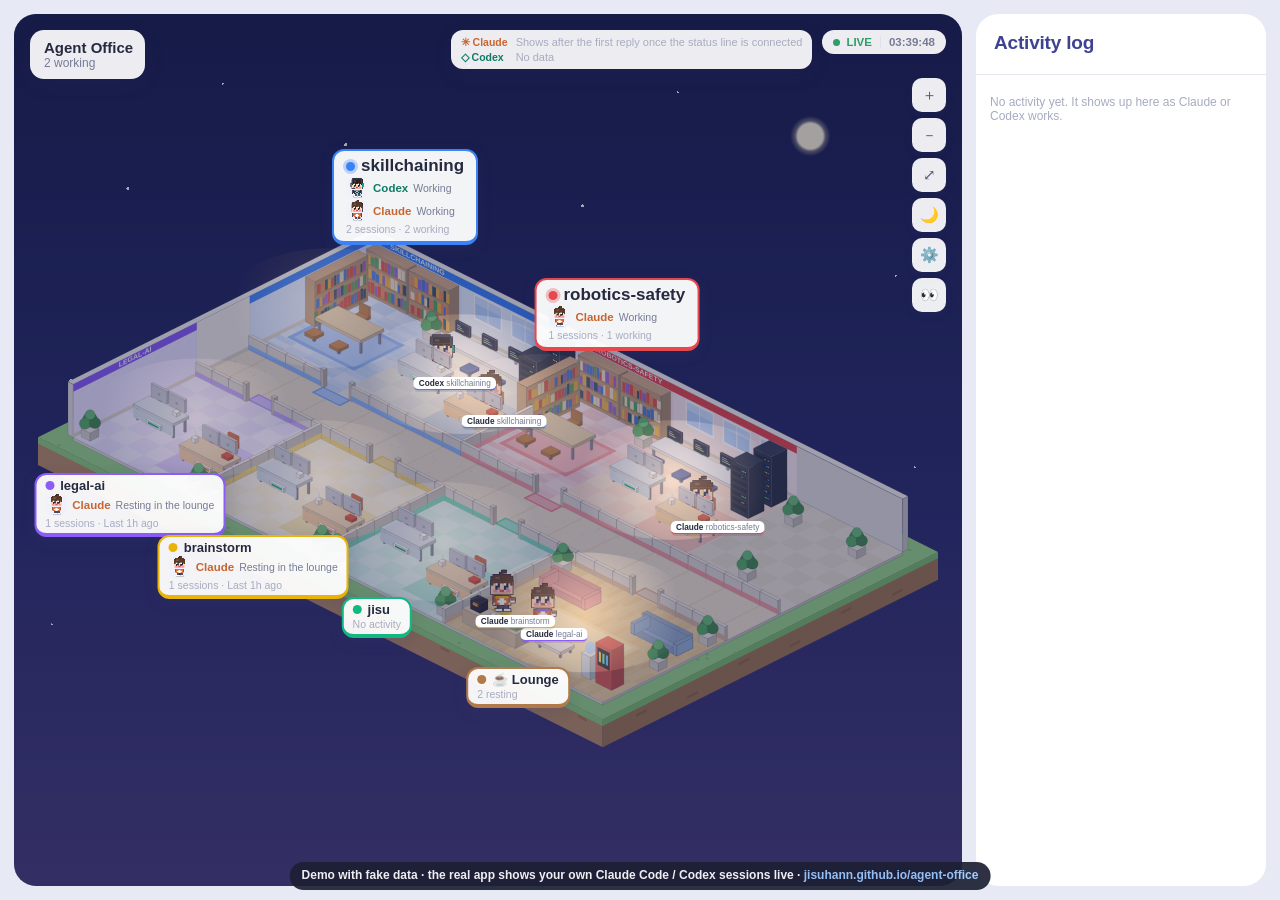
==== commit 442e2336: "agent-office: seconds clock, PUBLIC_VIEW server-side redaction Co-Authored-By: Claude Sonnet 5.5 <no" ====
--- a/agent-office/index.html
+++ b/agent-office/index.html
@@ -73,6 +73,7 @@
 #usage .na{grid-column:2/4;color:var(--faint)}
 #usage:not(:empty)+#live{margin-left:0}
 #live{margin-left:auto;pointer-events:auto;display:flex;align-items:center;gap:6px;font-size:11.5px;font-weight:600;color:var(--sub);background:rgba(255,255,255,.92);border-radius:999px;padding:6px 11px}
+#live b{font-weight:600;font-variant-numeric:tabular-nums;color:var(--sub);padding-left:8px;margin-left:2px;border-left:1px solid #dfe2ee}
 #live i{width:7px;height:7px;border-radius:50%;background:#c3c6d6}
 #live.ok{color:var(--live)}
 #live.ok i{background:var(--live);animation:breathe 2s ease-in-out infinite}
@@ -182,7 +183,7 @@
     <div id="head">
       <div id="title"><div class="tx"><b id="tname">Connecting</b><span id="tsub"></span></div></div>
       <div id="usage" title=""></div>
-      <div id="live"><i></i><span>LIVE</span></div>
+      <div id="live"><i></i><span>LIVE</span><b id="clock" title="Current time"></b></div>
     </div>
     <div id="tools"><button id="zin" aria-label="Zoom in">＋</button><button id="zout" aria-label="Zoom out">－</button><button id="zfit" aria-label="Fit all">⤢</button><button id="nightBtn" aria-label="Night mode"></button><button id="setupBtn" aria-label="Settings" title="Settings: office name · your name · usage display">⚙️</button><button id="privBtn" aria-label="Privacy" title="Privacy: blur names and task text (for screenshots)">🙈</button></div>
     <div id="empty"></div>
@@ -1109,6 +1110,8 @@
 requestAnimationFrame(frame);
 
 const live = $('#live');
+const clockEl = $('#clock'), tick = () => { clockEl.textContent = new Date().toLocaleTimeString('en-GB'); };
+tick(); setInterval(tick, 1000); // seconds tick so you can see the page is alive
 function connect() {
   const es = new EventSource('/events');
   es.addEventListener('snap', (m) => { RAW = SNAP = JSON.parse(m.data); renderUsage(RAW.usage);
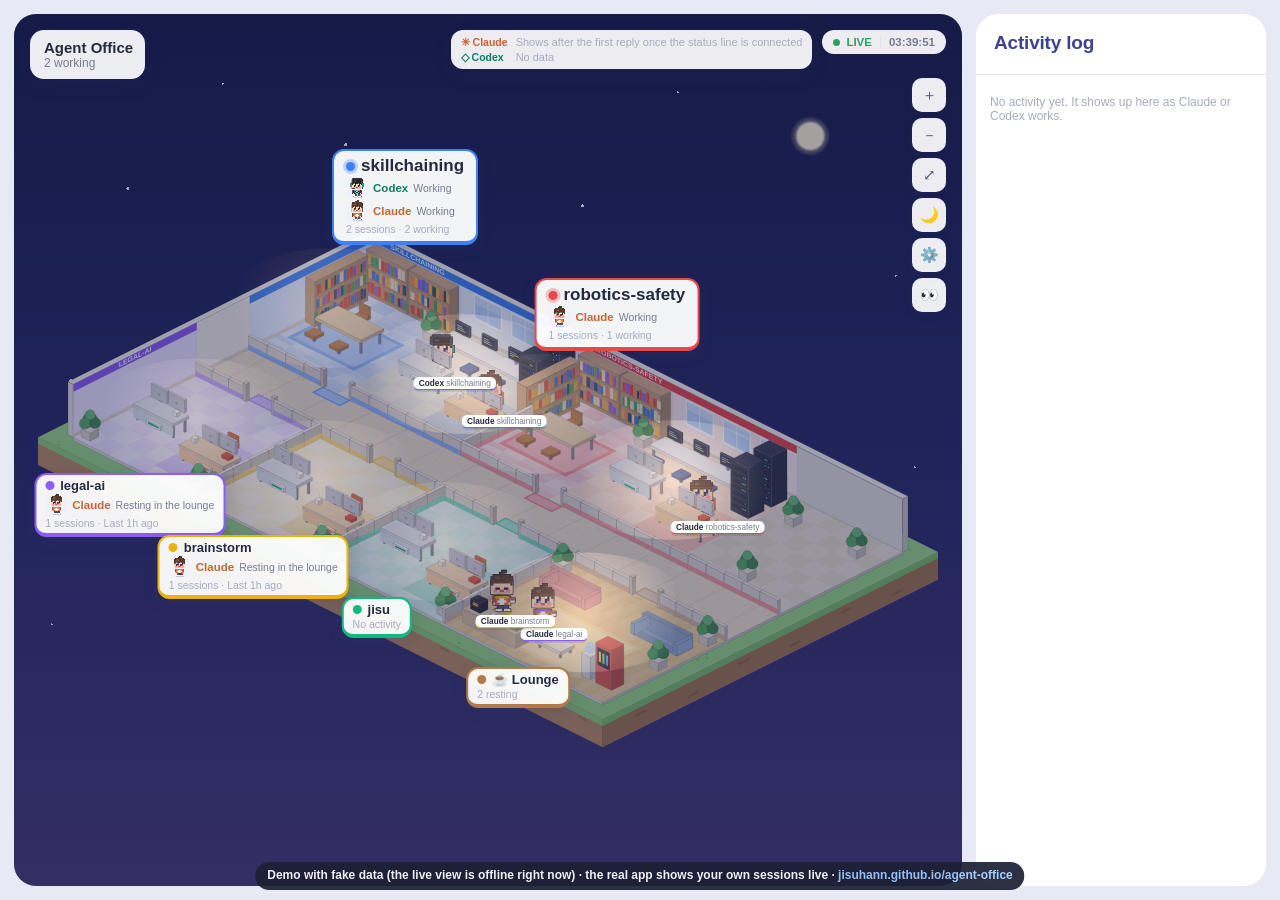
==== commit 17eae135: "agent-office page: show live redacted sessions, fall back to fake demo Co-Authored-By: Claude Sonnet" ====
--- a/agent-office/index.html
+++ b/agent-office/index.html
@@ -158,9 +158,31 @@
   const REPLAY = [{"t":1,"e":"snap","d":{"root":"/demo/claude/projects","codex":"/demo/codex/sessions","user":"You","building":"Agent Office","setup":{"need":false,"statusLine":"other","hasClaude":true,"hasCodex":true},"usage":{"claude":null,"codex":null},"self":"","floors":[{"n":1,"proj":"/Users/me/brainstorm","name":"brainstorm","mtime":1792733832348.999,"active":false,"total":1,"sessions":[{"key":"-Users-me-brainstorm/demo-d","sid":"demo-d","agent":"claude","work":[187],"month":5,"day":{"tools":{},"files":[],"prompts":["List ideas for the workshop"],"errors":0},"waiting":0,"cwd":"/Users/me/brainstorm","tools":0,"started":1792737432349,"mtime":1792733832348.999,"active":false,"label":"List ideas for the workshop","state":null}]},{"n":2,"proj":"/Users/me/legal-ai","name":"legal-ai","mtime":1792733832348.999,"active":false,"total":1,"sessions":[{"key":"-Users-me-legal-ai/demo-c","sid":"demo-c","agent":"claude","work":[187],"month":5,"day":{"tools":{},"files":[],"prompts":["Draft the clause comparison table"],"errors":0},"waiting":0,"cwd":"/Users/me/legal-ai","tools":0,"started":1792737432349,"mtime":1792733832348.999,"active":false,"label":"Draft the clause comparison table","state":null}]},{"n":3,"proj":"/Users/me/old-project","name":"old-project","mtime":1792305432348,"active":false,"total":1,"sessions":[{"key":"-Users-me-old-project/old","sid":"old","agent":"claude","work":[],"month":0,"day":null,"waiting":0,"cwd":"/Users/me/old-project","tools":0,"started":0,"mtime":1792305432348,"active":false,"label":"An old project","state":null}]},{"n":4,"proj":"/Users/me/robotics-safety","name":"robotics-safety","mtime":1792737432344.3926,"active":true,"total":1,"sessions":[{"key":"-Users-me-robotics-safety/demo-b","sid":"demo-b","agent":"claude","work":[187],"month":5,"day":{"tools":{},"files":[],"prompts":["Summarise the safety-filter ablation results"],"errors":0},"waiting":0,"cwd":"/Users/me/robotics-safety","tools":0,"started":1792737432349,"mtime":1792737432344.3926,"active":true,"label":"Summarise the safety-filter ablation re…","state":{"room":"desk","tool":"","detail":"","mood":"","bubble":{"k":"user","text":"Summarise the safety-filter ablation results"},"board":[],"agents":[],"idle":false}}]},{"n":5,"proj":"/Users/me/skillchaining","name":"skillchaining","mtime":1792737432344.3926,"active":true,"total":1,"sessions":[{"key":"codex/01a15a00-0000-7000-8000-00000000c0de","sid":"01a15a00-0000-7000-8000-00000000c0de","agent":"codex","work":[187],"month":5,"day":{"tools":{},"files":[],"prompts":[],"errors":0},"waiting":0,"cwd":"/Users/me/skillchaining","tools":0,"started":0,"mtime":1792737432344.3926,"active":true,"label":"10. 23. 오후 03:37","state":{"room":"desk","tool":"","detail":"","mood":"","bubble":null,"board":[],"agents":[],"idle":false}}]}]}},{"t":76,"e":"snap","d":{"root":"/demo/claude/projects","codex":"/demo/codex/sessions","user":"You","building":"Agent Office","setup":{"need":false,"statusLine":"other","hasClaude":true,"hasCodex":true},"usage":{"claude":null,"codex":null},"self":"","floors":[{"n":1,"proj":"/Users/me/brainstorm","name":"brainstorm","mtime":1792733832348.999,"active":false,"total":1,"sessions":[{"key":"-Users-me-brainstorm/demo-d","sid":"demo-d","agent":"claude","work":[187],"month":5,"day":{"tools":{},"files":[],"prompts":["List ideas for the workshop"],"errors":0},"waiting":0,"cwd":"/Users/me/brainstorm","tools":0,"started":1792737432349,"mtime":1792733832348.999,"active":false,"label":"List ideas for the workshop","state":null}]},{"n":2,"proj":"/Users/me/legal-ai","name":"legal-ai","mtime":1792733832348.999,"active":false,"total":1,"sessions":[{"key":"-Users-me-legal-ai/demo-c","sid":"demo-c","agent":"claude","work":[187],"month":5,"day":{"tools":{},"files":[],"prompts":["Draft the clause comparison table"],"errors":0},"waiting":0,"cwd":"/Users/me/legal-ai","tools":0,"started":1792737432349,"mtime":1792733832348.999,"active":false,"label":"Draft the clause comparison table","state":null}]},{"n":3,"proj":"/Users/me/old-project","name":"old-project","mtime":1792305432348,"active":false,"total":1,"sessions":[{"key":"-Users-me-old-project/old","sid":"old","agent":"claude","work":[],"month":0,"day":null,"waiting":0,"cwd":"/Users/me/old-project","tools":0,"started":0,"mtime":1792305432348,"active":false,"label":"An old project","state":null}]},{"n":4,"proj":"/Users/me/robotics-safety","name":"robotics-safety","mtime":1792737432344.3926,"active":true,"total":1,"sessions":[{"key":"-Users-me-robotics-safety/demo-b","sid":"demo-b","agent":"claude","work":[187],"month":5,"day":{"tools":{},"files":[],"prompts":["Summarise the safety-filter ablation results"],"errors":0},"waiting":0,"cwd":"/Users/me/robotics-safety","tools":0,"started":1792737432349,"mtime":1792737432344.3926,"active":true,"label":"Summarise the safety-filter ablation re…","state":{"room":"desk","tool":"","detail":"","mood":"","bubble":{"k":"user","text":"Summarise the safety-filter ablation results"},"board":[],"agents":[],"idle":false}}]},{"n":5,"proj":"/Users/me/skillchaining","name":"skillchaining","mtime":1792737433948.3918,"active":true,"total":2,"sessions":[{"key":"-Users-me-skillchaining/demo-session-1","sid":"demo-session-1","agent":"claude","work":[],"month":0,"day":null,"waiting":0,"cwd":"/Users/me/skillchaining","tools":0,"started":1792737433951,"mtime":1792737433948.3918,"active":true,"label":"Add a skill-graph view that groups chai…","state":{"room":"desk","tool":"","detail":"","mood":"","bubble":{"k":"user","text":"Add a skill-graph view that groups chains by category"},"board":[],"agents":[],"idle":false}},{"key":"codex/01a15a00-0000-7000-8000-00000000c0de","sid":"01a15a00-0000-7000-8000-00000000c0de","agent":"codex","work":[187],"month":5,"day":{"tools":{},"files":[],"prompts":[],"errors":0},"waiting":0,"cwd":"/Users/me/skillchaining","tools":0,"started":0,"mtime":1792737432344.3926,"active":true,"label":"10. 23. 오후 03:37","state":{"room":"desk","tool":"","detail":"","mood":"","bubble":null,"board":[],"agents":[],"idle":false}}]}]}},{"t":1331,"e":"ev","d":{"session":"codex/01a15a00-0000-7000-8000-00000000c0de","at":1792737435665,"k":"user","text":"Add a feature that exports the skill list to CSV"}},{"t":1331,"e":"ev","d":{"session":"-Users-me-skillchaining/demo-session-1","at":1792737435665,"k":"think","text":"First understand the current structure and decide where the new view goes"}},{"t":2074,"e":"snap","d":{"root":"/demo/claude/projects","codex":"/demo/codex/sessions","user":"You","building":"Agent Office","setup":{"need":false,"statusLine":"other","hasClaude":true,"hasCodex":true},"usage":{"claude":null,"codex":null},"self":"","floors":[{"n":1,"proj":"/Users/me/brainstorm","name":"brainstorm","mtime":1792733832348.999,"active":false,"total":1,"sessions":[{"key":"-Users-me-brainstorm/demo-d","sid":"demo-d","agent":"claude","work":[187],"month":5,"day":{"tools":{},"files":[],"prompts":["List ideas for the workshop"],"errors":0},"waiting":0,"cwd":"/Users/me/brainstorm","tools":0,"started":1792737432349,"mtime":1792733832348.999,"active":false,"label":"List ideas for the workshop","state":null}]},{"n":2,"proj":"/Users/me/legal-ai","name":"legal-ai","mtime":1792733832348.999,"active":false,"total":1,"sessions":[{"key":"-Users-me-legal-ai/demo-c","sid":"demo-c","agent":"claude","work":[187],"month":5,"day":{"tools":{},"files":[],"prompts":["Draft the clause comparison table"],"errors":0},"waiting":0,"cwd":"/Users/me/legal-ai","tools":0,"started":1792737432349,"mtime":1792733832348.999,"active":false,"label":"Draft the clause comparison table","state":null}]},{"n":3,"proj":"/Users/me/old-project","name":"old-project","mtime":1792305432348,"active":false,"total":1,"sessions":[{"key":"-Users-me-old-project/old","sid":"old","agent":"claude","work":[],"month":0,"day":null,"waiting":0,"cwd":"/Users/me/old-project","tools":0,"started":0,"mtime":1792305432348,"active":false,"label":"An old project","state":null}]},{"n":4,"proj":"/Users/me/robotics-safety","name":"robotics-safety","mtime":1792737432344.3926,"active":true,"total":1,"sessions":[{"key":"-Users-me-robotics-safety/demo-b","sid":"demo-b","agent":"claude","work":[187],"month":5,"day":{"tools":{},"files":[],"prompts":["Summarise the safety-filter ablation results"],"errors":0},"waiting":0,"cwd":"/Users/me/robotics-safety","tools":0,"started":1792737432349,"mtime":1792737432344.3926,"active":true,"label":"Summarise the safety-filter ablation re…","state":{"room":"desk","tool":"","detail":"","mood":"","bubble":{"k":"user","text":"Summarise the safety-filter ablation results"},"board":[],"agents":[],"idle":false}}]},{"n":5,"proj":"/Users/me/skillchaining","name":"skillchaining","mtime":1792737435552.3914,"active":true,"total":2,"sessions":[{"key":"codex/01a15a00-0000-7000-8000-00000000c0de","sid":"01a15a00-0000-7000-8000-00000000c0de","agent":"codex","work":[187],"month":5,"day":{"tools":{},"files":[],"prompts":["Add a feature that exports the skill list to CSV"],"errors":0},"waiting":0,"cwd":"/Users/me/skillchaining","tools":0,"started":0,"mtime":1792737435552.3914,"active":true,"label":"Add a feature that exports the skill li…","state":{"room":"desk","tool":"","detail":"","mood":"","bubble":{"k":"user","text":"Add a feature that exports the skill list to CSV"},"board":[],"agents":[],"idle":false}},{"key":"-Users-me-skillchaining/demo-session-1","sid":"demo-session-1","agent":"claude","work":[187],"month":5,"day":{"tools":{},"files":[],"prompts":["Add a skill-graph view that groups chains by category"],"errors":0},"waiting":0,"cwd":"/Users/me/skillchaining","tools":0,"started":1792737433951,"mtime":1792737435548.3914,"active":true,"label":"Add a skill-graph view that groups chai…","state":{"room":"desk","tool":"","detail":"","mood":"think","bubble":{"k":"think","text":"First understand the current structure and decide where the new view goes"},"board":[],"agents":[],"idle":false}}]}]}},{"t":2833,"e":"ev","d":{"session":"-Users-me-skillchaining/demo-session-1","at":1792737437167,"k":"tool","tool":"TodoWrite","room":"meeting","detail":"4 todos"}},{"t":2833,"e":"ev","d":{"session":"-Users-me-skillchaining/demo-session-1","at":1792737437168,"k":"board","items":[{"t":"Understand existing code","s":"in_progress"},{"t":"Write the grouping function","s":"pending"},{"t":"Add the chart view","s":"pending"},{"t":"Run tests","s":"pending"}]}},{"t":4073,"e":"snap","d":{"root":"/demo/claude/projects","codex":"/demo/codex/sessions","user":"You","building":"Agent Office","setup":{"need":false,"statusLine":"other","hasClaude":true,"hasCodex":true},"usage":{"claude":null,"codex":null},"self":"","floors":[{"n":1,"proj":"/Users/me/brainstorm","name":"brainstorm","mtime":1792733832348.999,"active":false,"total":1,"sessions":[{"key":"-Users-me-brainstorm/demo-d","sid":"demo-d","agent":"claude","work":[187],"month":5,"day":{"tools":{},"files":[],"prompts":["List ideas for the workshop"],"errors":0},"waiting":0,"cwd":"/Users/me/brainstorm","tools":0,"started":1792737432349,"mtime":1792733832348.999,"active":false,"label":"List ideas for the workshop","state":null}]},{"n":2,"proj":"/Users/me/legal-ai","name":"legal-ai","mtime":1792733832348.999,"active":false,"total":1,"sessions":[{"key":"-Users-me-legal-ai/demo-c","sid":"demo-c","agent":"claude","work":[187],"month":5,"day":{"tools":{},"files":[],"prompts":["Draft the clause comparison table"],"errors":0},"waiting":0,"cwd":"/Users/me/legal-ai","tools":0,"started":1792737432349,"mtime":1792733832348.999,"active":false,"label":"Draft the clause comparison table","state":null}]},{"n":3,"proj":"/Users/me/old-project","name":"old-project","mtime":1792305432348,"active":false,"total":1,"sessions":[{"key":"-Users-me-old-project/old","sid":"old","agent":"claude","work":[],"month":0,"day":null,"waiting":0,"cwd":"/Users/me/old-project","tools":0,"started":0,"mtime":1792305432348,"active":false,"label":"An old project","state":null}]},{"n":4,"proj":"/Users/me/robotics-safety","name":"robotics-safety","mtime":1792737432344.3926,"active":true,"total":1,"sessions":[{"key":"-Users-me-robotics-safety/demo-b","sid":"demo-b","agent":"claude","work":[187],"month":5,"day":{"tools":{},"files":[],"prompts":["Summarise the safety-filter ablation results"],"errors":0},"waiting":0,"cwd":"/Users/me/robotics-safety","tools":0,"started":1792737432349,"mtime":1792737432344.3926,"active":true,"label":"Summarise the safety-filter ablation re…","state":{"room":"desk","tool":"","detail":"","mood":"","bubble":{"k":"user","text":"Summarise the safety-filter ablation results"},"board":[],"agents":[],"idle":false}}]},{"n":5,"proj":"/Users/me/skillchaining","name":"skillchaining","mtime":1792737437152.3909,"active":true,"total":2,"sessions":[{"key":"-Users-me-skillchaining/demo-session-1","sid":"demo-session-1","agent":"claude","work":[187],"month":5,"day":{"tools":{"meeting":1},"files":[],"prompts":["Add a skill-graph view that groups chains by category"],"errors":0},"waiting":0,"cwd":"/Users/me/skillchaining","tools":1,"started":1792737433951,"mtime":1792737437152.3909,"active":true,"label":"Add a skill-graph view that groups chai…","state":{"room":"meeting","tool":"TodoWrite","detail":"4 todos","mood":"work","bubble":null,"board":[{"t":"Understand existing code","s":"in_progress"},{"t":"Write the grouping function","s":"pending"},{"t":"Add the chart view","s":"pending"},{"t":"Run tests","s":"pending"}],"agents":[],"idle":false}},{"key":"codex/01a15a00-0000-7000-8000-00000000c0de","sid":"01a15a00-0000-7000-8000-00000000c0de","agent":"codex","work":[187],"month":5,"day":{"tools":{},"files":[],"prompts":["Add a feature that exports the skill list to CSV"],"errors":0},"waiting":0,"cwd":"/Users/me/skillchaining","tools":0,"started":0,"mtime":1792737435552.3914,"active":true,"label":"Add a feature that exports the skill li…","state":{"room":"desk","tool":"","detail":"","mood":"","bubble":{"k":"user","text":"Add a feature that exports the skill list to CSV"},"board":[],"agents":[],"idle":false}}]}]}},{"t":4585,"e":"ev","d":{"session":"codex/01a15a00-0000-7000-8000-00000000c0de","at":1792737438919,"k":"think","text":"Find where to export A button in the settings screen seems right"}},{"t":4585,"e":"ev","d":{"session":"-Users-me-skillchaining/demo-session-1","at":1792737438919,"k":"tool","tool":"Glob","room":"library","detail":"src/**/*.tsx"}},{"t":6074,"e":"snap","d":{"root":"/demo/claude/projects","codex":"/demo/codex/sessions","user":"You","building":"Agent Office","setup":{"need":false,"statusLine":"other","hasClaude":true,"hasCodex":true},"usage":{"claude":null,"codex":null},"self":"","floors":[{"n":1,"proj":"/Users/me/brainstorm","name":"brainstorm","mtime":1792733832348.999,"active":false,"total":1,"sessions":[{"key":"-Users-me-brainstorm/demo-d","sid":"demo-d","agent":"claude","work":[187],"month":5,"day":{"tools":{},"files":[],"prompts":["List ideas for the workshop"],"errors":0},"waiting":0,"cwd":"/Users/me/brainstorm","tools":0,"started":1792737432349,"mtime":1792733832348.999,"active":false,"label":"List ideas for the workshop","state":null}]},{"n":2,"proj":"/Users/me/legal-ai","name":"legal-ai","mtime":1792733832348.999,"active":false,"total":1,"sessions":[{"key":"-Users-me-legal-ai/demo-c","sid":"demo-c","agent":"claude","work":[187],"month":5,"day":{"tools":{},"files":[],"prompts":["Draft the clause comparison table"],"errors":0},"waiting":0,"cwd":"/Users/me/legal-ai","tools":0,"started":1792737432349,"mtime":1792733832348.999,"active":false,"label":"Draft the clause comparison table","state":null}]},{"n":3,"proj":"/Users/me/old-project","name":"old-project","mtime":1792305432348,"active":false,"total":1,"sessions":[{"key":"-Users-me-old-project/old","sid":"old","agent":"claude","work":[],"month":0,"day":null,"waiting":0,"cwd":"/Users/me/old-project","tools":0,"started":0,"mtime":1792305432348,"active":false,"label":"An old project","state":null}]},{"n":4,"proj":"/Users/me/robotics-safety","name":"robotics-safety","mtime":1792737432344.3926,"active":true,"total":1,"sessions":[{"key":"-Users-me-robotics-safety/demo-b","sid":"demo-b","agent":"claude","work":[187],"month":5,"day":{"tools":{},"files":[],"prompts":["Summarise the safety-filter ablation results"],"errors":0},"waiting":0,"cwd":"/Users/me/robotics-safety","tools":0,"started":1792737432349,"mtime":1792737432344.3926,"active":true,"label":"Summarise the safety-filter ablation re…","state":{"room":"desk","tool":"","detail":"","mood":"","bubble":{"k":"user","text":"Summarise the safety-filter ablation results"},"board":[],"agents":[],"idle":false}}]},{"n":5,"proj":"/Users/me/skillchaining","name":"skillchaining","mtime":1792737440352.3896,"active":true,"total":2,"sessions":[{"key":"-Users-me-skillchaining/demo-session-1","sid":"demo-session-1","agent":"claude","work":[187],"month":5,"day":{"tools":{"meeting":1,"library":1},"files":[],"prompts":["Add a skill-graph view that groups chains by category"],"errors":0},"waiting":0,"cwd":"/Users/me/skillchaining","tools":2,"started":1792737433951,"mtime":1792737440352.3896,"active":true,"label":"Add a skill-graph view that groups chai…","state":{"room":"library","tool":"Glob","detail":"src/**/*.tsx","mood":"work","bubble":null,"board":[{"t":"Understand existing code","s":"in_progress"},{"t":"Write the grouping function","s":"pending"},{"t":"Add the chart view","s":"pending"},{"t":"Run tests","s":"pending"}],"agents":[],"idle":false}},{"key":"codex/01a15a00-0000-7000-8000-00000000c0de","sid":"01a15a00-0000-7000-8000-00000000c0de","agent":"codex","work":[187],"month":5,"day":{"tools":{},"files":[],"prompts":["Add a feature that exports the skill list to CSV"],"errors":0},"waiting":0,"cwd":"/Users/me/skillchaining","tools":0,"started":0,"mtime":1792737438752.3901,"active":true,"label":"Add a feature that exports the skill li…","state":{"room":"desk","tool":"","detail":"","mood":"think","bubble":{"k":"think","text":"Find where to export A button in the settings screen seems right"},"board":[],"agents":[],"idle":false}}]}]}},{"t":6087,"e":"ev","d":{"session":"-Users-me-skillchaining/demo-session-1","at":1792737440421,"k":"tool","tool":"Read","room":"library","detail":"App.tsx"}},{"t":7840,"e":"ev","d":{"session":"codex/01a15a00-0000-7000-8000-00000000c0de","at":1792737442174,"k":"tool","tool":"Read","room":"library","detail":"rg -n export src"}},{"t":7840,"e":"ev","d":{"session":"-Users-me-skillchaining/demo-session-1","at":1792737442175,"k":"tool","tool":"Agent","room":"phone","detail":"Find chart library usage"}},{"t":7841,"e":"ev","d":{"session":"-Users-me-skillchaining/demo-session-1","at":1792737442175,"k":"spawn","id":"toolu_4","type":"Explore","desc":"Find chart library usage","since":1792737441960}},{"t":8074,"e":"snap","d":{"root":"/demo/claude/projects","codex":"/demo/codex/sessions","user":"You","building":"Agent Office","setup":{"need":false,"statusLine":"other","hasClaude":true,"hasCodex":true},"usage":{"claude":null,"codex":null},"self":"","floors":[{"n":1,"proj":"/Users/me/brainstorm","name":"brainstorm","mtime":1792733832348.999,"active":false,"total":1,"sessions":[{"key":"-Users-me-brainstorm/demo-d","sid":"demo-d","agent":"claude","work":[187],"month":5,"day":{"tools":{},"files":[],"prompts":["List ideas for the workshop"],"errors":0},"waiting":0,"cwd":"/Users/me/brainstorm","tools":0,"started":1792737432349,"mtime":1792733832348.999,"active":false,"label":"List ideas for the workshop","state":null}]},{"n":2,"proj":"/Users/me/legal-ai","name":"legal-ai","mtime":1792733832348.999,"active":false,"total":1,"sessions":[{"key":"-Users-me-legal-ai/demo-c","sid":"demo-c","agent":"claude","work":[187],"month":5,"day":{"tools":{},"files":[],"prompts":["Draft the clause comparison table"],"errors":0},"waiting":0,"cwd":"/Users/me/legal-ai","tools":0,"started":1792737432349,"mtime":1792733832348.999,"active":false,"label":"Draft the clause comparison table","state":null}]},{"n":3,"proj":"/Users/me/old-project","name":"old-project","mtime":1792305432348,"active":false,"total":1,"sessions":[{"key":"-Users-me-old-project/old","sid":"old","agent":"claude","work":[],"month":0,"day":null,"waiting":0,"cwd":"/Users/me/old-project","tools":0,"started":0,"mtime":1792305432348,"active":false,"label":"An old project","state":null}]},{"n":4,"proj":"/Users/me/robotics-safety","name":"robotics-safety","mtime":1792737432344.3926,"active":true,"total":1,"sessions":[{"key":"-Users-me-robotics-safety/demo-b","sid":"demo-b","agent":"claude","work":[187],"month":5,"day":{"tools":{},"files":[],"prompts":["Summarise the safety-filter ablation results"],"errors":0},"waiting":0,"cwd":"/Users/me/robotics-safety","tools":0,"started":1792737432349,"mtime":1792737432344.3926,"active":true,"label":"Summarise the safety-filter ablation re…","state":{"room":"desk","tool":"","detail":"","mood":"","bubble":{"k":"user","text":"Summarise the safety-filter ablation results"},"board":[],"agents":[],"idle":false}}]},{"n":5,"proj":"/Users/me/skillchaining","name":"skillchaining","mtime":1792737441956.3892,"active":true,"total":2,"sessions":[{"key":"codex/01a15a00-0000-7000-8000-00000000c0de","sid":"01a15a00-0000-7000-8000-00000000c0de","agent":"codex","work":[187],"month":5,"day":{"tools":{"library":1},"files":[],"prompts":["Add a feature that exports the skill list to CSV"],"errors":0},"waiting":0,"cwd":"/Users/me/skillchaining","tools":1,"started":0,"mtime":1792737441956.3892,"active":true,"label":"Add a feature that exports the skill li…","state":{"room":"library","tool":"Read","detail":"rg -n export src","mood":"work","bubble":null,"board":[],"agents":[],"idle":false}},{"key":"-Users-me-skillchaining/demo-session-1","sid":"demo-session-1","agent":"claude","work":[187],"month":5,"day":{"tools":{"meeting":1,"library":2,"phone":1},"files":[],"prompts":["Add a skill-graph view that groups chains by category"],"errors":0},"waiting":0,"cwd":"/Users/me/skillchaining","tools":4,"started":1792737433951,"mtime":1792737441956.3892,"active":true,"label":"Add a skill-graph view that groups chai…","state":{"room":"phone","tool":"Agent","detail":"Find chart library usage","mood":"work","bubble":null,"board":[{"t":"Understand existing code","s":"in_progress"},{"t":"Write the grouping function","s":"pending"},{"t":"Add the chart view","s":"pending"},{"t":"Run tests","s":"pending"}],"agents":[{"id":"toolu_4","type":"Explore","desc":"Find chart library usage","room":"lobby","tool":"","detail":"","tools":0,"since":1792737441960}],"idle":false}}]}]}},{"t":10844,"e":"ev","d":{"session":"codex/01a15a00-0000-7000-8000-00000000c0de","at":1792737445178,"k":"tool","tool":"Read","room":"library","detail":"sed -n 1,80p src/Settings.tsx"}},{"t":10844,"e":"ev","d":{"session":"-Users-me-skillchaining/demo-session-1","at":1792737445178,"k":"agentTool","id":"toolu_4","tool":"Grep","room":"library","detail":"recharts"}},{"t":12074,"e":"snap","d":{"root":"/demo/claude/projects","codex":"/demo/codex/sessions","user":"You","building":"Agent Office","setup":{"need":false,"statusLine":"other","hasClaude":true,"hasCodex":true},"usage":{"claude":null,"codex":null},"self":"","floors":[{"n":1,"proj":"/Users/me/brainstorm","name":"brainstorm","mtime":1792733832348.999,"active":false,"total":1,"sessions":[{"key":"-Users-me-brainstorm/demo-d","sid":"demo-d","agent":"claude","work":[187],"month":5,"day":{"tools":{},"files":[],"prompts":["List ideas for the workshop"],"errors":0},"waiting":0,"cwd":"/Users/me/brainstorm","tools":0,"started":1792737432349,"mtime":1792733832348.999,"active":false,"label":"List ideas for the workshop","state":null}]},{"n":2,"proj":"/Users/me/legal-ai","name":"legal-ai","mtime":1792733832348.999,"active":false,"total":1,"sessions":[{"key":"-Users-me-legal-ai/demo-c","sid":"demo-c","agent":"claude","work":[187],"month":5,"day":{"tools":{},"files":[],"prompts":["Draft the clause comparison table"],"errors":0},"waiting":0,"cwd":"/Users/me/legal-ai","tools":0,"started":1792737432349,"mtime":1792733832348.999,"active":false,"label":"Draft the clause comparison table","state":null}]},{"n":3,"proj":"/Users/me/old-project","name":"old-project","mtime":1792305432348,"active":false,"total":1,"sessions":[{"key":"-Users-me-old-project/old","sid":"old","agent":"claude","work":[],"month":0,"day":null,"waiting":0,"cwd":"/Users/me/old-project","tools":0,"started":0,"mtime":1792305432348,"active":false,"label":"An old project","state":null}]},{"n":4,"proj":"/Users/me/robotics-safety","name":"robotics-safety","mtime":1792737432344.3926,"active":true,"total":1,"sessions":[{"key":"-Users-me-robotics-safety/demo-b","sid":"demo-b","agent":"claude","work":[187],"month":5,"day":{"tools":{},"files":[],"prompts":["Summarise the safety-filter ablation results"],"errors":0},"waiting":0,"cwd":"/Users/me/robotics-safety","tools":0,"started":1792737432349,"mtime":1792737432344.3926,"active":true,"label":"Summarise the safety-filter ablation re…","state":{"room":"desk","tool":"","detail":"","mood":"","bubble":{"k":"user","text":"Summarise the safety-filter ablation results"},"board":[],"agents":[],"idle":false}}]},{"n":5,"proj":"/Users/me/skillchaining","name":"skillchaining","mtime":1792737445160.388,"active":true,"total":2,"sessions":[{"key":"codex/01a15a00-0000-7000-8000-00000000c0de","sid":"01a15a00-0000-7000-8000-00000000c0de","agent":"codex","work":[187],"month":5,"day":{"tools":{"library":2},"files":[],"prompts":["Add a feature that exports the skill list to CSV"],"errors":0},"waiting":0,"cwd":"/Users/me/skillchaining","tools":2,"started":0,"mtime":1792737445160.388,"active":true,"label":"Add a feature that exports the skill li…","state":{"room":"library","tool":"Read","detail":"sed -n 1,80p src/Settings.tsx","mood":"work","bubble":null,"board":[],"agents":[],"idle":false}},{"key":"-Users-me-skillchaining/demo-session-1","sid":"demo-session-1","agent":"claude","work":[187],"month":5,"day":{"tools":{"meeting":1,"library":3,"phone":1},"files":[],"prompts":["Add a skill-graph view that groups chains by category"],"errors":0},"waiting":0,"cwd":"/Users/me/skillchaining","tools":4,"started":1792737433951,"mtime":1792737441956.3892,"active":true,"label":"Add a skill-graph view that groups chai…","state":{"room":"phone","tool":"Agent","detail":"Find chart library usage","mood":"work","bubble":null,"board":[{"t":"Understand existing code","s":"in_progress"},{"t":"Write the grouping function","s":"pending"},{"t":"Add the chart view","s":"pending"},{"t":"Run tests","s":"pending"}],"agents":[{"id":"toolu_4","type":"Explore","desc":"Find chart library usage","room":"library","tool":"Grep","detail":"recharts","tools":1,"since":1792737441960}],"idle":false}}]}]}},{"t":12594,"e":"ev","d":{"session":"-Users-me-skillchaining/demo-session-1","at":1792737446929,"k":"tool","tool":"WebSearch","room":"web","detail":"recharts donut chart example"}},{"t":14074,"e":"snap","d":{"root":"/demo/claude/projects","codex":"/demo/codex/sessions","user":"You","building":"Agent Office","setup":{"need":false,"statusLine":"other","hasClaude":true,"hasCodex":true},"usage":{"claude":null,"codex":null},"self":"","floors":[{"n":1,"proj":"/Users/me/brainstorm","name":"brainstorm","mtime":1792733832348.999,"active":false,"total":1,"sessions":[{"key":"-Users-me-brainstorm/demo-d","sid":"demo-d","agent":"claude","work":[187],"month":5,"day":{"tools":{},"files":[],"prompts":["List ideas for the workshop"],"errors":0},"waiting":0,"cwd":"/Users/me/brainstorm","tools":0,"started":1792737432349,"mtime":1792733832348.999,"active":false,"label":"List ideas for the workshop","state":null}]},{"n":2,"proj":"/Users/me/legal-ai","name":"legal-ai","mtime":1792733832348.999,"active":false,"total":1,"sessions":[{"key":"-Users-me-legal-ai/demo-c","sid":"demo-c","agent":"claude","work":[187],"month":5,"day":{"tools":{},"files":[],"prompts":["Draft the clause comparison table"],"errors":0},"waiting":0,"cwd":"/Users/me/legal-ai","tools":0,"started":1792737432349,"mtime":1792733832348.999,"active":false,"label":"Draft the clause comparison table","state":null}]},{"n":3,"proj":"/Users/me/old-project","name":"old-project","mtime":1792305432348,"active":false,"total":1,"sessions":[{"key":"-Users-me-old-project/old","sid":"old","agent":"claude","work":[],"month":0,"day":null,"waiting":0,"cwd":"/Users/me/old-project","tools":0,"started":0,"mtime":1792305432348,"active":false,"label":"An old project","state":null}]},{"n":4,"proj":"/Users/me/robotics-safety","name":"robotics-safety","mtime":1792737432344.3926,"active":true,"total":1,"sessions":[{"key":"-Users-me-robotics-safety/demo-b","sid":"demo-b","agent":"claude","work":[187],"month":5,"day":{"tools":{},"files":[],"prompts":["Summarise the safety-filter ablation results"],"errors":0},"waiting":0,"cwd":"/Users/me/robotics-safety","tools":0,"started":1792737432349,"mtime":1792737432344.3926,"active":true,"label":"Summarise the safety-filter ablation re…","state":{"room":"desk","tool":"","detail":"","mood":"","bubble":{"k":"user","text":"Summarise the safety-filter ablation results"},"board":[],"agents":[],"idle":false}}]},{"n":5,"proj":"/Users/me/skillchaining","name":"skillchaining","mtime":1792737448364.387,"active":true,"total":2,"sessions":[{"key":"codex/01a15a00-0000-7000-8000-00000000c0de","sid":"01a15a00-0000-7000-8000-00000000c0de","agent":"codex","work":[187],"month":5,"day":{"tools":{"library":2},"files":[],"prompts":["Add a feature that exports the skill list to CSV"],"errors":0},"waiting":0,"cwd":"/Users/me/skillchaining","tools":2,"started":0,"mtime":1792737448364.387,"active":true,"label":"Add a feature that exports the skill li…","state":{"room":"library","tool":"Read","detail":"sed -n 1,80p src/Settings.tsx","mood":"work","bubble":null,"board":[],"agents":[],"idle":false}},{"key":"-Users-me-skillchaining/demo-session-1","sid":"demo-session-1","agent":"claude","work":[187],"month":5,"day":{"tools":{"meeting":1,"library":3,"phone":1,"web":1},"files":[],"prompts":["Add a skill-graph view that groups chains by category"],"errors":0},"waiting":0,"cwd":"/Users/me/skillchaining","tools":5,"started":1792737433951,"mtime":1792737446760.3875,"active":true,"label":"Add a skill-graph view that groups chai…","state":{"room":"web","tool":"WebSearch","detail":"recharts donut chart example","mood":"work","bubble":null,"board":[{"t":"Understand existing code","s":"in_progress"},{"t":"Write the grouping function","s":"pending"},{"t":"Add the chart view","s":"pending"},{"t":"Run tests","s":"pending"}],"agents":[{"id":"toolu_4","type":"Explore","desc":"Find chart library usage","room":"library","tool":"Grep","detail":"recharts","tools":1,"since":1792737441960}],"idle":false}}]}]}},{"t":14095,"e":"ev","d":{"session":"codex/01a15a00-0000-7000-8000-00000000c0de","at":1792737448429,"k":"spawn","id":"cx:01a15a00-0000-7000-8000-00000000a11d:1","type":"Guardian","desc":"Task review","since":1792737448367}},{"t":14095,"e":"ev","d":{"session":"-Users-me-skillchaining/demo-session-1","at":1792737448429,"k":"agentTool","id":"toolu_4","tool":"Read","room":"library","detail":"Chart.tsx"}},{"t":15847,"e":"ev","d":{"session":"-Users-me-skillchaining/demo-session-1","at":1792737450182,"k":"agentDone","id":"toolu_4"}},{"t":16075,"e":"snap","d":{"root":"/demo/claude/projects","codex":"/demo/codex/sessions","user":"You","building":"Agent Office","setup":{"need":false,"statusLine":"other","hasClaude":true,"hasCodex":true},"usage":{"claude":null,"codex":null},"self":"","floors":[{"n":1,"proj":"/Users/me/brainstorm","name":"brainstorm","mtime":1792733832348.999,"active":false,"total":1,"sessions":[{"key":"-Users-me-brainstorm/demo-d","sid":"demo-d","agent":"claude","work":[187],"month":5,"day":{"tools":{},"files":[],"prompts":["List ideas for the workshop"],"errors":0},"waiting":0,"cwd":"/Users/me/brainstorm","tools":0,"started":1792737432349,"mtime":1792733832348.999,"active":false,"label":"List ideas for the workshop","state":null}]},{"n":2,"proj":"/Users/me/legal-ai","name":"legal-ai","mtime":1792733832348.999,"active":false,"total":1,"sessions":[{"key":"-Users-me-legal-ai/demo-c","sid":"demo-c","agent":"claude","work":[187],"month":5,"day":{"tools":{},"files":[],"prompts":["Draft the clause comparison table"],"errors":0},"waiting":0,"cwd":"/Users/me/legal-ai","tools":0,"started":1792737432349,"mtime":1792733832348.999,"active":false,"label":"Draft the clause comparison table","state":null}]},{"n":3,"proj":"/Users/me/old-project","name":"old-project","mtime":1792305432348,"active":false,"total":1,"sessions":[{"key":"-Users-me-old-project/old","sid":"old","agent":"claude","work":[],"month":0,"day":null,"waiting":0,"cwd":"/Users/me/old-project","tools":0,"started":0,"mtime":1792305432348,"active":false,"label":"An old project","state":null}]},{"n":4,"proj":"/Users/me/robotics-safety","name":"robotics-safety","mtime":1792737432344.3926,"active":true,"total":1,"sessions":[{"key":"-Users-me-robotics-safety/demo-b","sid":"demo-b","agent":"claude","work":[187],"month":5,"day":{"tools":{},"files":[],"prompts":["Summarise the safety-filter ablation results"],"errors":0},"waiting":0,"cwd":"/Users/me/robotics-safety","tools":0,"started":1792737432349,"mtime":1792737432344.3926,"active":true,"label":"Summarise the safety-filter ablation re…","state":{"room":"desk","tool":"","detail":"","mood":"","bubble":{"k":"user","text":"Summarise the safety-filter ablation results"},"board":[],"agents":[],"idle":false}}]},{"n":5,"proj":"/Users/me/skillchaining","name":"skillchaining","mtime":1792737449964.3865,"active":true,"total":2,"sessions":[{"key":"-Users-me-skillchaining/demo-session-1","sid":"demo-session-1","agent":"claude","work":[187],"month":5,"day":{"tools":{"meeting":1,"library":4,"phone":1,"web":1},"files":[],"prompts":["Add a skill-graph view that groups chains by category"],"errors":0},"waiting":0,"cwd":"/Users/me/skillchaining","tools":5,"started":1792737433951,"mtime":1792737449964.3865,"active":true,"label":"Add a skill-graph view that groups chai…","state":{"room":"web","tool":"WebSearch","detail":"recharts donut chart example","mood":"work","bubble":null,"board":[{"t":"Understand existing code","s":"in_progress"},{"t":"Write the grouping function","s":"pending"},{"t":"Add the chart view","s":"pending"},{"t":"Run tests","s":"pending"}],"agents":[],"idle":false}},{"key":"codex/01a15a00-0000-7000-8000-00000000c0de","sid":"01a15a00-0000-7000-8000-00000000c0de","agent":"codex","work":[187],"month":5,"day":{"tools":{"library":2},"files":[],"prompts":["Add a feature that exports the skill list to CSV"],"errors":0},"waiting":0,"cwd":"/Users/me/skillchaining","tools":2,"started":0,"mtime":1792737448364.387,"active":true,"label":"Add a feature that exports the skill li…","state":{"room":"library","tool":"Read","detail":"sed -n 1,80p src/Settings.tsx","mood":"work","bubble":null,"board":[],"agents":[{"id":"cx:01a15a00-0000-7000-8000-00000000a11d:1","type":"Guardian","desc":"Task review","room":"lobby","tool":"","detail":"","tools":0,"since":1792737448367}],"idle":false}}]}]}},{"t":17350,"e":"ev","d":{"session":"codex/01a15a00-0000-7000-8000-00000000c0de","at":1792737451684,"k":"tool","tool":"Edit file","room":"dev","detail":"exportCsv.ts"}},{"t":17350,"e":"ev","d":{"session":"-Users-me-skillchaining/demo-session-1","at":1792737451684,"k":"tool","tool":"Agent","room":"phone","detail":"Design the view"}},{"t":17350,"e":"ev","d":{"session":"-Users-me-skillchaining/demo-session-1","at":1792737451684,"k":"spawn","id":"toolu_6","type":"Plan","desc":"Design the view","since":1792737451571}},{"t":18074,"e":"snap","d":{"root":"/demo/claude/projects","codex":"/demo/codex/sessions","user":"You","building":"Agent Office","setup":{"need":false,"statusLine":"other","hasClaude":true,"hasCodex":true},"usage":{"claude":null,"codex":null},"self":"","floors":[{"n":1,"proj":"/Users/me/brainstorm","name":"brainstorm","mtime":1792733832348.999,"active":false,"total":1,"sessions":[{"key":"-Users-me-brainstorm/demo-d","sid":"demo-d","agent":"claude","work":[187],"month":5,"day":{"tools":{},"files":[],"prompts":["List ideas for the workshop"],"errors":0},"waiting":0,"cwd":"/Users/me/brainstorm","tools":0,"started":1792737432349,"mtime":1792733832348.999,"active":false,"label":"List ideas for the workshop","state":null}]},{"n":2,"proj":"/Users/me/legal-ai","name":"legal-ai","mtime":1792733832348.999,"active":false,"total":1,"sessions":[{"key":"-Users-me-legal-ai/demo-c","sid":"demo-c","agent":"claude","work":[187],"month":5,"day":{"tools":{},"files":[],"prompts":["Draft the clause comparison table"],"errors":0},"waiting":0,"cwd":"/Users/me/legal-ai","tools":0,"started":1792737432349,"mtime":1792733832348.999,"active":false,"label":"Draft the clause comparison table","state":null}]},{"n":3,"proj":"/Users/me/old-project","name":"old-project","mtime":1792305432348,"active":false,"total":1,"sessions":[{"key":"-Users-me-old-project/old","sid":"old","agent":"claude","work":[],"month":0,"day":null,"waiting":0,"cwd":"/Users/me/old-project","tools":0,"started":0,"mtime":1792305432348,"active":false,"label":"An old project","state":null}]},{"n":4,"proj":"/Users/me/robotics-safety","name":"robotics-safety","mtime":1792737432344.3926,"active":true,"total":1,"sessions":[{"key":"-Users-me-robotics-safety/demo-b","sid":"demo-b","agent":"claude","work":[187],"month":5,"day":{"tools":{},"files":[],"prompts":["Summarise the safety-filter ablation results"],"errors":0},"waiting":0,"cwd":"/Users/me/robotics-safety","tools":0,"started":1792737432349,"mtime":1792737432344.3926,"active":true,"label":"Summarise the safety-filter ablation re…","state":{"room":"desk","tool":"","detail":"","mood":"","bubble":{"k":"user","text":"Summarise the safety-filter ablation results"},"board":[],"agents":[],"idle":false}}]},{"n":5,"proj":"/Users/me/skillchaining","name":"skillchaining","mtime":1792737451568.386,"active":true,"total":2,"sessions":[{"key":"codex/01a15a00-0000-7000-8000-00000000c0de","sid":"01a15a00-0000-7000-8000-00000000c0de","agent":"codex","work":[187],"month":5,"day":{"tools":{"library":2},"files":["exportCsv.ts"],"prompts":["Add a feature that exports the skill list to CSV"],"errors":0},"waiting":0,"cwd":"/Users/me/skillchaining","tools":3,"started":0,"mtime":1792737451568.386,"active":true,"label":"Add a feature that exports the skill li…","state":{"room":"dev","tool":"Edit file","detail":"exportCsv.ts","mood":"work","bubble":null,"board":[],"agents":[{"id":"cx:01a15a00-0000-7000-8000-00000000a11d:1","type":"Guardian","desc":"Task review","room":"lobby","tool":"","detail":"","tools":0,"since":1792737448367}],"idle":false}},{"key":"-Users-me-skillchaining/demo-session-1","sid":"demo-session-1","agent":"claude","work":[187],"month":5,"day":{"tools":{"meeting":1,"library":4,"phone":2,"web":1},"files":[],"prompts":["Add a skill-graph view that groups chains by category"],"errors":0},"waiting":0,"cwd":"/Users/me/skillchaining","tools":6,"started":1792737433951,"mtime":1792737451568.386,"active":true,"label":"Add a skill-graph view that groups chai…","state":{"room":"phone","tool":"Agent","detail":"Design the view","mood":"work","bubble":null,"board":[{"t":"Understand existing code","s":"in_progress"},{"t":"Write the grouping function","s":"pending"},{"t":"Add the chart view","s":"pending"},{"t":"Run tests","s":"pending"}],"agents":[{"id":"toolu_6","type":"Plan","desc":"Design the view","room":"lobby","tool":"","detail":"","tools":0,"since":1792737451571}],"idle":false}}]}]}},{"t":20604,"e":"ev","d":{"session":"-Users-me-skillchaining/demo-session-1","at":1792737454939,"k":"agentTool","id":"toolu_6","tool":"Read","room":"library","detail":"stats.ts"}},{"t":22075,"e":"snap","d":{"root":"/demo/claude/projects","codex":"/demo/codex/sessions","user":"You","building":"Agent Office","setup":{"need":false,"statusLine":"other","hasClaude":true,"hasCodex":true},"usage":{"claude":null,"codex":null},"self":"","floors":[{"n":1,"proj":"/Users/me/brainstorm","name":"brainstorm","mtime":1792733832348.999,"active":false,"total":1,"sessions":[{"key":"-Users-me-brainstorm/demo-d","sid":"demo-d","agent":"claude","work":[187],"month":5,"day":{"tools":{},"files":[],"prompts":["List ideas for the workshop"],"errors":0},"waiting":0,"cwd":"/Users/me/brainstorm","tools":0,"started":1792737432349,"mtime":1792733832348.999,"active":false,"label":"List ideas for the workshop","state":null}]},{"n":2,"proj":"/Users/me/legal-ai","name":"legal-ai","mtime":1792733832348.999,"active":false,"total":1,"sessions":[{"key":"-Users-me-legal-ai/demo-c","sid":"demo-c","agent":"claude","work":[187],"month":5,"day":{"tools":{},"files":[],"prompts":["Draft the clause comparison table"],"errors":0},"waiting":0,"cwd":"/Users/me/legal-ai","tools":0,"started":1792737432349,"mtime":1792733832348.999,"active":false,"label":"Draft the clause comparison table","state":null}]},{"n":3,"proj":"/Users/me/old-project","name":"old-project","mtime":1792305432348,"active":false,"total":1,"sessions":[{"key":"-Users-me-old-project/old","sid":"old","agent":"claude","work":[],"month":0,"day":null,"waiting":0,"cwd":"/Users/me/old-project","tools":0,"started":0,"mtime":1792305432348,"active":false,"label":"An old project","state":null}]},{"n":4,"proj":"/Users/me/robotics-safety","name":"robotics-safety","mtime":1792737432344.3926,"active":true,"total":1,"sessions":[{"key":"-Users-me-robotics-safety/demo-b","sid":"demo-b","agent":"claude","work":[187],"month":5,"day":{"tools":{},"files":[],"prompts":["Summarise the safety-filter ablation results"],"errors":0},"waiting":0,"cwd":"/Users/me/robotics-safety","tools":0,"started":1792737432349,"mtime":1792737432344.3926,"active":true,"label":"Summarise the safety-filter ablation re…","state":{"room":"desk","tool":"","detail":"","mood":"","bubble":{"k":"user","text":"Summarise the safety-filter ablation results"},"board":[],"agents":[],"idle":false}}]},{"n":5,"proj":"/Users/me/skillchaining","name":"skillchaining","mtime":1792737456372.3845,"active":true,"total":2,"sessions":[{"key":"-Users-me-skillchaining/demo-session-1","sid":"demo-session-1","agent":"claude","work":[187],"month":5,"day":{"tools":{"meeting":1,"library":5,"phone":2,"web":1},"files":[],"prompts":["Add a skill-graph view that groups chains by category"],"errors":0},"waiting":0,"cwd":"/Users/me/skillchaining","tools":6,"started":1792737433951,"mtime":1792737456372.3845,"active":true,"label":"Add a skill-graph view that groups chai…","state":{"room":"phone","tool":"Agent","detail":"Design the view","mood":"work","bubble":null,"board":[{"t":"Understand existing code","s":"in_progress"},{"t":"Write the grouping function","s":"pending"},{"t":"Add the chart view","s":"pending"},{"t":"Run tests","s":"pending"}],"agents":[{"id":"toolu_6","type":"Plan","desc":"Design the view","room":"library","tool":"Read","detail":"stats.ts","tools":1,"since":1792737451571}],"idle":false}},{"key":"codex/01a15a00-0000-7000-8000-00000000c0de","sid":"01a15a00-0000-7000-8000-00000000c0de","agent":"codex","work":[187],"month":5,"day":{"tools":{"library":2},"files":["exportCsv.ts"],"prompts":["Add a feature that exports the skill list to CSV"],"errors":0},"waiting":0,"cwd":"/Users/me/skillchaining","tools":3,"started":0,"mtime":1792737454772.385,"active":true,"label":"Add a feature that exports the skill li…","state":{"room":"dev","tool":"Edit file","detail":"exportCsv.ts","mood":"work","bubble":null,"board":[],"agents":[{"id":"cx:01a15a00-0000-7000-8000-00000000a11d:1","type":"Guardian","desc":"Task review","room":"lobby","tool":"","detail":"","tools":0,"since":1792737448367}],"idle":false}}]}]}},{"t":22106,"e":"ev","d":{"session":"-Users-me-skillchaining/demo-session-1","at":1792737456441,"k":"tool","tool":"Edit","room":"dev","detail":"stats.ts"}},{"t":23861,"e":"ev","d":{"session":"codex/01a15a00-0000-7000-8000-00000000c0de","at":1792737458195,"k":"tool","tool":"Run","room":"server","detail":"npm run build"}},{"t":23861,"e":"ev","d":{"session":"-Users-me-skillchaining/demo-session-1","at":1792737458195,"k":"agentDone","id":"toolu_6"}},{"t":24075,"e":"snap","d":{"root":"/demo/claude/projects","codex":"/demo/codex/sessions","user":"You","building":"Agent Office","setup":{"need":false,"statusLine":"other","hasClaude":true,"hasCodex":true},"usage":{"claude":null,"codex":null},"self":"","floors":[{"n":1,"proj":"/Users/me/brainstorm","name":"brainstorm","mtime":1792733832348.999,"active":false,"total":1,"sessions":[{"key":"-Users-me-brainstorm/demo-d","sid":"demo-d","agent":"claude","work":[187],"month":5,"day":{"tools":{},"files":[],"prompts":["List ideas for the workshop"],"errors":0},"waiting":0,"cwd":"/Users/me/brainstorm","tools":0,"started":1792737432349,"mtime":1792733832348.999,"active":false,"label":"List ideas for the workshop","state":null}]},{"n":2,"proj":"/Users/me/legal-ai","name":"legal-ai","mtime":1792733832348.999,"active":false,"total":1,"sessions":[{"key":"-Users-me-legal-ai/demo-c","sid":"demo-c","agent":"claude","work":[187],"month":5,"day":{"tools":{},"files":[],"prompts":["Draft the clause comparison table"],"errors":0},"waiting":0,"cwd":"/Users/me/legal-ai","tools":0,"started":1792737432349,"mtime":1792733832348.999,"active":false,"label":"Draft the clause comparison table","state":null}]},{"n":3,"proj":"/Users/me/old-project","name":"old-project","mtime":1792305432348,"active":false,"total":1,"sessions":[{"key":"-Users-me-old-project/old","sid":"old","agent":"claude","work":[],"month":0,"day":null,"waiting":0,"cwd":"/Users/me/old-project","tools":0,"started":0,"mtime":1792305432348,"active":false,"label":"An old project","state":null}]},{"n":4,"proj":"/Users/me/robotics-safety","name":"robotics-safety","mtime":1792737432344.3926,"active":true,"total":1,"sessions":[{"key":"-Users-me-robotics-safety/demo-b","sid":"demo-b","agent":"claude","work":[187],"month":5,"day":{"tools":{},"files":[],"prompts":["Summarise the safety-filter ablation results"],"errors":0},"waiting":0,"cwd":"/Users/me/robotics-safety","tools":0,"started":1792737432349,"mtime":1792737432344.3926,"active":true,"label":"Summarise the safety-filter ablation re…","state":{"room":"desk","tool":"","detail":"","mood":"","bubble":{"k":"user","text":"Summarise the safety-filter ablation results"},"board":[],"agents":[],"idle":true}}]},{"n":5,"proj":"/Users/me/skillchaining","name":"skillchaining","mtime":1792737457976.384,"active":true,"total":2,"sessions":[{"key":"codex/01a15a00-0000-7000-8000-00000000c0de","sid":"01a15a00-0000-7000-8000-00000000c0de","agent":"codex","work":[187],"month":5,"day":{"tools":{"library":2,"server":1},"files":["exportCsv.ts"],"prompts":["Add a feature that exports the skill list to CSV"],"errors":0},"waiting":0,"cwd":"/Users/me/skillchaining","tools":4,"started":0,"mtime":1792737457976.384,"active":true,"label":"Add a feature that exports the skill li…","state":{"room":"server","tool":"Run","detail":"npm run build","mood":"work","bubble":null,"board":[],"agents":[{"id":"cx:01a15a00-0000-7000-8000-00000000a11d:1","type":"Guardian","desc":"Task review","room":"lobby","tool":"","detail":"","tools":0,"since":1792737448367}],"idle":false}},{"key":"-Users-me-skillchaining/demo-session-1","sid":"demo-session-1","agent":"claude","work":[187],"month":5,"day":{"tools":{"meeting":1,"library":5,"phone":2,"web":1,"dev":1},"files":["stats.ts"],"prompts":["Add a skill-graph view that groups chains by category"],"errors":0},"waiting":0,"cwd":"/Users/me/skillchaining","tools":7,"started":1792737433951,"mtime":1792737457976.384,"active":true,"label":"Add a skill-graph view that groups chai…","state":{"room":"dev","tool":"Edit","detail":"stats.ts","mood":"work","bubble":null,"board":[{"t":"Understand existing code","s":"in_progress"},{"t":"Write the grouping function","s":"pending"},{"t":"Add the chart view","s":"pending"},{"t":"Run tests","s":"pending"}],"agents":[],"idle":false}}]}]}},{"t":25362,"e":"ev","d":{"session":"-Users-me-skillchaining/demo-session-1","at":1792737459697,"k":"tool","tool":"Write","room":"dev","detail":"StatsScreen.tsx"}},{"t":26076,"e":"snap","d":{"root":"/demo/claude/projects","codex":"/demo/codex/sessions","user":"You","building":"Agent Office","setup":{"need":false,"statusLine":"other","hasClaude":true,"hasCodex":true},"usage":{"claude":null,"codex":null},"self":"","floors":[{"n":1,"proj":"/Users/me/brainstorm","name":"brainstorm","mtime":1792733832348.999,"active":false,"total":1,"sessions":[{"key":"-Users-me-brainstorm/demo-d","sid":"demo-d","agent":"claude","work":[187],"month":5,"day":{"tools":{},"files":[],"prompts":["List ideas for the workshop"],"errors":0},"waiting":0,"cwd":"/Users/me/brainstorm","tools":0,"started":1792737432349,"mtime":1792733832348.999,"active":false,"label":"List ideas for the workshop","state":null}]},{"n":2,"proj":"/Users/me/legal-ai","name":"legal-ai","mtime":1792733832348.999,"active":false,"total":1,"sessions":[{"key":"-Users-me-legal-ai/demo-c","sid":"demo-c","agent":"claude","work":[187],"month":5,"day":{"tools":{},"files":[],"prompts":["Draft the clause comparison table"],"errors":0},"waiting":0,"cwd":"/Users/me/legal-ai","tools":0,"started":1792737432349,"mtime":1792733832348.999,"active":false,"label":"Draft the clause comparison table","state":null}]},{"n":3,"proj":"/Users/me/old-project","name":"old-project","mtime":1792305432348,"active":false,"total":1,"sessions":[{"key":"-Users-me-old-project/old","sid":"old","agent":"claude","work":[],"month":0,"day":null,"waiting":0,"cwd":"/Users/me/old-project","tools":0,"started":0,"mtime":1792305432348,"active":false,"label":"An old project","state":null}]},{"n":4,"proj":"/Users/me/robotics-safety","name":"robotics-safety","mtime":1792737432344.3926,"active":true,"total":1,"sessions":[{"key":"-Users-me-robotics-safety/demo-b","sid":"demo-b","agent":"claude","work":[187],"month":5,"day":{"tools":{},"files":[],"prompts":["Summarise the safety-filter ablation results"],"errors":0},"waiting":0,"cwd":"/Users/me/robotics-safety","tools":0,"started":1792737432349,"mtime":1792737432344.3926,"active":true,"label":"Summarise the safety-filter ablation re…","state":{"room":"desk","tool":"","detail":"","mood":"","bubble":{"k":"user","text":"Summarise the safety-filter ablation results"},"board":[],"agents":[],"idle":true}}]},{"n":5,"proj":"/Users/me/skillchaining","name":"skillchaining","mtime":1792737459576.3835,"active":true,"total":2,"sessions":[{"key":"-Users-me-skillchaining/demo-session-1","sid":"demo-session-1","agent":"claude","work":[187],"month":5,"day":{"tools":{"meeting":1,"library":5,"phone":2,"web":1,"dev":2},"files":["stats.ts","StatsScreen.tsx"],"prompts":["Add a skill-graph view that groups chains by category"],"errors":0},"waiting":0,"cwd":"/Users/me/skillchaining","tools":8,"started":1792737433951,"mtime":1792737459576.3835,"active":true,"label":"Add a skill-graph view that groups chai…","state":{"room":"dev","tool":"Write","detail":"StatsScreen.tsx","mood":"work","bubble":null,"board":[{"t":"Understand existing code","s":"in_progress"},{"t":"Write the grouping function","s":"pending"},{"t":"Add the chart view","s":"pending"},{"t":"Run tests","s":"pending"}],"agents":[],"idle":false}},{"key":"codex/01a15a00-0000-7000-8000-00000000c0de","sid":"01a15a00-0000-7000-8000-00000000c0de","agent":"codex","work":[187],"month":5,"day":{"tools":{"library":2,"server":1},"files":["exportCsv.ts"],"prompts":["Add a feature that exports the skill list to CSV"],"errors":0},"waiting":0,"cwd":"/Users/me/skillchaining","tools":4,"started":0,"mtime":1792737457976.384,"active":true,"label":"Add a feature that exports the skill li…","state":{"room":"server","tool":"Run","detail":"npm run build","mood":"work","bubble":null,"board":[],"agents":[{"id":"cx:01a15a00-0000-7000-8000-00000000a11d:1","type":"Guardian","desc":"Task review","room":"lobby","tool":"","detail":"","tools":0,"since":1792737448367}],"idle":false}}]}]}},{"t":26864,"e":"ev","d":{"session":"codex/01a15a00-0000-7000-8000-00000000c0de","at":1792737461198,"k":"error","text":"TS2345: Argument of type 'string' is not assignable"}},{"t":26864,"e":"ev","d":{"session":"-Users-me-skillchaining/demo-session-1","at":1792737461199,"k":"tool","tool":"Bash","room":"server","detail":"npm test"}},{"t":26864,"e":"ev","d":{"session":"-Users-me-skillchaining/demo-session-1","at":1792737461199,"k":"error","text":"FAIL src/stats.test.ts — expected 3 but got 2"}},{"t":28076,"e":"snap","d":{"root":"/demo/claude/projects","codex":"/demo/codex/sessions","user":"You","building":"Agent Office","setup":{"need":false,"statusLine":"other","hasClaude":true,"hasCodex":true},"usage":{"claude":null,"codex":null},"self":"","floors":[{"n":1,"proj":"/Users/me/brainstorm","name":"brainstorm","mtime":1792733832348.999,"active":false,"total":1,"sessions":[{"key":"-Users-me-brainstorm/demo-d","sid":"demo-d","agent":"claude","work":[187],"month":5,"day":{"tools":{},"files":[],"prompts":["List ideas for the workshop"],"errors":0},"waiting":0,"cwd":"/Users/me/brainstorm","tools":0,"started":1792737432349,"mtime":1792733832348.999,"active":false,"label":"List ideas for the workshop","state":null}]},{"n":2,"proj":"/Users/me/legal-ai","name":"legal-ai","mtime":1792733832348.999,"active":false,"total":1,"sessions":[{"key":"-Users-me-legal-ai/demo-c","sid":"demo-c","agent":"claude","work":[187],"month":5,"day":{"tools":{},"files":[],"prompts":["Draft the clause comparison table"],"errors":0},"waiting":0,"cwd":"/Users/me/legal-ai","tools":0,"started":1792737432349,"mtime":1792733832348.999,"active":false,"label":"Draft the clause comparison table","state":null}]},{"n":3,"proj":"/Users/me/old-project","name":"old-project","mtime":1792305432348,"active":false,"total":1,"sessions":[{"key":"-Users-me-old-project/old","sid":"old","agent":"claude","work":[],"month":0,"day":null,"waiting":0,"cwd":"/Users/me/old-project","tools":0,"started":0,"mtime":1792305432348,"active":false,"label":"An old project","state":null}]},{"n":4,"proj":"/Users/me/robotics-safety","name":"robotics-safety","mtime":1792737432344.3926,"active":true,"total":1,"sessions":[{"key":"-Users-me-robotics-safety/demo-b","sid":"demo-b","agent":"claude","work":[187],"month":5,"day":{"tools":{},"files":[],"prompts":["Summarise the safety-filter ablation results"],"errors":0},"waiting":0,"cwd":"/Users/me/robotics-safety","tools":0,"started":1792737432349,"mtime":1792737432344.3926,"active":true,"label":"Summarise the safety-filter ablation re…","state":{"room":"desk","tool":"","detail":"","mood":"","bubble":{"k":"user","text":"Summarise the safety-filter ablation results"},"board":[],"agents":[],"idle":true}}]},{"n":5,"proj":"/Users/me/skillchaining","name":"skillchaining","mtime":1792737461180.383,"active":true,"total":2,"sessions":[{"key":"codex/01a15a00-0000-7000-8000-00000000c0de","sid":"01a15a00-0000-7000-8000-00000000c0de","agent":"codex","work":[187],"month":5,"day":{"tools":{"library":2,"server":1},"files":["exportCsv.ts"],"prompts":["Add a feature that exports the skill list to CSV"],"errors":1},"waiting":0,"cwd":"/Users/me/skillchaining","tools":4,"started":0,"mtime":1792737461180.383,"active":true,"label":"Add a feature that exports the skill li…","state":{"room":"server","tool":"Run","detail":"npm run build","mood":"sweat","bubble":{"k":"error","text":"TS2345: Argument of type 'string' is not assignable"},"board":[],"agents":[{"id":"cx:01a15a00-0000-7000-8000-00000000a11d:1","type":"Guardian","desc":"Task review","room":"lobby","tool":"","detail":"","tools":0,"since":1792737448367}],"idle":false}},{"key":"-Users-me-skillchaining/demo-session-1","sid":"demo-session-1","agent":"claude","work":[187],"month":5,"day":{"tools":{"meeting":1,"library":5,"phone":2,"web":1,"dev":2,"server":1},"files":["stats.ts","StatsScreen.tsx"],"prompts":["Add a skill-graph view that groups chains by category"],"errors":1},"waiting":0,"cwd":"/Users/me/skillchaining","tools":9,"started":1792737433951,"mtime":1792737461180.383,"active":true,"label":"Add a skill-graph view that groups chai…","state":{"room":"server","tool":"Bash","detail":"npm test","mood":"sweat","bubble":{"k":"error","text":"FAIL src/stats.test.ts — expected 3 but got 2"},"board":[{"t":"Understand existing code","s":"in_progress"},{"t":"Write the grouping function","s":"pending"},{"t":"Add the chart view","s":"pending"},{"t":"Run tests","s":"pending"}],"agents":[],"idle":false}}]}]}},{"t":28615,"e":"ev","d":{"session":"-Users-me-skillchaining/demo-session-1","at":1792737462950,"k":"think","text":"The test failed. Let me check the date-boundary handling"}},{"t":30076,"e":"snap","d":{"root":"/demo/claude/projects","codex":"/demo/codex/sessions","user":"You","building":"Agent Office","setup":{"need":false,"statusLine":"other","hasClaude":true,"hasCodex":true},"usage":{"claude":null,"codex":null},"self":"","floors":[{"n":1,"proj":"/Users/me/brainstorm","name":"brainstorm","mtime":1792733832348.999,"active":false,"total":1,"sessions":[{"key":"-Users-me-brainstorm/demo-d","sid":"demo-d","agent":"claude","work":[187],"month":5,"day":{"tools":{},"files":[],"prompts":["List ideas for the workshop"],"errors":0},"waiting":0,"cwd":"/Users/me/brainstorm","tools":0,"started":1792737432349,"mtime":1792733832348.999,"active":false,"label":"List ideas for the workshop","state":null}]},{"n":2,"proj":"/Users/me/legal-ai","name":"legal-ai","mtime":1792733832348.999,"active":false,"total":1,"sessions":[{"key":"-Users-me-legal-ai/demo-c","sid":"demo-c","agent":"claude","work":[187],"month":5,"day":{"tools":{},"files":[],"prompts":["Draft the clause comparison table"],"errors":0},"waiting":0,"cwd":"/Users/me/legal-ai","tools":0,"started":1792737432349,"mtime":1792733832348.999,"active":false,"label":"Draft the clause comparison table","state":null}]},{"n":3,"proj":"/Users/me/old-project","name":"old-project","mtime":1792305432348,"active":false,"total":1,"sessions":[{"key":"-Users-me-old-project/old","sid":"old","agent":"claude","work":[],"month":0,"day":null,"waiting":0,"cwd":"/Users/me/old-project","tools":0,"started":0,"mtime":1792305432348,"active":false,"label":"An old project","state":null}]},{"n":4,"proj":"/Users/me/robotics-safety","name":"robotics-safety","mtime":1792737432344.3926,"active":true,"total":1,"sessions":[{"key":"-Users-me-robotics-safety/demo-b","sid":"demo-b","agent":"claude","work":[187],"month":5,"day":{"tools":{},"files":[],"prompts":["Summarise the safety-filter ablation results"],"errors":0},"waiting":0,"cwd":"/Users/me/robotics-safety","tools":0,"started":1792737432349,"mtime":1792737432344.3926,"active":true,"label":"Summarise the safety-filter ablation re…","state":{"room":"desk","tool":"","detail":"","mood":"","bubble":{"k":"user","text":"Summarise the safety-filter ablation results"},"board":[],"agents":[],"idle":true}}]},{"n":5,"proj":"/Users/me/skillchaining","name":"skillchaining","mtime":1792737464384.382,"active":true,"total":2,"sessions":[{"key":"codex/01a15a00-0000-7000-8000-00000000c0de","sid":"01a15a00-0000-7000-8000-00000000c0de","agent":"codex","work":[187],"month":5,"day":{"tools":{"library":2,"server":1},"files":["exportCsv.ts"],"prompts":["Add a feature that exports the skill list to CSV"],"errors":1},"waiting":0,"cwd":"/Users/me/skillchaining","tools":4,"started":0,"mtime":1792737464384.382,"active":true,"label":"Add a feature that exports the skill li…","state":{"room":"server","tool":"Run","detail":"npm run build","mood":"sweat","bubble":{"k":"error","text":"TS2345: Argument of type 'string' is not assignable"},"board":[],"agents":[{"id":"cx:01a15a00-0000-7000-8000-00000000a11d:1","type":"Guardian","desc":"Task review","room":"lobby","tool":"","detail":"","tools":0,"since":1792737448367}],"idle":false}},{"key":"-Users-me-skillchaining/demo-session-1","sid":"demo-session-1","agent":"claude","work":[187],"month":5,"day":{"tools":{"meeting":1,"library":5,"phone":2,"web":1,"dev":2,"server":1},"files":["stats.ts","StatsScreen.tsx"],"prompts":["Add a skill-graph view that groups chains by category"],"errors":1},"waiting":0,"cwd":"/Users/me/skillchaining","tools":9,"started":1792737433951,"mtime":1792737464384.382,"active":true,"label":"Add a skill-graph view that groups chai…","state":{"room":"server","tool":"Bash","detail":"npm test","mood":"think","bubble":{"k":"think","text":"The test failed. Let me check the date-boundary handling"},"board":[{"t":"Understand existing code","s":"in_progress"},{"t":"Write the grouping function","s":"pending"},{"t":"Add the chart view","s":"pending"},{"t":"Run tests","s":"pending"}],"agents":[],"idle":false}}]}]}},{"t":30117,"e":"ev","d":{"session":"codex/01a15a00-0000-7000-8000-00000000c0de","at":1792737464452,"k":"tool","tool":"Web search","room":"web","detail":"CSV Excel BOM encoding"}},{"t":30117,"e":"ev","d":{"session":"-Users-me-skillchaining/demo-session-1","at":1792737464452,"k":"tool","tool":"Edit","room":"dev","detail":"stats.ts"}},{"t":31869,"e":"ev","d":{"session":"-Users-me-skillchaining/demo-session-1","at":1792737466204,"k":"tool","tool":"Bash","room":"server","detail":"npm test"}},{"t":32076,"e":"snap","d":{"root":"/demo/claude/projects","codex":"/demo/codex/sessions","user":"You","building":"Agent Office","setup":{"need":false,"statusLine":"other","hasClaude":true,"hasCodex":true},"usage":{"claude":null,"codex":null},"self":"","floors":[{"n":1,"proj":"/Users/me/brainstorm","name":"brainstorm","mtime":1792733832348.999,"active":false,"total":1,"sessions":[{"key":"-Users-me-brainstorm/demo-d","sid":"demo-d","agent":"claude","work":[187],"month":5,"day":{"tools":{},"files":[],"prompts":["List ideas for the workshop"],"errors":0},"waiting":0,"cwd":"/Users/me/brainstorm","tools":0,"started":1792737432349,"mtime":1792733832348.999,"active":false,"label":"List ideas for the workshop","state":null}]},{"n":2,"proj":"/Users/me/legal-ai","name":"legal-ai","mtime":1792733832348.999,"active":false,"total":1,"sessions":[{"key":"-Users-me-legal-ai/demo-c","sid":"demo-c","agent":"claude","work":[187],"month":5,"day":{"tools":{},"files":[],"prompts":["Draft the clause comparison table"],"errors":0},"waiting":0,"cwd":"/Users/me/legal-ai","tools":0,"started":1792737432349,"mtime":1792733832348.999,"active":false,"label":"Draft the clause comparison table","state":null}]},{"n":3,"proj":"/Users/me/old-project","name":"old-project","mtime":1792305432348,"active":false,"total":1,"sessions":[{"key":"-Users-me-old-project/old","sid":"old","agent":"claude","work":[],"month":0,"day":null,"waiting":0,"cwd":"/Users/me/old-project","tools":0,"started":0,"mtime":1792305432348,"active":false,"label":"An old project","state":null}]},{"n":4,"proj":"/Users/me/robotics-safety","name":"robotics-safety","mtime":1792737432344.3926,"active":true,"total":1,"sessions":[{"key":"-Users-me-robotics-safety/demo-b","sid":"demo-b","agent":"claude","work":[187],"month":5,"day":{"tools":{},"files":[],"prompts":["Summarise the safety-filter ablation results"],"errors":0},"waiting":0,"cwd":"/Users/me/robotics-safety","tools":0,"started":1792737432349,"mtime":1792737432344.3926,"active":true,"label":"Summarise the safety-filter ablation re…","state":{"room":"desk","tool":"","detail":"","mood":"","bubble":{"k":"user","text":"Summarise the safety-filter ablation results"},"board":[],"agents":[],"idle":true}}]},{"n":5,"proj":"/Users/me/skillchaining","name":"skillchaining","mtime":1792737465984.3816,"active":true,"total":2,"sessions":[{"key":"-Users-me-skillchaining/demo-session-1","sid":"demo-session-1","agent":"claude","work":[187],"month":5,"day":{"tools":{"meeting":1,"library":5,"phone":2,"web":1,"dev":3,"server":2},"files":["stats.ts","StatsScreen.tsx"],"prompts":["Add a skill-graph view that groups chains by category"],"errors":1},"waiting":0,"cwd":"/Users/me/skillchaining","tools":11,"started":1792737433951,"mtime":1792737465984.3816,"active":true,"label":"Add a skill-graph view that groups chai…","state":{"room":"server","tool":"Bash","detail":"npm test","mood":"work","bubble":null,"board":[{"t":"Understand existing code","s":"in_progress"},{"t":"Write the grouping function","s":"pending"},{"t":"Add the chart view","s":"pending"},{"t":"Run tests","s":"pending"}],"agents":[],"idle":false}},{"key":"codex/01a15a00-0000-7000-8000-00000000c0de","sid":"01a15a00-0000-7000-8000-00000000c0de","agent":"codex","work":[187],"month":5,"day":{"tools":{"library":2,"server":1},"files":["exportCsv.ts"],"prompts":["Add a feature that exports the skill list to CSV"],"errors":1},"waiting":0,"cwd":"/Users/me/skillchaining","tools":5,"started":0,"mtime":1792737464384.382,"active":true,"label":"Add a feature that exports the skill li…","state":{"room":"web","tool":"Web search","detail":"CSV Excel BOM encoding","mood":"work","bubble":null,"board":[],"agents":[{"id":"cx:01a15a00-0000-7000-8000-00000000a11d:1","type":"Guardian","desc":"Task review","room":"lobby","tool":"","detail":"","tools":0,"since":1792737448367}],"idle":false}}]}]}},{"t":33371,"e":"ev","d":{"session":"codex/01a15a00-0000-7000-8000-00000000c0de","at":1792737467705,"k":"tool","tool":"Edit file","room":"dev","detail":"exportCsv.ts"}},{"t":33371,"e":"ev","d":{"session":"-Users-me-skillchaining/demo-session-1","at":1792737467705,"k":"tool","tool":"AskUserQuestion","room":"boss","detail":"Should the chart be a donut or a bar chart?"}},{"t":34076,"e":"snap","d":{"root":"/demo/claude/projects","codex":"/demo/codex/sessions","user":"You","building":"Agent Office","setup":{"need":false,"statusLine":"other","hasClaude":true,"hasCodex":true},"usage":{"claude":null,"codex":null},"self":"","floors":[{"n":1,"proj":"/Users/me/brainstorm","name":"brainstorm","mtime":1792733832348.999,"active":false,"total":1,"sessions":[{"key":"-Users-me-brainstorm/demo-d","sid":"demo-d","agent":"claude","work":[187],"month":5,"day":{"tools":{},"files":[],"prompts":["List ideas for the workshop"],"errors":0},"waiting":0,"cwd":"/Users/me/brainstorm","tools":0,"started":1792737432349,"mtime":1792733832348.999,"active":false,"label":"List ideas for the workshop","state":null}]},{"n":2,"proj":"/Users/me/legal-ai","name":"legal-ai","mtime":1792733832348.999,"active":false,"total":1,"sessions":[{"key":"-Users-me-legal-ai/demo-c","sid":"demo-c","agent":"claude","work":[187],"month":5,"day":{"tools":{},"files":[],"prompts":["Draft the clause comparison table"],"errors":0},"waiting":0,"cwd":"/Users/me/legal-ai","tools":0,"started":1792737432349,"mtime":1792733832348.999,"active":false,"label":"Draft the clause comparison table","state":null}]},{"n":3,"proj":"/Users/me/old-project","name":"old-project","mtime":1792305432348,"active":false,"total":1,"sessions":[{"key":"-Users-me-old-project/old","sid":"old","agent":"claude","work":[],"month":0,"day":null,"waiting":0,"cwd":"/Users/me/old-project","tools":0,"started":0,"mtime":1792305432348,"active":false,"label":"An old project","state":null}]},{"n":4,"proj":"/Users/me/robotics-safety","name":"robotics-safety","mtime":1792737432344.3926,"active":true,"total":1,"sessions":[{"key":"-Users-me-robotics-safety/demo-b","sid":"demo-b","agent":"claude","work":[187],"month":5,"day":{"tools":{},"files":[],"prompts":["Summarise the safety-filter ablation results"],"errors":0},"waiting":0,"cwd":"/Users/me/robotics-safety","tools":0,"started":1792737432349,"mtime":1792737432344.3926,"active":true,"label":"Summarise the safety-filter ablation re…","state":{"room":"desk","tool":"","detail":"","mood":"","bubble":{"k":"user","text":"Summarise the safety-filter ablation results"},"board":[],"agents":[],"idle":true}}]},{"n":5,"proj":"/Users/me/skillchaining","name":"skillchaining","mtime":1792737467584.381,"active":true,"total":2,"sessions":[{"key":"codex/01a15a00-0000-7000-8000-00000000c0de","sid":"01a15a00-0000-7000-8000-00000000c0de","agent":"codex","work":[187],"month":5,"day":{"tools":{"library":2,"server":1},"files":["exportCsv.ts"],"prompts":["Add a feature that exports the skill list to CSV"],"errors":1},"waiting":0,"cwd":"/Users/me/skillchaining","tools":6,"started":0,"mtime":1792737467584.381,"active":true,"label":"Add a feature that exports the skill li…","state":{"room":"dev","tool":"Edit file","detail":"exportCsv.ts","mood":"work","bubble":null,"board":[],"agents":[{"id":"cx:01a15a00-0000-7000-8000-00000000a11d:1","type":"Guardian","desc":"Task review","room":"lobby","tool":"","detail":"","tools":0,"since":1792737448367}],"idle":false}},{"key":"-Users-me-skillchaining/demo-session-1","sid":"demo-session-1","agent":"claude","work":[187],"month":5,"day":{"tools":{"meeting":1,"library":5,"phone":2,"web":1,"dev":3,"server":2,"boss":1},"files":["stats.ts","StatsScreen.tsx"],"prompts":["Add a skill-graph view that groups chains by category"],"errors":1},"waiting":1792737467705,"cwd":"/Users/me/skillchaining","tools":12,"started":1792737433951,"mtime":1792737467584.381,"active":true,"label":"Add a skill-graph view that groups chai…","state":{"room":"boss","tool":"AskUserQuestion","detail":"Should the chart be a donut or a bar chart?","mood":"work","bubble":null,"board":[{"t":"Understand existing code","s":"in_progress"},{"t":"Write the grouping function","s":"pending"},{"t":"Add the chart view","s":"pending"},{"t":"Run tests","s":"pending"}],"agents":[],"idle":false}}]}]}},{"t":34873,"e":"ev","d":{"session":"-Users-me-skillchaining/demo-session-1","at":1792737469208,"k":"tool","tool":"Bash","room":"server","detail":"git commit -m \"Add category view\""}},{"t":36076,"e":"snap","d":{"root":"/demo/claude/projects","codex":"/demo/codex/sessions","user":"You","building":"Agent Office","setup":{"need":false,"statusLine":"other","hasClaude":true,"hasCodex":true},"usage":{"claude":null,"codex":null},"self":"","floors":[{"n":1,"proj":"/Users/me/brainstorm","name":"brainstorm","mtime":1792733832348.999,"active":false,"total":1,"sessions":[{"key":"-Users-me-brainstorm/demo-d","sid":"demo-d","agent":"claude","work":[187],"month":5,"day":{"tools":{},"files":[],"prompts":["List ideas for the workshop"],"errors":0},"waiting":0,"cwd":"/Users/me/brainstorm","tools":0,"started":1792737432349,"mtime":1792733832348.999,"active":false,"label":"List ideas for the workshop","state":null}]},{"n":2,"proj":"/Users/me/legal-ai","name":"legal-ai","mtime":1792733832348.999,"active":false,"total":1,"sessions":[{"key":"-Users-me-legal-ai/demo-c","sid":"demo-c","agent":"claude","work":[187],"month":5,"day":{"tools":{},"files":[],"prompts":["Draft the clause comparison table"],"errors":0},"waiting":0,"cwd":"/Users/me/legal-ai","tools":0,"started":1792737432349,"mtime":1792733832348.999,"active":false,"label":"Draft the clause comparison table","state":null}]},{"n":3,"proj":"/Users/me/old-project","name":"old-project","mtime":1792305432348,"active":false,"total":1,"sessions":[{"key":"-Users-me-old-project/old","sid":"old","agent":"claude","work":[],"month":0,"day":null,"waiting":0,"cwd":"/Users/me/old-project","tools":0,"started":0,"mtime":1792305432348,"active":false,"label":"An old project","state":null}]},{"n":4,"proj":"/Users/me/robotics-safety","name":"robotics-safety","mtime":1792737432344.3926,"active":true,"total":1,"sessions":[{"key":"-Users-me-robotics-safety/demo-b","sid":"demo-b","agent":"claude","work":[187],"month":5,"day":{"tools":{},"files":[],"prompts":["Summarise the safety-filter ablation results"],"errors":0},"waiting":0,"cwd":"/Users/me/robotics-safety","tools":0,"started":1792737432349,"mtime":1792737432344.3926,"active":true,"label":"Summarise the safety-filter ablation re…","state":{"room":"desk","tool":"","detail":"","mood":"","bubble":{"k":"user","text":"Summarise the safety-filter ablation results"},"board":[],"agents":[],"idle":true}}]},{"n":5,"proj":"/Users/me/skillchaining","name":"skillchaining","mtime":1792737469184.3809,"active":true,"total":2,"sessions":[{"key":"-Users-me-skillchaining/demo-session-1","sid":"demo-session-1","agent":"claude","work":[187],"month":5,"day":{"tools":{"meeting":1,"library":5,"phone":2,"web":1,"dev":3,"server":3,"boss":1},"files":["stats.ts","StatsScreen.tsx"],"prompts":["Add a skill-graph view that groups chains by category"],"errors":1},"waiting":0,"cwd":"/Users/me/skillchaining","tools":13,"started":1792737433951,"mtime":1792737469184.3809,"active":true,"label":"Add a skill-graph view that groups chai…","state":{"room":"server","tool":"Bash","detail":"git commit -m \"Add category view\"","mood":"work","bubble":null,"board":[{"t":"Understand existing code","s":"in_progress"},{"t":"Write the grouping function","s":"pending"},{"t":"Add the chart view","s":"pending"},{"t":"Run tests","s":"pending"}],"agents":[],"idle":false}},{"key":"codex/01a15a00-0000-7000-8000-00000000c0de","sid":"01a15a00-0000-7000-8000-00000000c0de","agent":"codex","work":[187],"month":5,"day":{"tools":{"library":2,"server":1},"files":["exportCsv.ts"],"prompts":["Add a feature that exports the skill list to CSV"],"errors":1},"waiting":0,"cwd":"/Users/me/skillchaining","tools":6,"started":0,"mtime":1792737467584.381,"active":true,"label":"Add a feature that exports the skill li…","state":{"room":"dev","tool":"Edit file","detail":"exportCsv.ts","mood":"work","bubble":null,"board":[],"agents":[{"id":"cx:01a15a00-0000-7000-8000-00000000a11d:1","type":"Guardian","desc":"Task review","room":"lobby","tool":"","detail":"","tools":0,"since":1792737448367}],"idle":false}}]}]}},{"t":36623,"e":"ev","d":{"session":"codex/01a15a00-0000-7000-8000-00000000c0de","at":1792737470958,"k":"tool","tool":"Run","room":"server","detail":"npm run build"}},{"t":36623,"e":"ev","d":{"session":"-Users-me-skillchaining/demo-session-1","at":1792737470958,"k":"say","text":"Added the category view: a donut chart plus monthly totals."}},{"t":38077,"e":"snap","d":{"root":"/demo/claude/projects","codex":"/demo/codex/sessions","user":"You","building":"Agent Office","setup":{"need":false,"statusLine":"other","hasClaude":true,"hasCodex":true},"usage":{"claude":null,"codex":null},"self":"","floors":[{"n":1,"proj":"/Users/me/brainstorm","name":"brainstorm","mtime":1792733832348.999,"active":false,"total":1,"sessions":[{"key":"-Users-me-brainstorm/demo-d","sid":"demo-d","agent":"claude","work":[187],"month":5,"day":{"tools":{},"files":[],"prompts":["List ideas for the workshop"],"errors":0},"waiting":0,"cwd":"/Users/me/brainstorm","tools":0,"started":1792737432349,"mtime":1792733832348.999,"active":false,"label":"List ideas for the workshop","state":null}]},{"n":2,"proj":"/Users/me/legal-ai","name":"legal-ai","mtime":1792733832348.999,"active":false,"total":1,"sessions":[{"key":"-Users-me-legal-ai/demo-c","sid":"demo-c","agent":"claude","work":[187],"month":5,"day":{"tools":{},"files":[],"prompts":["Draft the clause comparison table"],"errors":0},"waiting":0,"cwd":"/Users/me/legal-ai","tools":0,"started":1792737432349,"mtime":1792733832348.999,"active":false,"label":"Draft the clause comparison table","state":null}]},{"n":3,"proj":"/Users/me/old-project","name":"old-project","mtime":1792305432348,"active":false,"total":1,"sessions":[{"key":"-Users-me-old-project/old","sid":"old","agent":"claude","work":[],"month":0,"day":null,"waiting":0,"cwd":"/Users/me/old-project","tools":0,"started":0,"mtime":1792305432348,"active":false,"label":"An old project","state":null}]},{"n":4,"proj":"/Users/me/robotics-safety","name":"robotics-safety","mtime":1792737432344.3926,"active":true,"total":1,"sessions":[{"key":"-Users-me-robotics-safety/demo-b","sid":"demo-b","agent":"claude","work":[187],"month":5,"day":{"tools":{},"files":[],"prompts":["Summarise the safety-filter ablation results"],"errors":0},"waiting":0,"cwd":"/Users/me/robotics-safety","tools":0,"started":1792737432349,"mtime":1792737432344.3926,"active":true,"label":"Summarise the safety-filter ablation re…","state":{"room":"desk","tool":"","detail":"","mood":"","bubble":{"k":"user","text":"Summarise the safety-filter ablation results"},"board":[],"agents":[],"idle":true}}]},{"n":5,"proj":"/Users/me/skillchaining","name":"skillchaining","mtime":1792737470788.3804,"active":true,"total":2,"sessions":[{"key":"codex/01a15a00-0000-7000-8000-00000000c0de","sid":"01a15a00-0000-7000-8000-00000000c0de","agent":"codex","work":[187],"month":5,"day":{"tools":{"library":2,"server":2},"files":["exportCsv.ts"],"prompts":["Add a feature that exports the skill list to CSV"],"errors":1},"waiting":0,"cwd":"/Users/me/skillchaining","tools":7,"started":0,"mtime":1792737470788.3804,"active":true,"label":"Add a feature that exports the skill li…","state":{"room":"server","tool":"Run","detail":"npm run build","mood":"work","bubble":null,"board":[],"agents":[{"id":"cx:01a15a00-0000-7000-8000-00000000a11d:1","type":"Guardian","desc":"Task review","room":"lobby","tool":"","detail":"","tools":0,"since":1792737448367}],"idle":false}},{"key":"-Users-me-skillchaining/demo-session-1","sid":"demo-session-1","agent":"claude","work":[187],"month":5,"day":{"tools":{"meeting":1,"library":5,"phone":2,"web":1,"dev":3,"server":3,"boss":1},"files":["stats.ts","StatsScreen.tsx"],"prompts":["Add a skill-graph view that groups chains by category"],"errors":1},"waiting":0,"cwd":"/Users/me/skillchaining","tools":13,"started":1792737433951,"mtime":1792737470788.3804,"active":true,"label":"Add a skill-graph view that groups chai…","state":{"room":"server","tool":"Bash","detail":"git commit -m \"Add category view\"","mood":"","bubble":{"k":"say","text":"Added the category view: a donut chart plus monthly totals."},"board":[{"t":"Understand existing code","s":"in_progress"},{"t":"Write the grouping function","s":"pending"},{"t":"Add the chart view","s":"pending"},{"t":"Run tests","s":"pending"}],"agents":[],"idle":false}}]}]}},{"t":39878,"e":"ev","d":{"session":"codex/01a15a00-0000-7000-8000-00000000c0de","at":1792737474213,"k":"say","text":"Added a CSV export button to the settings screen, with a BOM so Excel reads it correctly."}},{"t":40078,"e":"snap","d":{"root":"/demo/claude/projects","codex":"/demo/codex/sessions","user":"You","building":"Agent Office","setup":{"need":false,"statusLine":"other","hasClaude":true,"hasCodex":true},"usage":{"claude":null,"codex":null},"self":"","floors":[{"n":1,"proj":"/Users/me/brainstorm","name":"brainstorm","mtime":1792733832348.999,"active":false,"total":1,"sessions":[{"key":"-Users-me-brainstorm/demo-d","sid":"demo-d","agent":"claude","work":[187],"month":5,"day":{"tools":{},"files":[],"prompts":["List ideas for the workshop"],"errors":0},"waiting":0,"cwd":"/Users/me/brainstorm","tools":0,"started":1792737432349,"mtime":1792733832348.999,"active":false,"label":"List ideas for the workshop","state":null}]},{"n":2,"proj":"/Users/me/legal-ai","name":"legal-ai","mtime":1792733832348.999,"active":false,"total":1,"sessions":[{"key":"-Users-me-legal-ai/demo-c","sid":"demo-c","agent":"claude","work":[187],"month":5,"day":{"tools":{},"files":[],"prompts":["Draft the clause comparison table"],"errors":0},"waiting":0,"cwd":"/Users/me/legal-ai","tools":0,"started":1792737432349,"mtime":1792733832348.999,"active":false,"label":"Draft the clause comparison table","state":null}]},{"n":3,"proj":"/Users/me/old-project","name":"old-project","mtime":1792305432348,"active":false,"total":1,"sessions":[{"key":"-Users-me-old-project/old","sid":"old","agent":"claude","work":[],"month":0,"day":null,"waiting":0,"cwd":"/Users/me/old-project","tools":0,"started":0,"mtime":1792305432348,"active":false,"label":"An old project","state":null}]},{"n":4,"proj":"/Users/me/robotics-safety","name":"robotics-safety","mtime":1792737432344.3926,"active":true,"total":1,"sessions":[{"key":"-Users-me-robotics-safety/demo-b","sid":"demo-b","agent":"claude","work":[187],"month":5,"day":{"tools":{},"files":[],"prompts":["Summarise the safety-filter ablation results"],"errors":0},"waiting":0,"cwd":"/Users/me/robotics-safety","tools":0,"started":1792737432349,"mtime":1792737432344.3926,"active":true,"label":"Summarise the safety-filter ablation re…","state":{"room":"desk","tool":"","detail":"","mood":"","bubble":{"k":"user","text":"Summarise the safety-filter ablation results"},"board":[],"agents":[],"idle":true}}]},{"n":5,"proj":"/Users/me/skillchaining","name":"skillchaining","mtime":1792737473988.3794,"active":true,"total":2,"sessions":[{"key":"codex/01a15a00-0000-7000-8000-00000000c0de","sid":"01a15a00-0000-7000-8000-00000000c0de","agent":"codex","work":[187],"month":5,"day":{"tools":{"library":2,"server":2},"files":["exportCsv.ts"],"prompts":["Add a feature that exports the skill list to CSV"],"errors":1},"waiting":0,"cwd":"/Users/me/skillchaining","tools":7,"started":0,"mtime":1792737473988.3794,"active":true,"label":"Add a feature that exports the skill li…","state":{"room":"server","tool":"Run","detail":"npm run build","mood":"","bubble":{"k":"say","text":"Added a CSV export button to the settings screen, with a BOM so Excel reads it correctly."},"board":[],"agents":[{"id":"cx:01a15a00-0000-7000-8000-00000000a11d:1","type":"Guardian","desc":"Task review","room":"lobby","tool":"","detail":"","tools":0,"since":1792737448367}],"idle":false}},{"key":"-Users-me-skillchaining/demo-session-1","sid":"demo-session-1","agent":"claude","work":[187],"month":5,"day":{"tools":{"meeting":1,"library":5,"phone":2,"web":1,"dev":3,"server":3,"boss":1},"files":["stats.ts","StatsScreen.tsx"],"prompts":["Add a skill-graph view that groups chains by category"],"errors":1},"waiting":0,"cwd":"/Users/me/skillchaining","tools":13,"started":1792737433951,"mtime":1792737470788.3804,"active":true,"label":"Add a skill-graph view that groups chai…","state":{"room":"server","tool":"Bash","detail":"git commit -m \"Add category view\"","mood":"","bubble":{"k":"say","text":"Added the category view: a donut chart plus monthly totals."},"board":[{"t":"Understand existing code","s":"in_progress"},{"t":"Write the grouping function","s":"pending"},{"t":"Add the chart view","s":"pending"},{"t":"Run tests","s":"pending"}],"agents":[],"idle":false}}]}]}},{"t":42078,"e":"ev","d":{"session":"codex/01a15a00-0000-7000-8000-00000000c0de","at":1792737476412,"k":"agentDone","id":"cx:01a15a00-0000-7000-8000-00000000a11d:1"}},{"t":42078,"e":"snap","d":{"root":"/demo/claude/projects","codex":"/demo/codex/sessions","user":"You","building":"Agent Office","setup":{"need":false,"statusLine":"other","hasClaude":true,"hasCodex":true},"usage":{"claude":null,"codex":null},"self":"","floors":[{"n":1,"proj":"/Users/me/brainstorm","name":"brainstorm","mtime":1792733832348.999,"active":false,"total":1,"sessions":[{"key":"-Users-me-brainstorm/demo-d","sid":"demo-d","agent":"claude","work":[187],"month":5,"day":{"tools":{},"files":[],"prompts":["List ideas for the workshop"],"errors":0},"waiting":0,"cwd":"/Users/me/brainstorm","tools":0,"started":1792737432349,"mtime":1792733832348.999,"active":false,"label":"List ideas for the workshop","state":null}]},{"n":2,"proj":"/Users/me/legal-ai","name":"legal-ai","mtime":1792733832348.999,"active":false,"total":1,"sessions":[{"key":"-Users-me-legal-ai/demo-c","sid":"demo-c","agent":"claude","work":[187],"month":5,"day":{"tools":{},"files":[],"prompts":["Draft the clause comparison table"],"errors":0},"waiting":0,"cwd":"/Users/me/legal-ai","tools":0,"started":1792737432349,"mtime":1792733832348.999,"active":false,"label":"Draft the clause comparison table","state":null}]},{"n":3,"proj":"/Users/me/old-project","name":"old-project","mtime":1792305432348,"active":false,"total":1,"sessions":[{"key":"-Users-me-old-project/old","sid":"old","agent":"claude","work":[],"month":0,"day":null,"waiting":0,"cwd":"/Users/me/old-project","tools":0,"started":0,"mtime":1792305432348,"active":false,"label":"An old project","state":null}]},{"n":4,"proj":"/Users/me/robotics-safety","name":"robotics-safety","mtime":1792737432344.3926,"active":true,"total":1,"sessions":[{"key":"-Users-me-robotics-safety/demo-b","sid":"demo-b","agent":"claude","work":[187],"month":5,"day":{"tools":{},"files":[],"prompts":["Summarise the safety-filter ablation results"],"errors":0},"waiting":0,"cwd":"/Users/me/robotics-safety","tools":0,"started":1792737432349,"mtime":1792737432344.3926,"active":true,"label":"Summarise the safety-filter ablation re…","state":{"room":"desk","tool":"","detail":"","mood":"","bubble":{"k":"user","text":"Summarise the safety-filter ablation results"},"board":[],"agents":[],"idle":true}}]},{"n":5,"proj":"/Users/me/skillchaining","name":"skillchaining","mtime":1792737473988.3794,"active":true,"total":2,"sessions":[{"key":"codex/01a15a00-0000-7000-8000-00000000c0de","sid":"01a15a00-0000-7000-8000-00000000c0de","agent":"codex","work":[187],"month":5,"day":{"tools":{"library":2,"server":2},"files":["exportCsv.ts"],"prompts":["Add a feature that exports the skill list to CSV"],"errors":1},"waiting":0,"cwd":"/Users/me/skillchaining","tools":7,"started":0,"mtime":1792737473988.3794,"active":true,"label":"Add a feature that exports the skill li…","state":{"room":"server","tool":"Run","detail":"npm run build","mood":"","bubble":{"k":"say","text":"Added a CSV export button to the settings screen, with a BOM so Excel reads it correctly."},"board":[],"agents":[],"idle":false}},{"key":"-Users-me-skillchaining/demo-session-1","sid":"demo-session-1","agent":"claude","work":[187],"month":5,"day":{"tools":{"meeting":1,"library":5,"phone":2,"web":1,"dev":3,"server":3,"boss":1},"files":["stats.ts","StatsScreen.tsx"],"prompts":["Add a skill-graph view that groups chains by category"],"errors":1},"waiting":0,"cwd":"/Users/me/skillchaining","tools":13,"started":1792737433951,"mtime":1792737470788.3804,"active":true,"label":"Add a skill-graph view that groups chai…","state":{"room":"server","tool":"Bash","detail":"git commit -m \"Add category view\"","mood":"","bubble":{"k":"say","text":"Added the category view: a donut chart plus monthly totals."},"board":[{"t":"Understand existing code","s":"in_progress"},{"t":"Write the grouping function","s":"pending"},{"t":"Add the chart view","s":"pending"},{"t":"Run tests","s":"pending"}],"agents":[],"idle":false}}]}]}},{"t":60654,"e":"ev","d":{"session":"-Users-me-skillchaining/demo-session-1","at":1792737494988,"k":"user","text":"Add a skill-graph view that groups chains by category"}},{"t":62083,"e":"snap","d":{"root":"/demo/claude/projects","codex":"/demo/codex/sessions","user":"You","building":"Agent Office","setup":{"need":false,"statusLine":"other","hasClaude":true,"hasCodex":true},"usage":{"claude":null,"codex":null},"self":"","floors":[{"n":1,"proj":"/Users/me/brainstorm","name":"brainstorm","mtime":1792733832348.999,"active":false,"total":1,"sessions":[{"key":"-Users-me-brainstorm/demo-d","sid":"demo-d","agent":"claude","work":[187],"month":5,"day":{"tools":{},"files":[],"prompts":["List ideas for the workshop"],"errors":0},"waiting":0,"cwd":"/Users/me/brainstorm","tools":0,"started":1792737432349,"mtime":1792733832348.999,"active":false,"label":"List ideas for the workshop","state":null}]},{"n":2,"proj":"/Users/me/legal-ai","name":"legal-ai","mtime":1792733832348.999,"active":false,"total":1,"sessions":[{"key":"-Users-me-legal-ai/demo-c","sid":"demo-c","agent":"claude","work":[187],"month":5,"day":{"tools":{},"files":[],"prompts":["Draft the clause comparison table"],"errors":0},"waiting":0,"cwd":"/Users/me/legal-ai","tools":0,"started":1792737432349,"mtime":1792733832348.999,"active":false,"label":"Draft the clause comparison table","state":null}]},{"n":3,"proj":"/Users/me/old-project","name":"old-project","mtime":1792305432348,"active":false,"total":1,"sessions":[{"key":"-Users-me-old-project/old","sid":"old","agent":"claude","work":[],"month":0,"day":null,"waiting":0,"cwd":"/Users/me/old-project","tools":0,"started":0,"mtime":1792305432348,"active":false,"label":"An old project","state":null}]},{"n":4,"proj":"/Users/me/robotics-safety","name":"robotics-safety","mtime":1792737432344.3926,"active":true,"total":1,"sessions":[{"key":"-Users-me-robotics-safety/demo-b","sid":"demo-b","agent":"claude","work":[187],"month":5,"day":{"tools":{},"files":[],"prompts":["Summarise the safety-filter ablation results"],"errors":0},"waiting":0,"cwd":"/Users/me/robotics-safety","tools":0,"started":1792737432349,"mtime":1792737432344.3926,"active":true,"label":"Summarise the safety-filter ablation re…","state":{"room":"desk","tool":"","detail":"","mood":"","bubble":{"k":"user","text":"Summarise the safety-filter ablation results"},"board":[],"agents":[],"idle":true}}]},{"n":5,"proj":"/Users/me/skillchaining","name":"skillchaining","mtime":1792737494812.3748,"active":true,"total":2,"sessions":[{"key":"-Users-me-skillchaining/demo-session-1","sid":"demo-session-1","agent":"claude","work":[187],"month":5,"day":{"tools":{"meeting":1,"library":5,"phone":2,"web":1,"dev":3,"server":3,"boss":1},"files":["stats.ts","StatsScreen.tsx"],"prompts":["Add a skill-graph view that groups chains by category","Add a skill-graph view that groups chains by category"],"errors":1},"waiting":0,"cwd":"/Users/me/skillchaining","tools":13,"started":1792737433951,"mtime":1792737494812.3748,"active":true,"label":"Add a skill-graph view that groups chai…","state":{"room":"desk","tool":"","detail":"","mood":"","bubble":{"k":"user","text":"Add a skill-graph view that groups chains by category"},"board":[{"t":"Understand existing code","s":"in_progress"},{"t":"Write the grouping function","s":"pending"},{"t":"Add the chart view","s":"pending"},{"t":"Run tests","s":"pending"}],"agents":[],"idle":false}},{"key":"codex/01a15a00-0000-7000-8000-00000000c0de","sid":"01a15a00-0000-7000-8000-00000000c0de","agent":"codex","work":[187],"month":5,"day":{"tools":{"library":2,"server":2},"files":["exportCsv.ts"],"prompts":["Add a feature that exports the skill list to CSV"],"errors":1},"waiting":0,"cwd":"/Users/me/skillchaining","tools":7,"started":0,"mtime":1792737473988.3794,"active":true,"label":"Add a feature that exports the skill li…","state":{"room":"server","tool":"Run","detail":"npm run build","mood":"","bubble":{"k":"say","text":"Added a CSV export button to the settings screen, with a BOM so Excel reads it correctly."},"board":[],"agents":[],"idle":false}}]}]}},{"t":62155,"e":"ev","d":{"session":"-Users-me-skillchaining/demo-session-1","at":1792737496490,"k":"think","text":"First understand the current structure and decide where the new view goes"}},{"t":63908,"e":"ev","d":{"session":"-Users-me-skillchaining/demo-session-1","at":1792737498243,"k":"tool","tool":"TodoWrite","room":"meeting","detail":"4 todos"}},{"t":63908,"e":"ev","d":{"session":"-Users-me-skillchaining/demo-session-1","at":1792737498243,"k":"board","items":[{"t":"Understand existing code","s":"in_progress"},{"t":"Write the grouping function","s":"pending"},{"t":"Add the chart view","s":"pending"},{"t":"Run tests","s":"pending"}]}},{"t":64082,"e":"snap","d":{"root":"/demo/claude/projects","codex":"/demo/codex/sessions","user":"You","building":"Agent Office","setup":{"need":false,"statusLine":"other","hasClaude":true,"hasCodex":true},"usage":{"claude":null,"codex":null},"self":"","floors":[{"n":1,"proj":"/Users/me/brainstorm","name":"brainstorm","mtime":1792733832348.999,"active":false,"total":1,"sessions":[{"key":"-Users-me-brainstorm/demo-d","sid":"demo-d","agent":"claude","work":[187],"month":5,"day":{"tools":{},"files":[],"prompts":["List ideas for the workshop"],"errors":0},"waiting":0,"cwd":"/Users/me/brainstorm","tools":0,"started":1792737432349,"mtime":1792733832348.999,"active":false,"label":"List ideas for the workshop","state":null}]},{"n":2,"proj":"/Users/me/legal-ai","name":"legal-ai","mtime":1792733832348.999,"active":false,"total":1,"sessions":[{"key":"-Users-me-legal-ai/demo-c","sid":"demo-c","agent":"claude","work":[187],"month":5,"day":{"tools":{},"files":[],"prompts":["Draft the clause comparison table"],"errors":0},"waiting":0,"cwd":"/Users/me/legal-ai","tools":0,"started":1792737432349,"mtime":1792733832348.999,"active":false,"label":"Draft the clause comparison table","state":null}]},{"n":3,"proj":"/Users/me/old-project","name":"old-project","mtime":1792305432348,"active":false,"total":1,"sessions":[{"key":"-Users-me-old-project/old","sid":"old","agent":"claude","work":[],"month":0,"day":null,"waiting":0,"cwd":"/Users/me/old-project","tools":0,"started":0,"mtime":1792305432348,"active":false,"label":"An old project","state":null}]},{"n":4,"proj":"/Users/me/robotics-safety","name":"robotics-safety","mtime":1792737432344.3926,"active":true,"total":1,"sessions":[{"key":"-Users-me-robotics-safety/demo-b","sid":"demo-b","agent":"claude","work":[187],"month":5,"day":{"tools":{},"files":[],"prompts":["Summarise the safety-filter ablation results"],"errors":0},"waiting":0,"cwd":"/Users/me/robotics-safety","tools":0,"started":1792737432349,"mtime":1792737432344.3926,"active":true,"label":"Summarise the safety-filter ablation re…","state":{"room":"desk","tool":"","detail":"","mood":"","bubble":{"k":"user","text":"Summarise the safety-filter ablation results"},"board":[],"agents":[],"idle":true}}]},{"n":5,"proj":"/Users/me/skillchaining","name":"skillchaining","mtime":1792737498012.374,"active":true,"total":2,"sessions":[{"key":"-Users-me-skillchaining/demo-session-1","sid":"demo-session-1","agent":"claude","work":[187],"month":5,"day":{"tools":{"meeting":2,"library":5,"phone":2,"web":1,"dev":3,"server":3,"boss":1},"files":["stats.ts","StatsScreen.tsx"],"prompts":["Add a skill-graph view that groups chains by category","Add a skill-graph view that groups chains by category"],"errors":1},"waiting":0,"cwd":"/Users/me/skillchaining","tools":14,"started":1792737433951,"mtime":1792737498012.374,"active":true,"label":"Add a skill-graph view that groups chai…","state":{"room":"meeting","tool":"TodoWrite","detail":"4 todos","mood":"work","bubble":null,"board":[{"t":"Understand existing code","s":"in_progress"},{"t":"Write the grouping function","s":"pending"},{"t":"Add the chart view","s":"pending"},{"t":"Run tests","s":"pending"}],"agents":[],"idle":false}},{"key":"codex/01a15a00-0000-7000-8000-00000000c0de","sid":"01a15a00-0000-7000-8000-00000000c0de","agent":"codex","work":[187],"month":5,"day":{"tools":{"library":2,"server":2},"files":["exportCsv.ts"],"prompts":["Add a feature that exports the skill list to CSV"],"errors":1},"waiting":0,"cwd":"/Users/me/skillchaining","tools":7,"started":0,"mtime":1792737473988.3794,"active":true,"label":"Add a feature that exports the skill li…","state":{"room":"server","tool":"Run","detail":"npm run build","mood":"","bubble":{"k":"say","text":"Added a CSV export button to the settings screen, with a BOM so Excel reads it correctly."},"board":[],"agents":[],"idle":false}}]}]}},{"t":65410,"e":"ev","d":{"session":"-Users-me-skillchaining/demo-session-1","at":1792737499745,"k":"tool","tool":"Glob","room":"library","detail":"src/**/*.tsx"}},{"t":66083,"e":"snap","d":{"root":"/demo/claude/projects","codex":"/demo/codex/sessions","user":"You","building":"Agent Office","setup":{"need":false,"statusLine":"other","hasClaude":true,"hasCodex":true},"usage":{"claude":null,"codex":null},"self":"","floors":[{"n":1,"proj":"/Users/me/brainstorm","name":"brainstorm","mtime":1792733832348.999,"active":false,"total":1,"sessions":[{"key":"-Users-me-brainstorm/demo-d","sid":"demo-d","agent":"claude","work":[187],"month":5,"day":{"tools":{},"files":[],"prompts":["List ideas for the workshop"],"errors":0},"waiting":0,"cwd":"/Users/me/brainstorm","tools":0,"started":1792737432349,"mtime":1792733832348.999,"active":false,"label":"List ideas for the workshop","state":null}]},{"n":2,"proj":"/Users/me/legal-ai","name":"legal-ai","mtime":1792733832348.999,"active":false,"total":1,"sessions":[{"key":"-Users-me-legal-ai/demo-c","sid":"demo-c","agent":"claude","work":[187],"month":5,"day":{"tools":{},"files":[],"prompts":["Draft the clause comparison table"],"errors":0},"waiting":0,"cwd":"/Users/me/legal-ai","tools":0,"started":1792737432349,"mtime":1792733832348.999,"active":false,"label":"Draft the clause comparison table","state":null}]},{"n":3,"proj":"/Users/me/old-project","name":"old-project","mtime":1792305432348,"active":false,"total":1,"sessions":[{"key":"-Users-me-old-project/old","sid":"old","agent":"claude","work":[],"month":0,"day":null,"waiting":0,"cwd":"/Users/me/old-project","tools":0,"started":0,"mtime":1792305432348,"active":false,"label":"An old project","state":null}]},{"n":4,"proj":"/Users/me/robotics-safety","name":"robotics-safety","mtime":1792737432344.3926,"active":true,"total":1,"sessions":[{"key":"-Users-me-robotics-safety/demo-b","sid":"demo-b","agent":"claude","work":[187],"month":5,"day":{"tools":{},"files":[],"prompts":["Summarise the safety-filter ablation results"],"errors":0},"waiting":0,"cwd":"/Users/me/robotics-safety","tools":0,"started":1792737432349,"mtime":1792737432344.3926,"active":true,"label":"Summarise the safety-filter ablation re…","state":{"room":"desk","tool":"","detail":"","mood":"","bubble":{"k":"user","text":"Summarise the safety-filter ablation results"},"board":[],"agents":[],"idle":true}}]},{"n":5,"proj":"/Users/me/skillchaining","name":"skillchaining","mtime":1792737499612.3738,"active":true,"total":2,"sessions":[{"key":"-Users-me-skillchaining/demo-session-1","sid":"demo-session-1","agent":"claude","work":[187],"month":5,"day":{"tools":{"meeting":2,"library":6,"phone":2,"web":1,"dev":3,"server":3,"boss":1},"files":["stats.ts","StatsScreen.tsx"],"prompts":["Add a skill-graph view that groups chains by category","Add a skill-graph view that groups chains by category"],"errors":1},"waiting":0,"cwd":"/Users/me/skillchaining","tools":15,"started":1792737433951,"mtime":1792737499612.3738,"active":true,"label":"Add a skill-graph view that groups chai…","state":{"room":"library","tool":"Glob","detail":"src/**/*.tsx","mood":"work","bubble":null,"board":[{"t":"Understand existing code","s":"in_progress"},{"t":"Write the grouping function","s":"pending"},{"t":"Add the chart view","s":"pending"},{"t":"Run tests","s":"pending"}],"agents":[],"idle":false}},{"key":"codex/01a15a00-0000-7000-8000-00000000c0de","sid":"01a15a00-0000-7000-8000-00000000c0de","agent":"codex","work":[187],"month":5,"day":{"tools":{"library":2,"server":2},"files":["exportCsv.ts"],"prompts":["Add a feature that exports the skill list to CSV"],"errors":1},"waiting":0,"cwd":"/Users/me/skillchaining","tools":7,"started":0,"mtime":1792737473988.3794,"active":true,"label":"Add a feature that exports the skill li…","state":{"room":"server","tool":"Run","detail":"npm run build","mood":"","bubble":{"k":"say","text":"Added a CSV export button to the settings screen, with a BOM so Excel reads it correctly."},"board":[],"agents":[],"idle":true}}]}]}},{"t":66911,"e":"ev","d":{"session":"-Users-me-skillchaining/demo-session-1","at":1792737501246,"k":"tool","tool":"Read","room":"library","detail":"App.tsx"}},{"t":68083,"e":"snap","d":{"root":"/demo/claude/projects","codex":"/demo/codex/sessions","user":"You","building":"Agent Office","setup":{"need":false,"statusLine":"other","hasClaude":true,"hasCodex":true},"usage":{"claude":null,"codex":null},"self":"","floors":[{"n":1,"proj":"/Users/me/brainstorm","name":"brainstorm","mtime":1792733832348.999,"active":false,"total":1,"sessions":[{"key":"-Users-me-brainstorm/demo-d","sid":"demo-d","agent":"claude","work":[187],"month":5,"day":{"tools":{},"files":[],"prompts":["List ideas for the workshop"],"errors":0},"waiting":0,"cwd":"/Users/me/brainstorm","tools":0,"started":1792737432349,"mtime":1792733832348.999,"active":false,"label":"List ideas for the workshop","state":null}]},{"n":2,"proj":"/Users/me/legal-ai","name":"legal-ai","mtime":1792733832348.999,"active":false,"total":1,"sessions":[{"key":"-Users-me-legal-ai/demo-c","sid":"demo-c","agent":"claude","work":[187],"month":5,"day":{"tools":{},"files":[],"prompts":["Draft the clause comparison table"],"errors":0},"waiting":0,"cwd":"/Users/me/legal-ai","tools":0,"started":1792737432349,"mtime":1792733832348.999,"active":false,"label":"Draft the clause comparison table","state":null}]},{"n":3,"proj":"/Users/me/old-project","name":"old-project","mtime":1792305432348,"active":false,"total":1,"sessions":[{"key":"-Users-me-old-project/old","sid":"old","agent":"claude","work":[],"month":0,"day":null,"waiting":0,"cwd":"/Users/me/old-project","tools":0,"started":0,"mtime":1792305432348,"active":false,"label":"An old project","state":null}]},{"n":4,"proj":"/Users/me/robotics-safety","name":"robotics-safety","mtime":1792737432344.3926,"active":true,"total":1,"sessions":[{"key":"-Users-me-robotics-safety/demo-b","sid":"demo-b","agent":"claude","work":[187],"month":5,"day":{"tools":{},"files":[],"prompts":["Summarise the safety-filter ablation results"],"errors":0},"waiting":0,"cwd":"/Users/me/robotics-safety","tools":0,"started":1792737432349,"mtime":1792737432344.3926,"active":true,"label":"Summarise the safety-filter ablation re…","state":{"room":"desk","tool":"","detail":"","mood":"","bubble":{"k":"user","text":"Summarise the safety-filter ablation results"},"board":[],"agents":[],"idle":true}}]},{"n":5,"proj":"/Users/me/skillchaining","name":"skillchaining","mtime":1792737501216.3735,"active":true,"total":2,"sessions":[{"key":"-Users-me-skillchaining/demo-session-1","sid":"demo-session-1","agent":"claude","work":[187],"month":5,"day":{"tools":{"meeting":2,"library":7,"phone":2,"web":1,"dev":3,"server":3,"boss":1},"files":["stats.ts","StatsScreen.tsx"],"prompts":["Add a skill-graph view that groups chains by category","Add a skill-graph view that groups chains by category"],"errors":1},"waiting":0,"cwd":"/Users/me/skillchaining","tools":16,"started":1792737433951,"mtime":1792737501216.3735,"active":true,"label":"Add a skill-graph view that groups chai…","state":{"room":"library","tool":"Read","detail":"App.tsx","mood":"work","bubble":null,"board":[{"t":"Understand existing code","s":"in_progress"},{"t":"Write the grouping function","s":"pending"},{"t":"Add the chart view","s":"pending"},{"t":"Run tests","s":"pending"}],"agents":[],"idle":false}},{"key":"codex/01a15a00-0000-7000-8000-00000000c0de","sid":"01a15a00-0000-7000-8000-00000000c0de","agent":"codex","work":[187],"month":5,"day":{"tools":{"library":2,"server":2},"files":["exportCsv.ts"],"prompts":["Add a feature that exports the skill list to CSV"],"errors":1},"waiting":0,"cwd":"/Users/me/skillchaining","tools":7,"started":0,"mtime":1792737473988.3794,"active":true,"label":"Add a feature that exports the skill li…","state":{"room":"server","tool":"Run","detail":"npm run build","mood":"","bubble":{"k":"say","text":"Added a CSV export button to the settings screen, with a BOM so Excel reads it correctly."},"board":[],"agents":[],"idle":true}}]}]}},{"t":68665,"e":"ev","d":{"session":"-Users-me-skillchaining/demo-session-1","at":1792737502999,"k":"tool","tool":"Agent","room":"phone","detail":"Find chart library usage"}},{"t":68665,"e":"ev","d":{"session":"-Users-me-skillchaining/demo-session-1","at":1792737502999,"k":"spawn","id":"toolu_17","type":"Explore","desc":"Find chart library usage","since":1792737502821}},{"t":70083,"e":"snap","d":{"root":"/demo/claude/projects","codex":"/demo/codex/sessions","user":"You","building":"Agent Office","setup":{"need":false,"statusLine":"other","hasClaude":true,"hasCodex":true},"usage":{"claude":null,"codex":null},"self":"","floors":[{"n":1,"proj":"/Users/me/brainstorm","name":"brainstorm","mtime":1792733832348.999,"active":false,"total":1,"sessions":[{"key":"-Users-me-brainstorm/demo-d","sid":"demo-d","agent":"claude","work":[187],"month":5,"day":{"tools":{},"files":[],"prompts":["List ideas for the workshop"],"errors":0},"waiting":0,"cwd":"/Users/me/brainstorm","tools":0,"started":1792737432349,"mtime":1792733832348.999,"active":false,"label":"List ideas for the workshop","state":null}]},{"n":2,"proj":"/Users/me/legal-ai","name":"legal-ai","mtime":1792733832348.999,"active":false,"total":1,"sessions":[{"key":"-Users-me-legal-ai/demo-c","sid":"demo-c","agent":"claude","work":[187],"month":5,"day":{"tools":{},"files":[],"prompts":["Draft the clause comparison table"],"errors":0},"waiting":0,"cwd":"/Users/me/legal-ai","tools":0,"started":1792737432349,"mtime":1792733832348.999,"active":false,"label":"Draft the clause comparison table","state":null}]},{"n":3,"proj":"/Users/me/old-project","name":"old-project","mtime":1792305432348,"active":false,"total":1,"sessions":[{"key":"-Users-me-old-project/old","sid":"old","agent":"claude","work":[],"month":0,"day":null,"waiting":0,"cwd":"/Users/me/old-project","tools":0,"started":0,"mtime":1792305432348,"active":false,"label":"An old project","state":null}]},{"n":4,"proj":"/Users/me/robotics-safety","name":"robotics-safety","mtime":1792737432344.3926,"active":true,"total":1,"sessions":[{"key":"-Users-me-robotics-safety/demo-b","sid":"demo-b","agent":"claude","work":[187],"month":5,"day":{"tools":{},"files":[],"prompts":["Summarise the safety-filter ablation results"],"errors":0},"waiting":0,"cwd":"/Users/me/robotics-safety","tools":0,"started":1792737432349,"mtime":1792737432344.3926,"active":true,"label":"Summarise the safety-filter ablation re…","state":{"room":"desk","tool":"","detail":"","mood":"","bubble":{"k":"user","text":"Summarise the safety-filter ablation results"},"board":[],"agents":[],"idle":true}}]},{"n":5,"proj":"/Users/me/skillchaining","name":"skillchaining","mtime":1792737502816.3733,"active":true,"total":2,"sessions":[{"key":"-Users-me-skillchaining/demo-session-1","sid":"demo-session-1","agent":"claude","work":[187],"month":5,"day":{"tools":{"meeting":2,"library":7,"phone":3,"web":1,"dev":3,"server":3,"boss":1},"files":["stats.ts","StatsScreen.tsx"],"prompts":["Add a skill-graph view that groups chains by category","Add a skill-graph view that groups chains by category"],"errors":1},"waiting":0,"cwd":"/Users/me/skillchaining","tools":17,"started":1792737433951,"mtime":1792737502816.3733,"active":true,"label":"Add a skill-graph view that groups chai…","state":{"room":"phone","tool":"Agent","detail":"Find chart library usage","mood":"work","bubble":null,"board":[{"t":"Understand existing code","s":"in_progress"},{"t":"Write the grouping function","s":"pending"},{"t":"Add the chart view","s":"pending"},{"t":"Run tests","s":"pending"}],"agents":[{"id":"toolu_17","type":"Explore","desc":"Find chart library usage","room":"lobby","tool":"","detail":"","tools":0,"since":1792737502821}],"idle":false}},{"key":"codex/01a15a00-0000-7000-8000-00000000c0de","sid":"01a15a00-0000-7000-8000-00000000c0de","agent":"codex","work":[187],"month":5,"day":{"tools":{"library":2,"server":2},"files":["exportCsv.ts"],"prompts":["Add a feature that exports the skill list to CSV"],"errors":1},"waiting":0,"cwd":"/Users/me/skillchaining","tools":7,"started":0,"mtime":1792737473988.3794,"active":true,"label":"Add a feature that exports the skill li…","state":{"room":"server","tool":"Run","detail":"npm run build","mood":"","bubble":{"k":"say","text":"Added a CSV export button to the settings screen, with a BOM so Excel reads it correctly."},"board":[],"agents":[],"idle":true}}]}]}},{"t":71920,"e":"ev","d":{"session":"-Users-me-skillchaining/demo-session-1","at":1792737506254,"k":"agentTool","id":"toolu_17","tool":"Grep","room":"library","detail":"recharts"}},{"t":72083,"e":"snap","d":{"root":"/demo/claude/projects","codex":"/demo/codex/sessions","user":"You","building":"Agent Office","setup":{"need":false,"statusLine":"other","hasClaude":true,"hasCodex":true},"usage":{"claude":null,"codex":null},"self":"","floors":[{"n":1,"proj":"/Users/me/brainstorm","name":"brainstorm","mtime":1792733832348.999,"active":false,"total":1,"sessions":[{"key":"-Users-me-brainstorm/demo-d","sid":"demo-d","agent":"claude","work":[187],"month":5,"day":{"tools":{},"files":[],"prompts":["List ideas for the workshop"],"errors":0},"waiting":0,"cwd":"/Users/me/brainstorm","tools":0,"started":1792737432349,"mtime":1792733832348.999,"active":false,"label":"List ideas for the workshop","state":null}]},{"n":2,"proj":"/Users/me/legal-ai","name":"legal-ai","mtime":1792733832348.999,"active":false,"total":1,"sessions":[{"key":"-Users-me-legal-ai/demo-c","sid":"demo-c","agent":"claude","work":[187],"month":5,"day":{"tools":{},"files":[],"prompts":["Draft the clause comparison table"],"errors":0},"waiting":0,"cwd":"/Users/me/legal-ai","tools":0,"started":1792737432349,"mtime":1792733832348.999,"active":false,"label":"Draft the clause comparison table","state":null}]},{"n":3,"proj":"/Users/me/old-project","name":"old-project","mtime":1792305432348,"active":false,"total":1,"sessions":[{"key":"-Users-me-old-project/old","sid":"old","agent":"claude","work":[],"month":0,"day":null,"waiting":0,"cwd":"/Users/me/old-project","tools":0,"started":0,"mtime":1792305432348,"active":false,"label":"An old project","state":null}]},{"n":4,"proj":"/Users/me/robotics-safety","name":"robotics-safety","mtime":1792737432344.3926,"active":true,"total":1,"sessions":[{"key":"-Users-me-robotics-safety/demo-b","sid":"demo-b","agent":"claude","work":[187],"month":5,"day":{"tools":{},"files":[],"prompts":["Summarise the safety-filter ablation results"],"errors":0},"waiting":0,"cwd":"/Users/me/robotics-safety","tools":0,"started":1792737432349,"mtime":1792737432344.3926,"active":true,"label":"Summarise the safety-filter ablation re…","state":{"room":"desk","tool":"","detail":"","mood":"","bubble":{"k":"user","text":"Summarise the safety-filter ablation results"},"board":[],"agents":[],"idle":true}}]},{"n":5,"proj":"/Users/me/skillchaining","name":"skillchaining","mtime":1792737502816.3733,"active":true,"total":2,"sessions":[{"key":"-Users-me-skillchaining/demo-session-1","sid":"demo-session-1","agent":"claude","work":[187],"month":5,"day":{"tools":{"meeting":2,"library":8,"phone":3,"web":1,"dev":3,"server":3,"boss":1},"files":["stats.ts","StatsScreen.tsx"],"prompts":["Add a skill-graph view that groups chains by category","Add a skill-graph view that groups chains by category"],"errors":1},"waiting":0,"cwd":"/Users/me/skillchaining","tools":17,"started":1792737433951,"mtime":1792737502816.3733,"active":true,"label":"Add a skill-graph view that groups chai…","state":{"room":"phone","tool":"Agent","detail":"Find chart library usage","mood":"work","bubble":null,"board":[{"t":"Understand existing code","s":"in_progress"},{"t":"Write the grouping function","s":"pending"},{"t":"Add the chart view","s":"pending"},{"t":"Run tests","s":"pending"}],"agents":[{"id":"toolu_17","type":"Explore","desc":"Find chart library usage","room":"library","tool":"Grep","detail":"recharts","tools":1,"since":1792737502821}],"idle":false}},{"key":"codex/01a15a00-0000-7000-8000-00000000c0de","sid":"01a15a00-0000-7000-8000-00000000c0de","agent":"codex","work":[187],"month":5,"day":{"tools":{"library":2,"server":2},"files":["exportCsv.ts"],"prompts":["Add a feature that exports the skill list to CSV"],"errors":1},"waiting":0,"cwd":"/Users/me/skillchaining","tools":7,"started":0,"mtime":1792737473988.3794,"active":true,"label":"Add a feature that exports the skill li…","state":{"room":"server","tool":"Run","detail":"npm run build","mood":"","bubble":{"k":"say","text":"Added a CSV export button to the settings screen, with a BOM so Excel reads it correctly."},"board":[],"agents":[],"idle":true}}]}]}},{"t":73421,"e":"ev","d":{"session":"-Users-me-skillchaining/demo-session-1","at":1792737507756,"k":"tool","tool":"WebSearch","room":"web","detail":"recharts donut chart example"}},{"t":74083,"e":"snap","d":{"root":"/demo/claude/projects","codex":"/demo/codex/sessions","user":"You","building":"Agent Office","setup":{"need":false,"statusLine":"other","hasClaude":true,"hasCodex":true},"usage":{"claude":null,"codex":null},"self":"","floors":[{"n":1,"proj":"/Users/me/brainstorm","name":"brainstorm","mtime":1792733832348.999,"active":false,"total":1,"sessions":[{"key":"-Users-me-brainstorm/demo-d","sid":"demo-d","agent":"claude","work":[187],"month":5,"day":{"tools":{},"files":[],"prompts":["List ideas for the workshop"],"errors":0},"waiting":0,"cwd":"/Users/me/brainstorm","tools":0,"started":1792737432349,"mtime":1792733832348.999,"active":false,"label":"List ideas for the workshop","state":null}]},{"n":2,"proj":"/Users/me/legal-ai","name":"legal-ai","mtime":1792733832348.999,"active":false,"total":1,"sessions":[{"key":"-Users-me-legal-ai/demo-c","sid":"demo-c","agent":"claude","work":[187],"month":5,"day":{"tools":{},"files":[],"prompts":["Draft the clause comparison table"],"errors":0},"waiting":0,"cwd":"/Users/me/legal-ai","tools":0,"started":1792737432349,"mtime":1792733832348.999,"active":false,"label":"Draft the clause comparison table","state":null}]},{"n":3,"proj":"/Users/me/old-project","name":"old-project","mtime":1792305432348,"active":false,"total":1,"sessions":[{"key":"-Users-me-old-project/old","sid":"old","agent":"claude","work":[],"month":0,"day":null,"waiting":0,"cwd":"/Users/me/old-project","tools":0,"started":0,"mtime":1792305432348,"active":false,"label":"An old project","state":null}]},{"n":4,"proj":"/Users/me/robotics-safety","name":"robotics-safety","mtime":1792737432344.3926,"active":true,"total":1,"sessions":[{"key":"-Users-me-robotics-safety/demo-b","sid":"demo-b","agent":"claude","work":[187],"month":5,"day":{"tools":{},"files":[],"prompts":["Summarise the safety-filter ablation results"],"errors":0},"waiting":0,"cwd":"/Users/me/robotics-safety","tools":0,"started":1792737432349,"mtime":1792737432344.3926,"active":true,"label":"Summarise the safety-filter ablation re…","state":{"room":"desk","tool":"","detail":"","mood":"","bubble":{"k":"user","text":"Summarise the safety-filter ablation results"},"board":[],"agents":[],"idle":true}}]},{"n":5,"proj":"/Users/me/skillchaining","name":"skillchaining","mtime":1792737507620.3723,"active":true,"total":2,"sessions":[{"key":"-Users-me-skillchaining/demo-session-1","sid":"demo-session-1","agent":"claude","work":[187],"month":5,"day":{"tools":{"meeting":2,"library":8,"phone":3,"web":2,"dev":3,"server":3,"boss":1},"files":["stats.ts","StatsScreen.tsx"],"prompts":["Add a skill-graph view that groups chains by category","Add a skill-graph view that groups chains by category"],"errors":1},"waiting":0,"cwd":"/Users/me/skillchaining","tools":18,"started":1792737433951,"mtime":1792737507620.3723,"active":true,"label":"Add a skill-graph view that groups chai…","state":{"room":"web","tool":"WebSearch","detail":"recharts donut chart example","mood":"work","bubble":null,"board":[{"t":"Understand existing code","s":"in_progress"},{"t":"Write the grouping function","s":"pending"},{"t":"Add the chart view","s":"pending"},{"t":"Run tests","s":"pending"}],"agents":[{"id":"toolu_17","type":"Explore","desc":"Find chart library usage","room":"library","tool":"Grep","detail":"recharts","tools":1,"since":1792737502821}],"idle":false}},{"key":"codex/01a15a00-0000-7000-8000-00000000c0de","sid":"01a15a00-0000-7000-8000-00000000c0de","agent":"codex","work":[187],"month":5,"day":{"tools":{"library":2,"server":2},"files":["exportCsv.ts"],"prompts":["Add a feature that exports the skill list to CSV"],"errors":1},"waiting":0,"cwd":"/Users/me/skillchaining","tools":7,"started":0,"mtime":1792737473988.3794,"active":true,"label":"Add a feature that exports the skill li…","state":{"room":"server","tool":"Run","detail":"npm run build","mood":"","bubble":{"k":"say","text":"Added a CSV export button to the settings screen, with a BOM so Excel reads it correctly."},"board":[],"agents":[],"idle":true}}]}]}},{"t":74923,"e":"ev","d":{"session":"codex/01a15a00-0000-7000-8000-00000000c0de","at":1792737509258,"k":"user","text":"Add a feature that exports the skill list to CSV"}},{"t":74924,"e":"ev","d":{"session":"-Users-me-skillchaining/demo-session-1","at":1792737509258,"k":"agentTool","id":"toolu_17","tool":"Read","room":"library","detail":"Chart.tsx"}},{"t":76082,"e":"snap","d":{"root":"/demo/claude/projects","codex":"/demo/codex/sessions","user":"You","building":"Agent Office","setup":{"need":false,"statusLine":"other","hasClaude":true,"hasCodex":true},"usage":{"claude":null,"codex":null},"self":"","floors":[{"n":1,"proj":"/Users/me/brainstorm","name":"brainstorm","mtime":1792733832348.999,"active":false,"total":1,"sessions":[{"key":"-Users-me-brainstorm/demo-d","sid":"demo-d","agent":"claude","work":[187],"month":5,"day":{"tools":{},"files":[],"prompts":["List ideas for the workshop"],"errors":0},"waiting":0,"cwd":"/Users/me/brainstorm","tools":0,"started":1792737432349,"mtime":1792733832348.999,"active":false,"label":"List ideas for the workshop","state":null}]},{"n":2,"proj":"/Users/me/legal-ai","name":"legal-ai","mtime":1792733832348.999,"active":false,"total":1,"sessions":[{"key":"-Users-me-legal-ai/demo-c","sid":"demo-c","agent":"claude","work":[187],"month":5,"day":{"tools":{},"files":[],"prompts":["Draft the clause comparison table"],"errors":0},"waiting":0,"cwd":"/Users/me/legal-ai","tools":0,"started":1792737432349,"mtime":1792733832348.999,"active":false,"label":"Draft the clause comparison table","state":null}]},{"n":3,"proj":"/Users/me/old-project","name":"old-project","mtime":1792305432348,"active":false,"total":1,"sessions":[{"key":"-Users-me-old-project/old","sid":"old","agent":"claude","work":[],"month":0,"day":null,"waiting":0,"cwd":"/Users/me/old-project","tools":0,"started":0,"mtime":1792305432348,"active":false,"label":"An old project","state":null}]},{"n":4,"proj":"/Users/me/robotics-safety","name":"robotics-safety","mtime":1792737432344.3926,"active":true,"total":1,"sessions":[{"key":"-Users-me-robotics-safety/demo-b","sid":"demo-b","agent":"claude","work":[187],"month":5,"day":{"tools":{},"files":[],"prompts":["Summarise the safety-filter ablation results"],"errors":0},"waiting":0,"cwd":"/Users/me/robotics-safety","tools":0,"started":1792737432349,"mtime":1792737432344.3926,"active":true,"label":"Summarise the safety-filter ablation re…","state":{"room":"desk","tool":"","detail":"","mood":"","bubble":{"k":"user","text":"Summarise the safety-filter ablation results"},"board":[],"agents":[],"idle":true}}]},{"n":5,"proj":"/Users/me/skillchaining","name":"skillchaining","mtime":1792737509224.372,"active":true,"total":2,"sessions":[{"key":"codex/01a15a00-0000-7000-8000-00000000c0de","sid":"01a15a00-0000-7000-8000-00000000c0de","agent":"codex","work":[187],"month":5,"day":{"tools":{"library":2,"server":2},"files":["exportCsv.ts"],"prompts":["Add a feature that exports the skill list to CSV","Add a feature that exports the skill list to CSV"],"errors":1},"waiting":0,"cwd":"/Users/me/skillchaining","tools":7,"started":0,"mtime":1792737509224.372,"active":true,"label":"Add a feature that exports the skill li…","state":{"room":"desk","tool":"","detail":"","mood":"","bubble":{"k":"user","text":"Add a feature that exports the skill list to CSV"},"board":[],"agents":[],"idle":false}},{"key":"-Users-me-skillchaining/demo-session-1","sid":"demo-session-1","agent":"claude","work":[187],"month":5,"day":{"tools":{"meeting":2,"library":9,"phone":3,"web":2,"dev":3,"server":3,"boss":1},"files":["stats.ts","StatsScreen.tsx"],"prompts":["Add a skill-graph view that groups chains by category","Add a skill-graph view that groups chains by category"],"errors":1},"waiting":0,"cwd":"/Users/me/skillchaining","tools":18,"started":1792737433951,"mtime":1792737507620.3723,"active":true,"label":"Add a skill-graph view that groups chai…","state":{"room":"web","tool":"WebSearch","detail":"recharts donut chart example","mood":"work","bubble":null,"board":[{"t":"Understand existing code","s":"in_progress"},{"t":"Write the grouping function","s":"pending"},{"t":"Add the chart view","s":"pending"},{"t":"Run tests","s":"pending"}],"agents":[{"id":"toolu_17","type":"Explore","desc":"Find chart library usage","room":"library","tool":"Read","detail":"Chart.tsx","tools":2,"since":1792737502821}],"idle":false}}]}]}},{"t":76675,"e":"ev","d":{"session":"-Users-me-skillchaining/demo-session-1","at":1792737511010,"k":"agentDone","id":"toolu_17"}},{"t":78083,"e":"snap","d":{"root":"/demo/claude/projects","codex":"/demo/codex/sessions","user":"You","building":"Agent Office","setup":{"need":false,"statusLine":"other","hasClaude":true,"hasCodex":true},"usage":{"claude":null,"codex":null},"self":"","floors":[{"n":1,"proj":"/Users/me/brainstorm","name":"brainstorm","mtime":1792733832348.999,"active":false,"total":1,"sessions":[{"key":"-Users-me-brainstorm/demo-d","sid":"demo-d","agent":"claude","work":[187],"month":5,"day":{"tools":{},"files":[],"prompts":["List ideas for the workshop"],"errors":0},"waiting":0,"cwd":"/Users/me/brainstorm","tools":0,"started":1792737432349,"mtime":1792733832348.999,"active":false,"label":"List ideas for the workshop","state":null}]},{"n":2,"proj":"/Users/me/legal-ai","name":"legal-ai","mtime":1792733832348.999,"active":false,"total":1,"sessions":[{"key":"-Users-me-legal-ai/demo-c","sid":"demo-c","agent":"claude","work":[187],"month":5,"day":{"tools":{},"files":[],"prompts":["Draft the clause comparison table"],"errors":0},"waiting":0,"cwd":"/Users/me/legal-ai","tools":0,"started":1792737432349,"mtime":1792733832348.999,"active":false,"label":"Draft the clause comparison table","state":null}]},{"n":3,"proj":"/Users/me/old-project","name":"old-project","mtime":1792305432348,"active":false,"total":1,"sessions":[{"key":"-Users-me-old-project/old","sid":"old","agent":"claude","work":[],"month":0,"day":null,"waiting":0,"cwd":"/Users/me/old-project","tools":0,"started":0,"mtime":1792305432348,"active":false,"label":"An old project","state":null}]},{"n":4,"proj":"/Users/me/robotics-safety","name":"robotics-safety","mtime":1792737432344.3926,"active":true,"total":1,"sessions":[{"key":"-Users-me-robotics-safety/demo-b","sid":"demo-b","agent":"claude","work":[187],"month":5,"day":{"tools":{},"files":[],"prompts":["Summarise the safety-filter ablation results"],"errors":0},"waiting":0,"cwd":"/Users/me/robotics-safety","tools":0,"started":1792737432349,"mtime":1792737432344.3926,"active":true,"label":"Summarise the safety-filter ablation re…","state":{"room":"desk","tool":"","detail":"","mood":"","bubble":{"k":"user","text":"Summarise the safety-filter ablation results"},"board":[],"agents":[],"idle":true}}]},{"n":5,"proj":"/Users/me/skillchaining","name":"skillchaining","mtime":1792737510824.3718,"active":true,"total":2,"sessions":[{"key":"-Users-me-skillchaining/demo-session-1","sid":"demo-session-1","agent":"claude","work":[187],"month":5,"day":{"tools":{"meeting":2,"library":9,"phone":3,"web":2,"dev":3,"server":3,"boss":1},"files":["stats.ts","StatsScreen.tsx"],"prompts":["Add a skill-graph view that groups chains by category","Add a skill-graph view that groups chains by category"],"errors":1},"waiting":0,"cwd":"/Users/me/skillchaining","tools":18,"started":1792737433951,"mtime":1792737510824.3718,"active":true,"label":"Add a skill-graph view that groups chai…","state":{"room":"web","tool":"WebSearch","detail":"recharts donut chart example","mood":"work","bubble":null,"board":[{"t":"Understand existing code","s":"in_progress"},{"t":"Write the grouping function","s":"pending"},{"t":"Add the chart view","s":"pending"},{"t":"Run tests","s":"pending"}],"agents":[],"idle":false}},{"key":"codex/01a15a00-0000-7000-8000-00000000c0de","sid":"01a15a00-0000-7000-8000-00000000c0de","agent":"codex","work":[187],"month":5,"day":{"tools":{"library":2,"server":2},"files":["exportCsv.ts"],"prompts":["Add a feature that exports the skill list to CSV","Add a feature that exports the skill list to CSV"],"errors":1},"waiting":0,"cwd":"/Users/me/skillchaining","tools":7,"started":0,"mtime":1792737509224.372,"active":true,"label":"Add a feature that exports the skill li…","state":{"room":"desk","tool":"","detail":"","mood":"","bubble":{"k":"user","text":"Add a feature that exports the skill list to CSV"},"board":[],"agents":[],"idle":false}}]}]}},{"t":78178,"e":"ev","d":{"session":"codex/01a15a00-0000-7000-8000-00000000c0de","at":1792737512513,"k":"think","text":"Find where to export A button in the settings screen seems right"}},{"t":78178,"e":"ev","d":{"session":"-Users-me-skillchaining/demo-session-1","at":1792737512513,"k":"tool","tool":"Agent","room":"phone","detail":"Design the view"}},{"t":78178,"e":"ev","d":{"session":"-Users-me-skillchaining/demo-session-1","at":1792737512513,"k":"spawn","id":"toolu_19","type":"Plan","desc":"Design the view","since":1792737512430}},{"t":80083,"e":"snap","d":{"root":"/demo/claude/projects","codex":"/demo/codex/sessions","user":"You","building":"Agent Office","setup":{"need":false,"statusLine":"other","hasClaude":true,"hasCodex":true},"usage":{"claude":null,"codex":null},"self":"","floors":[{"n":1,"proj":"/Users/me/brainstorm","name":"brainstorm","mtime":1792733832348.999,"active":false,"total":1,"sessions":[{"key":"-Users-me-brainstorm/demo-d","sid":"demo-d","agent":"claude","work":[187],"month":5,"day":{"tools":{},"files":[],"prompts":["List ideas for the workshop"],"errors":0},"waiting":0,"cwd":"/Users/me/brainstorm","tools":0,"started":1792737432349,"mtime":1792733832348.999,"active":false,"label":"List ideas for the workshop","state":null}]},{"n":2,"proj":"/Users/me/legal-ai","name":"legal-ai","mtime":1792733832348.999,"active":false,"total":1,"sessions":[{"key":"-Users-me-legal-ai/demo-c","sid":"demo-c","agent":"claude","work":[187],"month":5,"day":{"tools":{},"files":[],"prompts":["Draft the clause comparison table"],"errors":0},"waiting":0,"cwd":"/Users/me/legal-ai","tools":0,"started":1792737432349,"mtime":1792733832348.999,"active":false,"label":"Draft the clause comparison table","state":null}]},{"n":3,"proj":"/Users/me/old-project","name":"old-project","mtime":1792305432348,"active":false,"total":1,"sessions":[{"key":"-Users-me-old-project/old","sid":"old","agent":"claude","work":[],"month":0,"day":null,"waiting":0,"cwd":"/Users/me/old-project","tools":0,"started":0,"mtime":1792305432348,"active":false,"label":"An old project","state":null}]},{"n":4,"proj":"/Users/me/robotics-safety","name":"robotics-safety","mtime":1792737432344.3926,"active":true,"total":1,"sessions":[{"key":"-Users-me-robotics-safety/demo-b","sid":"demo-b","agent":"claude","work":[187],"month":5,"day":{"tools":{},"files":[],"prompts":["Summarise the safety-filter ablation results"],"errors":0},"waiting":0,"cwd":"/Users/me/robotics-safety","tools":0,"started":1792737432349,"mtime":1792737432344.3926,"active":true,"label":"Summarise the safety-filter ablation re…","state":{"room":"desk","tool":"","detail":"","mood":"","bubble":{"k":"user","text":"Summarise the safety-filter ablation results"},"board":[],"agents":[],"idle":true}}]},{"n":5,"proj":"/Users/me/skillchaining","name":"skillchaining","mtime":1792737512428.3716,"active":true,"total":2,"sessions":[{"key":"codex/01a15a00-0000-7000-8000-00000000c0de","sid":"01a15a00-0000-7000-8000-00000000c0de","agent":"codex","work":[187],"month":5,"day":{"tools":{"library":2,"server":2},"files":["exportCsv.ts"],"prompts":["Add a feature that exports the skill list to CSV","Add a feature that exports the skill list to CSV"],"errors":1},"waiting":0,"cwd":"/Users/me/skillchaining","tools":7,"started":0,"mtime":1792737512428.3716,"active":true,"label":"Add a feature that exports the skill li…","state":{"room":"desk","tool":"","detail":"","mood":"think","bubble":{"k":"think","text":"Find where to export A button in the settings screen seems right"},"board":[],"agents":[],"idle":false}},{"key":"-Users-me-skillchaining/demo-session-1","sid":"demo-session-1","agent":"claude","work":[187],"month":5,"day":{"tools":{"meeting":2,"library":9,"phone":4,"web":2,"dev":3,"server":3,"boss":1},"files":["stats.ts","StatsScreen.tsx"],"prompts":["Add a skill-graph view that groups chains by category","Add a skill-graph view that groups chains by category"],"errors":1},"waiting":0,"cwd":"/Users/me/skillchaining","tools":19,"started":1792737433951,"mtime":1792737512428.3716,"active":true,"label":"Add a skill-graph view that groups chai…","state":{"room":"phone","tool":"Agent","detail":"Design the view","mood":"work","bubble":null,"board":[{"t":"Understand existing code","s":"in_progress"},{"t":"Write the grouping function","s":"pending"},{"t":"Add the chart view","s":"pending"},{"t":"Run tests","s":"pending"}],"agents":[{"id":"toolu_19","type":"Plan","desc":"Design the view","room":"lobby","tool":"","detail":"","tools":0,"since":1792737512430}],"idle":false}}]}]}},{"t":81431,"e":"ev","d":{"session":"codex/01a15a00-0000-7000-8000-00000000c0de","at":1792737515766,"k":"tool","tool":"Read","room":"library","detail":"rg -n export src"}},{"t":81432,"e":"ev","d":{"session":"-Users-me-skillchaining/demo-session-1","at":1792737515766,"k":"agentTool","id":"toolu_19","tool":"Read","room":"library","detail":"stats.ts"}},{"t":82083,"e":"snap","d":{"root":"/demo/claude/projects","codex":"/demo/codex/sessions","user":"You","building":"Agent Office","setup":{"need":false,"statusLine":"other","hasClaude":true,"hasCodex":true},"usage":{"claude":null,"codex":null},"self":"","floors":[{"n":1,"proj":"/Users/me/brainstorm","name":"brainstorm","mtime":1792733832348.999,"active":false,"total":1,"sessions":[{"key":"-Users-me-brainstorm/demo-d","sid":"demo-d","agent":"claude","work":[187],"month":5,"day":{"tools":{},"files":[],"prompts":["List ideas for the workshop"],"errors":0},"waiting":0,"cwd":"/Users/me/brainstorm","tools":0,"started":1792737432349,"mtime":1792733832348.999,"active":false,"label":"List ideas for the workshop","state":null}]},{"n":2,"proj":"/Users/me/legal-ai","name":"legal-ai","mtime":1792733832348.999,"active":false,"total":1,"sessions":[{"key":"-Users-me-legal-ai/demo-c","sid":"demo-c","agent":"claude","work":[187],"month":5,"day":{"tools":{},"files":[],"prompts":["Draft the clause comparison table"],"errors":0},"waiting":0,"cwd":"/Users/me/legal-ai","tools":0,"started":1792737432349,"mtime":1792733832348.999,"active":false,"label":"Draft the clause comparison table","state":null}]},{"n":3,"proj":"/Users/me/old-project","name":"old-project","mtime":1792305432348,"active":false,"total":1,"sessions":[{"key":"-Users-me-old-project/old","sid":"old","agent":"claude","work":[],"month":0,"day":null,"waiting":0,"cwd":"/Users/me/old-project","tools":0,"started":0,"mtime":1792305432348,"active":false,"label":"An old project","state":null}]},{"n":4,"proj":"/Users/me/robotics-safety","name":"robotics-safety","mtime":1792737432344.3926,"active":true,"total":1,"sessions":[{"key":"-Users-me-robotics-safety/demo-b","sid":"demo-b","agent":"claude","work":[187],"month":5,"day":{"tools":{},"files":[],"prompts":["Summarise the safety-filter ablation results"],"errors":0},"waiting":0,"cwd":"/Users/me/robotics-safety","tools":0,"started":1792737432349,"mtime":1792737432344.3926,"active":true,"label":"Summarise the safety-filter ablation re…","state":{"room":"desk","tool":"","detail":"","mood":"","bubble":{"k":"user","text":"Summarise the safety-filter ablation results"},"board":[],"agents":[],"idle":true}}]},{"n":5,"proj":"/Users/me/skillchaining","name":"skillchaining","mtime":1792737515632.371,"active":true,"total":2,"sessions":[{"key":"codex/01a15a00-0000-7000-8000-00000000c0de","sid":"01a15a00-0000-7000-8000-00000000c0de","agent":"codex","work":[187],"month":5,"day":{"tools":{"library":3,"server":2},"files":["exportCsv.ts"],"prompts":["Add a feature that exports the skill list to CSV","Add a feature that exports the skill list to CSV"],"errors":1},"waiting":0,"cwd":"/Users/me/skillchaining","tools":8,"started":0,"mtime":1792737515632.371,"active":true,"label":"Add a feature that exports the skill li…","state":{"room":"library","tool":"Read","detail":"rg -n export src","mood":"work","bubble":null,"board":[],"agents":[],"idle":false}},{"key":"-Users-me-skillchaining/demo-session-1","sid":"demo-session-1","agent":"claude","work":[187],"month":5,"day":{"tools":{"meeting":2,"library":10,"phone":4,"web":2,"dev":3,"server":3,"boss":1},"files":["stats.ts","StatsScreen.tsx"],"prompts":["Add a skill-graph view that groups chains by category","Add a skill-graph view that groups chains by category"],"errors":1},"waiting":0,"cwd":"/Users/me/skillchaining","tools":19,"started":1792737433951,"mtime":1792737512428.3716,"active":true,"label":"Add a skill-graph view that groups chai…","state":{"room":"phone","tool":"Agent","detail":"Design the view","mood":"work","bubble":null,"board":[{"t":"Understand existing code","s":"in_progress"},{"t":"Write the grouping function","s":"pending"},{"t":"Add the chart view","s":"pending"},{"t":"Run tests","s":"pending"}],"agents":[{"id":"toolu_19","type":"Plan","desc":"Design the view","room":"library","tool":"Read","detail":"stats.ts","tools":1,"since":1792737512430}],"idle":false}}]}]}},{"t":82934,"e":"ev","d":{"session":"-Users-me-skillchaining/demo-session-1","at":1792737517269,"k":"tool","tool":"Edit","room":"dev","detail":"stats.ts"}},{"t":84083,"e":"snap","d":{"root":"/demo/claude/projects","codex":"/demo/codex/sessions","user":"You","building":"Agent Office","setup":{"need":false,"statusLine":"other","hasClaude":true,"hasCodex":true},"usage":{"claude":null,"codex":null},"self":"","floors":[{"n":1,"proj":"/Users/me/brainstorm","name":"brainstorm","mtime":1792733832348.999,"active":false,"total":1,"sessions":[{"key":"-Users-me-brainstorm/demo-d","sid":"demo-d","agent":"claude","work":[187],"month":5,"day":{"tools":{},"files":[],"prompts":["List ideas for the workshop"],"errors":0},"waiting":0,"cwd":"/Users/me/brainstorm","tools":0,"started":1792737432349,"mtime":1792733832348.999,"active":false,"label":"List ideas for the workshop","state":null}]},{"n":2,"proj":"/Users/me/legal-ai","name":"legal-ai","mtime":1792733832348.999,"active":false,"total":1,"sessions":[{"key":"-Users-me-legal-ai/demo-c","sid":"demo-c","agent":"claude","work":[187],"month":5,"day":{"tools":{},"files":[],"prompts":["Draft the clause comparison table"],"errors":0},"waiting":0,"cwd":"/Users/me/legal-ai","tools":0,"started":1792737432349,"mtime":1792733832348.999,"active":false,"label":"Draft the clause comparison table","state":null}]},{"n":3,"proj":"/Users/me/old-project","name":"old-project","mtime":1792305432348,"active":false,"total":1,"sessions":[{"key":"-Users-me-old-project/old","sid":"old","agent":"claude","work":[],"month":0,"day":null,"waiting":0,"cwd":"/Users/me/old-project","tools":0,"started":0,"mtime":1792305432348,"active":false,"label":"An old project","state":null}]},{"n":4,"proj":"/Users/me/robotics-safety","name":"robotics-safety","mtime":1792737432344.3926,"active":true,"total":1,"sessions":[{"key":"-Users-me-robotics-safety/demo-b","sid":"demo-b","agent":"claude","work":[187],"month":5,"day":{"tools":{},"files":[],"prompts":["Summarise the safety-filter ablation results"],"errors":0},"waiting":0,"cwd":"/Users/me/robotics-safety","tools":0,"started":1792737432349,"mtime":1792737432344.3926,"active":true,"label":"Summarise the safety-filter ablation re…","state":{"room":"desk","tool":"","detail":"","mood":"","bubble":{"k":"user","text":"Summarise the safety-filter ablation results"},"board":[],"agents":[],"idle":true}}]},{"n":5,"proj":"/Users/me/skillchaining","name":"skillchaining","mtime":1792737517232.3708,"active":true,"total":2,"sessions":[{"key":"-Users-me-skillchaining/demo-session-1","sid":"demo-session-1","agent":"claude","work":[187],"month":5,"day":{"tools":{"meeting":2,"library":10,"phone":4,"web":2,"dev":4,"server":3,"boss":1},"files":["stats.ts","StatsScreen.tsx"],"prompts":["Add a skill-graph view that groups chains by category","Add a skill-graph view that groups chains by category"],"errors":1},"waiting":0,"cwd":"/Users/me/skillchaining","tools":20,"started":1792737433951,"mtime":1792737517232.3708,"active":true,"label":"Add a skill-graph view that groups chai…","state":{"room":"dev","tool":"Edit","detail":"stats.ts","mood":"work","bubble":null,"board":[{"t":"Understand existing code","s":"in_progress"},{"t":"Write the grouping function","s":"pending"},{"t":"Add the chart view","s":"pending"},{"t":"Run tests","s":"pending"}],"agents":[{"id":"toolu_19","type":"Plan","desc":"Design the view","room":"library","tool":"Read","detail":"stats.ts","tools":1,"since":1792737512430}],"idle":false}},{"key":"codex/01a15a00-0000-7000-8000-00000000c0de","sid":"01a15a00-0000-7000-8000-00000000c0de","agent":"codex","work":[187],"month":5,"day":{"tools":{"library":3,"server":2},"files":["exportCsv.ts"],"prompts":["Add a feature that exports the skill list to CSV","Add a feature that exports the skill list to CSV"],"errors":1},"waiting":0,"cwd":"/Users/me/skillchaining","tools":8,"started":0,"mtime":1792737515632.371,"active":true,"label":"Add a feature that exports the skill li…","state":{"room":"library","tool":"Read","detail":"rg -n export src","mood":"work","bubble":null,"board":[],"agents":[],"idle":false}}]}]}},{"t":84687,"e":"ev","d":{"session":"codex/01a15a00-0000-7000-8000-00000000c0de","at":1792737519022,"k":"tool","tool":"Read","room":"library","detail":"sed -n 1,80p src/Settings.tsx"}},{"t":84687,"e":"ev","d":{"session":"-Users-me-skillchaining/demo-session-1","at":1792737519022,"k":"agentDone","id":"toolu_19"}},{"t":86083,"e":"snap","d":{"root":"/demo/claude/projects","codex":"/demo/codex/sessions","user":"You","building":"Agent Office","setup":{"need":false,"statusLine":"other","hasClaude":true,"hasCodex":true},"usage":{"claude":null,"codex":null},"self":"","floors":[{"n":1,"proj":"/Users/me/brainstorm","name":"brainstorm","mtime":1792733832348.999,"active":false,"total":1,"sessions":[{"key":"-Users-me-brainstorm/demo-d","sid":"demo-d","agent":"claude","work":[187],"month":5,"day":{"tools":{},"files":[],"prompts":["List ideas for the workshop"],"errors":0},"waiting":0,"cwd":"/Users/me/brainstorm","tools":0,"started":1792737432349,"mtime":1792733832348.999,"active":false,"label":"List ideas for the workshop","state":null}]},{"n":2,"proj":"/Users/me/legal-ai","name":"legal-ai","mtime":1792733832348.999,"active":false,"total":1,"sessions":[{"key":"-Users-me-legal-ai/demo-c","sid":"demo-c","agent":"claude","work":[187],"month":5,"day":{"tools":{},"files":[],"prompts":["Draft the clause comparison table"],"errors":0},"waiting":0,"cwd":"/Users/me/legal-ai","tools":0,"started":1792737432349,"mtime":1792733832348.999,"active":false,"label":"Draft the clause comparison table","state":null}]},{"n":3,"proj":"/Users/me/old-project","name":"old-project","mtime":1792305432348,"active":false,"total":1,"sessions":[{"key":"-Users-me-old-project/old","sid":"old","agent":"claude","work":[],"month":0,"day":null,"waiting":0,"cwd":"/Users/me/old-project","tools":0,"started":0,"mtime":1792305432348,"active":false,"label":"An old project","state":null}]},{"n":4,"proj":"/Users/me/robotics-safety","name":"robotics-safety","mtime":1792737432344.3926,"active":true,"total":1,"sessions":[{"key":"-Users-me-robotics-safety/demo-b","sid":"demo-b","agent":"claude","work":[187],"month":5,"day":{"tools":{},"files":[],"prompts":["Summarise the safety-filter ablation results"],"errors":0},"waiting":0,"cwd":"/Users/me/robotics-safety","tools":0,"started":1792737432349,"mtime":1792737432344.3926,"active":true,"label":"Summarise the safety-filter ablation re…","state":{"room":"desk","tool":"","detail":"","mood":"","bubble":{"k":"user","text":"Summarise the safety-filter ablation results"},"board":[],"agents":[],"idle":true}}]},{"n":5,"proj":"/Users/me/skillchaining","name":"skillchaining","mtime":1792737518836.3706,"active":true,"total":2,"sessions":[{"key":"codex/01a15a00-0000-7000-8000-00000000c0de","sid":"01a15a00-0000-7000-8000-00000000c0de","agent":"codex","work":[187],"month":5,"day":{"tools":{"library":4,"server":2},"files":["exportCsv.ts"],"prompts":["Add a feature that exports the skill list to CSV","Add a feature that exports the skill list to CSV"],"errors":1},"waiting":0,"cwd":"/Users/me/skillchaining","tools":9,"started":0,"mtime":1792737518836.3706,"active":true,"label":"Add a feature that exports the skill li…","state":{"room":"library","tool":"Read","detail":"sed -n 1,80p src/Settings.tsx","mood":"work","bubble":null,"board":[],"agents":[],"idle":false}},{"key":"-Users-me-skillchaining/demo-session-1","sid":"demo-session-1","agent":"claude","work":[187],"month":5,"day":{"tools":{"meeting":2,"library":10,"phone":4,"web":2,"dev":4,"server":3,"boss":1},"files":["stats.ts","StatsScreen.tsx"],"prompts":["Add a skill-graph view that groups chains by category","Add a skill-graph view that groups chains by category"],"errors":1},"waiting":0,"cwd":"/Users/me/skillchaining","tools":20,"started":1792737433951,"mtime":1792737518836.3706,"active":true,"label":"Add a skill-graph view that groups chai…","state":{"room":"dev","tool":"Edit","detail":"stats.ts","mood":"work","bubble":null,"board":[{"t":"Understand existing code","s":"in_progress"},{"t":"Write the grouping function","s":"pending"},{"t":"Add the chart view","s":"pending"},{"t":"Run tests","s":"pending"}],"agents":[],"idle":false}}]}]}},{"t":86189,"e":"ev","d":{"session":"-Users-me-skillchaining/demo-session-1","at":1792737520523,"k":"tool","tool":"Write","room":"dev","detail":"StatsScreen.tsx"}},{"t":87942,"e":"ev","d":{"session":"codex/01a15a00-0000-7000-8000-00000000c0de","at":1792737522277,"k":"spawn","id":"cx:01a15a00-0000-7000-8000-00000000a11d:2","type":"Guardian","desc":"Task review","since":1792737522042}},{"t":87942,"e":"ev","d":{"session":"-Users-me-skillchaining/demo-session-1","at":1792737522277,"k":"tool","tool":"Bash","room":"server","detail":"npm test"}},{"t":87943,"e":"ev","d":{"session":"-Users-me-skillchaining/demo-session-1","at":1792737522277,"k":"error","text":"FAIL src/stats.test.ts — expected 3 but got 2"}},{"t":88084,"e":"snap","d":{"root":"/demo/claude/projects","codex":"/demo/codex/sessions","user":"You","building":"Agent Office","setup":{"need":false,"statusLine":"other","hasClaude":true,"hasCodex":true},"usage":{"claude":null,"codex":null},"self":"","floors":[{"n":1,"proj":"/Users/me/brainstorm","name":"brainstorm","mtime":1792733832348.999,"active":false,"total":1,"sessions":[{"key":"-Users-me-brainstorm/demo-d","sid":"demo-d","agent":"claude","work":[187],"month":5,"day":{"tools":{},"files":[],"prompts":["List ideas for the workshop"],"errors":0},"waiting":0,"cwd":"/Users/me/brainstorm","tools":0,"started":1792737432349,"mtime":1792733832348.999,"active":false,"label":"List ideas for the workshop","state":null}]},{"n":2,"proj":"/Users/me/legal-ai","name":"legal-ai","mtime":1792733832348.999,"active":false,"total":1,"sessions":[{"key":"-Users-me-legal-ai/demo-c","sid":"demo-c","agent":"claude","work":[187],"month":5,"day":{"tools":{},"files":[],"prompts":["Draft the clause comparison table"],"errors":0},"waiting":0,"cwd":"/Users/me/legal-ai","tools":0,"started":1792737432349,"mtime":1792733832348.999,"active":false,"label":"Draft the clause comparison table","state":null}]},{"n":3,"proj":"/Users/me/old-project","name":"old-project","mtime":1792305432348,"active":false,"total":1,"sessions":[{"key":"-Users-me-old-project/old","sid":"old","agent":"claude","work":[],"month":0,"day":null,"waiting":0,"cwd":"/Users/me/old-project","tools":0,"started":0,"mtime":1792305432348,"active":false,"label":"An old project","state":null}]},{"n":4,"proj":"/Users/me/robotics-safety","name":"robotics-safety","mtime":1792737432344.3926,"active":false,"total":1,"sessions":[{"key":"-Users-me-robotics-safety/demo-b","sid":"demo-b","agent":"claude","work":[187],"month":5,"day":{"tools":{},"files":[],"prompts":["Summarise the safety-filter ablation results"],"errors":0},"waiting":0,"cwd":"/Users/me/robotics-safety","tools":0,"started":1792737432349,"mtime":1792737432344.3926,"active":false,"label":"Summarise the safety-filter ablation re…","state":{"room":"desk","tool":"","detail":"","mood":"","bubble":{"k":"user","text":"Summarise the safety-filter ablation results"},"board":[],"agents":[],"idle":true}}]},{"n":5,"proj":"/Users/me/skillchaining","name":"skillchaining","mtime":1792737522040.37,"active":true,"total":2,"sessions":[{"key":"codex/01a15a00-0000-7000-8000-00000000c0de","sid":"01a15a00-0000-7000-8000-00000000c0de","agent":"codex","work":[187],"month":5,"day":{"tools":{"library":4,"server":2},"files":["exportCsv.ts"],"prompts":["Add a feature that exports the skill list to CSV","Add a feature that exports the skill list to CSV"],"errors":1},"waiting":0,"cwd":"/Users/me/skillchaining","tools":9,"started":0,"mtime":1792737522040.37,"active":true,"label":"Add a feature that exports the skill li…","state":{"room":"library","tool":"Read","detail":"sed -n 1,80p src/Settings.tsx","mood":"work","bubble":null,"board":[],"agents":[{"id":"cx:01a15a00-0000-7000-8000-00000000a11d:2","type":"Guardian","desc":"Task review","room":"lobby","tool":"","detail":"","tools":0,"since":1792737522042}],"idle":false}},{"key":"-Users-me-skillchaining/demo-session-1","sid":"demo-session-1","agent":"claude","work":[187],"month":5,"day":{"tools":{"meeting":2,"library":10,"phone":4,"web":2,"dev":5,"server":4,"boss":1},"files":["stats.ts","StatsScreen.tsx"],"prompts":["Add a skill-graph view that groups chains by category","Add a skill-graph view that groups chains by category"],"errors":2},"waiting":0,"cwd":"/Users/me/skillchaining","tools":22,"started":1792737433951,"mtime":1792737522040.37,"active":true,"label":"Add a skill-graph view that groups chai…","state":{"room":"server","tool":"Bash","detail":"npm test","mood":"sweat","bubble":{"k":"error","text":"FAIL src/stats.test.ts — expected 3 but got 2"},"board":[{"t":"Understand existing code","s":"in_progress"},{"t":"Write the grouping function","s":"pending"},{"t":"Add the chart view","s":"pending"},{"t":"Run tests","s":"pending"}],"agents":[],"idle":false}}]}]}},{"t":89445,"e":"ev","d":{"session":"-Users-me-skillchaining/demo-session-1","at":1792737523779,"k":"think","text":"The test failed. Let me check the date-boundary handling"}},{"t":90083,"e":"snap","d":{"root":"/demo/claude/projects","codex":"/demo/codex/sessions","user":"You","building":"Agent Office","setup":{"need":false,"statusLine":"other","hasClaude":true,"hasCodex":true},"usage":{"claude":null,"codex":null},"self":"","floors":[{"n":1,"proj":"/Users/me/brainstorm","name":"brainstorm","mtime":1792733832348.999,"active":false,"total":1,"sessions":[{"key":"-Users-me-brainstorm/demo-d","sid":"demo-d","agent":"claude","work":[187],"month":5,"day":{"tools":{},"files":[],"prompts":["List ideas for the workshop"],"errors":0},"waiting":0,"cwd":"/Users/me/brainstorm","tools":0,"started":1792737432349,"mtime":1792733832348.999,"active":false,"label":"List ideas for the workshop","state":null}]},{"n":2,"proj":"/Users/me/legal-ai","name":"legal-ai","mtime":1792733832348.999,"active":false,"total":1,"sessions":[{"key":"-Users-me-legal-ai/demo-c","sid":"demo-c","agent":"claude","work":[187],"month":5,"day":{"tools":{},"files":[],"prompts":["Draft the clause comparison table"],"errors":0},"waiting":0,"cwd":"/Users/me/legal-ai","tools":0,"started":1792737432349,"mtime":1792733832348.999,"active":false,"label":"Draft the clause comparison table","state":null}]},{"n":3,"proj":"/Users/me/old-project","name":"old-project","mtime":1792305432348,"active":false,"total":1,"sessions":[{"key":"-Users-me-old-project/old","sid":"old","agent":"claude","work":[],"month":0,"day":null,"waiting":0,"cwd":"/Users/me/old-project","tools":0,"started":0,"mtime":1792305432348,"active":false,"label":"An old project","state":null}]},{"n":4,"proj":"/Users/me/robotics-safety","name":"robotics-safety","mtime":1792737432344.3926,"active":false,"total":1,"sessions":[{"key":"-Users-me-robotics-safety/demo-b","sid":"demo-b","agent":"claude","work":[187],"month":5,"day":{"tools":{},"files":[],"prompts":["Summarise the safety-filter ablation results"],"errors":0},"waiting":0,"cwd":"/Users/me/robotics-safety","tools":0,"started":1792737432349,"mtime":1792737432344.3926,"active":false,"label":"Summarise the safety-filter ablation re…","state":{"room":"desk","tool":"","detail":"","mood":"","bubble":{"k":"user","text":"Summarise the safety-filter ablation results"},"board":[],"agents":[],"idle":true}}]},{"n":5,"proj":"/Users/me/skillchaining","name":"skillchaining","mtime":1792737523640.3699,"active":true,"total":2,"sessions":[{"key":"-Users-me-skillchaining/demo-session-1","sid":"demo-session-1","agent":"claude","work":[187],"month":5,"day":{"tools":{"meeting":2,"library":10,"phone":4,"web":2,"dev":5,"server":4,"boss":1},"files":["stats.ts","StatsScreen.tsx"],"prompts":["Add a skill-graph view that groups chains by category","Add a skill-graph view that groups chains by category"],"errors":2},"waiting":0,"cwd":"/Users/me/skillchaining","tools":22,"started":1792737433951,"mtime":1792737523640.3699,"active":true,"label":"Add a skill-graph view that groups chai…","state":{"room":"server","tool":"Bash","detail":"npm test","mood":"think","bubble":{"k":"think","text":"The test failed. Let me check the date-boundary handling"},"board":[{"t":"Understand existing code","s":"in_progress"},{"t":"Write the grouping function","s":"pending"},{"t":"Add the chart view","s":"pending"},{"t":"Run tests","s":"pending"}],"agents":[],"idle":false}},{"key":"codex/01a15a00-0000-7000-8000-00000000c0de","sid":"01a15a00-0000-7000-8000-00000000c0de","agent":"codex","work":[187],"month":5,"day":{"tools":{"library":4,"server":2},"files":["exportCsv.ts"],"prompts":["Add a feature that exports the skill list to CSV","Add a feature that exports the skill list to CSV"],"errors":1},"waiting":0,"cwd":"/Users/me/skillchaining","tools":9,"started":0,"mtime":1792737522040.37,"active":true,"label":"Add a feature that exports the skill li…","state":{"room":"library","tool":"Read","detail":"sed -n 1,80p src/Settings.tsx","mood":"work","bubble":null,"board":[],"agents":[{"id":"cx:01a15a00-0000-7000-8000-00000000a11d:2","type":"Guardian","desc":"Task review","room":"lobby","tool":"","detail":"","tools":0,"since":1792737522042}],"idle":false}}]}]}},{"t":90946,"e":"ev","d":{"session":"codex/01a15a00-0000-7000-8000-00000000c0de","at":1792737525280,"k":"tool","tool":"Edit file","room":"dev","detail":"exportCsv.ts"}},{"t":90946,"e":"ev","d":{"session":"-Users-me-skillchaining/demo-session-1","at":1792737525280,"k":"tool","tool":"Edit","room":"dev","detail":"stats.ts"}},{"t":92084,"e":"snap","d":{"root":"/demo/claude/projects","codex":"/demo/codex/sessions","user":"You","building":"Agent Office","setup":{"need":false,"statusLine":"other","hasClaude":true,"hasCodex":true},"usage":{"claude":null,"codex":null},"self":"","floors":[{"n":1,"proj":"/Users/me/brainstorm","name":"brainstorm","mtime":1792733832348.999,"active":false,"total":1,"sessions":[{"key":"-Users-me-brainstorm/demo-d","sid":"demo-d","agent":"claude","work":[187],"month":5,"day":{"tools":{},"files":[],"prompts":["List ideas for the workshop"],"errors":0},"waiting":0,"cwd":"/Users/me/brainstorm","tools":0,"started":1792737432349,"mtime":1792733832348.999,"active":false,"label":"List ideas for the workshop","state":null}]},{"n":2,"proj":"/Users/me/legal-ai","name":"legal-ai","mtime":1792733832348.999,"active":false,"total":1,"sessions":[{"key":"-Users-me-legal-ai/demo-c","sid":"demo-c","agent":"claude","work":[187],"month":5,"day":{"tools":{},"files":[],"prompts":["Draft the clause comparison table"],"errors":0},"waiting":0,"cwd":"/Users/me/legal-ai","tools":0,"started":1792737432349,"mtime":1792733832348.999,"active":false,"label":"Draft the clause comparison table","state":null}]},{"n":3,"proj":"/Users/me/old-project","name":"old-project","mtime":1792305432348,"active":false,"total":1,"sessions":[{"key":"-Users-me-old-project/old","sid":"old","agent":"claude","work":[],"month":0,"day":null,"waiting":0,"cwd":"/Users/me/old-project","tools":0,"started":0,"mtime":1792305432348,"active":false,"label":"An old project","state":null}]},{"n":4,"proj":"/Users/me/robotics-safety","name":"robotics-safety","mtime":1792737432344.3926,"active":false,"total":1,"sessions":[{"key":"-Users-me-robotics-safety/demo-b","sid":"demo-b","agent":"claude","work":[187],"month":5,"day":{"tools":{},"files":[],"prompts":["Summarise the safety-filter ablation results"],"errors":0},"waiting":0,"cwd":"/Users/me/robotics-safety","tools":0,"started":1792737432349,"mtime":1792737432344.3926,"active":false,"label":"Summarise the safety-filter ablation re…","state":{"room":"desk","tool":"","detail":"","mood":"","bubble":{"k":"user","text":"Summarise the safety-filter ablation results"},"board":[],"agents":[],"idle":true}}]},{"n":5,"proj":"/Users/me/skillchaining","name":"skillchaining","mtime":1792737525240.3696,"active":true,"total":2,"sessions":[{"key":"codex/01a15a00-0000-7000-8000-00000000c0de","sid":"01a15a00-0000-7000-8000-00000000c0de","agent":"codex","work":[187],"month":5,"day":{"tools":{"library":4,"server":2},"files":["exportCsv.ts"],"prompts":["Add a feature that exports the skill list to CSV","Add a feature that exports the skill list to CSV"],"errors":1},"waiting":0,"cwd":"/Users/me/skillchaining","tools":10,"started":0,"mtime":1792737525240.3696,"active":true,"label":"Add a feature that exports the skill li…","state":{"room":"dev","tool":"Edit file","detail":"exportCsv.ts","mood":"work","bubble":null,"board":[],"agents":[{"id":"cx:01a15a00-0000-7000-8000-00000000a11d:2","type":"Guardian","desc":"Task review","room":"lobby","tool":"","detail":"","tools":0,"since":1792737522042}],"idle":false}},{"key":"-Users-me-skillchaining/demo-session-1","sid":"demo-session-1","agent":"claude","work":[187],"month":5,"day":{"tools":{"meeting":2,"library":10,"phone":4,"web":2,"dev":6,"server":4,"boss":1},"files":["stats.ts","StatsScreen.tsx"],"prompts":["Add a skill-graph view that groups chains by category","Add a skill-graph view that groups chains by category"],"errors":2},"waiting":0,"cwd":"/Users/me/skillchaining","tools":23,"started":1792737433951,"mtime":1792737525240.3696,"active":true,"label":"Add a skill-graph view that groups chai…","state":{"room":"dev","tool":"Edit","detail":"stats.ts","mood":"work","bubble":null,"board":[{"t":"Understand existing code","s":"in_progress"},{"t":"Write the grouping function","s":"pending"},{"t":"Add the chart view","s":"pending"},{"t":"Run tests","s":"pending"}],"agents":[],"idle":false}}]}]}},{"t":92698,"e":"ev","d":{"session":"-Users-me-skillchaining/demo-session-1","at":1792737527033,"k":"tool","tool":"Bash","room":"server","detail":"npm test"}},{"t":94083,"e":"snap","d":{"root":"/demo/claude/projects","codex":"/demo/codex/sessions","user":"You","building":"Agent Office","setup":{"need":false,"statusLine":"other","hasClaude":true,"hasCodex":true},"usage":{"claude":null,"codex":null},"self":"","floors":[{"n":1,"proj":"/Users/me/brainstorm","name":"brainstorm","mtime":1792733832348.999,"active":false,"total":1,"sessions":[{"key":"-Users-me-brainstorm/demo-d","sid":"demo-d","agent":"claude","work":[187],"month":5,"day":{"tools":{},"files":[],"prompts":["List ideas for the workshop"],"errors":0},"waiting":0,"cwd":"/Users/me/brainstorm","tools":0,"started":1792737432349,"mtime":1792733832348.999,"active":false,"label":"List ideas for the workshop","state":null}]},{"n":2,"proj":"/Users/me/legal-ai","name":"legal-ai","mtime":1792733832348.999,"active":false,"total":1,"sessions":[{"key":"-Users-me-legal-ai/demo-c","sid":"demo-c","agent":"claude","work":[187],"month":5,"day":{"tools":{},"files":[],"prompts":["Draft the clause comparison table"],"errors":0},"waiting":0,"cwd":"/Users/me/legal-ai","tools":0,"started":1792737432349,"mtime":1792733832348.999,"active":false,"label":"Draft the clause comparison table","state":null}]},{"n":3,"proj":"/Users/me/old-project","name":"old-project","mtime":1792305432348,"active":false,"total":1,"sessions":[{"key":"-Users-me-old-project/old","sid":"old","agent":"claude","work":[],"month":0,"day":null,"waiting":0,"cwd":"/Users/me/old-project","tools":0,"started":0,"mtime":1792305432348,"active":false,"label":"An old project","state":null}]},{"n":4,"proj":"/Users/me/robotics-safety","name":"robotics-safety","mtime":1792737432344.3926,"active":false,"total":1,"sessions":[{"key":"-Users-me-robotics-safety/demo-b","sid":"demo-b","agent":"claude","work":[187],"month":5,"day":{"tools":{},"files":[],"prompts":["Summarise the safety-filter ablation results"],"errors":0},"waiting":0,"cwd":"/Users/me/robotics-safety","tools":0,"started":1792737432349,"mtime":1792737432344.3926,"active":false,"label":"Summarise the safety-filter ablation re…","state":{"room":"desk","tool":"","detail":"","mood":"","bubble":{"k":"user","text":"Summarise the safety-filter ablation results"},"board":[],"agents":[],"idle":true}}]},{"n":5,"proj":"/Users/me/skillchaining","name":"skillchaining","mtime":1792737526840.3696,"active":true,"total":2,"sessions":[{"key":"-Users-me-skillchaining/demo-session-1","sid":"demo-session-1","agent":"claude","work":[187],"month":5,"day":{"tools":{"meeting":2,"library":10,"phone":4,"web":2,"dev":6,"server":5,"boss":1},"files":["stats.ts","StatsScreen.tsx"],"prompts":["Add a skill-graph view that groups chains by category","Add a skill-graph view that groups chains by category"],"errors":2},"waiting":0,"cwd":"/Users/me/skillchaining","tools":24,"started":1792737433951,"mtime":1792737526840.3696,"active":true,"label":"Add a skill-graph view that groups chai…","state":{"room":"server","tool":"Bash","detail":"npm test","mood":"work","bubble":null,"board":[{"t":"Understand existing code","s":"in_progress"},{"t":"Write the grouping function","s":"pending"},{"t":"Add the chart view","s":"pending"},{"t":"Run tests","s":"pending"}],"agents":[],"idle":false}},{"key":"codex/01a15a00-0000-7000-8000-00000000c0de","sid":"01a15a00-0000-7000-8000-00000000c0de","agent":"codex","work":[187],"month":5,"day":{"tools":{"library":4,"server":2},"files":["exportCsv.ts"],"prompts":["Add a feature that exports the skill list to CSV","Add a feature that exports the skill list to CSV"],"errors":1},"waiting":0,"cwd":"/Users/me/skillchaining","tools":10,"started":0,"mtime":1792737525240.3696,"active":true,"label":"Add a feature that exports the skill li…","state":{"room":"dev","tool":"Edit file","detail":"exportCsv.ts","mood":"work","bubble":null,"board":[],"agents":[{"id":"cx:01a15a00-0000-7000-8000-00000000a11d:2","type":"Guardian","desc":"Task review","room":"lobby","tool":"","detail":"","tools":0,"since":1792737522042}],"idle":false}}]}]}},{"t":94200,"e":"ev","d":{"session":"-Users-me-skillchaining/demo-session-1","at":1792737528535,"k":"tool","tool":"AskUserQuestion","room":"boss","detail":"Should the chart be a donut or a bar chart?"}}];
   const BASE = REPLAY.find((r) => r.e === 'ev').d.at - REPLAY.find((r) => r.e === 'ev').t, LOOP = REPLAY[REPLAY.length - 1].t + 6000;
   const shift = (v, off) => Array.isArray(v) ? v.map((x) => shift(x, off)) : v && typeof v === 'object' ? Object.fromEntries(Object.entries(v).map(([k, x]) => [k, shift(x, off)])) : typeof v === 'number' && v > 1.5e12 ? v + off : v;
+  const LIVE = "https://ipai234.taile22449.ts.net/events", RealES = window.EventSource;
+  const NOTE = {
+    live: 'Live: my real Claude Code / Codex sessions · names and content are hidden',
+    demo: 'Demo with fake data (the live view is offline right now) · the real app shows your own sessions live',
+  };
+  const setNote = (m) => { const r = document.getElementById('demoRibbon'); if (r) r.firstChild.textContent = NOTE[m] + ' · '; else addEventListener('DOMContentLoaded', () => setNote(m)); };
+  // Tries the live stream first; if it errors or sends nothing within 7 s, replays the fake recording instead.
   class FakeES {
-    constructor() { this.l = {}; this.timers = []; setTimeout(() => this.play(), 50); }
+    constructor() {
+      this.l = {}; this.timers = []; this.mode = 'try'; this.onerror = null;
+      if (LIVE === 'none') return void this.demo();
+      try { this.real = new RealES(LIVE); } catch (e) { return void this.demo(); }
+      for (const n of ['snap', 'ev']) this.real.addEventListener(n, (m) => {
+        if (this.mode === 'demo') return;
+        if (this.mode === 'try') { this.mode = 'live'; clearTimeout(this.wait); setNote('live'); }
+        (this.l[n] || []).forEach((f) => f(m));
+      });
+      this.real.onerror = () => { if (this.mode === 'try') this.demo(); else if (this.mode === 'live' && this.onerror) this.onerror(); };
+      this.wait = setTimeout(() => { if (this.mode === 'try') this.demo(); }, 7000);
+    }
     addEventListener(n, f) { (this.l[n] = this.l[n] || []).push(f); }
+    demo() {
+      this.mode = 'demo'; if (this.real) this.real.close(); setNote('demo');
+      setTimeout(() => this.play(), 50);
+    }
     play() {
       const off = Date.now() - BASE - REPLAY[0].t; // shift recorded clock to "now"
       for (const r of REPLAY) this.timers.push(setTimeout(() => (this.l[r.e] || []).forEach((f) => f({ data: JSON.stringify(shift(r.d, off)) })), r.t));
@@ -1124,6 +1146,6 @@
 connect();
 
 </script>
-<div id="demoRibbon" style="position:fixed;left:50%;bottom:10px;transform:translateX(-50%);z-index:99;background:#1d2033;color:#fff;font:600 12px/1.3 'Helvetica Neue',Helvetica,Arial,sans-serif;padding:6px 12px;border-radius:14px;opacity:.92;pointer-events:none;text-align:center;width:max-content;max-width:calc(100vw - 24px)">Demo with fake data · the real app shows your own Claude Code / Codex sessions live · <span style="color:#9ecbff">jisuhann.github.io/agent-office</span></div>
+<div id="demoRibbon" style="position:fixed;left:50%;bottom:10px;transform:translateX(-50%);z-index:99;background:#1d2033;color:#fff;font:600 12px/1.3 'Helvetica Neue',Helvetica,Arial,sans-serif;padding:6px 12px;border-radius:14px;opacity:.92;pointer-events:none;text-align:center;width:max-content;max-width:calc(100vw - 24px)">Connecting… · <span style="color:#9ecbff">jisuhann.github.io/agent-office</span></div>
 </body>
 </html>
